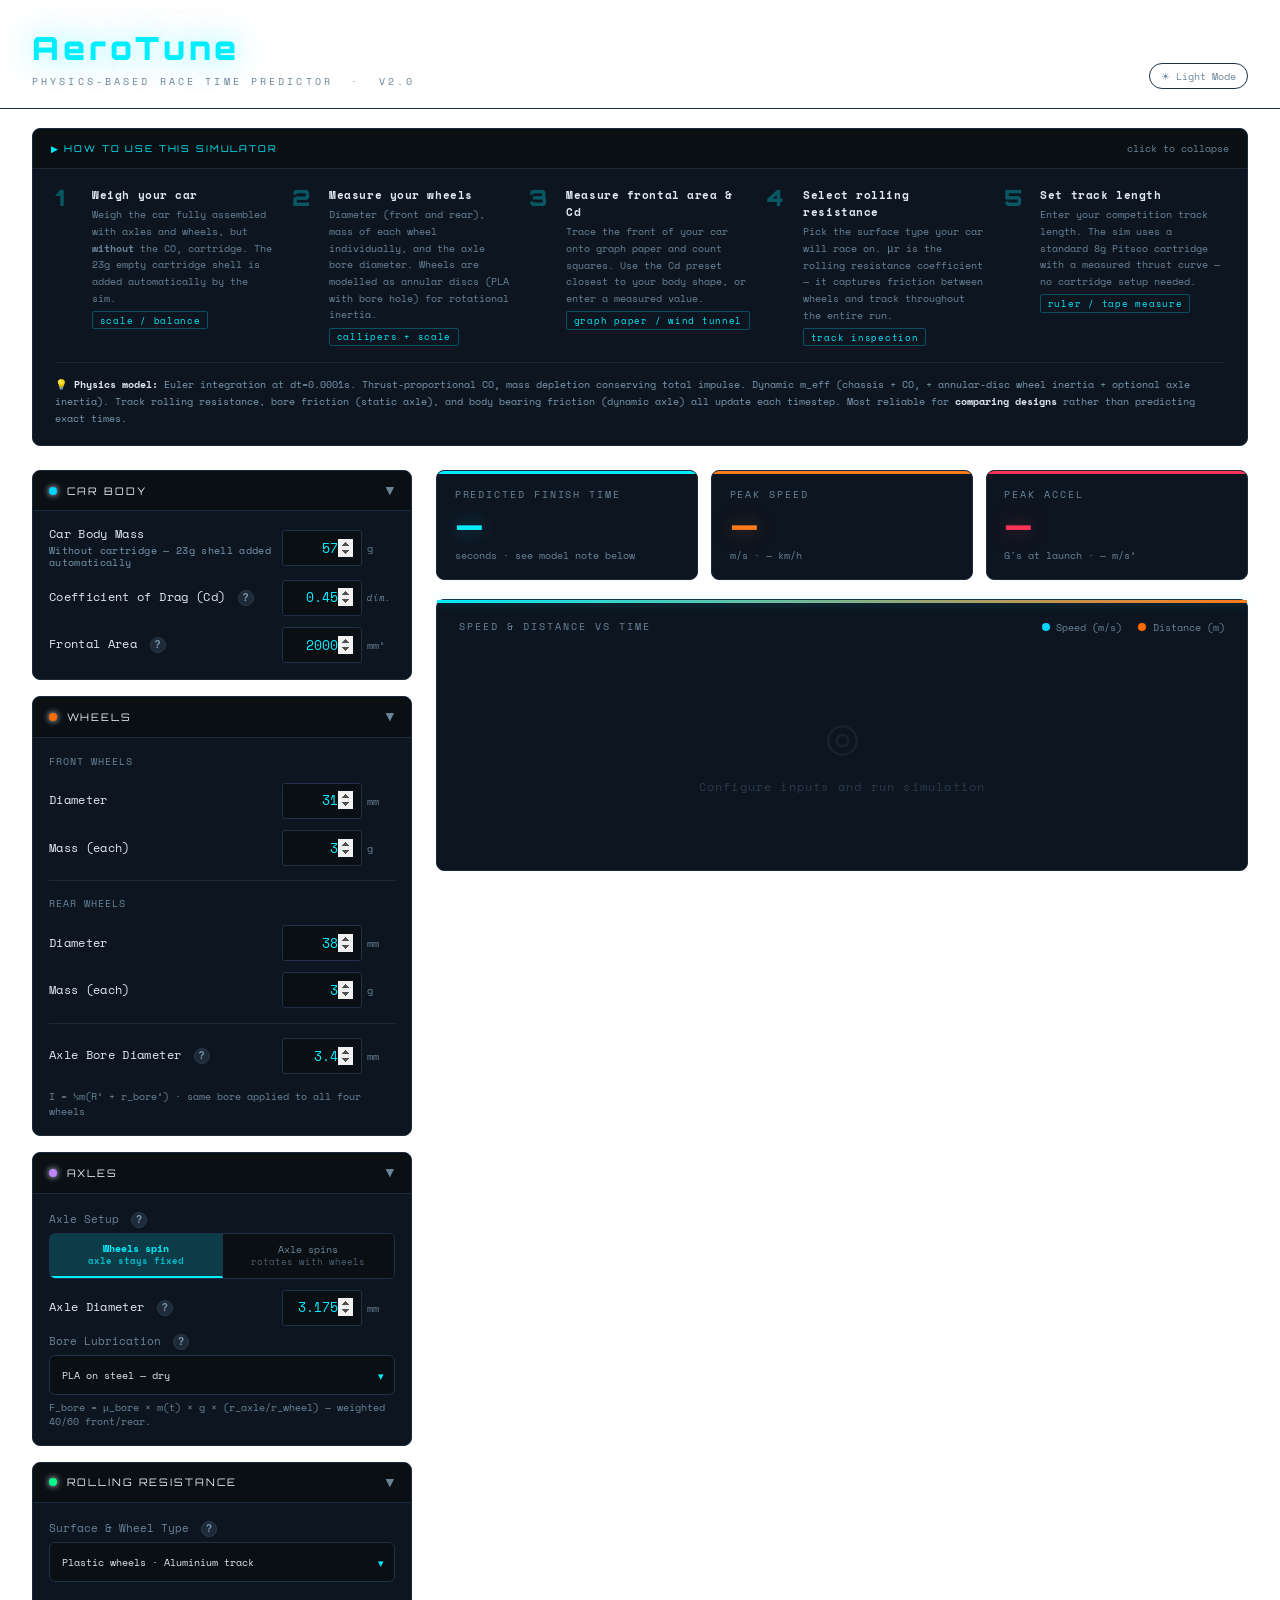
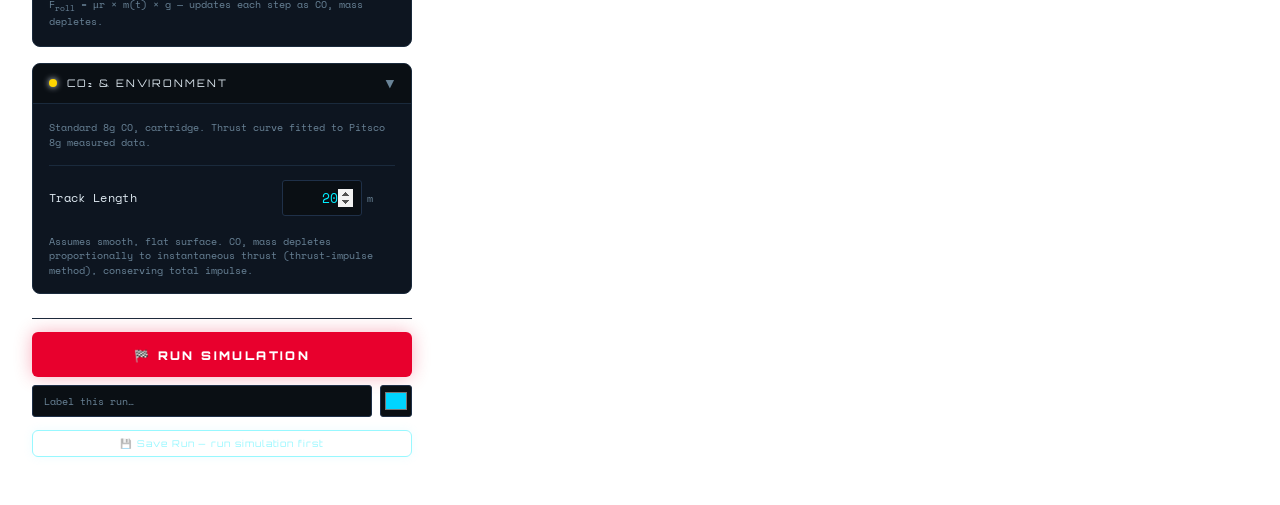
==== index.html @ 700f26c7 "google site verification" ====
<!DOCTYPE html>
<html lang="en">
<head>
  <meta charset="UTF-8">
  <meta name="viewport" content="width=device-width, initial-scale=1.0, maximum-scale=1.0">
  <title>AeroTune</title>
  <meta name="description" content="Physics-based CO2 dragster simulator that models aerodynamics, mass, friction, and velocity to predict race performance.">
  <meta name="keywords" content="CO2 dragster, dragster simulator, physics simulation, aerodynamics, engineering project">
  <!-- Built by JP7000 -->
  <meta property="og:title" content="AeroTune">
  <meta property="og:description" content="Physics-based CO2 dragster simulator that models aerodynamics, mass, friction, and velocity to predict race performance.">
  <meta property="og:type" content="website">
  <meta property="og:url" content="https://JP7000.github.io/AeroTune">
  <link rel="canonical" href="https://JP7000.github.io/AeroTune">
  <meta name="google-site-verification" content="FPm7YiSFyq26090Znj_jJXPk_2MylGu7XO1gedJq59Y" />
  <style>
  @import url('https://fonts.googleapis.com/css2?family=Orbitron:wght@400;700;900&family=Space+Mono:wght@400;700&display=swap');
  
  :root {
  --surface: #0a0f14;
  --panel: #0d1520;
  --border: #1a2a3c;
  --border2: #1f3048;
  --accent: #00eeff;
  --accent2: #ff7a1a;
  --green: #00ff88;
  --red: #ff3355;
  --yellow: #ffd600;
  --text: #dde8f0;
  --muted: #6a8498;
  --muted2: #2a3a4a;
  --font-display: 'Orbitron', 'Arial Black', sans-serif;
  --font-mono: 'Space Mono', 'Courier New', monospace;
}

* { margin:0; padding:0; box-sizing:border-box; }

body {
  background: var(--bg);
  color: var(--text);
  font-family: var(--font-mono);
  font-size: 15px;
  min-height: 100vh;
}

.header {
  padding: 2rem 2rem 0;
  border-bottom: 1px solid var(--border);
  margin-bottom: 0;
}
.header-inner {
  max-width: 1400px;
  margin: 0 auto;
  display: flex;
  align-items: flex-end;
  justify-content: space-between;
  padding-bottom: 1.2rem;
  flex-wrap: wrap;
  gap: 1rem;
}
.logo { display:flex; flex-direction:column; gap:.55rem; }
.logo-title {
  font-family: var(--font-display);
  font-size: clamp(1.4rem, 3vw, 2rem);
  font-weight: 900;
  letter-spacing: .12em;
  color: var(--accent);
  line-height:1;
  text-shadow: 0 0 30px rgba(0,238,255,0.5);
}
.logo-sub {
  font-size: .65rem;
  letter-spacing: .3em;
  color: var(--muted);
  text-transform: uppercase;
}

.app {
  max-width: 1400px;
  margin: 0 auto;
  padding: 1.5rem 2rem 3rem;
  display: grid;
  grid-template-columns: 380px 1fr;
  gap: 1.5rem;
}

/* ── Tablet (portrait iPad etc) ── */
@media(max-width:900px) {
  .app { grid-template-columns: 1fr; padding: 1rem 1rem 2rem; }
  .onboard { padding: .8rem 1rem 0; }
  .header { padding: 1.2rem 1rem 0; }
  .header-inner { padding-bottom: .9rem; }
}

/* ── Phone ── */
@media(max-width:520px) {
  .app { padding: .6rem .6rem 2rem; gap: .8rem; }
  .onboard { padding: .6rem .6rem 0; }
  .header { padding: .9rem .6rem 0; }
  .logo-title { font-size: 1.2rem; letter-spacing: .08em; }
  .logo-sub { font-size: .55rem; letter-spacing: .18em; }
  .section-body { padding: .75rem .75rem; gap: .6rem; }
  .section-header { padding: .6rem .75rem; }
  .results-grid { grid-template-columns: 1fr 1fr; gap: .5rem; }
  .result-card { padding: .75rem .85rem; }
  .result-value { font-size: 1.7rem; }
  .chart-card { padding: .9rem .9rem; }
  .breakdown-card { padding: .9rem .9rem; }
  .range-card { padding: .9rem .9rem; }
  .onboard-body { padding: .9rem .9rem; gap: .75rem; }
  .run-btn { font-size: .68rem; padding: .9rem .75rem; }
  .save-btn { font-size: .55rem; }
}

.sidebar { display:flex; flex-direction:column; gap:1rem; }
.sidebar-sticky { margin-top:.5rem; padding-top:.8rem; border-top: 1px solid var(--border); }

.section-card {
  background: var(--panel);
  border: 1px solid var(--border);
  border-radius: 8px;
  overflow: hidden;
}

.section-header {
  display: flex;
  align-items: center;
  gap: .6rem;
  padding: .7rem 1rem;
  background: var(--surface);
  border-bottom: 1px solid var(--border);
  cursor: pointer;
  user-select: none;
}
.section-header:hover { background: #141c24; }
.section-dot {
  width: 8px; height: 8px;
  border-radius: 50%;
  flex-shrink:0;
  box-shadow: 0 0 6px currentColor;
}
.section-title {
  font-family: var(--font-display);
  font-size: .65rem;
  letter-spacing: .18em;
  text-transform: uppercase;
  color: var(--text);
  flex:1;
}
.section-arrow {
  font-size: .7rem;
  color: var(--muted);
  transition: transform .2s;
}
.section-arrow.open { transform: rotate(90deg); }

.section-body { padding: 1rem; display:flex; flex-direction:column; gap:.7rem; }
.section-body.collapsed { display:none; }

.input-row {
  display: grid;
  grid-template-columns: 1fr auto;
  align-items: center;
  gap: .5rem;
}
.input-row label {
  font-size: .72rem;
  color: var(--text);
  letter-spacing: .03em;
  line-height: 1.3;
}
.input-row label span {
  display: block;
  font-size: .6rem;
  color: #7a9ab0;
  margin-top:.1rem;
}
.input-wrap {
  display:flex;
  align-items:center;
  gap:.3rem;
}
input[type=number], select {
  background: var(--surface);
  border: 1px solid var(--border2);
  border-radius: 3px;
  color: var(--accent);
  font-family: var(--font-mono);
  font-size: .8rem;
  padding: .35rem .5rem;
  width: 80px;
  text-align: right;
  outline: none;
  transition: border-color .15s;
  /* Ensure adequate touch target height */
  min-height: 36px;
}
@media(max-width:520px) {
  input[type=number] { width: 68px; font-size: .75rem; min-height: 40px; }
  .input-row label { font-size: .68rem; }
  .unit { font-size: .6rem; width: 22px; }
}
input[type=number]:focus, select:focus {
  border-color: var(--accent);
  box-shadow: 0 0 0 2px rgba(0,212,255,0.1);
}
input[type=number]::-webkit-inner-spin-button,
input[type=number]::-webkit-outer-spin-button { opacity: 1; }
select { width: auto; text-align:left; cursor:pointer; }
.unit {
  font-size: .65rem;
  color: var(--muted);
  white-space: nowrap;
  width: 28px;
}

.input-full { display:flex; flex-direction:column; gap:.3rem; }
.input-full label { font-size:.7rem; color:var(--muted); }
.input-full select { width:100%; text-align:left; }

.divider { border:none; border-top:1px solid var(--border); margin:.2rem 0; }

@keyframes card-pop {
  0%   { transform: scale(1); }
  50%  { transform: scale(1.03); }
  100% { transform: scale(1); }
}
.run-btn {
  width: 100%;
  padding: 1rem 1rem .85rem;
  background: #e8002d;
  color: #fff;
  border: none;
  border-radius: 6px;
  font-family: var(--font-display);
  font-size: .75rem;
  font-weight: 900;
  letter-spacing: .2em;
  cursor: pointer;
  transition: filter .15s, transform .1s;
  box-shadow: 0 0 18px rgba(232,0,45,0.3);
}
.run-btn:hover { filter: brightness(1.1); transform: translateY(-1px); }
.run-btn:active { transform: scale(.98); filter: brightness(.95); }
.result-card.pop { animation: card-pop .35s ease-out; }

.main { display:flex; flex-direction:column; gap:1.2rem; }

.results-grid {
  display: grid;
  grid-template-columns: repeat(auto-fit, minmax(150px, 1fr));
  gap: .8rem;
}
.result-card {
  background: var(--panel);
  border: 1px solid var(--border);
  border-radius: 8px;
  padding: 1rem 1.1rem;
  position:relative;
  overflow:hidden;
  transition: border-color .3s;
}
.result-card::before {
  content:'';
  position:absolute; top:0; left:0; right:0;
  height: 3px;
  transition: opacity .3s;
}
.rc-cyan::before   { background: var(--accent); }
.rc-orange::before { background: var(--accent2); }
.rc-green::before  { background: var(--green); }
.rc-red::before    { background: var(--red); }
.rc-yellow::before { background: var(--yellow); }

.result-label {
  font-size: .6rem;
  letter-spacing: .2em;
  text-transform: uppercase;
  color: var(--muted);
  margin-bottom: .4rem;
}
.result-value {
  font-family: var(--font-display);
  font-size: 2.2rem;
  font-weight: 700;
  line-height: 1;
  transition: color .3s;
}
.rc-cyan   .result-value { color: var(--accent); text-shadow: 0 0 20px rgba(0,238,255,0.4); }
.rc-orange .result-value { color: var(--accent2); text-shadow: 0 0 20px rgba(255,122,26,0.4); }
.rc-green  .result-value { color: var(--green); }
.rc-red    .result-value { color: var(--red); text-shadow: 0 0 20px rgba(255,51,85,0.4); }
.rc-yellow .result-value { color: var(--yellow); }
.result-unit { font-size: .65rem; color: var(--muted); margin-top:.25rem; }

.chart-card {
  background: var(--panel);
  border: 1px solid var(--border);
  border-radius: 8px;
  padding: 1.2rem 1.4rem;
  position:relative;
}
.chart-card::before {
  content:'';
  position:absolute; top:0; left:0; right:0;
  height:3px;
  background: linear-gradient(90deg, var(--accent), var(--accent2));
  box-shadow: 0 0 12px rgba(0,238,255,0.3);
}
.chart-header {
  display:flex; justify-content:space-between; align-items:center;
  margin-bottom:1rem; flex-wrap:wrap; gap:.5rem;
}
@media(max-width:520px) {
  .chart-header { margin-bottom: .7rem; }
  .chart-legend { gap: .6rem; }
  .legend-item { font-size: .58rem; }
}
.chart-title { font-size:.62rem; letter-spacing:.2em; color:var(--muted); text-transform:uppercase; }
.chart-legend { display:flex; gap:1rem; }
.legend-item { display:flex; align-items:center; gap:.4rem; font-size:.65rem; color:var(--muted); }
.legend-dot { width:8px; height:8px; border-radius:50%; }

.range-card {
  background: var(--panel);
  border: 1px solid var(--border);
  border-radius: 8px;
  padding: 1.1rem 1.4rem;
}
.range-note { font-size:.65rem; color:#7a9ab0; line-height:1.6; }

.empty-state {
  display:flex; flex-direction:column; align-items:center; justify-content:center;
  height:200px; color:var(--muted2); gap:.8rem;
}
.empty-icon { font-size:2.5rem; opacity:.4; }
.empty-text { font-size:.75rem; letter-spacing:.1em; }

::-webkit-scrollbar { width:6px; }
::-webkit-scrollbar-track { background:var(--bg); }
::-webkit-scrollbar-thumb { background:var(--border2); border-radius:3px; }

.onboard {
  max-width: 1400px;
  margin: 0 auto;
  padding: 1.2rem 2rem 0;
}
.onboard-inner {
  background: var(--panel);
  border: 1px solid var(--border);
  border-radius: 8px;
  overflow: hidden;
}
.onboard-header {
  display: flex;
  align-items: center;
  justify-content: space-between;
  padding: .7rem 1.1rem;
  background: var(--surface);
  border-bottom: 1px solid var(--border);
  cursor: pointer;
  user-select: none;
}
.onboard-header:hover { background: #141c24; }
.onboard-tag {
  font-family: var(--font-display);
  font-size: .58rem;
  letter-spacing: .2em;
  color: var(--accent);
  text-transform: uppercase;
}
.onboard-toggle { font-size: .65rem; color: var(--muted); }
.onboard-body {
  padding: 1.1rem 1.4rem;
  display: grid;
  grid-template-columns: repeat(auto-fit, minmax(220px, 1fr));
  gap: 1rem;
}
.onboard-body.hidden { display: none; }
.step { display: flex; gap: .8rem; align-items: flex-start; }
.step-num {
  font-family: var(--font-display);
  font-size: 1.4rem;
  font-weight: 900;
  color: var(--accent);
  opacity: .3;
  line-height: 1;
  flex-shrink: 0;
  width: 24px;
}
.step-title { font-size: .7rem; color: var(--text); font-weight: 600; margin-bottom: .2rem; letter-spacing: .05em; }
.step-desc { font-size: .65rem; color: var(--muted); line-height: 1.6; }
.step-tool {
  display: inline-block;
  font-size: .58rem;
  color: var(--accent);
  border: 1px solid rgba(0,212,255,.3);
  border-radius: 2px;
  padding: .1rem .4rem;
  margin-top: .3rem;
  letter-spacing: .08em;
}
.onboard-note {
  grid-column: 1 / -1;
  font-size: .63rem;
  color: #7a9ab0;
  border-top: 1px solid var(--border);
  padding-top: .8rem;
  line-height: 1.7;
}

.save-bar { display:flex; flex-direction:column; gap:.4rem; margin-top:.5rem; }
.save-input {
  flex:1; background:var(--surface); border:1px solid var(--border2);
  color:var(--text); font-family:var(--font-mono); font-size:.65rem;
  padding:.45rem .7rem; border-radius:3px; outline:none;
}
.save-input:focus { border-color:var(--accent); }
.save-input::placeholder { color:var(--muted); }
.save-btn {
  font-family:var(--font-display); font-size:.58rem; letter-spacing:.1em;
  padding:.45rem .9rem; border-radius:6px; cursor:pointer; white-space:nowrap;
  border:1px solid var(--accent); background:transparent; color:var(--accent);
  transition:all .2s;
  box-shadow: 0 0 8px rgba(0,238,255,0.15);
}
.save-btn:hover { background:var(--accent); color:#000; box-shadow: 0 0 16px rgba(0,238,255,0.4); transform: translateY(-1px); }
.mini-btn {
  font-family:var(--font-display); font-size:.52rem; letter-spacing:.08em;
  padding:.3rem .6rem; border-radius:3px; cursor:pointer;
  border:1px solid var(--border2); background:transparent; color:#7a9ab0;
  transition:all .15s;
  min-height: 36px;
  white-space: nowrap;
}
.mini-btn:hover { border-color:var(--accent); color:var(--accent); }
.mini-btn.danger { border-color:var(--border2); color:var(--muted); }
.mini-btn.danger:hover { border-color:var(--red); color:var(--red); }

.run-row {
  display:grid; grid-template-columns:auto 1fr auto auto auto;
  align-items:center; gap:.5rem;
  padding:.45rem .5rem; border-bottom:1px solid var(--border);
  font-size:.65rem;
}
@media(max-width:520px) {
  .run-row { grid-template-columns: auto 1fr auto auto; font-size:.6rem; gap:.3rem; }
  .run-time { font-size:.65rem; }
}
.run-row:last-child { border-bottom:none; }
.run-dot { width:10px; height:10px; border-radius:50%; flex-shrink:0; }
.run-name { color:var(--text); font-weight:600; min-width:0; overflow:hidden; text-overflow:ellipsis; white-space:nowrap; }
.run-time { color:var(--accent); font-weight:700; white-space:nowrap; }
.run-delta { font-size:.62rem; font-weight:700; white-space:nowrap; }
.run-delta.faster { color:var(--green); }
.run-delta.slower { color:var(--red); }
.run-del { cursor:pointer; color:var(--muted); font-size:.7rem; padding:.1rem .3rem; }
.run-del:hover { color:var(--red); }

.input-wrap input.invalid { border-color:var(--red) !important; }

#validation-banner {
  display:none; background:rgba(255,51,85,0.12);
  border:1px solid rgba(255,51,85,0.4);
  border-radius:3px; padding:.6rem .9rem;
  font-size:.65rem; color:#ff8899; line-height:1.6;
  margin-bottom:.5rem;
}
#validation-banner.visible { display:block; }

.tip-btn {
  display: inline-flex;
  align-items: center;
  justify-content: center;
  width: 16px; height: 16px;
  border-radius: 50%;
  background: #1e2a38;
  border: 1px solid #2a3a4a;
  color: #7a9ab0;
  font-size: 10px;
  font-family: Arial, sans-serif;
  font-weight: 700;
  cursor: pointer;
  margin-left: 5px;
  vertical-align: middle;
  flex-shrink: 0;
  padding: 0; line-height: 0; letter-spacing: 0;
}
.tip-btn:focus { outline: none; }
.tip-box {
  display: none;
  background: #0d1117;
  border: 1px solid #1e2a38;
  border-radius: 4px;
  padding: .6rem .8rem;
  font-size: .63rem;
  color: #c8d8e8;
  line-height: 1.6;
  margin-top: .4rem;
  width: 100%;
  box-sizing: border-box;
}
.tip-box.open { display: block; }

.pill-group {
  display: flex; gap: 0;
  border: 1px solid var(--border2);
  border-radius: 6px;
  overflow: hidden;
  width: 100%;
}
.pill-opt {
  flex: 1;
  padding: .5rem .4rem;
  font-family: var(--font-mono);
  font-size: .63rem;
  color: var(--muted);
  background: var(--surface);
  border: none;
  border-right: 1px solid var(--border2);
  cursor: pointer;
  text-align: center;
  transition: background .15s, color .15s;
  line-height: 1.3;
  min-height: 44px;  /* touch target */
  display: flex;
  flex-direction: column;
  align-items: center;
  justify-content: center;
}
.pill-opt:last-child { border-right: none; }
.pill-opt:hover { background: #151e2a; color: var(--text); }
.pill-opt.active {
  background: rgba(0,238,255,0.18);
  color: var(--accent);
  font-weight: 700;
  border-bottom: 2px solid var(--accent);
}

.styled-select-wrap {
  position: relative;
  width: 100%;
}
.styled-select-wrap::after {
  content: '▾';
  position: absolute;
  right: .7rem; top: 50%;
  transform: translateY(-50%);
  color: var(--accent);
  font-size: .7rem;
  pointer-events: none;
}
.styled-select {
  width: 100%;
  appearance: none; -webkit-appearance: none;
  background: var(--surface);
  border: 1px solid var(--border2);
  border-radius: 6px;
  color: var(--text);
  font-family: var(--font-mono);
  font-size: .65rem;
  padding: .5rem 2rem .5rem .75rem;
  cursor: pointer; outline: none;
  transition: border-color .15s;
  min-height: 40px;
}
.styled-select:focus { border-color: var(--accent); box-shadow: 0 0 0 2px rgba(0,212,255,0.1); }
.styled-select option { background: #0d1117; color: var(--text); }

.breakdown-card {
  background: var(--panel);
  border: 1px solid var(--border);
  border-radius: 8px;
  padding: 1.1rem 1.4rem;
}
.breakdown-title { font-size:.62rem; letter-spacing:.2em; color:var(--muted); text-transform:uppercase; margin-bottom:.9rem; }
.breakdown-row {
  display:flex; align-items:center; gap:.8rem;
  padding:.35rem 0; border-bottom:1px solid var(--border);
  font-size:.72rem;
}
.breakdown-row:last-child { border-bottom:none; }
.bd-label { color:var(--muted); flex:1; }
.bd-bar-wrap { flex:2; height:4px; background:var(--surface); border-radius:2px; overflow:hidden; }
.bd-bar { height:100%; border-radius:2px; transition: width .5s; }
.bd-val { color:var(--text); font-weight:700; width:60px; text-align:right; font-size:.7rem; }

/* Light mode */
body.light {
  --bg: #f0f4f8;
  --surface: #ffffff;
  --panel: #ffffff;
  --border: #d0dae6;
  --border2: #b8c8d8;
  --accent: #0088bb;
  --accent2: #d44800;
  --green: #008844;
  --red: #cc1133;
  --yellow: #aa8800;
  --text: #1a2a3a;
  --muted: #5a7080;
  --muted2: #c0d0dc;
}
body.light .header { border-bottom-color: var(--border); }
body.light input[type=number], body.light .styled-select { color: var(--text); }
body.light .rc-cyan .result-value,
body.light .rc-orange .result-value,
body.light .rc-red .result-value { text-shadow: none; }
body.light .chart-card::before { box-shadow: none; }

.theme-toggle {
  background: none;
  border: 1px solid var(--border2);
  border-radius: 20px;
  color: var(--muted);
  font-family: var(--font-mono);
  font-size: .6rem;
  padding: .3rem .7rem;
  cursor: pointer;
  display: flex;
  align-items: center;
  gap: .4rem;
  transition: border-color .15s, color .15s;
}
.theme-toggle:hover { border-color: var(--accent); color: var(--accent); }

#r-delta.faster { background:rgba(0,255,136,0.15); color:var(--green); }
#r-delta.slower { background:rgba(255,51,85,0.15); color:var(--red); }

#replay-canvas { background: #0a0f14 !important; border: 1px solid var(--border); border-radius: 6px; }
body.light #replay-canvas { background: #a8b8c8 !important; border: 1px solid #000 !important; }
</style>
</head>
<body>

<div class="header">
  <div class="header-inner">
    <div class="logo">
      <div class="logo-title">AeroTune</div>
      <div class="logo-sub">Physics-Based Race Time Predictor &nbsp;·&nbsp; v2.0</div>
    </div>
    <button class="theme-toggle" onclick="toggleTheme()" id="theme-btn">☀ Light Mode</button>
  </div>
</div>

<div class="onboard">
  <div class="onboard-inner">
    <div class="onboard-header" onclick="toggleOnboard(this)">
      <div class="onboard-tag">▶ How to use this simulator</div>
      <div class="onboard-toggle" id="onboard-toggle-label">click to collapse</div>
    </div>
    <div class="onboard-body" id="onboard-body">
      <div class="step">
        <div class="step-num">1</div>
        <div class="step-content">
          <div class="step-title">Weigh your car</div>
          <div class="step-desc">Weigh the car fully assembled with axles and wheels, but <strong>without</strong> the CO₂ cartridge. The 23g empty cartridge shell is added automatically by the sim.</div>
          <span class="step-tool">scale / balance</span>
        </div>
      </div>
      <div class="step">
        <div class="step-num">2</div>
        <div class="step-content">
          <div class="step-title">Measure your wheels</div>
          <div class="step-desc">Diameter (front and rear), mass of each wheel individually, and the axle bore diameter. Wheels are modelled as annular discs (PLA with bore hole) for rotational inertia.</div>
          <span class="step-tool">callipers + scale</span>
        </div>
      </div>
      <div class="step">
        <div class="step-num">3</div>
        <div class="step-content">
          <div class="step-title">Measure frontal area &amp; Cd</div>
          <div class="step-desc">Trace the front of your car onto graph paper and count squares. Use the Cd preset closest to your body shape, or enter a measured value.</div>
          <span class="step-tool">graph paper / wind tunnel</span>
        </div>
      </div>
      <div class="step">
        <div class="step-num">4</div>
        <div class="step-content">
          <div class="step-title">Select rolling resistance</div>
          <div class="step-desc">Pick the surface type your car will race on. μr is the rolling resistance coefficient — it captures friction between wheels and track throughout the entire run.</div>
          <span class="step-tool">track inspection</span>
        </div>
      </div>
      <div class="step">
        <div class="step-num">5</div>
        <div class="step-content">
          <div class="step-title">Set track length</div>
          <div class="step-desc">Enter your competition track length. The sim uses a standard 8g Pitsco cartridge with a measured thrust curve — no cartridge setup needed.</div>
          <span class="step-tool">ruler / tape measure</span>
        </div>
      </div>
      <div class="onboard-note">
        💡 <strong style="color:var(--text)">Physics model:</strong> Euler integration at dt=0.0001s. Thrust-proportional CO₂ mass depletion conserving total impulse. Dynamic m_eff (chassis + CO₂ + annular-disc wheel inertia + optional axle inertia). Track rolling resistance, bore friction (static axle), and body bearing friction (dynamic axle) all update each timestep. Most reliable for <strong style="color:var(--text)">comparing designs</strong> rather than predicting exact times.
      </div>
    </div>
  </div>
</div>

<div class="app">

  <!-- ══════════════ SIDEBAR ══════════════ -->
  <div class="sidebar">

    <!-- Car Body -->
    <div class="section-card">
      <div class="section-header" onclick="toggleSection(this)">
        <div class="section-dot" style="background:#00d4ff"></div>
        <div class="section-title">Car Body</div>
        <div class="section-arrow open">▶</div>
      </div>
      <div class="section-body">
        <div class="input-row">
          <label>Car Body Mass <span>Without cartridge — 23g shell added automatically</span></label>
          <div class="input-wrap"><input type="number" id="mass" value="57" min="10" max="500" step="0.5"><span class="unit">g</span></div>
        </div>
        <div class="input-row">
          <label>Coefficient of Drag (Cd) <button class="tip-btn" onclick="toggleTip(this)">?</button></label>
          <div class="tip-box">Cd measures how easily air flows around your car. Lower is faster. Most CO₂ dragsters with exposed wheels fall between 0.4 and 0.6.</div>
          <div class="input-wrap"><input type="number" id="cd-custom" value="0.45" min="0.05" max="1.5" step="0.01"><span class="unit" style="color:var(--muted);font-style:italic;font-size:.55rem;">dim.</span></div>
        </div>
        <div class="input-row">
          <label>Frontal Area <button class="tip-btn" onclick="toggleTip(this)">?</button></label>
          <div class="tip-box">Cross-section area head-on. In Fusion 360: sketch on the front face, use Project to trace the outline, then check the sketch area in the bottom-right corner.</div>
          <div class="input-wrap"><input type="number" id="frontal-override" value="2000" min="100" max="10000" step="10"><span class="unit">mm²</span></div>
        </div>
      </div>
    </div>

    <!-- Wheels -->
    <div class="section-card">
      <div class="section-header" onclick="toggleSection(this)">
        <div class="section-dot" style="background:#ff6b00"></div>
        <div class="section-title">Wheels</div>
        <div class="section-arrow open">▶</div>
      </div>
      <div class="section-body">
        <div style="font-size:.62rem;color:var(--muted);letter-spacing:.1em;text-transform:uppercase;margin-bottom:.2rem;">Front Wheels</div>
        <div class="input-row">
          <label>Diameter</label>
          <div class="input-wrap"><input type="number" id="wf-dia" value="31" min="5" max="80" step="0.5"><span class="unit">mm</span></div>
        </div>
        <div class="input-row">
          <label>Mass (each)</label>
          <div class="input-wrap"><input type="number" id="wf-mass" value="3" min="0.1" max="30" step="0.1"><span class="unit">g</span></div>
        </div>
        <hr class="divider">
        <div style="font-size:.62rem;color:var(--muted);letter-spacing:.1em;text-transform:uppercase;margin-bottom:.2rem;">Rear Wheels</div>
        <div class="input-row">
          <label>Diameter</label>
          <div class="input-wrap"><input type="number" id="wr-dia" value="38" min="5" max="80" step="0.5"><span class="unit">mm</span></div>
        </div>
        <div class="input-row">
          <label>Mass (each)</label>
          <div class="input-wrap"><input type="number" id="wr-mass" value="3" min="0.1" max="30" step="0.1"><span class="unit">g</span></div>
        </div>
        <hr class="divider">
        <div class="input-row">
          <label>Axle Bore Diameter <button class="tip-btn" onclick="toggleTip(this)">?</button></label>
          <div class="tip-box">The diameter of the hole through the centre of each wheel. Measure with callipers. PLA wheels are modelled as annular discs: I = ½m(R_outer² + R_bore²). A larger bore pushes mass further from the axis, increasing rotational inertia. Typical 1/8&quot; steel axle → bore ≈ 3.2–3.5 mm.</div>
          <div class="input-wrap"><input type="number" id="bore-dia" value="3.4" min="0.5" max="15" step="0.05"><span class="unit">mm</span></div>
        </div>
        <div style="font-size:.6rem;color:var(--muted);line-height:1.6;margin-top:.2rem;">
          I = ½m(R² + r_bore²) · same bore applied to all four wheels
        </div>
      </div>
    </div>

    <!-- Axles -->
    <div class="section-card">
      <div class="section-header" onclick="toggleSection(this)">
        <div class="section-dot" style="background:#c084fc"></div>
        <div class="section-title">Axles</div>
        <div class="section-arrow open">▶</div>
      </div>
      <div class="section-body">
        <div class="input-full">
          <label>Axle Setup <button class="tip-btn" onclick="toggleTip(this)">?</button></label>
          <div class="tip-box">
            <strong>Wheels spin / axle fixed:</strong> The axle is glued or press-fit into the car body and does not rotate. Only the wheels spin — axle inertia adds nothing.<br><br>
            <strong>Axle spins with wheels:</strong> The axle is free to rotate and turns with the wheels. Both the wheel and axle inertia must be overcome at launch. Solid-cylinder axle: I = ½mr², contributing an extra ½m_axle effective mass per axle.
          </div>
          <div class="pill-group">
            <button class="pill-opt active" data-target="axle-setup" data-value="static" onclick="setPill(this);updateAxleSetup()">Wheels spin<br><span style="font-size:.55rem;opacity:.7;">axle stays fixed</span></button>
            <button class="pill-opt" data-target="axle-setup" data-value="dynamic" onclick="setPill(this);updateAxleSetup()">Axle spins<br><span style="font-size:.55rem;opacity:.7;">rotates with wheels</span></button>
          </div>
          <input type="hidden" id="axle-setup" value="static">
        </div>

        <!-- Static-only options -->
        <div id="axle-static-opts">
          <div class="input-row">
            <label>Axle Diameter <button class="tip-btn" onclick="toggleTip(this)">?</button></label>
            <div class="tip-box">Outside diameter of the steel axle rod. Standard CO₂ dragster axles are 1/8" (3.175 mm). This is used to calculate bore friction — the sliding resistance between the PLA wheel bore and the steel axle surface: F_bore = μ_bore × m × g × (r_axle / r_wheel). Measure with callipers for accuracy.</div>
            <div class="input-wrap"><input type="number" id="axle-dia-static" value="3.175" min="1" max="10" step="0.025"><span class="unit">mm</span></div>
          </div>
          <div class="input-full" style="margin-top:.4rem;">
            <label>Bore Lubrication <button class="tip-btn" onclick="toggleTip(this)">?</button></label>
            <div class="tip-box">Friction coefficient (μ) between the PLA wheel bore and the steel axle. Dry PLA-on-steel is ~0.25. Graphite powder reduces this to ~0.10. This is separate from track rolling resistance — it acts at the axle contact radius and gets amplified by r_axle/r_wheel.</div>
            <div class="styled-select-wrap">
              <select id="mu-bore-preset" class="styled-select" onchange="applyMuBorePreset()">
                <option value="0.25">PLA on steel — dry</option>
                <option value="0.10">PLA on steel — graphite</option>
                <option value="0.15">PLA on steel — wax / petroleum jelly</option>
                <option value="custom">Custom μ…</option>
              </select>
            </div>
          </div>
          <div class="input-row" id="mu-bore-custom-row" style="display:none;">
            <label>Custom μ_bore</label>
            <div class="input-wrap"><input type="number" id="mu-bore-custom" value="0.25" min="0.01" max="1.0" step="0.01" oninput="syncCustomMuBore()"><span class="unit"></span></div>
          </div>
          <input type="hidden" id="mu-bore" value="0.25">
          <div style="font-size:.6rem;color:var(--muted);margin-top:.3rem;line-height:1.5;">
            F_bore = μ_bore × m(t) × g × (r_axle/r_wheel) — weighted 40/60 front/rear.
          </div>
        </div>

        <!-- Dynamic-only options -->
        <div id="axle-dynamic-opts" style="display:none;">
          <div style="font-size:.6rem;color:var(--muted);margin:.2rem 0 .6rem;line-height:1.5;">
            Axle rotates with wheels — no bore sliding friction. Inertia penalty plus body bearing friction where the axle sits in the car body.
          </div>
          <div class="input-row">
            <label>Axle Diameter <button class="tip-btn" onclick="toggleTip(this)">?</button></label>
            <div class="tip-box">Outside diameter of the spinning axle rod. Standard CO₂ dragster axles are 1/8" (3.175 mm) steel. Used for both rotational inertia and body bearing friction calculations.</div>
            <div class="input-wrap"><input type="number" id="axle-dia" value="3.175" min="1" max="10" step="0.025"><span class="unit">mm</span></div>
          </div>
          <div class="input-row">
            <label>Axle Mass <span>one axle</span></label>
            <div class="input-wrap"><input type="number" id="axle-mass" value="4.0" min="0.5" max="30" step="0.1"><span class="unit">g</span></div>
          </div>
          <div class="input-full" style="margin-top:.4rem;">
            <label>Body Bearing Lubrication <button class="tip-btn" onclick="toggleTip(this)">?</button></label>
            <div class="tip-box">In dynamic axle setup the steel axle spins inside a hole drilled into the PLA car body. This is a journal bearing — friction: F = μ_body × m(t) × g × (r_axle/r_wheel), weighted 40/60 front/rear. Steel-on-PLA dry is ~0.25. Graphite powder in the body hole reduces this to ~0.10.</div>
            <div class="styled-select-wrap">
              <select id="mu-body-preset" class="styled-select" onchange="applyMuBodyPreset()">
                <option value="0.25">Steel on PLA — dry</option>
                <option value="0.10">Steel on PLA — graphite</option>
                <option value="0.15">Steel on PLA — wax</option>
                <option value="custom">Custom μ…</option>
              </select>
            </div>
          </div>
          <div class="input-row" id="mu-body-custom-row" style="display:none;">
            <label>Custom μ_body</label>
            <div class="input-wrap"><input type="number" id="mu-body-custom" value="0.25" min="0.01" max="1.0" step="0.01" oninput="syncCustomMuBody()"><span class="unit"></span></div>
          </div>
          <input type="hidden" id="mu-body" value="0.25">
          <div style="font-size:.6rem;color:var(--muted);margin-top:.3rem;line-height:1.5;">
            F_body = μ_body × m(t) × g × (r_axle/r_wheel) — weighted 40/60 front/rear.
          </div>
        </div>
      </div>
    </div>

    <!-- Rolling Resistance -->
    <div class="section-card">
      <div class="section-header" onclick="toggleSection(this)">
        <div class="section-dot" style="background:#00ff88"></div>
        <div class="section-title">Rolling Resistance</div>
        <div class="section-arrow open">▶</div>
      </div>
      <div class="section-body">
        <div class="input-full">
          <label>Surface &amp; Wheel Type <button class="tip-btn" onclick="toggleTip(this)">?</button></label>
          <div class="tip-box">Rolling resistance coefficient (μr) captures energy lost as wheels flex and deform against the track. Acts as a constant force throughout the run: F_roll = μr × m × g. Smooth aluminium gives the lowest values; jointed sheet-metal adds significant penalty.</div>
          <div class="styled-select-wrap">
            <select id="mu-r-preset" class="styled-select" onchange="applyMuPreset()">
              <option value="0.010">Plastic wheels · Aluminium track</option>
              <option value="0.013">Plastic wheels · Wood / MDF track</option>
              <option value="0.018">Plastic wheels · Jointed sheet metal</option>
              <option value="0.008">Urethane wheels · Aluminium track</option>
              <option value="custom">Custom μr value…</option>
            </select>
          </div>
        </div>
        <div class="input-row" id="mu-r-custom-row" style="display:none">
          <label>Custom μr <button class="tip-btn" onclick="toggleTip(this)">?</button></label>
          <div class="tip-box">Dimensionless rolling resistance coefficient. Typical CO₂ dragster range: 0.006–0.025. Lower = faster. Standard competition value on aluminium track is ~0.010.</div>
          <div class="input-wrap"><input type="number" id="mu-r-custom" value="0.010" min="0.001" max="0.1" step="0.001" oninput="syncCustomMuR()"><span class="unit"></span></div>
        </div>
        <input type="hidden" id="mu-r" value="0.010">
        <div style="font-size:.6rem;color:var(--muted);line-height:1.6;margin-top:.2rem;">
          F<sub>roll</sub> = μr × m(t) × g — updates each step as CO₂ mass depletes.
        </div>
      </div>
    </div>

    <!-- CO₂ & Environment -->
    <div class="section-card">
      <div class="section-header" onclick="toggleSection(this)">
        <div class="section-dot" style="background:#ffd600"></div>
        <div class="section-title">CO₂ &amp; Environment</div>
        <div class="section-arrow open">▶</div>
      </div>
      <div class="section-body">
        <div style="font-size:.6rem;color:var(--muted);line-height:1.6;">
          Standard 8g CO₂ cartridge. Thrust curve fitted to Pitsco 8g measured data.
        </div>
        <input type="hidden" id="co2-F0" value="18.3">
        <input type="hidden" id="co2-tau" value="0.1174">
        <input type="hidden" id="co2-dur" value="0.45">
        <hr class="divider">
        <div class="input-row">
          <label>Track Length</label>
          <div class="input-wrap"><input type="number" id="track" value="20" min="5" max="100" step="0.5"><span class="unit">m</span></div>
        </div>
        <div style="font-size:.6rem;color:var(--muted);margin-top:.4rem;line-height:1.5;">
          Assumes smooth, flat surface. CO₂ mass depletes proportionally to instantaneous thrust (thrust-impulse method), conserving total impulse.
        </div>
      </div>
    </div>

    <div class="sidebar-sticky">
      <div id="validation-banner"></div>
      <button class="run-btn" onclick="runSim()">🏁 RUN SIMULATION</button>
      <div class="save-bar">
        <div style="display:flex;gap:.5rem;align-items:center;width:100%;">
          <input type="text" id="run-label" placeholder="Label this run…" class="save-input"/>
          <input type="color" id="run-colour" value="#00d4ff" title="Pick run colour" style="width:32px;height:32px;padding:2px;border:1px solid var(--border2);border-radius:3px;background:var(--surface);cursor:pointer;flex-shrink:0;">
        </div>
        <button class="save-btn" id="save-btn" onclick="saveRun()" style="width:100%;margin-top:.4rem;opacity:.4;cursor:not-allowed;" disabled>💾 Save Run — run simulation first</button>
      </div>
    </div>

  </div>

  <!-- ══════════════ MAIN ══════════════ -->
  <div class="main">

    <!-- Results -->
    <div class="results-grid">
      <div class="result-card rc-cyan">
        <div class="result-label">Predicted Finish Time</div>
        <div style="display:flex;align-items:baseline;gap:.6rem;">
          <div class="result-value" id="r-time">—</div>
          <div id="r-delta" style="display:none;font-family:var(--font-mono);font-size:.8rem;font-weight:700;padding:.15rem .4rem;border-radius:3px;"></div>
        </div>
        <div class="result-unit">seconds · see model note below</div>
      </div>
      <div class="result-card rc-orange">
        <div class="result-label">Peak Speed</div>
        <div class="result-value" id="r-speed">—</div>
        <div class="result-unit">m/s · <span id="r-kmh">—</span> km/h</div>
      </div>
      <div class="result-card rc-red">
        <div class="result-label">Peak Accel</div>
        <div class="result-value" id="r-g">—</div>
        <div class="result-unit">G's at launch · <span id="r-ms2">—</span> m/s²</div>
      </div>
    </div>

    <!-- Speed/Distance Chart -->
    <div class="chart-card">
      <div class="chart-header">
        <div class="chart-title">Speed &amp; Distance vs Time</div>
        <div class="chart-legend">
          <div class="legend-item"><div class="legend-dot" style="background:#00d4ff"></div>Speed (m/s)</div>
          <div class="legend-item"><div class="legend-dot" style="background:#ff6b00"></div>Distance (m)</div>
        </div>
      </div>
      <div id="chart-empty" class="empty-state">
        <div class="empty-icon">◎</div>
        <div class="empty-text">Configure inputs and run simulation</div>
      </div>
      <canvas id="chart" style="display:none"></canvas>
    </div>

    <!-- Thrust Curve -->
    <div class="chart-card" id="thrust-card" style="display:none">
      <div class="chart-header">
        <div class="chart-title">CO₂ Thrust Curve</div>
        <div class="chart-legend">
          <div class="legend-item"><div class="legend-dot" style="background:#ff3355"></div>Thrust (N)</div>
        </div>
      </div>
      <canvas id="thrust-chart"></canvas>
    </div>

    <!-- Race Replay -->
    <div class="chart-card" id="replay-card" style="display:none">
      <div class="chart-header">
        <div class="chart-title">Race Replay</div>
        <div style="display:flex;gap:.6rem;align-items:center;">
          <div id="replay-time-display" style="display:flex;flex-direction:column;gap:.2rem;align-items:flex-end;"></div>
          <button class="mini-btn" id="replay-btn" onclick="startReplay()">▶ Play</button>
          <button class="mini-btn danger" onclick="clearAllRuns()">✕ Clear All</button>
        </div>
      </div>
      <canvas id="replay-canvas" height="90" style="width:100%;border-radius:4px;display:block;background:#0a0f14;"></canvas>
      <div id="replay-runs-legend" style="display:flex;gap:1rem;flex-wrap:wrap;margin-top:.6rem;"></div>
    </div>

    <!-- Model note -->
    <div class="range-card" id="range-card" style="display:none">
      <div class="range-note" id="range-note"></div>
    </div>

    <!-- Forces Breakdown -->
    <div class="breakdown-card" id="forces-card" style="display:none">
      <div class="breakdown-title" style="display:flex;justify-content:space-between;align-items:center;">
        <span>What's slowing your car down?</span>
        <span style="font-size:.58rem;color:#7a9ab0;cursor:pointer;text-decoration:underline;font-family:var(--font-mono);font-weight:400;letter-spacing:.05em;text-transform:none;" onclick="toggleForcesExplain()">explain these forces</span>
      </div>
      <div id="forces-explain" style="display:none;font-size:.63rem;color:#7a9ab0;line-height:1.7;background:var(--surface);border-radius:3px;padding:.6rem .8rem;margin-bottom:.8rem;">
        <strong style="color:var(--text);">At launch</strong> air drag is zero. Resistance is wheel spin-up inertia only — PLA wheels as annular discs: I = ½m(R² + r_bore²).<br><br>
        <strong style="color:var(--text);">Track rolling resistance</strong> — wheel deformation against the track surface. F = μr × m(t) × g.<br><br>
        <strong style="color:var(--text);">Bore friction</strong> (static axle) — PLA bore sliding radially on the steel axle. F = μ_bore × m(t) × g × (r_axle/r_wheel). Graphite reduces μ from ~0.25 to ~0.10.<br><br>
        <strong style="color:var(--text);">Body bearing friction</strong> (dynamic axle) — steel axle spinning in the car body hole. Same formula: F = μ_body × m(t) × g × (r_axle/r_wheel). Graphite in the body hole reduces this significantly.<br><br>
        <strong style="color:var(--text);">At peak speed</strong> air drag dominates — grows with v² and is the biggest force to fight at high speed.
      </div>

      <div style="font-size:.58rem;letter-spacing:.1em;color:var(--muted);text-transform:uppercase;margin-bottom:.4rem;">At Launch</div>
      <div class="breakdown-row">
        <div class="bd-label">Wheel Spin-up</div>
        <div class="bd-bar-wrap"><div class="bd-bar" id="bar-rot" style="background:var(--yellow);width:0%"></div></div>
        <div class="bd-val" id="val-rot">—</div>
      </div>

      <div style="font-size:.58rem;letter-spacing:.1em;color:var(--muted);text-transform:uppercase;margin-bottom:.4rem;margin-top:.6rem;">Throughout Race</div>
      <div class="breakdown-row">
        <div class="bd-label">Track Rolling</div>
        <div class="bd-bar-wrap"><div class="bd-bar" id="bar-roll" style="background:var(--green);width:0%"></div></div>
        <div class="bd-val" id="val-roll">—</div>
      </div>
      <div class="breakdown-row" id="bore-friction-row">
        <div class="bd-label">Bore Friction</div>
        <div class="bd-bar-wrap"><div class="bd-bar" id="bar-bore" style="background:#c084fc;width:0%"></div></div>
        <div class="bd-val" id="val-bore">—</div>
      </div>
      <div class="breakdown-row" id="body-bearing-row">
        <div class="bd-label">Body Bearing</div>
        <div class="bd-bar-wrap"><div class="bd-bar" id="bar-body" style="background:#fb923c;width:0%"></div></div>
        <div class="bd-val" id="val-body">—</div>
      </div>

      <div style="font-size:.58rem;letter-spacing:.1em;color:var(--muted);text-transform:uppercase;margin-bottom:.4rem;margin-top:.6rem;">At Peak Speed</div>
      <div class="breakdown-row">
        <div class="bd-label">Air Resistance</div>
        <div class="bd-bar-wrap"><div class="bd-bar" id="bar-aero" style="background:var(--accent);width:0%"></div></div>
        <div class="bd-val" id="val-aero">—</div>
      </div>
    </div>

    <!-- Saved Runs -->
    <div class="breakdown-card" id="saved-runs-card" style="display:none">
      <div class="breakdown-title" style="display:flex;justify-content:space-between;align-items:center;">
        <span>Saved Runs</span>
        <div style="display:flex;gap:.5rem;">
          <button class="mini-btn danger" onclick="clearAllRuns()">✕ Clear All</button>
        </div>
      </div>
      <div id="saved-runs-list"></div>
      <div id="time-chart-wrap" style="display:none;margin-top:1rem;">
        <div style="font-size:.62rem;letter-spacing:.15em;color:var(--muted);text-transform:uppercase;margin-bottom:.5rem;">Finish Time Comparison</div>
        <canvas id="time-chart"></canvas>
      </div>
    </div>

  </div>
</div>

<script>
const $  = id => document.getElementById(id);
const v  = id => parseFloat($(id).value);
const G  = 9.81;

function showError(msg) {
  const b = $('validation-banner');
  if (b) { b.innerHTML = '⚠ ' + msg; b.classList.add('visible'); setTimeout(() => b.classList.remove('visible'), 4000); }
}

// ── Canvas chart helpers ───────────────────────────────────────
function drawSpeedChart(canvas, times, speeds, dists) {
  const isLight = document.body.classList.contains('light');
  const PAD = { t:10, r:50, b:32, l:46 };
  const W = canvas.parentElement.clientWidth || 600;
  const H = 200;
  const dpr = window.devicePixelRatio || 1;
  canvas.width  = W * dpr; canvas.height = H * dpr;
  canvas.style.width = W + 'px'; canvas.style.height = H + 'px';
  const ctx = canvas.getContext('2d');
  ctx.scale(dpr, dpr);
  const cW = W - PAD.l - PAD.r, cH = H - PAD.t - PAD.b;

  const bg       = isLight ? '#f4f7fa' : '#0a0f14';
  const grid     = isLight ? '#d0dbe6' : '#111820';
  const cyanLine = isLight ? '#0099bb' : '#00d4ff';
  const cyanFill = isLight ? 'rgba(0,153,187,0.12)' : 'rgba(0,212,255,0.08)';
  const orngLine = isLight ? '#cc5500' : '#ff6b00';
  const orngFill = isLight ? 'rgba(204,85,0,0.10)' : 'rgba(255,107,0,0.07)';
  const tickX    = isLight ? '#6a7a8a' : '#4a6070';

  ctx.fillStyle = bg; ctx.fillRect(0, 0, W, H);

  const maxV = Math.max(...speeds) * 1.1 || 1;
  const maxD = Math.max(...dists)  * 1.1 || 1;
  const maxT = Math.max(...times)  || 1;
  const tx = t => PAD.l + (t / maxT) * cW;
  const ty = (val, mx) => PAD.t + cH - (val / mx) * cH;

  ctx.strokeStyle = grid; ctx.lineWidth = 1;
  for (let i=0; i<=4; i++) {
    const y = PAD.t + (i/4)*cH;
    ctx.beginPath(); ctx.moveTo(PAD.l, y); ctx.lineTo(PAD.l+cW, y); ctx.stroke();
  }

  // Distance
  ctx.beginPath(); ctx.moveTo(tx(times[0]), ty(dists[0], maxD));
  for (let i=1; i<times.length; i++) ctx.lineTo(tx(times[i]), ty(dists[i], maxD));
  ctx.lineTo(tx(times[times.length-1]), PAD.t+cH); ctx.lineTo(tx(times[0]), PAD.t+cH); ctx.closePath();
  ctx.fillStyle = orngFill; ctx.fill();
  ctx.beginPath(); ctx.moveTo(tx(times[0]), ty(dists[0], maxD));
  for (let i=1; i<times.length; i++) ctx.lineTo(tx(times[i]), ty(dists[i], maxD));
  ctx.strokeStyle = orngLine; ctx.lineWidth = 2; ctx.stroke();

  // Speed
  ctx.beginPath(); ctx.moveTo(tx(times[0]), ty(speeds[0], maxV));
  for (let i=1; i<times.length; i++) ctx.lineTo(tx(times[i]), ty(speeds[i], maxV));
  ctx.lineTo(tx(times[times.length-1]), PAD.t+cH); ctx.lineTo(tx(times[0]), PAD.t+cH); ctx.closePath();
  ctx.fillStyle = cyanFill; ctx.fill();
  ctx.beginPath(); ctx.moveTo(tx(times[0]), ty(speeds[0], maxV));
  for (let i=1; i<times.length; i++) ctx.lineTo(tx(times[i]), ty(speeds[i], maxV));
  ctx.strokeStyle = cyanLine; ctx.lineWidth = 2; ctx.stroke();

  ctx.font = '9px monospace';
  ctx.textAlign = 'right'; ctx.textBaseline = 'middle'; ctx.fillStyle = cyanLine;
  for (let i=0; i<=4; i++) ctx.fillText((maxV*(4-i)/4).toFixed(1), PAD.l-4, PAD.t+(i/4)*cH);
  ctx.textAlign = 'left'; ctx.fillStyle = orngLine;
  for (let i=0; i<=4; i++) ctx.fillText((maxD*(4-i)/4).toFixed(1), PAD.l+cW+4, PAD.t+(i/4)*cH);
  ctx.textAlign = 'center'; ctx.textBaseline = 'top'; ctx.fillStyle = tickX;
  for (let i=0; i<=5; i++) ctx.fillText((maxT*i/5).toFixed(2)+'s', tx(maxT*i/5), PAD.t+cH+4);
}

function drawThrustChart(F0, tau, dur) {
  const card = $('thrust-card'); const canvas = $('thrust-chart');
  card.style.display = 'block';
  const isLight = document.body.classList.contains('light');
  const PAD = { t:10, r:20, b:32, l:46 };
  const W = canvas.parentElement.clientWidth || 600; const H = 160;
  const dpr = window.devicePixelRatio || 1;
  canvas.width = W*dpr; canvas.height = H*dpr;
  canvas.style.width = W+'px'; canvas.style.height = H+'px';
  const ctx = canvas.getContext('2d'); ctx.scale(dpr, dpr);
  const cW = W-PAD.l-PAD.r, cH = H-PAD.t-PAD.b;
  ctx.fillStyle = isLight ? '#f4f7fa' : '#0a0f14'; ctx.fillRect(0,0,W,H);

  const pts = [];
  const totalT = dur + 0.05;
  for (let t=0; t<=totalT; t+=totalT/200) pts.push({ t, f: t < dur ? F0*Math.exp(-t/tau) : 0 });
  const maxF = F0 * 1.05; const maxT = totalT;
  const tx = t => PAD.l + (t/maxT)*cW;
  const ty = f => PAD.t + cH - (f/maxF)*cH;

  ctx.strokeStyle = isLight ? '#d0dbe6' : '#111820'; ctx.lineWidth=1;
  for (let i=0;i<=4;i++) {
    const y = PAD.t+(i/4)*cH;
    ctx.beginPath(); ctx.moveTo(PAD.l,y); ctx.lineTo(PAD.l+cW,y); ctx.stroke();
  }
  ctx.beginPath(); ctx.moveTo(tx(pts[0].t), ty(pts[0].f));
  for (let i=1;i<pts.length;i++) ctx.lineTo(tx(pts[i].t), ty(pts[i].f));
  ctx.lineTo(tx(pts[pts.length-1].t), PAD.t+cH); ctx.lineTo(tx(pts[0].t), PAD.t+cH); ctx.closePath();
  ctx.fillStyle = isLight ? 'rgba(255,51,85,0.10)' : 'rgba(255,51,85,0.12)'; ctx.fill();
  ctx.beginPath(); ctx.moveTo(tx(pts[0].t), ty(pts[0].f));
  for (let i=1;i<pts.length;i++) ctx.lineTo(tx(pts[i].t), ty(pts[i].f));
  ctx.strokeStyle = '#ff3355'; ctx.lineWidth=2; ctx.stroke();

  ctx.fillStyle = '#ff3355'; ctx.font='9px monospace';
  ctx.textAlign='left'; ctx.textBaseline='bottom';
  ctx.fillText(F0.toFixed(1)+'N peak', tx(0)+4, ty(F0)-2);
  ctx.textAlign='right'; ctx.textBaseline='middle'; ctx.fillStyle = isLight ? '#cc3355' : '#ff3355';
  for (let i=0;i<=4;i++) ctx.fillText((maxF*(4-i)/4).toFixed(1), PAD.l-4, PAD.t+(i/4)*cH);
  ctx.textAlign='center'; ctx.textBaseline='top'; ctx.fillStyle = isLight ? '#6a7a8a' : '#4a6070';
  for (let i=0;i<=4;i++) ctx.fillText((maxT*i/4).toFixed(2)+'s', tx(maxT*i/4), PAD.t+cH+4);
}

function drawBarChart(canvas, labels, values, colours) {
  const isLight = document.body.classList.contains('light');
  const PAD = { t:10, r:16, b:36, l:52 };
  const W = canvas.parentElement.clientWidth || 400; const H = 140;
  const dpr = window.devicePixelRatio || 1;
  canvas.width  = W * dpr; canvas.height = H * dpr;
  canvas.style.width = W + 'px'; canvas.style.height = H + 'px';
  const ctx = canvas.getContext('2d'); ctx.scale(dpr, dpr);
  const cW = W - PAD.l - PAD.r, cH = H - PAD.t - PAD.b;
  ctx.fillStyle = isLight ? '#ffffff' : '#0a0f14'; ctx.fillRect(0, 0, W, H);
  const dataMin = Math.min(...values), dataMax = Math.max(...values);
  const spread = dataMax - dataMin || 0.001;
  const minV = dataMin - spread * 0.5, maxV = dataMax + spread * 0.5;
  const range = maxV - minV;
  const n = values.length, gap = cW / n, barW = Math.min(60, gap * 0.6);
  const by = val => PAD.t + cH - ((val - minV) / range) * cH;
  ctx.strokeStyle = isLight ? '#e0e8f0' : '#111820'; ctx.lineWidth = 1;
  for (let i=0; i<=3; i++) {
    const y = PAD.t + (i/3)*cH;
    ctx.beginPath(); ctx.moveTo(PAD.l, y); ctx.lineTo(PAD.l+cW, y); ctx.stroke();
    ctx.font = '9px monospace'; ctx.textAlign = 'right'; ctx.textBaseline = 'middle';
    ctx.fillStyle = isLight ? '#8a9aaa' : '#7a9ab0';
    ctx.fillText((minV + range*(3-i)/3).toFixed(4), PAD.l-4, y);
  }
  values.forEach((val, i) => {
    const x = PAD.l + gap*i + gap/2 - barW/2, y = by(val), h = PAD.t+cH-y;
    ctx.fillStyle = colours[i]+'55'; ctx.strokeStyle = colours[i]; ctx.lineWidth = 2;
    ctx.fillRect(x, y, barW, h); ctx.strokeRect(x, y, barW, h);
    ctx.font = '9px monospace'; ctx.textAlign = 'center'; ctx.textBaseline = 'top';
    ctx.fillStyle = isLight ? '#1a2a3a' : '#c8d8e8';
    ctx.fillText(labels[i].length > 8 ? labels[i].slice(0,7)+'...' : labels[i], x+barW/2, PAD.t+cH+4);
    ctx.textBaseline = 'bottom'; ctx.fillStyle = colours[i];
    ctx.fillText(val.toFixed(3)+'s', x+barW/2, y-2);
  });
}

// ── UI helpers ─────────────────────────────────────────────────
function toggleOnboard(hdr) {
  const body  = $('onboard-body'), label = $('onboard-toggle-label');
  const hidden = body.classList.toggle('hidden');
  label.textContent = hidden ? 'click to expand' : 'click to collapse';
}

function toggleSection(hdr) {
  const body  = hdr.nextElementSibling;
  const arrow = hdr.querySelector('.section-arrow');
  const open  = !body.classList.contains('collapsed');
  body.classList.toggle('collapsed', open);
  arrow.classList.toggle('open', !open);
}

function setPill(btn) {
  const target = btn.dataset.target, value = btn.dataset.value;
  btn.closest('.pill-group').querySelectorAll('.pill-opt').forEach(b => b.classList.remove('active'));
  btn.classList.add('active');
  document.getElementById(target).value = value;
}

function toggleTip(btn) {
  let box = btn.nextElementSibling;
  if (!box || !box.classList.contains('tip-box')) {
    let el = btn.parentElement;
    while (el) {
      let sib = el.nextElementSibling;
      while (sib) { if (sib.classList.contains('tip-box')) { box = sib; break; } sib = sib.nextElementSibling; }
      if (box) break;
      el = el.parentElement;
    }
  }
  if (!box) return;
  const isOpen = box.classList.contains('open');
  document.querySelectorAll('.tip-box.open').forEach(b => b.classList.remove('open'));
  if (!isOpen) box.classList.add('open');
}

function toggleForcesExplain() {
  const el = $('forces-explain');
  el.style.display = el.style.display === 'none' ? 'block' : 'none';
}

function updateAxleSetup() {
  const isDynamic = $('axle-setup').value === 'dynamic';
  $('axle-static-opts').style.display  = isDynamic ? 'none'  : 'block';
  $('axle-dynamic-opts').style.display = isDynamic ? 'block' : 'none';
}

function applyMuBorePreset() {
  const sel = $('mu-bore-preset');
  if (!sel) return;
  const customRow = $('mu-bore-custom-row');
  if (sel.value === 'custom') {
    if (customRow) customRow.style.display = 'grid';
    $('mu-bore').value = $('mu-bore-custom').value;
  } else {
    if (customRow) customRow.style.display = 'none';
    $('mu-bore').value = sel.value;
  }
}

function syncCustomMuBore() {
  $('mu-bore').value = $('mu-bore-custom').value;
}

function applyMuBodyPreset() {
  const sel = $('mu-body-preset');
  if (!sel) return;
  const customRow = $('mu-body-custom-row');
  if (sel.value === 'custom') {
    if (customRow) customRow.style.display = 'grid';
    $('mu-body').value = $('mu-body-custom').value;
  } else {
    if (customRow) customRow.style.display = 'none';
    $('mu-body').value = sel.value;
  }
}

function syncCustomMuBody() {
  if ($('mu-body-custom')) $('mu-body').value = $('mu-body-custom').value;
}

function applyMuPreset() {
  const sel = $('mu-r-preset');
  if (!sel) return;
  const customRow = $('mu-r-custom-row');
  if (sel.value === 'custom') {
    if (customRow) customRow.style.display = 'grid';
    $('mu-r').value = v('mu-r-custom');
  } else {
    if (customRow) customRow.style.display = 'none';
    $('mu-r').value = sel.value;
  }
}

function syncCustomMuR() {
  $('mu-r').value = v('mu-r-custom');
}

// ── Core physics simulation ────────────────────────────────────
// Euler integration, dt=0.0001s
// Forces: thrust (exponential decay) · aero drag · track rolling · bore/body bearing friction
// Effective mass: chassis + CO₂(t) + annular-disc wheel inertia + optional solid-cylinder axle inertia
function simulate(params) {
  var mChassis    = params.mChassis;
  var mCO2Initial = params.mCO2Initial;
  var Cd          = params.Cd;
  var A           = params.A;
  var rho         = params.rho;
  var muRTotal    = params.muRTotal;
  var mRotEff     = params.mRotEff;
  var thrustF0    = params.thrustF0;
  var thrustTau   = params.thrustTau;
  var thrustDur   = params.thrustDur;
  var trackLen    = params.trackLen;

  // Total impulse for thrust-proportional mass depletion
  const J_total = thrustF0 * thrustTau * (1 - Math.exp(-thrustDur / thrustTau));

  const dt = 0.0001;
  let t=0, vel=0, x=0, mCO2=mCO2Initial;
  let peakV=0, peakA=0;
  let finishT=null, finishV=null;
  const sT=[], sV=[], sD=[];
  let step=0;

  while (x < trackLen && t < 8) {
    let F_thrust = 0;

    if (t <= thrustDur) {
      F_thrust = thrustF0 * Math.exp(-t / thrustTau);
      // Mass depletion proportional to instantaneous thrust (conserves total impulse)
      const dm = (mCO2Initial / J_total) * F_thrust * dt;
      mCO2 = Math.max(mCO2 - dm, 0);
    } else {
      mCO2 = 0;
    }

    // Dynamic total & effective mass (inertia still updates as CO₂ depletes)
    const mTotal = mChassis + mCO2;
    const mEff   = mTotal + mRotEff;

    // Resistance forces
    const F_drag = 0.5 * rho * Cd * A * vel * vel;
    const F_roll = muRTotal * mTotal * G;  // track + bore friction, dynamic

    // Net acceleration
    const a = (F_thrust - F_drag - F_roll) / mEff;
    if (a > peakA) peakA = a;

    vel = Math.max(0, vel + a * dt);
    if (vel > peakV) peakV = vel;
    x += vel * dt;
    t += dt;

    if (finishT === null && x >= trackLen) { finishT = t; finishV = vel; }
    if (step % 100 === 0) {
      sT.push(+t.toFixed(3));
      sV.push(+vel.toFixed(3));
      sD.push(+x.toFixed(3));
    }
    step++;
  }

  return { finishT, finishV, peakV, peakA, sT, sV, sD };
}

function buildParams() {
  // User enters car body only (no cartridge).
  // 23g empty Pitsco cartridge shell is added here — it stays in the car the whole run.
  // Only the 8g CO₂ gas depletes during the run.
  const CARTRIDGE_SHELL = 0.023;
  const mChassis    = v('mass') / 1000 + CARTRIDGE_SHELL;
  const mCO2Initial = 0.008;

  const Cd = v('cd-custom');
  const A  = v('frontal-override') / 1e6;

  // Annular disc (PLA wheel with axle bore): I = ½m(R_outer² + R_bore²)
  // Rotational effective mass contribution per wheel pair = I/R_outer²:
  //   2×(I_f/rF²) = 2×½×mWF×(1+(rBore/rF)²) = mWF×(1+(rBore/rF)²)
  //   same for rear → wheel contribution = mWF×(1+(rBore/rF)²) + mWR×(1+(rBore/rR)²)
  const mWF   = v('wf-mass') / 1000;
  const mWR   = v('wr-mass') / 1000;
  const rF    = v('wf-dia') / 2 / 1000;
  const rR    = v('wr-dia') / 2 / 1000;
  // In dynamic mode the wheel is fixed to the axle — bore radius = axle radius.
  // In static mode the bore is a loose fit around the fixed axle — use measured bore-dia.
  const isDynamic = $('axle-setup').value === 'dynamic';
  const rBore = isDynamic
    ? v('axle-dia') / 2 / 1000
    : v('bore-dia') / 2 / 1000;
  const mRotWheels = mWF * (1 + (rBore/rF)*(rBore/rF)) + mWR * (1 + (rBore/rR)*(rBore/rR));

  const mAxleRot  = isDynamic ? (v('axle-mass') / 1000) * 2 * 0.5 : 0;
  const mRotEff   = mRotWheels + mAxleRot;

  // Track rolling resistance
  const muR = v('mu-r');

  // Bore friction — static axle only: wheel PLA bore slides on fixed steel axle
  let muBoreEff = 0;
  if (!isDynamic) {
    const rAxle  = v('axle-dia-static') / 2 / 1000;
    const muBore = v('mu-bore');
    muBoreEff = muBore * (0.40 * rAxle/rF + 0.60 * rAxle/rR);
  }

  // Body bearing friction — dynamic axle only: steel axle spins in car body hole
  // Same journal bearing formula as bore friction, at body contact radius
  let muBodyEff = 0;
  if (isDynamic) {
    const rAxle   = v('axle-dia') / 2 / 1000;
    const muBody  = v('mu-body');
    muBodyEff = muBody * (0.40 * rAxle/rF + 0.60 * rAxle/rR);
  }

  const muRTotal = muR + muBoreEff + muBodyEff;

  const thrustF0  = v('co2-F0');
  const thrustTau = v('co2-tau');
  const thrustDur = v('co2-dur');

  const rho      = 1.225 * (293.15 / (273.15 + 20));  // 20°C: 1.204 kg/m³
  const trackLen = v('track');

  return { mChassis, mCO2Initial, Cd, A, rho, muR, muBoreEff, muBodyEff, muRTotal, mRotEff, thrustF0, thrustTau, thrustDur, trackLen };
}

// ── Run simulation & update UI ─────────────────────────────────
let _prevFinishT = null;

function runSim() {
  if (!validateInputs()) return;

  const p = buildParams();
  const r = simulate(p);

  if (!r.finishT) { showError('Car did not finish! Check your parameters.'); return; }

  setTimeout(() => {
    document.querySelectorAll('.result-card').forEach((el, i) => {
      setTimeout(() => { el.classList.remove('pop'); void el.offsetWidth; el.classList.add('pop'); }, i * 80);
    });
  }, 300);

  $('r-kmh').textContent = (r.peakV*3.6).toFixed(1);
  $('r-ms2').textContent = r.peakA.toFixed(1);

  // Forces breakdown
  const fSpinUp = p.mRotEff * r.peakA;
  const fRoll   = p.muR       * (p.mChassis + p.mCO2Initial) * G;
  const fBore   = p.muBoreEff * (p.mChassis + p.mCO2Initial) * G;
  const fBody   = p.muBodyEff * (p.mChassis + p.mCO2Initial) * G;
  const fAero   = 0.5 * p.rho * p.Cd * p.A * r.peakV * r.peakV;
  const maxF    = Math.max(fSpinUp, fRoll + fBore + fBody, fAero) || 1;

  $('forces-card').style.display = 'block';
  $('val-rot').textContent  = fSpinUp.toFixed(3) + ' N';
  $('bar-rot').style.width  = (fSpinUp / maxF * 100).toFixed(0) + '%';
  $('val-roll').textContent = fRoll.toFixed(3) + ' N';
  $('bar-roll').style.width = (fRoll / maxF * 100).toFixed(0) + '%';

  const boreRow = $('bore-friction-row');
  if (p.muBoreEff > 0) {
    boreRow.style.display = 'flex';
    $('val-bore').textContent = fBore.toFixed(3) + ' N';
    $('bar-bore').style.width = (fBore / maxF * 100).toFixed(0) + '%';
  } else {
    boreRow.style.display = 'none';
  }

  const bodyRow = $('body-bearing-row');
  if (p.muBodyEff > 0) {
    bodyRow.style.display = 'flex';
    $('val-body').textContent = fBody.toFixed(3) + ' N';
    $('bar-body').style.width = (fBody / maxF * 100).toFixed(0) + '%';
  } else {
    bodyRow.style.display = 'none';
  }

  $('val-aero').textContent = fAero.toFixed(3) + ' N';
  $('bar-aero').style.width = (fAero / maxF * 100).toFixed(0) + '%';

  const tMid = r.finishT;
  animateValue('r-time',  1.8,        tMid,         600, 4, '');
  animateValue('r-speed', 0,          r.peakV,      600, 2, '');
  animateValue('r-g',     0,          r.peakA/9.81, 600, 2, '');

  const badge = $('r-delta');
  if (_prevFinishT !== null) {
    const diff = (tMid - _prevFinishT) * 1000;
    badge.textContent = (diff > 0 ? '+' : '') + diff.toFixed(1) + 'ms';
    badge.className   = diff < 0 ? 'faster' : 'slower';
    badge.style.display = 'block';
  } else {
    badge.style.display = 'none';
  }
  _prevFinishT = tMid;

  $('range-card').style.display = 'block';
  $('range-note').innerHTML =
    '<strong style="color:var(--accent)">' + tMid.toFixed(4) + 's</strong> predicted finish time<br>' +
    '<span style="color:var(--muted);font-size:.6rem;line-height:1.7;">' +
    'Model v2: 8g CO\u2082 gas depletes proportionally to thrust \u00b7 dynamic m_eff \u00b7 annular-disc PLA wheel inertia \u00b7 \u03bcr rolling resistance. ' +
    'Thrust curve fitted to Pitsco 8g measured data. ' +
    'Real times can be up to 10% slower than predicted. ' +
    'Use as a relative comparison tool \u2014 not an absolute predictor.</span>';

  $('chart-empty').style.display = 'none';
  $('chart').style.display = 'block';
  const cutIdx = r.sT.findIndex(t => t > r.finishT + 0.05);
  const cut = cutIdx > 0 ? cutIdx : r.sT.length;
  drawSpeedChart($('chart'), r.sT.slice(0,cut), r.sV.slice(0,cut), r.sD.slice(0,cut));

  window._lastRun = { finishT: r.finishT, displayT: tMid, finishV: r.finishV, peakV: r.peakV, peakA: r.peakA,
                      sT: r.sT, sV: r.sV, sD: r.sD, trackLen: p.trackLen };
  const sb = $('save-btn');
  if (sb) { sb.disabled = false; sb.style.opacity = '1'; sb.style.cursor = 'pointer'; sb.textContent = '💾 Save Run'; }

  updateReplayCard();
  drawThrustChart(p.thrustF0, p.thrustTau, p.thrustDur);
}

// ── Saved runs ─────────────────────────────────────────────────
const RUN_COLOURS = ['#00d4ff','#00ff88','#ffd600','#ff6b00','#ff3355','#c084fc','#fb923c','#34d399'];
let savedRuns = [];

function saveRun() {
  if (!window._lastRun) { showError('Run the simulation first.'); return; }
  const label  = $('run-label').value.trim() || ('Run ' + (savedRuns.length + 1));
  const colour = $('run-colour').value;
  const runData = Object.assign({}, window._lastRun, { label: label, colour: colour, sT: window._lastRun.sT.slice(), sD: window._lastRun.sD.slice() });
  savedRuns.push(runData);
  window._lastRun = null;
  const sb = $('save-btn');
  if (sb) { sb.disabled = true; sb.style.opacity = '.4'; sb.style.cursor = 'not-allowed'; sb.textContent = '💾 Save Run — run simulation first'; }
  $('run-label').value = '';
  // Advance colour picker to next palette colour for convenience
  $('run-colour').value = RUN_COLOURS[(savedRuns.length) % RUN_COLOURS.length];
  renderSavedRuns(); updateReplayCard();
}

function deleteRun(idx) { savedRuns.splice(idx, 1); renderSavedRuns(); updateReplayCard(); }

function clearAllRuns() {
  savedRuns = [];
  $('run-colour').value = RUN_COLOURS[0];
  renderSavedRuns(); updateReplayCard();
}

function renderSavedRuns() {
  const card = $('saved-runs-card'), list = $('saved-runs-list');
  if (savedRuns.length === 0) { card.style.display = 'none'; return; }
  card.style.display = 'block';
  const refT = savedRuns[0].displayT || savedRuns[0].finishT;
  list.innerHTML = savedRuns.map((r, i) => {
    const diff  = (r.displayT || r.finishT) - refT;
    const sign  = diff > 0 ? '+' : '';
    const cls   = i === 0 ? '' : (diff < 0 ? 'faster' : 'slower');
    const delta = i === 0
      ? '<span style="color:var(--muted);font-size:.6rem;">baseline</span>'
      : '<span class="run-delta ' + cls + '">' + sign + (diff*1000).toFixed(1) + 'ms</span>';
    return '<div class="run-row">' +
      '<div class="run-dot" style="background:' + r.colour + '"></div>' +
      '<div class="run-name" title="' + r.label + '">' + r.label + '</div>' +
      '<div class="run-time">' + (r.displayT || r.finishT).toFixed(4) + 's</div>' +
      delta +
      '<span class="run-del" onclick="deleteRun(' + i + ')" title="Remove">\u2715</span>' +
      '</div>';
  }).join('');
  renderForceChart();
}

function renderForceChart() {
  const wrap = $('time-chart-wrap');
  if (savedRuns.length < 1) { wrap.style.display = 'none'; return; }
  wrap.style.display = 'block';
  drawBarChart($('time-chart'), savedRuns.map(r => r.label), savedRuns.map(r => r.displayT || r.finishT), savedRuns.map(r => r.colour));
}

// ── Animation ──────────────────────────────────────────────────
function animateValue(id, fromVal, toVal, duration, decimals, suffix) {
  const el = document.getElementById(id); if (!el) return;
  const start = performance.now();
  function tick(now) {
    const p = Math.min((now - start) / duration, 1);
    const e = 1 - Math.pow(1 - p, 3);
    el.textContent = (fromVal + (toVal - fromVal) * e).toFixed(decimals) + (suffix||'');
    if (p < 1) requestAnimationFrame(tick);
    else el.textContent = toVal.toFixed(decimals) + (suffix||'');
  }
  requestAnimationFrame(tick);
}

// ── Replay ─────────────────────────────────────────────────────
let _replayAF = null, _replayRuns = [];

function updateReplayCard() {
  if (!savedRuns.length) { $('replay-card').style.display = 'none'; return; }
  $('replay-card').style.display = 'block';
  _replayRuns = savedRuns.map(r => ({ label: r.label, colour: r.colour, finishT: r.finishT, displayT: r.displayT || r.finishT }));
  $('replay-runs-legend').innerHTML = _replayRuns.map(function(r) {
    return '<div style="display:flex;align-items:center;gap:.35rem;font-size:.62rem;color:var(--muted);">' +
      '<div style="width:10px;height:3px;border-radius:2px;background:' + r.colour + '"></div>' +
      r.label + ' \u2014 ' + r.displayT.toFixed(4) + 's' +
      '</div>';
  }).join('');
  setTimeout(() => drawReplayFrame(0), 50);
}

function rrect(ctx, x, y, w, h, r) {
  ctx.beginPath(); ctx.moveTo(x+r,y); ctx.lineTo(x+w-r,y); ctx.arcTo(x+w,y,x+w,y+r,r);
  ctx.lineTo(x+w,y+h-r); ctx.arcTo(x+w,y+h,x+w-r,y+h,r); ctx.lineTo(x+r,y+h);
  ctx.arcTo(x,y+h,x,y+h-r,r); ctx.lineTo(x,y+r); ctx.arcTo(x,y,x+r,y,r); ctx.closePath();
}

function drawReplayFrame(simT) {
  const card = $('replay-card'), canvas = $('replay-canvas');
  if (!canvas || !card) return;
  const dpr = window.devicePixelRatio || 1;
  const PAD_L=18, PAD_R=24, LANE_H=22, LANE_GAP=10, nRuns=_replayRuns.length;
  const cW = card.offsetWidth - 56, cH = 16 + nRuns*(LANE_H+LANE_GAP);
  if (cW <= 0) return;
  canvas.style.width=cW+'px'; canvas.style.height=cH+'px';
  canvas.width=cW*dpr; canvas.height=cH*dpr;
  const ctx=canvas.getContext('2d'); ctx.scale(dpr,dpr);
  const trackW=cW-PAD_L-PAD_R;
  const isLight=document.body.classList.contains('light');
  ctx.fillStyle=isLight?'#b0bec8':'#0a0f14'; ctx.fillRect(0,0,cW,cH);
  _replayRuns.forEach((run,i)=>{
    const y=8+i*(LANE_H+LANE_GAP);
    ctx.shadowBlur=0;
    ctx.fillStyle=isLight?'#ffffff':'rgba(255,255,255,0.05)';
    rrect(ctx,PAD_L,y,trackW,LANE_H,3); ctx.fill();
    ctx.strokeStyle=isLight?'#000000':'rgba(255,255,255,0.08)'; ctx.lineWidth=1; ctx.setLineDash([]);
    rrect(ctx,PAD_L,y,trackW,LANE_H,3); ctx.stroke();
    ctx.strokeStyle=isLight?'rgba(0,0,0,0.4)':'rgba(255,255,255,0.2)'; ctx.lineWidth=1; ctx.setLineDash([3,3]);
    ctx.beginPath(); ctx.moveTo(PAD_L+trackW,y+2); ctx.lineTo(PAD_L+trackW,y+LANE_H-2); ctx.stroke();
    ctx.setLineDash([]);
    const progress=Math.min(simT/run.finishT,1.0);
    const carX=PAD_L+progress*trackW, carY=y+LANE_H/2, CAR_W=16, CAR_H=10;
    ctx.shadowColor=run.colour; ctx.shadowBlur=10; ctx.fillStyle=run.colour;
    rrect(ctx,carX-CAR_W,carY-CAR_H/2,CAR_W,CAR_H,2); ctx.fill(); ctx.shadowBlur=0;
    ctx.fillStyle=isLight?'#000000':'rgba(255,255,255,0.4)'; ctx.font='8px "Space Mono",monospace';
    ctx.textBaseline='middle'; ctx.fillText(run.label.slice(0,12),PAD_L+4,y+LANE_H/2);
  });
}

function updateReplayTimeDisplay(simT) {
  const disp=$('replay-time-display'); if(!disp) return;
  disp.innerHTML=_replayRuns.map(function(run){
    var done=simT>=run.finishT, col=done?run.colour:'var(--muted)';
    return '<span style="font-family:var(--font-display);font-size:.7rem;color:' + col + ';">' + run.label.slice(0,12) + ': ' + run.displayT.toFixed(4) + 's</span>';
  }).join('');
}

function startReplay() {
  if (_replayAF) { cancelAnimationFrame(_replayAF); _replayAF=null; }
  if (!_replayRuns.length) return;
  const maxT=Math.max(..._replayRuns.map(r=>r.finishT));
  const REAL_DURATION=2800, startWall=performance.now();
  const btn=$('replay-btn'); btn.textContent='■ Stop';
  btn.onclick=()=>{ cancelAnimationFrame(_replayAF); _replayAF=null; btn.textContent='▶ Play'; btn.onclick=startReplay; };
  let fc=0;
  function frame(now) {
    const elapsed=now-startWall, simT=(elapsed/REAL_DURATION)*maxT;
    drawReplayFrame(Math.min(simT,maxT));
    if(fc%6===0) updateReplayTimeDisplay(Math.min(simT,maxT));
    fc++;
    if(elapsed<REAL_DURATION) { _replayAF=requestAnimationFrame(frame); }
    else { drawReplayFrame(maxT); updateReplayTimeDisplay(maxT); btn.textContent='↺ Replay'; btn.onclick=startReplay; }
  }
  _replayAF=requestAnimationFrame(frame);
}

// ── Theme toggle ───────────────────────────────────────────────
function toggleTheme() {
  const isLight=document.body.classList.toggle('light');
  $('theme-btn').textContent=isLight?'☾ Dark Mode':'☀ Light Mode';
  if(window._lastRun && $('chart').style.display!=='none') {
    const cut=window._lastRun.sT.findIndex(t=>t>window._lastRun.finishT+0.05);
    const n=cut>0?cut:window._lastRun.sT.length;
    drawSpeedChart($('chart'),window._lastRun.sT.slice(0,n),window._lastRun.sV.slice(0,n),window._lastRun.sD.slice(0,n));
  }
  if(savedRuns&&savedRuns.length>0) renderForceChart();
  const cv=$('replay-canvas'); if(cv) cv.style.background=isLight?'#b0bec8':'#0a0f14';
  if(_replayRuns.length) setTimeout(()=>drawReplayFrame(0),20);
}

// ── Validation ─────────────────────────────────────────────────
function validateInputs() {
  const errors=[];
  const fields=[
    {id:'mass',             label:'Car mass',             min:10,  max:500  },
    {id:'frontal-override', label:'Frontal area',         min:100, max:9000 },
    {id:'wf-dia',           label:'Front wheel diameter', min:5,   max:80   },
    {id:'wf-mass',          label:'Front wheel mass',     min:0.1, max:30   },
    {id:'wr-dia',           label:'Rear wheel diameter',  min:5,   max:80   },
    {id:'wr-mass',          label:'Rear wheel mass',      min:0.1, max:30   },
    {id:'track',            label:'Track length',         min:5,   max:100  },
    {id:'bore-dia',         label:'Axle bore diameter',   min:0.5, max:15   },
    {id:'axle-dia-static',  label:'Axle diameter',        min:1,   max:10,  onlyIf: () => $('axle-setup').value === 'static'  },
    {id:'axle-dia',         label:'Axle diameter',        min:1,   max:10,  onlyIf: () => $('axle-setup').value === 'dynamic' },
    {id:'axle-mass',        label:'Axle mass',            min:0.5, max:30,  onlyIf: () => $('axle-setup').value === 'dynamic' },
  ];
  document.querySelectorAll('.invalid').forEach(el=>el.classList.remove('invalid'));
  fields.forEach(f=>{
    if (f.onlyIf && !f.onlyIf()) return;
    const el=$(f.id); if(!el) return;
    const val=parseFloat(el.value);
    if(isNaN(val)||val<=0) { errors.push(f.label + " can't be zero or empty."); el.classList.add('invalid'); }
    else if(val<f.min||val>f.max) { errors.push(f.label + ' looks unusual (entered ' + val + ', expected ' + f.min + '\u2013' + f.max + ').'); el.classList.add('invalid'); }
  });
  const cd=parseFloat($('cd-custom').value);
  if(isNaN(cd)||cd<=0) { errors.push("Coefficient of Drag can't be zero or empty."); $('cd-custom').classList.add('invalid'); }
  const muR=parseFloat($('mu-r').value);
  if(isNaN(muR)||muR<=0) { errors.push("Rolling resistance μr can't be zero or empty."); }
  const banner=$('validation-banner');
  if(errors.length>0) {
    banner.innerHTML='⚠ Please fix the following before running:<br>'+errors.map(function(e){ return '• '+e; }).join('<br>');
    banner.classList.add('visible'); return false;
  }
  banner.classList.remove('visible'); return true;
}

window.addEventListener('load', () => {
  try { applyMuPreset(); applyMuBorePreset(); applyMuBodyPreset(); updateAxleSetup(); } catch(e) { console.warn('Init error:', e); }

  // On mobile, collapse all sidebar sections by default to reduce scroll
  if (window.innerWidth <= 520) {
    document.querySelectorAll('.section-body').forEach(body => {
      body.classList.add('collapsed');
      const arrow = body.previousElementSibling && body.previousElementSibling.querySelector('.section-arrow');
      if (arrow) arrow.classList.remove('open');
    });
    // Also collapse onboarding
    const ob = $('onboard-body'), tl = $('onboard-toggle-label');
    if (ob && tl) { ob.classList.add('hidden'); tl.textContent = 'click to expand'; }
  }
});

// Redraw canvases on resize / orientation change
let _resizeTimer = null;
window.addEventListener('resize', () => {
  clearTimeout(_resizeTimer);
  _resizeTimer = setTimeout(() => {
    if (window._lastRun && $('chart').style.display !== 'none') {
      const cut = window._lastRun.sT.findIndex(t => t > window._lastRun.finishT + 0.05);
      const n = cut > 0 ? cut : window._lastRun.sT.length;
      drawSpeedChart($('chart'), window._lastRun.sT.slice(0,n), window._lastRun.sV.slice(0,n), window._lastRun.sD.slice(0,n));
    }
    if ($('thrust-card') && $('thrust-card').style.display !== 'none') {
      drawThrustChart(v('co2-F0'), v('co2-tau'), v('co2-dur'));
    }
    if (savedRuns && savedRuns.length > 0) renderForceChart();
    if (_replayRuns.length) drawReplayFrame(0);
  }, 150);
});
</script>
</body>
</html>
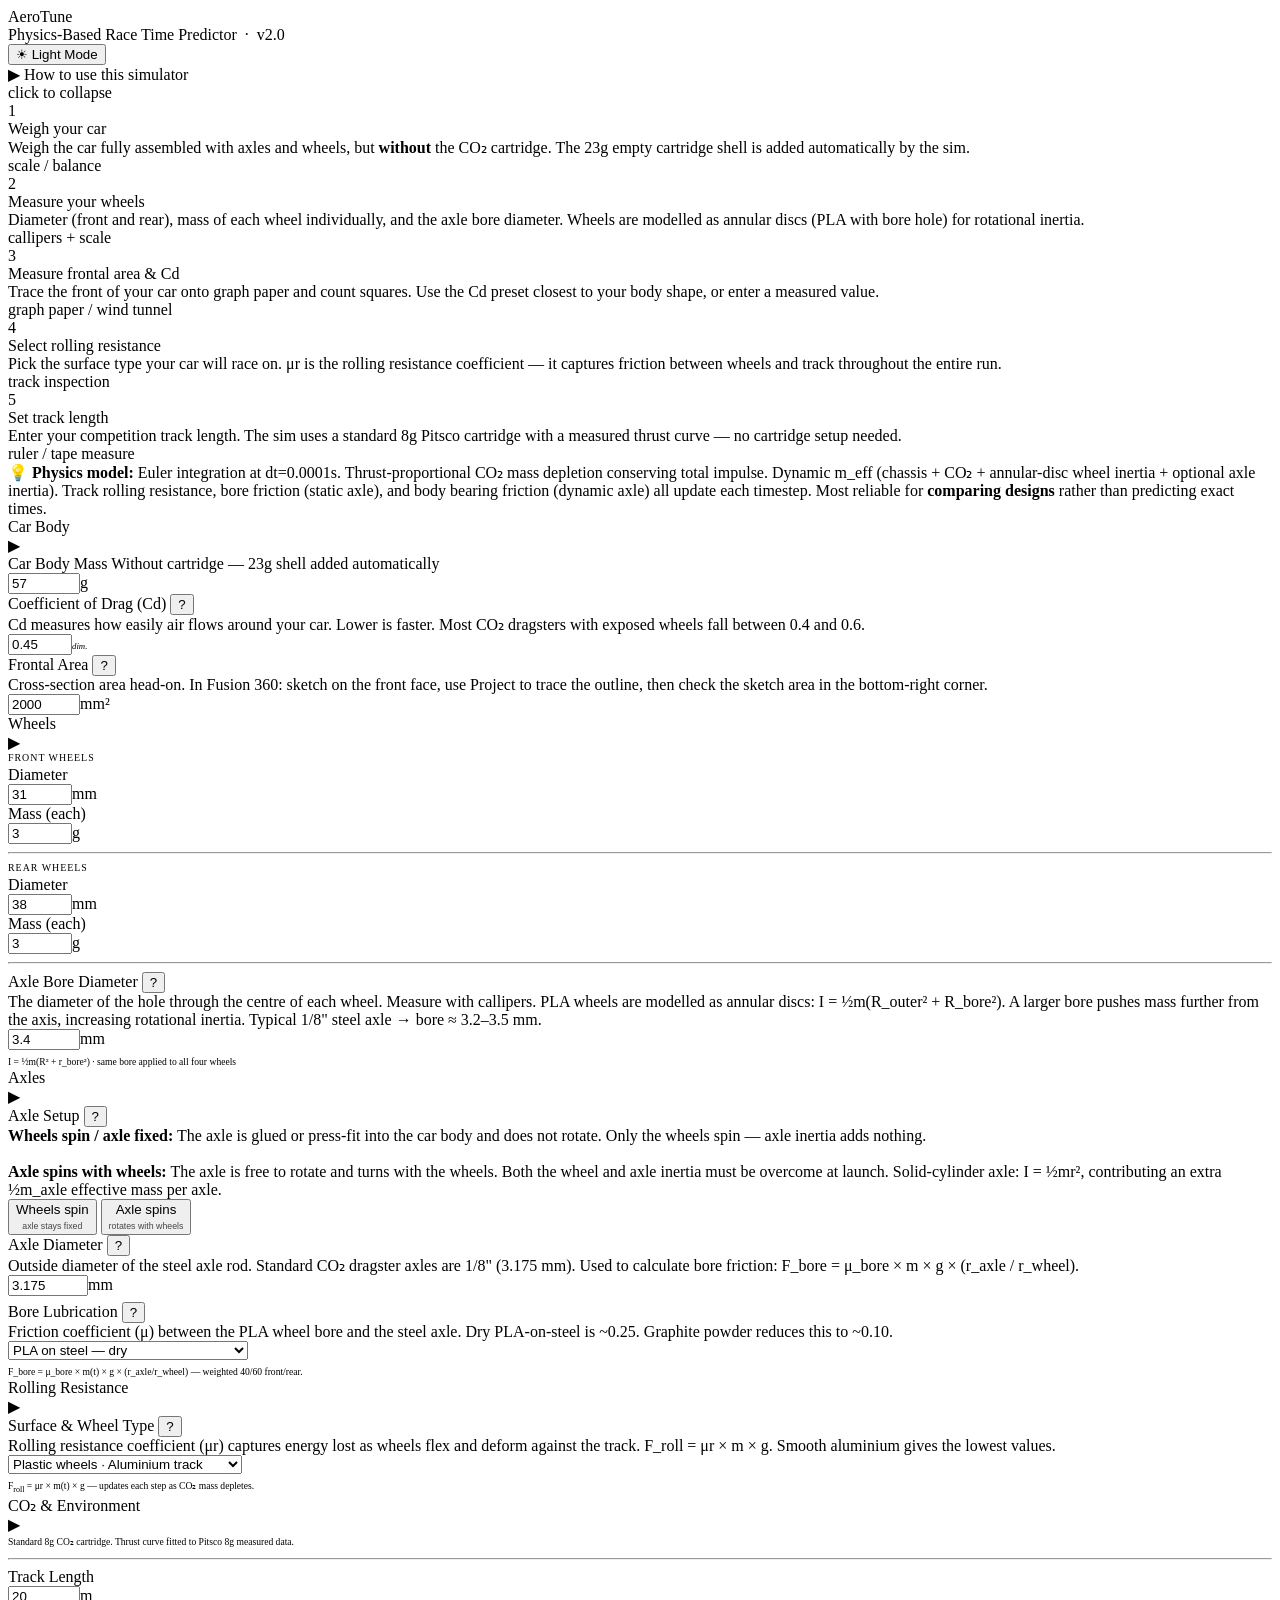
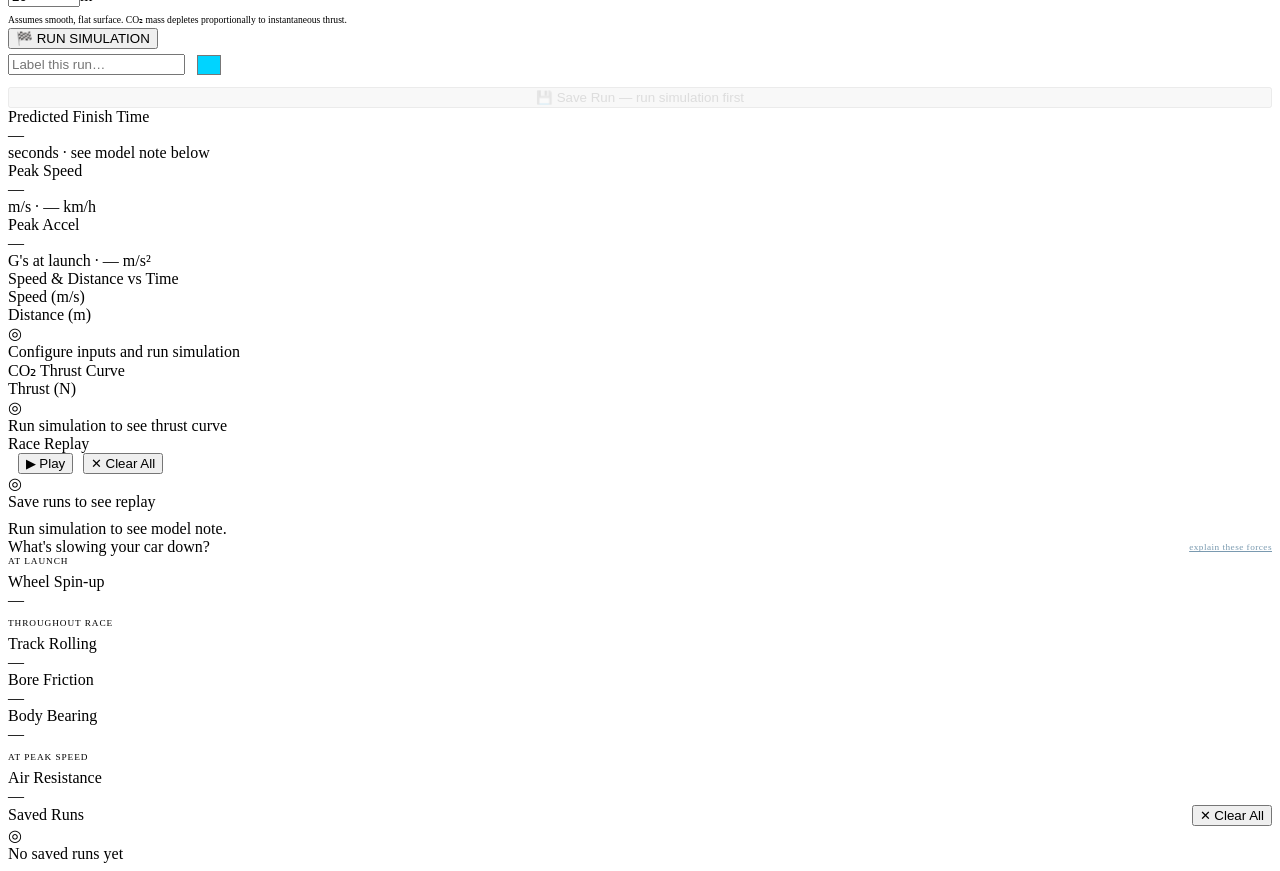
==== commit c6d021cf: "Update hidden input values for CO₂ parameters" ====
--- a/index.html
+++ b/index.html
@@ -6,630 +6,23 @@
   <title>AeroTune</title>
   <meta name="description" content="Physics-based CO2 dragster simulator that models aerodynamics, mass, friction, and velocity to predict race performance.">
   <meta name="keywords" content="CO2 dragster, dragster simulator, physics simulation, aerodynamics, engineering project">
-  <!-- Built by JP7000 -->
   <meta property="og:title" content="AeroTune">
   <meta property="og:description" content="Physics-based CO2 dragster simulator that models aerodynamics, mass, friction, and velocity to predict race performance.">
   <meta property="og:type" content="website">
   <meta property="og:url" content="https://JP7000.github.io/AeroTune">
   <link rel="canonical" href="https://JP7000.github.io/AeroTune">
-  <meta name="google-site-verification" content="FPm7YiSFyq26090Znj_jJXPk_2MylGu7XO1gedJq59Y" />
-  <style>
-  @import url('https://fonts.googleapis.com/css2?family=Orbitron:wght@400;700;900&family=Space+Mono:wght@400;700&display=swap');
-  
-  :root {
-  --surface: #0a0f14;
-  --panel: #0d1520;
-  --border: #1a2a3c;
-  --border2: #1f3048;
-  --accent: #00eeff;
-  --accent2: #ff7a1a;
-  --green: #00ff88;
-  --red: #ff3355;
-  --yellow: #ffd600;
-  --text: #dde8f0;
-  --muted: #6a8498;
-  --muted2: #2a3a4a;
-  --font-display: 'Orbitron', 'Arial Black', sans-serif;
-  --font-mono: 'Space Mono', 'Courier New', monospace;
-}
-
-* { margin:0; padding:0; box-sizing:border-box; }
-
-body {
-  background: var(--bg);
-  color: var(--text);
-  font-family: var(--font-mono);
-  font-size: 15px;
-  min-height: 100vh;
-}
-
-.header {
-  padding: 2rem 2rem 0;
-  border-bottom: 1px solid var(--border);
-  margin-bottom: 0;
-}
-.header-inner {
-  max-width: 1400px;
-  margin: 0 auto;
-  display: flex;
-  align-items: flex-end;
-  justify-content: space-between;
-  padding-bottom: 1.2rem;
-  flex-wrap: wrap;
-  gap: 1rem;
-}
-.logo { display:flex; flex-direction:column; gap:.55rem; }
-.logo-title {
-  font-family: var(--font-display);
-  font-size: clamp(1.4rem, 3vw, 2rem);
-  font-weight: 900;
-  letter-spacing: .12em;
-  color: var(--accent);
-  line-height:1;
-  text-shadow: 0 0 30px rgba(0,238,255,0.5);
-}
-.logo-sub {
-  font-size: .65rem;
-  letter-spacing: .3em;
-  color: var(--muted);
-  text-transform: uppercase;
-}
-
-.app {
-  max-width: 1400px;
-  margin: 0 auto;
-  padding: 1.5rem 2rem 3rem;
-  display: grid;
-  grid-template-columns: 380px 1fr;
-  gap: 1.5rem;
-}
-
-/* ── Tablet (portrait iPad etc) ── */
-@media(max-width:900px) {
-  .app { grid-template-columns: 1fr; padding: 1rem 1rem 2rem; }
-  .onboard { padding: .8rem 1rem 0; }
-  .header { padding: 1.2rem 1rem 0; }
-  .header-inner { padding-bottom: .9rem; }
-}
-
-/* ── Phone ── */
-@media(max-width:520px) {
-  .app { padding: .6rem .6rem 2rem; gap: .8rem; }
-  .onboard { padding: .6rem .6rem 0; }
-  .header { padding: .9rem .6rem 0; }
-  .logo-title { font-size: 1.2rem; letter-spacing: .08em; }
-  .logo-sub { font-size: .55rem; letter-spacing: .18em; }
-  .section-body { padding: .75rem .75rem; gap: .6rem; }
-  .section-header { padding: .6rem .75rem; }
-  .results-grid { grid-template-columns: 1fr 1fr; gap: .5rem; }
-  .result-card { padding: .75rem .85rem; }
-  .result-value { font-size: 1.7rem; }
-  .chart-card { padding: .9rem .9rem; }
-  .breakdown-card { padding: .9rem .9rem; }
-  .range-card { padding: .9rem .9rem; }
-  .onboard-body { padding: .9rem .9rem; gap: .75rem; }
-  .run-btn { font-size: .68rem; padding: .9rem .75rem; }
-  .save-btn { font-size: .55rem; }
-}
-
-.sidebar { display:flex; flex-direction:column; gap:1rem; }
-.sidebar-sticky { margin-top:.5rem; padding-top:.8rem; border-top: 1px solid var(--border); }
-
-.section-card {
-  background: var(--panel);
-  border: 1px solid var(--border);
-  border-radius: 8px;
-  overflow: hidden;
-}
-
-.section-header {
-  display: flex;
-  align-items: center;
-  gap: .6rem;
-  padding: .7rem 1rem;
-  background: var(--surface);
-  border-bottom: 1px solid var(--border);
-  cursor: pointer;
-  user-select: none;
-}
-.section-header:hover { background: #141c24; }
-.section-dot {
-  width: 8px; height: 8px;
-  border-radius: 50%;
-  flex-shrink:0;
-  box-shadow: 0 0 6px currentColor;
-}
-.section-title {
-  font-family: var(--font-display);
-  font-size: .65rem;
-  letter-spacing: .18em;
-  text-transform: uppercase;
-  color: var(--text);
-  flex:1;
-}
-.section-arrow {
-  font-size: .7rem;
-  color: var(--muted);
-  transition: transform .2s;
-}
-.section-arrow.open { transform: rotate(90deg); }
-
-.section-body { padding: 1rem; display:flex; flex-direction:column; gap:.7rem; }
-.section-body.collapsed { display:none; }
-
-.input-row {
-  display: grid;
-  grid-template-columns: 1fr auto;
-  align-items: center;
-  gap: .5rem;
-}
-.input-row label {
-  font-size: .72rem;
-  color: var(--text);
-  letter-spacing: .03em;
-  line-height: 1.3;
-}
-.input-row label span {
-  display: block;
-  font-size: .6rem;
-  color: #7a9ab0;
-  margin-top:.1rem;
-}
-.input-wrap {
-  display:flex;
-  align-items:center;
-  gap:.3rem;
-}
-input[type=number], select {
-  background: var(--surface);
-  border: 1px solid var(--border2);
-  border-radius: 3px;
-  color: var(--accent);
-  font-family: var(--font-mono);
-  font-size: .8rem;
-  padding: .35rem .5rem;
-  width: 80px;
-  text-align: right;
-  outline: none;
-  transition: border-color .15s;
-  /* Ensure adequate touch target height */
-  min-height: 36px;
-}
-@media(max-width:520px) {
-  input[type=number] { width: 68px; font-size: .75rem; min-height: 40px; }
-  .input-row label { font-size: .68rem; }
-  .unit { font-size: .6rem; width: 22px; }
-}
-input[type=number]:focus, select:focus {
-  border-color: var(--accent);
-  box-shadow: 0 0 0 2px rgba(0,212,255,0.1);
-}
-input[type=number]::-webkit-inner-spin-button,
-input[type=number]::-webkit-outer-spin-button { opacity: 1; }
-select { width: auto; text-align:left; cursor:pointer; }
-.unit {
-  font-size: .65rem;
-  color: var(--muted);
-  white-space: nowrap;
-  width: 28px;
-}
-
-.input-full { display:flex; flex-direction:column; gap:.3rem; }
-.input-full label { font-size:.7rem; color:var(--muted); }
-.input-full select { width:100%; text-align:left; }
-
-.divider { border:none; border-top:1px solid var(--border); margin:.2rem 0; }
-
-@keyframes card-pop {
-  0%   { transform: scale(1); }
-  50%  { transform: scale(1.03); }
-  100% { transform: scale(1); }
-}
-.run-btn {
-  width: 100%;
-  padding: 1rem 1rem .85rem;
-  background: #e8002d;
-  color: #fff;
-  border: none;
-  border-radius: 6px;
-  font-family: var(--font-display);
-  font-size: .75rem;
-  font-weight: 900;
-  letter-spacing: .2em;
-  cursor: pointer;
-  transition: filter .15s, transform .1s;
-  box-shadow: 0 0 18px rgba(232,0,45,0.3);
-}
-.run-btn:hover { filter: brightness(1.1); transform: translateY(-1px); }
-.run-btn:active { transform: scale(.98); filter: brightness(.95); }
-.result-card.pop { animation: card-pop .35s ease-out; }
-
-.main { display:flex; flex-direction:column; gap:1.2rem; }
-
-.results-grid {
-  display: grid;
-  grid-template-columns: repeat(auto-fit, minmax(150px, 1fr));
-  gap: .8rem;
-}
-.result-card {
-  background: var(--panel);
-  border: 1px solid var(--border);
-  border-radius: 8px;
-  padding: 1rem 1.1rem;
-  position:relative;
-  overflow:hidden;
-  transition: border-color .3s;
-}
-.result-card::before {
-  content:'';
-  position:absolute; top:0; left:0; right:0;
-  height: 3px;
-  transition: opacity .3s;
-}
-.rc-cyan::before   { background: var(--accent); }
-.rc-orange::before { background: var(--accent2); }
-.rc-green::before  { background: var(--green); }
-.rc-red::before    { background: var(--red); }
-.rc-yellow::before { background: var(--yellow); }
-
-.result-label {
-  font-size: .6rem;
-  letter-spacing: .2em;
-  text-transform: uppercase;
-  color: var(--muted);
-  margin-bottom: .4rem;
-}
-.result-value {
-  font-family: var(--font-display);
-  font-size: 2.2rem;
-  font-weight: 700;
-  line-height: 1;
-  transition: color .3s;
-}
-.rc-cyan   .result-value { color: var(--accent); text-shadow: 0 0 20px rgba(0,238,255,0.4); }
-.rc-orange .result-value { color: var(--accent2); text-shadow: 0 0 20px rgba(255,122,26,0.4); }
-.rc-green  .result-value { color: var(--green); }
-.rc-red    .result-value { color: var(--red); text-shadow: 0 0 20px rgba(255,51,85,0.4); }
-.rc-yellow .result-value { color: var(--yellow); }
-.result-unit { font-size: .65rem; color: var(--muted); margin-top:.25rem; }
-
-.chart-card {
-  background: var(--panel);
-  border: 1px solid var(--border);
-  border-radius: 8px;
-  padding: 1.2rem 1.4rem;
-  position:relative;
-}
-.chart-card::before {
-  content:'';
-  position:absolute; top:0; left:0; right:0;
-  height:3px;
-  background: linear-gradient(90deg, var(--accent), var(--accent2));
-  box-shadow: 0 0 12px rgba(0,238,255,0.3);
-}
-.chart-header {
-  display:flex; justify-content:space-between; align-items:center;
-  margin-bottom:1rem; flex-wrap:wrap; gap:.5rem;
-}
-@media(max-width:520px) {
-  .chart-header { margin-bottom: .7rem; }
-  .chart-legend { gap: .6rem; }
-  .legend-item { font-size: .58rem; }
-}
-.chart-title { font-size:.62rem; letter-spacing:.2em; color:var(--muted); text-transform:uppercase; }
-.chart-legend { display:flex; gap:1rem; }
-.legend-item { display:flex; align-items:center; gap:.4rem; font-size:.65rem; color:var(--muted); }
-.legend-dot { width:8px; height:8px; border-radius:50%; }
-
-.range-card {
-  background: var(--panel);
-  border: 1px solid var(--border);
-  border-radius: 8px;
-  padding: 1.1rem 1.4rem;
-}
-.range-note { font-size:.65rem; color:#7a9ab0; line-height:1.6; }
-
-.empty-state {
-  display:flex; flex-direction:column; align-items:center; justify-content:center;
-  height:200px; color:var(--muted2); gap:.8rem;
-}
-.empty-icon { font-size:2.5rem; opacity:.4; }
-.empty-text { font-size:.75rem; letter-spacing:.1em; }
-
-::-webkit-scrollbar { width:6px; }
-::-webkit-scrollbar-track { background:var(--bg); }
-::-webkit-scrollbar-thumb { background:var(--border2); border-radius:3px; }
-
-.onboard {
-  max-width: 1400px;
-  margin: 0 auto;
-  padding: 1.2rem 2rem 0;
-}
-.onboard-inner {
-  background: var(--panel);
-  border: 1px solid var(--border);
-  border-radius: 8px;
-  overflow: hidden;
-}
-.onboard-header {
-  display: flex;
-  align-items: center;
-  justify-content: space-between;
-  padding: .7rem 1.1rem;
-  background: var(--surface);
-  border-bottom: 1px solid var(--border);
-  cursor: pointer;
-  user-select: none;
-}
-.onboard-header:hover { background: #141c24; }
-.onboard-tag {
-  font-family: var(--font-display);
-  font-size: .58rem;
-  letter-spacing: .2em;
-  color: var(--accent);
-  text-transform: uppercase;
-}
-.onboard-toggle { font-size: .65rem; color: var(--muted); }
-.onboard-body {
-  padding: 1.1rem 1.4rem;
-  display: grid;
-  grid-template-columns: repeat(auto-fit, minmax(220px, 1fr));
-  gap: 1rem;
-}
-.onboard-body.hidden { display: none; }
-.step { display: flex; gap: .8rem; align-items: flex-start; }
-.step-num {
-  font-family: var(--font-display);
-  font-size: 1.4rem;
-  font-weight: 900;
-  color: var(--accent);
-  opacity: .3;
-  line-height: 1;
-  flex-shrink: 0;
-  width: 24px;
-}
-.step-title { font-size: .7rem; color: var(--text); font-weight: 600; margin-bottom: .2rem; letter-spacing: .05em; }
-.step-desc { font-size: .65rem; color: var(--muted); line-height: 1.6; }
-.step-tool {
-  display: inline-block;
-  font-size: .58rem;
-  color: var(--accent);
-  border: 1px solid rgba(0,212,255,.3);
-  border-radius: 2px;
-  padding: .1rem .4rem;
-  margin-top: .3rem;
-  letter-spacing: .08em;
-}
-.onboard-note {
-  grid-column: 1 / -1;
-  font-size: .63rem;
-  color: #7a9ab0;
-  border-top: 1px solid var(--border);
-  padding-top: .8rem;
-  line-height: 1.7;
-}
-
-.save-bar { display:flex; flex-direction:column; gap:.4rem; margin-top:.5rem; }
-.save-input {
-  flex:1; background:var(--surface); border:1px solid var(--border2);
-  color:var(--text); font-family:var(--font-mono); font-size:.65rem;
-  padding:.45rem .7rem; border-radius:3px; outline:none;
-}
-.save-input:focus { border-color:var(--accent); }
-.save-input::placeholder { color:var(--muted); }
-.save-btn {
-  font-family:var(--font-display); font-size:.58rem; letter-spacing:.1em;
-  padding:.45rem .9rem; border-radius:6px; cursor:pointer; white-space:nowrap;
-  border:1px solid var(--accent); background:transparent; color:var(--accent);
-  transition:all .2s;
-  box-shadow: 0 0 8px rgba(0,238,255,0.15);
-}
-.save-btn:hover { background:var(--accent); color:#000; box-shadow: 0 0 16px rgba(0,238,255,0.4); transform: translateY(-1px); }
-.mini-btn {
-  font-family:var(--font-display); font-size:.52rem; letter-spacing:.08em;
-  padding:.3rem .6rem; border-radius:3px; cursor:pointer;
-  border:1px solid var(--border2); background:transparent; color:#7a9ab0;
-  transition:all .15s;
-  min-height: 36px;
-  white-space: nowrap;
-}
-.mini-btn:hover { border-color:var(--accent); color:var(--accent); }
-.mini-btn.danger { border-color:var(--border2); color:var(--muted); }
-.mini-btn.danger:hover { border-color:var(--red); color:var(--red); }
-
-.run-row {
-  display:grid; grid-template-columns:auto 1fr auto auto auto;
-  align-items:center; gap:.5rem;
-  padding:.45rem .5rem; border-bottom:1px solid var(--border);
-  font-size:.65rem;
-}
-@media(max-width:520px) {
-  .run-row { grid-template-columns: auto 1fr auto auto; font-size:.6rem; gap:.3rem; }
-  .run-time { font-size:.65rem; }
-}
-.run-row:last-child { border-bottom:none; }
-.run-dot { width:10px; height:10px; border-radius:50%; flex-shrink:0; }
-.run-name { color:var(--text); font-weight:600; min-width:0; overflow:hidden; text-overflow:ellipsis; white-space:nowrap; }
-.run-time { color:var(--accent); font-weight:700; white-space:nowrap; }
-.run-delta { font-size:.62rem; font-weight:700; white-space:nowrap; }
-.run-delta.faster { color:var(--green); }
-.run-delta.slower { color:var(--red); }
-.run-del { cursor:pointer; color:var(--muted); font-size:.7rem; padding:.1rem .3rem; }
-.run-del:hover { color:var(--red); }
-
-.input-wrap input.invalid { border-color:var(--red) !important; }
-
-#validation-banner {
-  display:none; background:rgba(255,51,85,0.12);
-  border:1px solid rgba(255,51,85,0.4);
-  border-radius:3px; padding:.6rem .9rem;
-  font-size:.65rem; color:#ff8899; line-height:1.6;
-  margin-bottom:.5rem;
-}
-#validation-banner.visible { display:block; }
-
-.tip-btn {
-  display: inline-flex;
-  align-items: center;
-  justify-content: center;
-  width: 16px; height: 16px;
-  border-radius: 50%;
-  background: #1e2a38;
-  border: 1px solid #2a3a4a;
-  color: #7a9ab0;
-  font-size: 10px;
-  font-family: Arial, sans-serif;
-  font-weight: 700;
-  cursor: pointer;
-  margin-left: 5px;
-  vertical-align: middle;
-  flex-shrink: 0;
-  padding: 0; line-height: 0; letter-spacing: 0;
-}
-.tip-btn:focus { outline: none; }
-.tip-box {
-  display: none;
-  background: #0d1117;
-  border: 1px solid #1e2a38;
-  border-radius: 4px;
-  padding: .6rem .8rem;
-  font-size: .63rem;
-  color: #c8d8e8;
-  line-height: 1.6;
-  margin-top: .4rem;
-  width: 100%;
-  box-sizing: border-box;
-}
-.tip-box.open { display: block; }
-
-.pill-group {
-  display: flex; gap: 0;
-  border: 1px solid var(--border2);
-  border-radius: 6px;
-  overflow: hidden;
-  width: 100%;
-}
-.pill-opt {
-  flex: 1;
-  padding: .5rem .4rem;
-  font-family: var(--font-mono);
-  font-size: .63rem;
-  color: var(--muted);
-  background: var(--surface);
-  border: none;
-  border-right: 1px solid var(--border2);
-  cursor: pointer;
-  text-align: center;
-  transition: background .15s, color .15s;
-  line-height: 1.3;
-  min-height: 44px;  /* touch target */
-  display: flex;
-  flex-direction: column;
-  align-items: center;
-  justify-content: center;
-}
-.pill-opt:last-child { border-right: none; }
-.pill-opt:hover { background: #151e2a; color: var(--text); }
-.pill-opt.active {
-  background: rgba(0,238,255,0.18);
-  color: var(--accent);
-  font-weight: 700;
-  border-bottom: 2px solid var(--accent);
-}
-
-.styled-select-wrap {
-  position: relative;
-  width: 100%;
-}
-.styled-select-wrap::after {
-  content: '▾';
-  position: absolute;
-  right: .7rem; top: 50%;
-  transform: translateY(-50%);
-  color: var(--accent);
-  font-size: .7rem;
-  pointer-events: none;
-}
-.styled-select {
-  width: 100%;
-  appearance: none; -webkit-appearance: none;
-  background: var(--surface);
-  border: 1px solid var(--border2);
-  border-radius: 6px;
-  color: var(--text);
-  font-family: var(--font-mono);
-  font-size: .65rem;
-  padding: .5rem 2rem .5rem .75rem;
-  cursor: pointer; outline: none;
-  transition: border-color .15s;
-  min-height: 40px;
-}
-.styled-select:focus { border-color: var(--accent); box-shadow: 0 0 0 2px rgba(0,212,255,0.1); }
-.styled-select option { background: #0d1117; color: var(--text); }
-
-.breakdown-card {
-  background: var(--panel);
-  border: 1px solid var(--border);
-  border-radius: 8px;
-  padding: 1.1rem 1.4rem;
-}
-.breakdown-title { font-size:.62rem; letter-spacing:.2em; color:var(--muted); text-transform:uppercase; margin-bottom:.9rem; }
-.breakdown-row {
-  display:flex; align-items:center; gap:.8rem;
-  padding:.35rem 0; border-bottom:1px solid var(--border);
-  font-size:.72rem;
-}
-.breakdown-row:last-child { border-bottom:none; }
-.bd-label { color:var(--muted); flex:1; }
-.bd-bar-wrap { flex:2; height:4px; background:var(--surface); border-radius:2px; overflow:hidden; }
-.bd-bar { height:100%; border-radius:2px; transition: width .5s; }
-.bd-val { color:var(--text); font-weight:700; width:60px; text-align:right; font-size:.7rem; }
-
-/* Light mode */
-body.light {
-  --bg: #f0f4f8;
-  --surface: #ffffff;
-  --panel: #ffffff;
-  --border: #d0dae6;
-  --border2: #b8c8d8;
-  --accent: #0088bb;
-  --accent2: #d44800;
-  --green: #008844;
-  --red: #cc1133;
-  --yellow: #aa8800;
-  --text: #1a2a3a;
-  --muted: #5a7080;
-  --muted2: #c0d0dc;
-}
-body.light .header { border-bottom-color: var(--border); }
-body.light input[type=number], body.light .styled-select { color: var(--text); }
-body.light .rc-cyan .result-value,
-body.light .rc-orange .result-value,
-body.light .rc-red .result-value { text-shadow: none; }
-body.light .chart-card::before { box-shadow: none; }
-
-.theme-toggle {
-  background: none;
-  border: 1px solid var(--border2);
-  border-radius: 20px;
-  color: var(--muted);
-  font-family: var(--font-mono);
-  font-size: .6rem;
-  padding: .3rem .7rem;
-  cursor: pointer;
-  display: flex;
-  align-items: center;
-  gap: .4rem;
-  transition: border-color .15s, color .15s;
-}
-.theme-toggle:hover { border-color: var(--accent); color: var(--accent); }
-
-#r-delta.faster { background:rgba(0,255,136,0.15); color:var(--green); }
-#r-delta.slower { background:rgba(255,51,85,0.15); color:var(--red); }
-
-#replay-canvas { background: #0a0f14 !important; border: 1px solid var(--border); border-radius: 6px; }
-body.light #replay-canvas { background: #a8b8c8 !important; border: 1px solid #000 !important; }
-</style>
+
+  <!-- Google Analytics -->
+  <script async src="https://www.googletagmanager.com/gtag/js?id=G-X3VV5XXW72"></script>
+  <script>
+    window.dataLayer = window.dataLayer || [];
+    function gtag(){dataLayer.push(arguments);}
+    gtag('js', new Date());
+    gtag('config', 'G-X3VV5XXW72');
+  </script>
+  <meta name="google-site-verification" content="DekrRBbofhLB_k5p50McFN2pv17AHm0qP8BRPqkTiJ0" />
+
+  <link rel="stylesheet" href="style.css">
 </head>
 <body>
 
@@ -786,17 +179,15 @@
           </div>
           <input type="hidden" id="axle-setup" value="static">
         </div>
-
-        <!-- Static-only options -->
         <div id="axle-static-opts">
           <div class="input-row">
             <label>Axle Diameter <button class="tip-btn" onclick="toggleTip(this)">?</button></label>
-            <div class="tip-box">Outside diameter of the steel axle rod. Standard CO₂ dragster axles are 1/8" (3.175 mm). This is used to calculate bore friction — the sliding resistance between the PLA wheel bore and the steel axle surface: F_bore = μ_bore × m × g × (r_axle / r_wheel). Measure with callipers for accuracy.</div>
+            <div class="tip-box">Outside diameter of the steel axle rod. Standard CO₂ dragster axles are 1/8" (3.175 mm). Used to calculate bore friction: F_bore = μ_bore × m × g × (r_axle / r_wheel).</div>
             <div class="input-wrap"><input type="number" id="axle-dia-static" value="3.175" min="1" max="10" step="0.025"><span class="unit">mm</span></div>
           </div>
           <div class="input-full" style="margin-top:.4rem;">
             <label>Bore Lubrication <button class="tip-btn" onclick="toggleTip(this)">?</button></label>
-            <div class="tip-box">Friction coefficient (μ) between the PLA wheel bore and the steel axle. Dry PLA-on-steel is ~0.25. Graphite powder reduces this to ~0.10. This is separate from track rolling resistance — it acts at the axle contact radius and gets amplified by r_axle/r_wheel.</div>
+            <div class="tip-box">Friction coefficient (μ) between the PLA wheel bore and the steel axle. Dry PLA-on-steel is ~0.25. Graphite powder reduces this to ~0.10.</div>
             <div class="styled-select-wrap">
               <select id="mu-bore-preset" class="styled-select" onchange="applyMuBorePreset()">
                 <option value="0.25">PLA on steel — dry</option>
@@ -815,8 +206,6 @@
             F_bore = μ_bore × m(t) × g × (r_axle/r_wheel) — weighted 40/60 front/rear.
           </div>
         </div>
-
-        <!-- Dynamic-only options -->
         <div id="axle-dynamic-opts" style="display:none;">
           <div style="font-size:.6rem;color:var(--muted);margin:.2rem 0 .6rem;line-height:1.5;">
             Axle rotates with wheels — no bore sliding friction. Inertia penalty plus body bearing friction where the axle sits in the car body.
@@ -832,7 +221,7 @@
           </div>
           <div class="input-full" style="margin-top:.4rem;">
             <label>Body Bearing Lubrication <button class="tip-btn" onclick="toggleTip(this)">?</button></label>
-            <div class="tip-box">In dynamic axle setup the steel axle spins inside a hole drilled into the PLA car body. This is a journal bearing — friction: F = μ_body × m(t) × g × (r_axle/r_wheel), weighted 40/60 front/rear. Steel-on-PLA dry is ~0.25. Graphite powder in the body hole reduces this to ~0.10.</div>
+            <div class="tip-box">Steel axle spinning in PLA body hole. F = μ_body × m(t) × g × (r_axle/r_wheel), weighted 40/60 front/rear. Steel-on-PLA dry is ~0.25. Graphite reduces to ~0.10.</div>
             <div class="styled-select-wrap">
               <select id="mu-body-preset" class="styled-select" onchange="applyMuBodyPreset()">
                 <option value="0.25">Steel on PLA — dry</option>
@@ -864,7 +253,7 @@
       <div class="section-body">
         <div class="input-full">
           <label>Surface &amp; Wheel Type <button class="tip-btn" onclick="toggleTip(this)">?</button></label>
-          <div class="tip-box">Rolling resistance coefficient (μr) captures energy lost as wheels flex and deform against the track. Acts as a constant force throughout the run: F_roll = μr × m × g. Smooth aluminium gives the lowest values; jointed sheet-metal adds significant penalty.</div>
+          <div class="tip-box">Rolling resistance coefficient (μr) captures energy lost as wheels flex and deform against the track. F_roll = μr × m × g. Smooth aluminium gives the lowest values.</div>
           <div class="styled-select-wrap">
             <select id="mu-r-preset" class="styled-select" onchange="applyMuPreset()">
               <option value="0.010">Plastic wheels · Aluminium track</option>
@@ -877,7 +266,7 @@
         </div>
         <div class="input-row" id="mu-r-custom-row" style="display:none">
           <label>Custom μr <button class="tip-btn" onclick="toggleTip(this)">?</button></label>
-          <div class="tip-box">Dimensionless rolling resistance coefficient. Typical CO₂ dragster range: 0.006–0.025. Lower = faster. Standard competition value on aluminium track is ~0.010.</div>
+          <div class="tip-box">Dimensionless rolling resistance coefficient. Typical CO₂ dragster range: 0.006–0.025.</div>
           <div class="input-wrap"><input type="number" id="mu-r-custom" value="0.010" min="0.001" max="0.1" step="0.001" oninput="syncCustomMuR()"><span class="unit"></span></div>
         </div>
         <input type="hidden" id="mu-r" value="0.010">
@@ -907,7 +296,7 @@
           <div class="input-wrap"><input type="number" id="track" value="20" min="5" max="100" step="0.5"><span class="unit">m</span></div>
         </div>
         <div style="font-size:.6rem;color:var(--muted);margin-top:.4rem;line-height:1.5;">
-          Assumes smooth, flat surface. CO₂ mass depletes proportionally to instantaneous thrust (thrust-impulse method), conserving total impulse.
+          Assumes smooth, flat surface. CO₂ mass depletes proportionally to instantaneous thrust.
         </div>
       </div>
     </div>
@@ -929,7 +318,6 @@
   <!-- ══════════════ MAIN ══════════════ -->
   <div class="main">
 
-    <!-- Results -->
     <div class="results-grid">
       <div class="result-card rc-cyan">
         <div class="result-label">Predicted Finish Time</div>
@@ -951,7 +339,6 @@
       </div>
     </div>
 
-    <!-- Speed/Distance Chart -->
     <div class="chart-card">
       <div class="chart-header">
         <div class="chart-title">Speed &amp; Distance vs Time</div>
@@ -964,22 +351,24 @@
         <div class="empty-icon">◎</div>
         <div class="empty-text">Configure inputs and run simulation</div>
       </div>
-      <canvas id="chart" style="display:none"></canvas>
-    </div>
-
-    <!-- Thrust Curve -->
-    <div class="chart-card" id="thrust-card" style="display:none">
+      <canvas id="chart" style="display:none;height:200px;"></canvas>
+    </div>
+
+    <div class="chart-card" id="thrust-card">
       <div class="chart-header">
         <div class="chart-title">CO₂ Thrust Curve</div>
         <div class="chart-legend">
           <div class="legend-item"><div class="legend-dot" style="background:#ff3355"></div>Thrust (N)</div>
         </div>
       </div>
-      <canvas id="thrust-chart"></canvas>
-    </div>
-
-    <!-- Race Replay -->
-    <div class="chart-card" id="replay-card" style="display:none">
+      <div id="thrust-empty" class="empty-state">
+        <div class="empty-icon">◎</div>
+        <div class="empty-text">Run simulation to see thrust curve</div>
+      </div>
+      <canvas id="thrust-chart" style="display:none"></canvas>
+    </div>
+
+    <div class="chart-card" id="replay-card">
       <div class="chart-header">
         <div class="chart-title">Race Replay</div>
         <div style="display:flex;gap:.6rem;align-items:center;">
@@ -988,17 +377,19 @@
           <button class="mini-btn danger" onclick="clearAllRuns()">✕ Clear All</button>
         </div>
       </div>
-      <canvas id="replay-canvas" height="90" style="width:100%;border-radius:4px;display:block;background:#0a0f14;"></canvas>
+      <div id="replay-empty" class="empty-state">
+        <div class="empty-icon">◎</div>
+        <div class="empty-text">Save runs to see replay</div>
+      </div>
+      <canvas id="replay-canvas" height="90" style="display:none;width:100%;border-radius:4px;background:#0a0f14;"></canvas>
       <div id="replay-runs-legend" style="display:flex;gap:1rem;flex-wrap:wrap;margin-top:.6rem;"></div>
     </div>
 
-    <!-- Model note -->
-    <div class="range-card" id="range-card" style="display:none">
-      <div class="range-note" id="range-note"></div>
-    </div>
-
-    <!-- Forces Breakdown -->
-    <div class="breakdown-card" id="forces-card" style="display:none">
+    <div class="range-card" id="range-card">
+      <div class="range-note" id="range-note" style="color:var(--muted2);">Run simulation to see model note.</div>
+    </div>
+
+    <div class="breakdown-card" id="forces-card">
       <div class="breakdown-title" style="display:flex;justify-content:space-between;align-items:center;">
         <span>What's slowing your car down?</span>
         <span style="font-size:.58rem;color:#7a9ab0;cursor:pointer;text-decoration:underline;font-family:var(--font-mono);font-weight:400;letter-spacing:.05em;text-transform:none;" onclick="toggleForcesExplain()">explain these forces</span>
@@ -1007,17 +398,15 @@
         <strong style="color:var(--text);">At launch</strong> air drag is zero. Resistance is wheel spin-up inertia only — PLA wheels as annular discs: I = ½m(R² + r_bore²).<br><br>
         <strong style="color:var(--text);">Track rolling resistance</strong> — wheel deformation against the track surface. F = μr × m(t) × g.<br><br>
         <strong style="color:var(--text);">Bore friction</strong> (static axle) — PLA bore sliding radially on the steel axle. F = μ_bore × m(t) × g × (r_axle/r_wheel). Graphite reduces μ from ~0.25 to ~0.10.<br><br>
-        <strong style="color:var(--text);">Body bearing friction</strong> (dynamic axle) — steel axle spinning in the car body hole. Same formula: F = μ_body × m(t) × g × (r_axle/r_wheel). Graphite in the body hole reduces this significantly.<br><br>
+        <strong style="color:var(--text);">Body bearing friction</strong> (dynamic axle) — steel axle spinning in the car body hole. Same formula: F = μ_body × m(t) × g × (r_axle/r_wheel).<br><br>
         <strong style="color:var(--text);">At peak speed</strong> air drag dominates — grows with v² and is the biggest force to fight at high speed.
       </div>
-
       <div style="font-size:.58rem;letter-spacing:.1em;color:var(--muted);text-transform:uppercase;margin-bottom:.4rem;">At Launch</div>
       <div class="breakdown-row">
         <div class="bd-label">Wheel Spin-up</div>
         <div class="bd-bar-wrap"><div class="bd-bar" id="bar-rot" style="background:var(--yellow);width:0%"></div></div>
         <div class="bd-val" id="val-rot">—</div>
       </div>
-
       <div style="font-size:.58rem;letter-spacing:.1em;color:var(--muted);text-transform:uppercase;margin-bottom:.4rem;margin-top:.6rem;">Throughout Race</div>
       <div class="breakdown-row">
         <div class="bd-label">Track Rolling</div>
@@ -1034,7 +423,6 @@
         <div class="bd-bar-wrap"><div class="bd-bar" id="bar-body" style="background:#fb923c;width:0%"></div></div>
         <div class="bd-val" id="val-body">—</div>
       </div>
-
       <div style="font-size:.58rem;letter-spacing:.1em;color:var(--muted);text-transform:uppercase;margin-bottom:.4rem;margin-top:.6rem;">At Peak Speed</div>
       <div class="breakdown-row">
         <div class="bd-label">Air Resistance</div>
@@ -1043,15 +431,19 @@
       </div>
     </div>
 
-    <!-- Saved Runs -->
-    <div class="breakdown-card" id="saved-runs-card" style="display:none">
+    <div class="breakdown-card" id="saved-runs-card">
       <div class="breakdown-title" style="display:flex;justify-content:space-between;align-items:center;">
         <span>Saved Runs</span>
         <div style="display:flex;gap:.5rem;">
           <button class="mini-btn danger" onclick="clearAllRuns()">✕ Clear All</button>
         </div>
       </div>
-      <div id="saved-runs-list"></div>
+      <div id="saved-runs-list">
+        <div class="empty-state" id="saved-runs-empty">
+          <div class="empty-icon">◎</div>
+          <div class="empty-text">No saved runs yet</div>
+        </div>
+      </div>
       <div id="time-chart-wrap" style="display:none;margin-top:1rem;">
         <div style="font-size:.62rem;letter-spacing:.15em;color:var(--muted);text-transform:uppercase;margin-bottom:.5rem;">Finish Time Comparison</div>
         <canvas id="time-chart"></canvas>
@@ -1061,717 +453,7 @@
   </div>
 </div>
 
-<script>
-const $  = id => document.getElementById(id);
-const v  = id => parseFloat($(id).value);
-const G  = 9.81;
-
-function showError(msg) {
-  const b = $('validation-banner');
-  if (b) { b.innerHTML = '⚠ ' + msg; b.classList.add('visible'); setTimeout(() => b.classList.remove('visible'), 4000); }
-}
-
-// ── Canvas chart helpers ───────────────────────────────────────
-function drawSpeedChart(canvas, times, speeds, dists) {
-  const isLight = document.body.classList.contains('light');
-  const PAD = { t:10, r:50, b:32, l:46 };
-  const W = canvas.parentElement.clientWidth || 600;
-  const H = 200;
-  const dpr = window.devicePixelRatio || 1;
-  canvas.width  = W * dpr; canvas.height = H * dpr;
-  canvas.style.width = W + 'px'; canvas.style.height = H + 'px';
-  const ctx = canvas.getContext('2d');
-  ctx.scale(dpr, dpr);
-  const cW = W - PAD.l - PAD.r, cH = H - PAD.t - PAD.b;
-
-  const bg       = isLight ? '#f4f7fa' : '#0a0f14';
-  const grid     = isLight ? '#d0dbe6' : '#111820';
-  const cyanLine = isLight ? '#0099bb' : '#00d4ff';
-  const cyanFill = isLight ? 'rgba(0,153,187,0.12)' : 'rgba(0,212,255,0.08)';
-  const orngLine = isLight ? '#cc5500' : '#ff6b00';
-  const orngFill = isLight ? 'rgba(204,85,0,0.10)' : 'rgba(255,107,0,0.07)';
-  const tickX    = isLight ? '#6a7a8a' : '#4a6070';
-
-  ctx.fillStyle = bg; ctx.fillRect(0, 0, W, H);
-
-  const maxV = Math.max(...speeds) * 1.1 || 1;
-  const maxD = Math.max(...dists)  * 1.1 || 1;
-  const maxT = Math.max(...times)  || 1;
-  const tx = t => PAD.l + (t / maxT) * cW;
-  const ty = (val, mx) => PAD.t + cH - (val / mx) * cH;
-
-  ctx.strokeStyle = grid; ctx.lineWidth = 1;
-  for (let i=0; i<=4; i++) {
-    const y = PAD.t + (i/4)*cH;
-    ctx.beginPath(); ctx.moveTo(PAD.l, y); ctx.lineTo(PAD.l+cW, y); ctx.stroke();
-  }
-
-  // Distance
-  ctx.beginPath(); ctx.moveTo(tx(times[0]), ty(dists[0], maxD));
-  for (let i=1; i<times.length; i++) ctx.lineTo(tx(times[i]), ty(dists[i], maxD));
-  ctx.lineTo(tx(times[times.length-1]), PAD.t+cH); ctx.lineTo(tx(times[0]), PAD.t+cH); ctx.closePath();
-  ctx.fillStyle = orngFill; ctx.fill();
-  ctx.beginPath(); ctx.moveTo(tx(times[0]), ty(dists[0], maxD));
-  for (let i=1; i<times.length; i++) ctx.lineTo(tx(times[i]), ty(dists[i], maxD));
-  ctx.strokeStyle = orngLine; ctx.lineWidth = 2; ctx.stroke();
-
-  // Speed
-  ctx.beginPath(); ctx.moveTo(tx(times[0]), ty(speeds[0], maxV));
-  for (let i=1; i<times.length; i++) ctx.lineTo(tx(times[i]), ty(speeds[i], maxV));
-  ctx.lineTo(tx(times[times.length-1]), PAD.t+cH); ctx.lineTo(tx(times[0]), PAD.t+cH); ctx.closePath();
-  ctx.fillStyle = cyanFill; ctx.fill();
-  ctx.beginPath(); ctx.moveTo(tx(times[0]), ty(speeds[0], maxV));
-  for (let i=1; i<times.length; i++) ctx.lineTo(tx(times[i]), ty(speeds[i], maxV));
-  ctx.strokeStyle = cyanLine; ctx.lineWidth = 2; ctx.stroke();
-
-  ctx.font = '9px monospace';
-  ctx.textAlign = 'right'; ctx.textBaseline = 'middle'; ctx.fillStyle = cyanLine;
-  for (let i=0; i<=4; i++) ctx.fillText((maxV*(4-i)/4).toFixed(1), PAD.l-4, PAD.t+(i/4)*cH);
-  ctx.textAlign = 'left'; ctx.fillStyle = orngLine;
-  for (let i=0; i<=4; i++) ctx.fillText((maxD*(4-i)/4).toFixed(1), PAD.l+cW+4, PAD.t+(i/4)*cH);
-  ctx.textAlign = 'center'; ctx.textBaseline = 'top'; ctx.fillStyle = tickX;
-  for (let i=0; i<=5; i++) ctx.fillText((maxT*i/5).toFixed(2)+'s', tx(maxT*i/5), PAD.t+cH+4);
-}
-
-function drawThrustChart(F0, tau, dur) {
-  const card = $('thrust-card'); const canvas = $('thrust-chart');
-  card.style.display = 'block';
-  const isLight = document.body.classList.contains('light');
-  const PAD = { t:10, r:20, b:32, l:46 };
-  const W = canvas.parentElement.clientWidth || 600; const H = 160;
-  const dpr = window.devicePixelRatio || 1;
-  canvas.width = W*dpr; canvas.height = H*dpr;
-  canvas.style.width = W+'px'; canvas.style.height = H+'px';
-  const ctx = canvas.getContext('2d'); ctx.scale(dpr, dpr);
-  const cW = W-PAD.l-PAD.r, cH = H-PAD.t-PAD.b;
-  ctx.fillStyle = isLight ? '#f4f7fa' : '#0a0f14'; ctx.fillRect(0,0,W,H);
-
-  const pts = [];
-  const totalT = dur + 0.05;
-  for (let t=0; t<=totalT; t+=totalT/200) pts.push({ t, f: t < dur ? F0*Math.exp(-t/tau) : 0 });
-  const maxF = F0 * 1.05; const maxT = totalT;
-  const tx = t => PAD.l + (t/maxT)*cW;
-  const ty = f => PAD.t + cH - (f/maxF)*cH;
-
-  ctx.strokeStyle = isLight ? '#d0dbe6' : '#111820'; ctx.lineWidth=1;
-  for (let i=0;i<=4;i++) {
-    const y = PAD.t+(i/4)*cH;
-    ctx.beginPath(); ctx.moveTo(PAD.l,y); ctx.lineTo(PAD.l+cW,y); ctx.stroke();
-  }
-  ctx.beginPath(); ctx.moveTo(tx(pts[0].t), ty(pts[0].f));
-  for (let i=1;i<pts.length;i++) ctx.lineTo(tx(pts[i].t), ty(pts[i].f));
-  ctx.lineTo(tx(pts[pts.length-1].t), PAD.t+cH); ctx.lineTo(tx(pts[0].t), PAD.t+cH); ctx.closePath();
-  ctx.fillStyle = isLight ? 'rgba(255,51,85,0.10)' : 'rgba(255,51,85,0.12)'; ctx.fill();
-  ctx.beginPath(); ctx.moveTo(tx(pts[0].t), ty(pts[0].f));
-  for (let i=1;i<pts.length;i++) ctx.lineTo(tx(pts[i].t), ty(pts[i].f));
-  ctx.strokeStyle = '#ff3355'; ctx.lineWidth=2; ctx.stroke();
-
-  ctx.fillStyle = '#ff3355'; ctx.font='9px monospace';
-  ctx.textAlign='left'; ctx.textBaseline='bottom';
-  ctx.fillText(F0.toFixed(1)+'N peak', tx(0)+4, ty(F0)-2);
-  ctx.textAlign='right'; ctx.textBaseline='middle'; ctx.fillStyle = isLight ? '#cc3355' : '#ff3355';
-  for (let i=0;i<=4;i++) ctx.fillText((maxF*(4-i)/4).toFixed(1), PAD.l-4, PAD.t+(i/4)*cH);
-  ctx.textAlign='center'; ctx.textBaseline='top'; ctx.fillStyle = isLight ? '#6a7a8a' : '#4a6070';
-  for (let i=0;i<=4;i++) ctx.fillText((maxT*i/4).toFixed(2)+'s', tx(maxT*i/4), PAD.t+cH+4);
-}
-
-function drawBarChart(canvas, labels, values, colours) {
-  const isLight = document.body.classList.contains('light');
-  const PAD = { t:10, r:16, b:36, l:52 };
-  const W = canvas.parentElement.clientWidth || 400; const H = 140;
-  const dpr = window.devicePixelRatio || 1;
-  canvas.width  = W * dpr; canvas.height = H * dpr;
-  canvas.style.width = W + 'px'; canvas.style.height = H + 'px';
-  const ctx = canvas.getContext('2d'); ctx.scale(dpr, dpr);
-  const cW = W - PAD.l - PAD.r, cH = H - PAD.t - PAD.b;
-  ctx.fillStyle = isLight ? '#ffffff' : '#0a0f14'; ctx.fillRect(0, 0, W, H);
-  const dataMin = Math.min(...values), dataMax = Math.max(...values);
-  const spread = dataMax - dataMin || 0.001;
-  const minV = dataMin - spread * 0.5, maxV = dataMax + spread * 0.5;
-  const range = maxV - minV;
-  const n = values.length, gap = cW / n, barW = Math.min(60, gap * 0.6);
-  const by = val => PAD.t + cH - ((val - minV) / range) * cH;
-  ctx.strokeStyle = isLight ? '#e0e8f0' : '#111820'; ctx.lineWidth = 1;
-  for (let i=0; i<=3; i++) {
-    const y = PAD.t + (i/3)*cH;
-    ctx.beginPath(); ctx.moveTo(PAD.l, y); ctx.lineTo(PAD.l+cW, y); ctx.stroke();
-    ctx.font = '9px monospace'; ctx.textAlign = 'right'; ctx.textBaseline = 'middle';
-    ctx.fillStyle = isLight ? '#8a9aaa' : '#7a9ab0';
-    ctx.fillText((minV + range*(3-i)/3).toFixed(4), PAD.l-4, y);
-  }
-  values.forEach((val, i) => {
-    const x = PAD.l + gap*i + gap/2 - barW/2, y = by(val), h = PAD.t+cH-y;
-    ctx.fillStyle = colours[i]+'55'; ctx.strokeStyle = colours[i]; ctx.lineWidth = 2;
-    ctx.fillRect(x, y, barW, h); ctx.strokeRect(x, y, barW, h);
-    ctx.font = '9px monospace'; ctx.textAlign = 'center'; ctx.textBaseline = 'top';
-    ctx.fillStyle = isLight ? '#1a2a3a' : '#c8d8e8';
-    ctx.fillText(labels[i].length > 8 ? labels[i].slice(0,7)+'...' : labels[i], x+barW/2, PAD.t+cH+4);
-    ctx.textBaseline = 'bottom'; ctx.fillStyle = colours[i];
-    ctx.fillText(val.toFixed(3)+'s', x+barW/2, y-2);
-  });
-}
-
-// ── UI helpers ─────────────────────────────────────────────────
-function toggleOnboard(hdr) {
-  const body  = $('onboard-body'), label = $('onboard-toggle-label');
-  const hidden = body.classList.toggle('hidden');
-  label.textContent = hidden ? 'click to expand' : 'click to collapse';
-}
-
-function toggleSection(hdr) {
-  const body  = hdr.nextElementSibling;
-  const arrow = hdr.querySelector('.section-arrow');
-  const open  = !body.classList.contains('collapsed');
-  body.classList.toggle('collapsed', open);
-  arrow.classList.toggle('open', !open);
-}
-
-function setPill(btn) {
-  const target = btn.dataset.target, value = btn.dataset.value;
-  btn.closest('.pill-group').querySelectorAll('.pill-opt').forEach(b => b.classList.remove('active'));
-  btn.classList.add('active');
-  document.getElementById(target).value = value;
-}
-
-function toggleTip(btn) {
-  let box = btn.nextElementSibling;
-  if (!box || !box.classList.contains('tip-box')) {
-    let el = btn.parentElement;
-    while (el) {
-      let sib = el.nextElementSibling;
-      while (sib) { if (sib.classList.contains('tip-box')) { box = sib; break; } sib = sib.nextElementSibling; }
-      if (box) break;
-      el = el.parentElement;
-    }
-  }
-  if (!box) return;
-  const isOpen = box.classList.contains('open');
-  document.querySelectorAll('.tip-box.open').forEach(b => b.classList.remove('open'));
-  if (!isOpen) box.classList.add('open');
-}
-
-function toggleForcesExplain() {
-  const el = $('forces-explain');
-  el.style.display = el.style.display === 'none' ? 'block' : 'none';
-}
-
-function updateAxleSetup() {
-  const isDynamic = $('axle-setup').value === 'dynamic';
-  $('axle-static-opts').style.display  = isDynamic ? 'none'  : 'block';
-  $('axle-dynamic-opts').style.display = isDynamic ? 'block' : 'none';
-}
-
-function applyMuBorePreset() {
-  const sel = $('mu-bore-preset');
-  if (!sel) return;
-  const customRow = $('mu-bore-custom-row');
-  if (sel.value === 'custom') {
-    if (customRow) customRow.style.display = 'grid';
-    $('mu-bore').value = $('mu-bore-custom').value;
-  } else {
-    if (customRow) customRow.style.display = 'none';
-    $('mu-bore').value = sel.value;
-  }
-}
-
-function syncCustomMuBore() {
-  $('mu-bore').value = $('mu-bore-custom').value;
-}
-
-function applyMuBodyPreset() {
-  const sel = $('mu-body-preset');
-  if (!sel) return;
-  const customRow = $('mu-body-custom-row');
-  if (sel.value === 'custom') {
-    if (customRow) customRow.style.display = 'grid';
-    $('mu-body').value = $('mu-body-custom').value;
-  } else {
-    if (customRow) customRow.style.display = 'none';
-    $('mu-body').value = sel.value;
-  }
-}
-
-function syncCustomMuBody() {
-  if ($('mu-body-custom')) $('mu-body').value = $('mu-body-custom').value;
-}
-
-function applyMuPreset() {
-  const sel = $('mu-r-preset');
-  if (!sel) return;
-  const customRow = $('mu-r-custom-row');
-  if (sel.value === 'custom') {
-    if (customRow) customRow.style.display = 'grid';
-    $('mu-r').value = v('mu-r-custom');
-  } else {
-    if (customRow) customRow.style.display = 'none';
-    $('mu-r').value = sel.value;
-  }
-}
-
-function syncCustomMuR() {
-  $('mu-r').value = v('mu-r-custom');
-}
-
-// ── Core physics simulation ────────────────────────────────────
-// Euler integration, dt=0.0001s
-// Forces: thrust (exponential decay) · aero drag · track rolling · bore/body bearing friction
-// Effective mass: chassis + CO₂(t) + annular-disc wheel inertia + optional solid-cylinder axle inertia
-function simulate(params) {
-  var mChassis    = params.mChassis;
-  var mCO2Initial = params.mCO2Initial;
-  var Cd          = params.Cd;
-  var A           = params.A;
-  var rho         = params.rho;
-  var muRTotal    = params.muRTotal;
-  var mRotEff     = params.mRotEff;
-  var thrustF0    = params.thrustF0;
-  var thrustTau   = params.thrustTau;
-  var thrustDur   = params.thrustDur;
-  var trackLen    = params.trackLen;
-
-  // Total impulse for thrust-proportional mass depletion
-  const J_total = thrustF0 * thrustTau * (1 - Math.exp(-thrustDur / thrustTau));
-
-  const dt = 0.0001;
-  let t=0, vel=0, x=0, mCO2=mCO2Initial;
-  let peakV=0, peakA=0;
-  let finishT=null, finishV=null;
-  const sT=[], sV=[], sD=[];
-  let step=0;
-
-  while (x < trackLen && t < 8) {
-    let F_thrust = 0;
-
-    if (t <= thrustDur) {
-      F_thrust = thrustF0 * Math.exp(-t / thrustTau);
-      // Mass depletion proportional to instantaneous thrust (conserves total impulse)
-      const dm = (mCO2Initial / J_total) * F_thrust * dt;
-      mCO2 = Math.max(mCO2 - dm, 0);
-    } else {
-      mCO2 = 0;
-    }
-
-    // Dynamic total & effective mass (inertia still updates as CO₂ depletes)
-    const mTotal = mChassis + mCO2;
-    const mEff   = mTotal + mRotEff;
-
-    // Resistance forces
-    const F_drag = 0.5 * rho * Cd * A * vel * vel;
-    const F_roll = muRTotal * mTotal * G;  // track + bore friction, dynamic
-
-    // Net acceleration
-    const a = (F_thrust - F_drag - F_roll) / mEff;
-    if (a > peakA) peakA = a;
-
-    vel = Math.max(0, vel + a * dt);
-    if (vel > peakV) peakV = vel;
-    x += vel * dt;
-    t += dt;
-
-    if (finishT === null && x >= trackLen) { finishT = t; finishV = vel; }
-    if (step % 100 === 0) {
-      sT.push(+t.toFixed(3));
-      sV.push(+vel.toFixed(3));
-      sD.push(+x.toFixed(3));
-    }
-    step++;
-  }
-
-  return { finishT, finishV, peakV, peakA, sT, sV, sD };
-}
-
-function buildParams() {
-  // User enters car body only (no cartridge).
-  // 23g empty Pitsco cartridge shell is added here — it stays in the car the whole run.
-  // Only the 8g CO₂ gas depletes during the run.
-  const CARTRIDGE_SHELL = 0.023;
-  const mChassis    = v('mass') / 1000 + CARTRIDGE_SHELL;
-  const mCO2Initial = 0.008;
-
-  const Cd = v('cd-custom');
-  const A  = v('frontal-override') / 1e6;
-
-  // Annular disc (PLA wheel with axle bore): I = ½m(R_outer² + R_bore²)
-  // Rotational effective mass contribution per wheel pair = I/R_outer²:
-  //   2×(I_f/rF²) = 2×½×mWF×(1+(rBore/rF)²) = mWF×(1+(rBore/rF)²)
-  //   same for rear → wheel contribution = mWF×(1+(rBore/rF)²) + mWR×(1+(rBore/rR)²)
-  const mWF   = v('wf-mass') / 1000;
-  const mWR   = v('wr-mass') / 1000;
-  const rF    = v('wf-dia') / 2 / 1000;
-  const rR    = v('wr-dia') / 2 / 1000;
-  // In dynamic mode the wheel is fixed to the axle — bore radius = axle radius.
-  // In static mode the bore is a loose fit around the fixed axle — use measured bore-dia.
-  const isDynamic = $('axle-setup').value === 'dynamic';
-  const rBore = isDynamic
-    ? v('axle-dia') / 2 / 1000
-    : v('bore-dia') / 2 / 1000;
-  const mRotWheels = mWF * (1 + (rBore/rF)*(rBore/rF)) + mWR * (1 + (rBore/rR)*(rBore/rR));
-
-  const mAxleRot  = isDynamic ? (v('axle-mass') / 1000) * 2 * 0.5 : 0;
-  const mRotEff   = mRotWheels + mAxleRot;
-
-  // Track rolling resistance
-  const muR = v('mu-r');
-
-  // Bore friction — static axle only: wheel PLA bore slides on fixed steel axle
-  let muBoreEff = 0;
-  if (!isDynamic) {
-    const rAxle  = v('axle-dia-static') / 2 / 1000;
-    const muBore = v('mu-bore');
-    muBoreEff = muBore * (0.40 * rAxle/rF + 0.60 * rAxle/rR);
-  }
-
-  // Body bearing friction — dynamic axle only: steel axle spins in car body hole
-  // Same journal bearing formula as bore friction, at body contact radius
-  let muBodyEff = 0;
-  if (isDynamic) {
-    const rAxle   = v('axle-dia') / 2 / 1000;
-    const muBody  = v('mu-body');
-    muBodyEff = muBody * (0.40 * rAxle/rF + 0.60 * rAxle/rR);
-  }
-
-  const muRTotal = muR + muBoreEff + muBodyEff;
-
-  const thrustF0  = v('co2-F0');
-  const thrustTau = v('co2-tau');
-  const thrustDur = v('co2-dur');
-
-  const rho      = 1.225 * (293.15 / (273.15 + 20));  // 20°C: 1.204 kg/m³
-  const trackLen = v('track');
-
-  return { mChassis, mCO2Initial, Cd, A, rho, muR, muBoreEff, muBodyEff, muRTotal, mRotEff, thrustF0, thrustTau, thrustDur, trackLen };
-}
-
-// ── Run simulation & update UI ─────────────────────────────────
-let _prevFinishT = null;
-
-function runSim() {
-  if (!validateInputs()) return;
-
-  const p = buildParams();
-  const r = simulate(p);
-
-  if (!r.finishT) { showError('Car did not finish! Check your parameters.'); return; }
-
-  setTimeout(() => {
-    document.querySelectorAll('.result-card').forEach((el, i) => {
-      setTimeout(() => { el.classList.remove('pop'); void el.offsetWidth; el.classList.add('pop'); }, i * 80);
-    });
-  }, 300);
-
-  $('r-kmh').textContent = (r.peakV*3.6).toFixed(1);
-  $('r-ms2').textContent = r.peakA.toFixed(1);
-
-  // Forces breakdown
-  const fSpinUp = p.mRotEff * r.peakA;
-  const fRoll   = p.muR       * (p.mChassis + p.mCO2Initial) * G;
-  const fBore   = p.muBoreEff * (p.mChassis + p.mCO2Initial) * G;
-  const fBody   = p.muBodyEff * (p.mChassis + p.mCO2Initial) * G;
-  const fAero   = 0.5 * p.rho * p.Cd * p.A * r.peakV * r.peakV;
-  const maxF    = Math.max(fSpinUp, fRoll + fBore + fBody, fAero) || 1;
-
-  $('forces-card').style.display = 'block';
-  $('val-rot').textContent  = fSpinUp.toFixed(3) + ' N';
-  $('bar-rot').style.width  = (fSpinUp / maxF * 100).toFixed(0) + '%';
-  $('val-roll').textContent = fRoll.toFixed(3) + ' N';
-  $('bar-roll').style.width = (fRoll / maxF * 100).toFixed(0) + '%';
-
-  const boreRow = $('bore-friction-row');
-  if (p.muBoreEff > 0) {
-    boreRow.style.display = 'flex';
-    $('val-bore').textContent = fBore.toFixed(3) + ' N';
-    $('bar-bore').style.width = (fBore / maxF * 100).toFixed(0) + '%';
-  } else {
-    boreRow.style.display = 'none';
-  }
-
-  const bodyRow = $('body-bearing-row');
-  if (p.muBodyEff > 0) {
-    bodyRow.style.display = 'flex';
-    $('val-body').textContent = fBody.toFixed(3) + ' N';
-    $('bar-body').style.width = (fBody / maxF * 100).toFixed(0) + '%';
-  } else {
-    bodyRow.style.display = 'none';
-  }
-
-  $('val-aero').textContent = fAero.toFixed(3) + ' N';
-  $('bar-aero').style.width = (fAero / maxF * 100).toFixed(0) + '%';
-
-  const tMid = r.finishT;
-  animateValue('r-time',  1.8,        tMid,         600, 4, '');
-  animateValue('r-speed', 0,          r.peakV,      600, 2, '');
-  animateValue('r-g',     0,          r.peakA/9.81, 600, 2, '');
-
-  const badge = $('r-delta');
-  if (_prevFinishT !== null) {
-    const diff = (tMid - _prevFinishT) * 1000;
-    badge.textContent = (diff > 0 ? '+' : '') + diff.toFixed(1) + 'ms';
-    badge.className   = diff < 0 ? 'faster' : 'slower';
-    badge.style.display = 'block';
-  } else {
-    badge.style.display = 'none';
-  }
-  _prevFinishT = tMid;
-
-  $('range-card').style.display = 'block';
-  $('range-note').innerHTML =
-    '<strong style="color:var(--accent)">' + tMid.toFixed(4) + 's</strong> predicted finish time<br>' +
-    '<span style="color:var(--muted);font-size:.6rem;line-height:1.7;">' +
-    'Model v2: 8g CO\u2082 gas depletes proportionally to thrust \u00b7 dynamic m_eff \u00b7 annular-disc PLA wheel inertia \u00b7 \u03bcr rolling resistance. ' +
-    'Thrust curve fitted to Pitsco 8g measured data. ' +
-    'Real times can be up to 10% slower than predicted. ' +
-    'Use as a relative comparison tool \u2014 not an absolute predictor.</span>';
-
-  $('chart-empty').style.display = 'none';
-  $('chart').style.display = 'block';
-  const cutIdx = r.sT.findIndex(t => t > r.finishT + 0.05);
-  const cut = cutIdx > 0 ? cutIdx : r.sT.length;
-  drawSpeedChart($('chart'), r.sT.slice(0,cut), r.sV.slice(0,cut), r.sD.slice(0,cut));
-
-  window._lastRun = { finishT: r.finishT, displayT: tMid, finishV: r.finishV, peakV: r.peakV, peakA: r.peakA,
-                      sT: r.sT, sV: r.sV, sD: r.sD, trackLen: p.trackLen };
-  const sb = $('save-btn');
-  if (sb) { sb.disabled = false; sb.style.opacity = '1'; sb.style.cursor = 'pointer'; sb.textContent = '💾 Save Run'; }
-
-  updateReplayCard();
-  drawThrustChart(p.thrustF0, p.thrustTau, p.thrustDur);
-}
-
-// ── Saved runs ─────────────────────────────────────────────────
-const RUN_COLOURS = ['#00d4ff','#00ff88','#ffd600','#ff6b00','#ff3355','#c084fc','#fb923c','#34d399'];
-let savedRuns = [];
-
-function saveRun() {
-  if (!window._lastRun) { showError('Run the simulation first.'); return; }
-  const label  = $('run-label').value.trim() || ('Run ' + (savedRuns.length + 1));
-  const colour = $('run-colour').value;
-  const runData = Object.assign({}, window._lastRun, { label: label, colour: colour, sT: window._lastRun.sT.slice(), sD: window._lastRun.sD.slice() });
-  savedRuns.push(runData);
-  window._lastRun = null;
-  const sb = $('save-btn');
-  if (sb) { sb.disabled = true; sb.style.opacity = '.4'; sb.style.cursor = 'not-allowed'; sb.textContent = '💾 Save Run — run simulation first'; }
-  $('run-label').value = '';
-  // Advance colour picker to next palette colour for convenience
-  $('run-colour').value = RUN_COLOURS[(savedRuns.length) % RUN_COLOURS.length];
-  renderSavedRuns(); updateReplayCard();
-}
-
-function deleteRun(idx) { savedRuns.splice(idx, 1); renderSavedRuns(); updateReplayCard(); }
-
-function clearAllRuns() {
-  savedRuns = [];
-  $('run-colour').value = RUN_COLOURS[0];
-  renderSavedRuns(); updateReplayCard();
-}
-
-function renderSavedRuns() {
-  const card = $('saved-runs-card'), list = $('saved-runs-list');
-  if (savedRuns.length === 0) { card.style.display = 'none'; return; }
-  card.style.display = 'block';
-  const refT = savedRuns[0].displayT || savedRuns[0].finishT;
-  list.innerHTML = savedRuns.map((r, i) => {
-    const diff  = (r.displayT || r.finishT) - refT;
-    const sign  = diff > 0 ? '+' : '';
-    const cls   = i === 0 ? '' : (diff < 0 ? 'faster' : 'slower');
-    const delta = i === 0
-      ? '<span style="color:var(--muted);font-size:.6rem;">baseline</span>'
-      : '<span class="run-delta ' + cls + '">' + sign + (diff*1000).toFixed(1) + 'ms</span>';
-    return '<div class="run-row">' +
-      '<div class="run-dot" style="background:' + r.colour + '"></div>' +
-      '<div class="run-name" title="' + r.label + '">' + r.label + '</div>' +
-      '<div class="run-time">' + (r.displayT || r.finishT).toFixed(4) + 's</div>' +
-      delta +
-      '<span class="run-del" onclick="deleteRun(' + i + ')" title="Remove">\u2715</span>' +
-      '</div>';
-  }).join('');
-  renderForceChart();
-}
-
-function renderForceChart() {
-  const wrap = $('time-chart-wrap');
-  if (savedRuns.length < 1) { wrap.style.display = 'none'; return; }
-  wrap.style.display = 'block';
-  drawBarChart($('time-chart'), savedRuns.map(r => r.label), savedRuns.map(r => r.displayT || r.finishT), savedRuns.map(r => r.colour));
-}
-
-// ── Animation ──────────────────────────────────────────────────
-function animateValue(id, fromVal, toVal, duration, decimals, suffix) {
-  const el = document.getElementById(id); if (!el) return;
-  const start = performance.now();
-  function tick(now) {
-    const p = Math.min((now - start) / duration, 1);
-    const e = 1 - Math.pow(1 - p, 3);
-    el.textContent = (fromVal + (toVal - fromVal) * e).toFixed(decimals) + (suffix||'');
-    if (p < 1) requestAnimationFrame(tick);
-    else el.textContent = toVal.toFixed(decimals) + (suffix||'');
-  }
-  requestAnimationFrame(tick);
-}
-
-// ── Replay ─────────────────────────────────────────────────────
-let _replayAF = null, _replayRuns = [];
-
-function updateReplayCard() {
-  if (!savedRuns.length) { $('replay-card').style.display = 'none'; return; }
-  $('replay-card').style.display = 'block';
-  _replayRuns = savedRuns.map(r => ({ label: r.label, colour: r.colour, finishT: r.finishT, displayT: r.displayT || r.finishT }));
-  $('replay-runs-legend').innerHTML = _replayRuns.map(function(r) {
-    return '<div style="display:flex;align-items:center;gap:.35rem;font-size:.62rem;color:var(--muted);">' +
-      '<div style="width:10px;height:3px;border-radius:2px;background:' + r.colour + '"></div>' +
-      r.label + ' \u2014 ' + r.displayT.toFixed(4) + 's' +
-      '</div>';
-  }).join('');
-  setTimeout(() => drawReplayFrame(0), 50);
-}
-
-function rrect(ctx, x, y, w, h, r) {
-  ctx.beginPath(); ctx.moveTo(x+r,y); ctx.lineTo(x+w-r,y); ctx.arcTo(x+w,y,x+w,y+r,r);
-  ctx.lineTo(x+w,y+h-r); ctx.arcTo(x+w,y+h,x+w-r,y+h,r); ctx.lineTo(x+r,y+h);
-  ctx.arcTo(x,y+h,x,y+h-r,r); ctx.lineTo(x,y+r); ctx.arcTo(x,y,x+r,y,r); ctx.closePath();
-}
-
-function drawReplayFrame(simT) {
-  const card = $('replay-card'), canvas = $('replay-canvas');
-  if (!canvas || !card) return;
-  const dpr = window.devicePixelRatio || 1;
-  const PAD_L=18, PAD_R=24, LANE_H=22, LANE_GAP=10, nRuns=_replayRuns.length;
-  const cW = card.offsetWidth - 56, cH = 16 + nRuns*(LANE_H+LANE_GAP);
-  if (cW <= 0) return;
-  canvas.style.width=cW+'px'; canvas.style.height=cH+'px';
-  canvas.width=cW*dpr; canvas.height=cH*dpr;
-  const ctx=canvas.getContext('2d'); ctx.scale(dpr,dpr);
-  const trackW=cW-PAD_L-PAD_R;
-  const isLight=document.body.classList.contains('light');
-  ctx.fillStyle=isLight?'#b0bec8':'#0a0f14'; ctx.fillRect(0,0,cW,cH);
-  _replayRuns.forEach((run,i)=>{
-    const y=8+i*(LANE_H+LANE_GAP);
-    ctx.shadowBlur=0;
-    ctx.fillStyle=isLight?'#ffffff':'rgba(255,255,255,0.05)';
-    rrect(ctx,PAD_L,y,trackW,LANE_H,3); ctx.fill();
-    ctx.strokeStyle=isLight?'#000000':'rgba(255,255,255,0.08)'; ctx.lineWidth=1; ctx.setLineDash([]);
-    rrect(ctx,PAD_L,y,trackW,LANE_H,3); ctx.stroke();
-    ctx.strokeStyle=isLight?'rgba(0,0,0,0.4)':'rgba(255,255,255,0.2)'; ctx.lineWidth=1; ctx.setLineDash([3,3]);
-    ctx.beginPath(); ctx.moveTo(PAD_L+trackW,y+2); ctx.lineTo(PAD_L+trackW,y+LANE_H-2); ctx.stroke();
-    ctx.setLineDash([]);
-    const progress=Math.min(simT/run.finishT,1.0);
-    const carX=PAD_L+progress*trackW, carY=y+LANE_H/2, CAR_W=16, CAR_H=10;
-    ctx.shadowColor=run.colour; ctx.shadowBlur=10; ctx.fillStyle=run.colour;
-    rrect(ctx,carX-CAR_W,carY-CAR_H/2,CAR_W,CAR_H,2); ctx.fill(); ctx.shadowBlur=0;
-    ctx.fillStyle=isLight?'#000000':'rgba(255,255,255,0.4)'; ctx.font='8px "Space Mono",monospace';
-    ctx.textBaseline='middle'; ctx.fillText(run.label.slice(0,12),PAD_L+4,y+LANE_H/2);
-  });
-}
-
-function updateReplayTimeDisplay(simT) {
-  const disp=$('replay-time-display'); if(!disp) return;
-  disp.innerHTML=_replayRuns.map(function(run){
-    var done=simT>=run.finishT, col=done?run.colour:'var(--muted)';
-    return '<span style="font-family:var(--font-display);font-size:.7rem;color:' + col + ';">' + run.label.slice(0,12) + ': ' + run.displayT.toFixed(4) + 's</span>';
-  }).join('');
-}
-
-function startReplay() {
-  if (_replayAF) { cancelAnimationFrame(_replayAF); _replayAF=null; }
-  if (!_replayRuns.length) return;
-  const maxT=Math.max(..._replayRuns.map(r=>r.finishT));
-  const REAL_DURATION=2800, startWall=performance.now();
-  const btn=$('replay-btn'); btn.textContent='■ Stop';
-  btn.onclick=()=>{ cancelAnimationFrame(_replayAF); _replayAF=null; btn.textContent='▶ Play'; btn.onclick=startReplay; };
-  let fc=0;
-  function frame(now) {
-    const elapsed=now-startWall, simT=(elapsed/REAL_DURATION)*maxT;
-    drawReplayFrame(Math.min(simT,maxT));
-    if(fc%6===0) updateReplayTimeDisplay(Math.min(simT,maxT));
-    fc++;
-    if(elapsed<REAL_DURATION) { _replayAF=requestAnimationFrame(frame); }
-    else { drawReplayFrame(maxT); updateReplayTimeDisplay(maxT); btn.textContent='↺ Replay'; btn.onclick=startReplay; }
-  }
-  _replayAF=requestAnimationFrame(frame);
-}
-
-// ── Theme toggle ───────────────────────────────────────────────
-function toggleTheme() {
-  const isLight=document.body.classList.toggle('light');
-  $('theme-btn').textContent=isLight?'☾ Dark Mode':'☀ Light Mode';
-  if(window._lastRun && $('chart').style.display!=='none') {
-    const cut=window._lastRun.sT.findIndex(t=>t>window._lastRun.finishT+0.05);
-    const n=cut>0?cut:window._lastRun.sT.length;
-    drawSpeedChart($('chart'),window._lastRun.sT.slice(0,n),window._lastRun.sV.slice(0,n),window._lastRun.sD.slice(0,n));
-  }
-  if(savedRuns&&savedRuns.length>0) renderForceChart();
-  const cv=$('replay-canvas'); if(cv) cv.style.background=isLight?'#b0bec8':'#0a0f14';
-  if(_replayRuns.length) setTimeout(()=>drawReplayFrame(0),20);
-}
-
-// ── Validation ─────────────────────────────────────────────────
-function validateInputs() {
-  const errors=[];
-  const fields=[
-    {id:'mass',             label:'Car mass',             min:10,  max:500  },
-    {id:'frontal-override', label:'Frontal area',         min:100, max:9000 },
-    {id:'wf-dia',           label:'Front wheel diameter', min:5,   max:80   },
-    {id:'wf-mass',          label:'Front wheel mass',     min:0.1, max:30   },
-    {id:'wr-dia',           label:'Rear wheel diameter',  min:5,   max:80   },
-    {id:'wr-mass',          label:'Rear wheel mass',      min:0.1, max:30   },
-    {id:'track',            label:'Track length',         min:5,   max:100  },
-    {id:'bore-dia',         label:'Axle bore diameter',   min:0.5, max:15   },
-    {id:'axle-dia-static',  label:'Axle diameter',        min:1,   max:10,  onlyIf: () => $('axle-setup').value === 'static'  },
-    {id:'axle-dia',         label:'Axle diameter',        min:1,   max:10,  onlyIf: () => $('axle-setup').value === 'dynamic' },
-    {id:'axle-mass',        label:'Axle mass',            min:0.5, max:30,  onlyIf: () => $('axle-setup').value === 'dynamic' },
-  ];
-  document.querySelectorAll('.invalid').forEach(el=>el.classList.remove('invalid'));
-  fields.forEach(f=>{
-    if (f.onlyIf && !f.onlyIf()) return;
-    const el=$(f.id); if(!el) return;
-    const val=parseFloat(el.value);
-    if(isNaN(val)||val<=0) { errors.push(f.label + " can't be zero or empty."); el.classList.add('invalid'); }
-    else if(val<f.min||val>f.max) { errors.push(f.label + ' looks unusual (entered ' + val + ', expected ' + f.min + '\u2013' + f.max + ').'); el.classList.add('invalid'); }
-  });
-  const cd=parseFloat($('cd-custom').value);
-  if(isNaN(cd)||cd<=0) { errors.push("Coefficient of Drag can't be zero or empty."); $('cd-custom').classList.add('invalid'); }
-  const muR=parseFloat($('mu-r').value);
-  if(isNaN(muR)||muR<=0) { errors.push("Rolling resistance μr can't be zero or empty."); }
-  const banner=$('validation-banner');
-  if(errors.length>0) {
-    banner.innerHTML='⚠ Please fix the following before running:<br>'+errors.map(function(e){ return '• '+e; }).join('<br>');
-    banner.classList.add('visible'); return false;
-  }
-  banner.classList.remove('visible'); return true;
-}
-
-window.addEventListener('load', () => {
-  try { applyMuPreset(); applyMuBorePreset(); applyMuBodyPreset(); updateAxleSetup(); } catch(e) { console.warn('Init error:', e); }
-
-  // On mobile, collapse all sidebar sections by default to reduce scroll
-  if (window.innerWidth <= 520) {
-    document.querySelectorAll('.section-body').forEach(body => {
-      body.classList.add('collapsed');
-      const arrow = body.previousElementSibling && body.previousElementSibling.querySelector('.section-arrow');
-      if (arrow) arrow.classList.remove('open');
-    });
-    // Also collapse onboarding
-    const ob = $('onboard-body'), tl = $('onboard-toggle-label');
-    if (ob && tl) { ob.classList.add('hidden'); tl.textContent = 'click to expand'; }
-  }
-});
-
-// Redraw canvases on resize / orientation change
-let _resizeTimer = null;
-window.addEventListener('resize', () => {
-  clearTimeout(_resizeTimer);
-  _resizeTimer = setTimeout(() => {
-    if (window._lastRun && $('chart').style.display !== 'none') {
-      const cut = window._lastRun.sT.findIndex(t => t > window._lastRun.finishT + 0.05);
-      const n = cut > 0 ? cut : window._lastRun.sT.length;
-      drawSpeedChart($('chart'), window._lastRun.sT.slice(0,n), window._lastRun.sV.slice(0,n), window._lastRun.sD.slice(0,n));
-    }
-    if ($('thrust-card') && $('thrust-card').style.display !== 'none') {
-      drawThrustChart(v('co2-F0'), v('co2-tau'), v('co2-dur'));
-    }
-    if (savedRuns && savedRuns.length > 0) renderForceChart();
-    if (_replayRuns.length) drawReplayFrame(0);
-  }, 150);
-});
-</script>
+<script src="physics.js"></script>
+<script src="ui.js"></script>
 </body>
 </html>
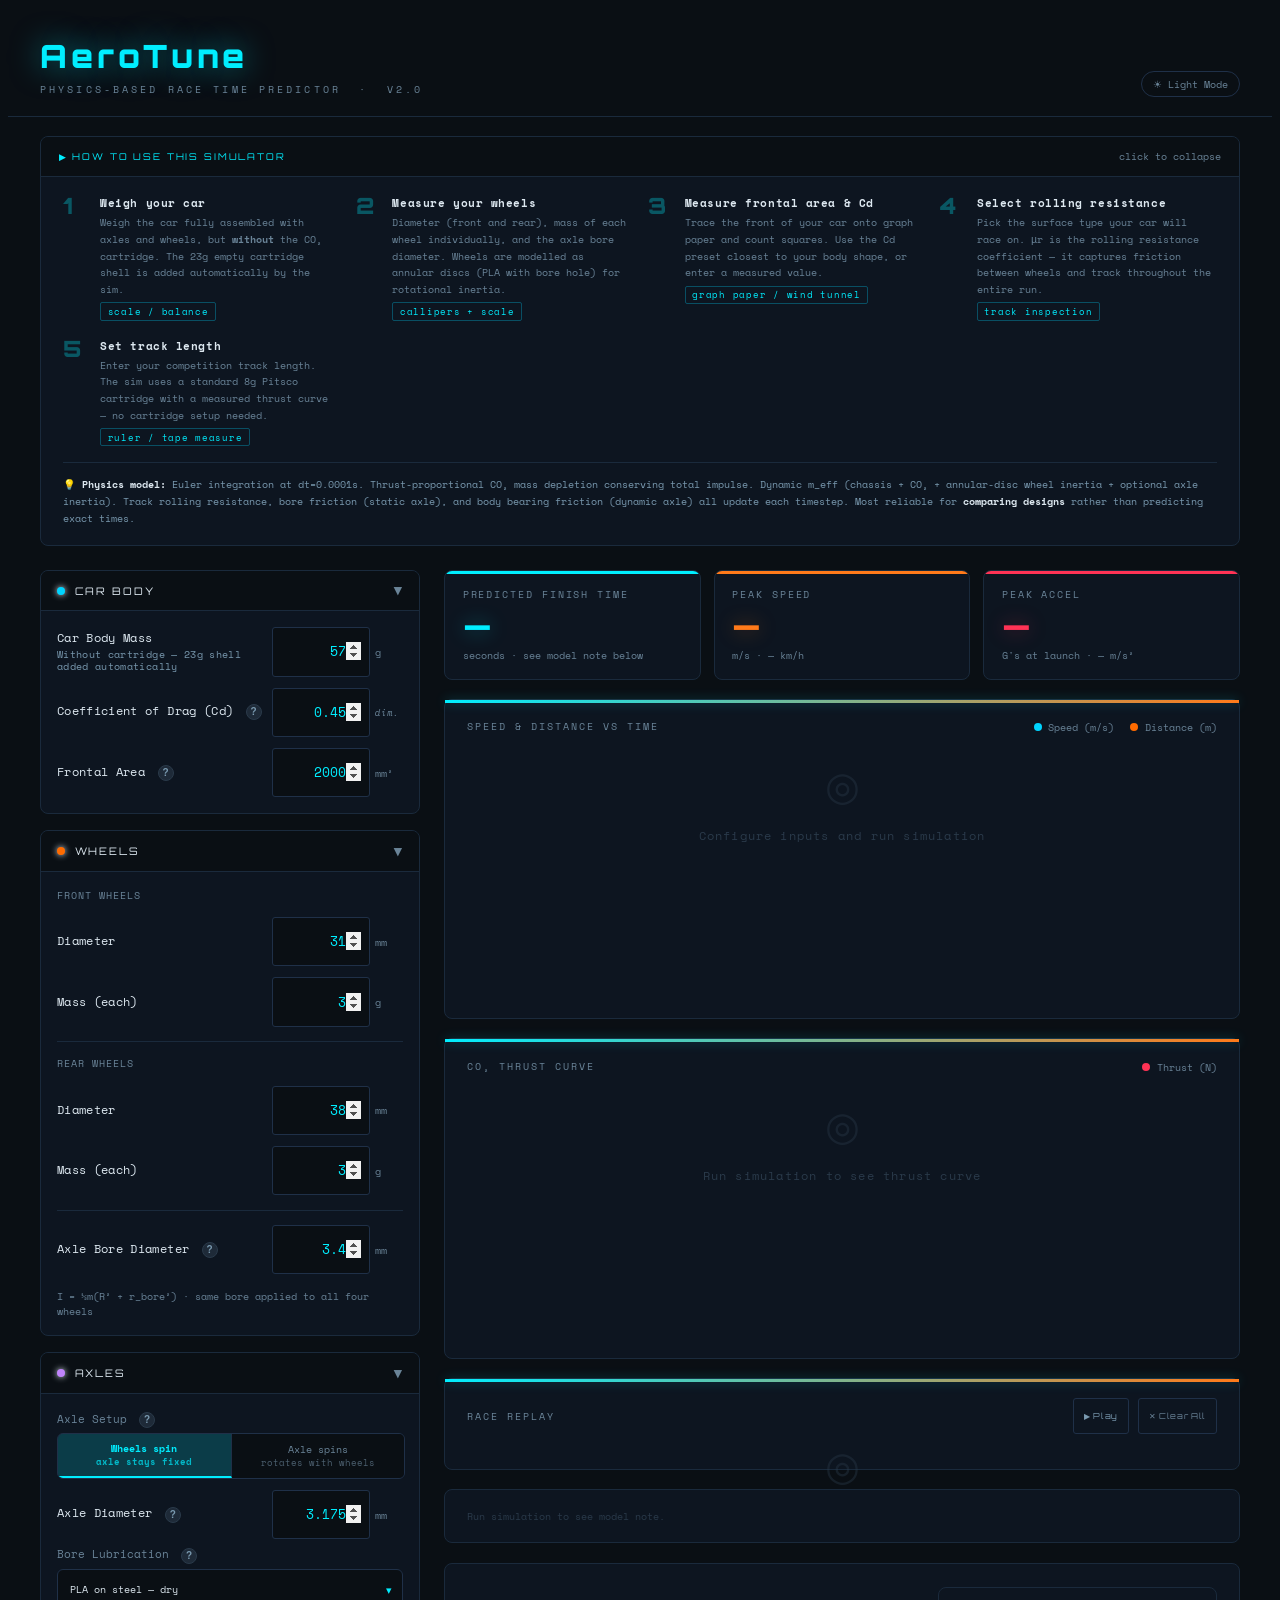
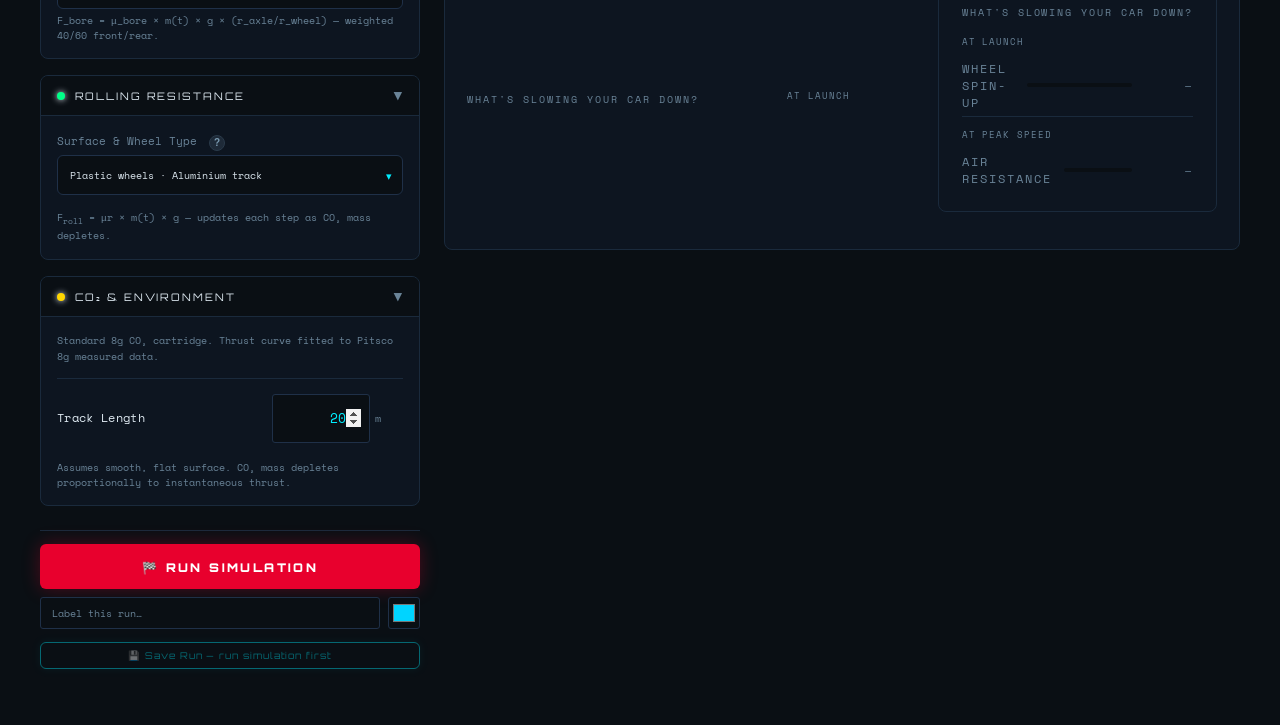
==== commit 99d7bc21: "fix for now" ====
--- a/index.html
+++ b/index.html
@@ -392,68 +392,38 @@
     <div class="breakdown-card" id="forces-card">
       <div class="breakdown-title" style="display:flex;justify-content:space-between;align-items:center;">
         <span>What's slowing your car down?</span>
-        <span style="font-size:.58rem;color:#7a9ab0;cursor:pointer;text-decoration:underline;font-family:var(--font-mono);font-weight:400;letter-spacing:.05em;text-transform:none;" onclick="toggleForcesExplain()">explain these forces</span>
-      </div>
-      <div id="forces-explain" style="display:none;font-size:.63rem;color:#7a9ab0;line-height:1.7;background:var(--surface);border-radius:3px;padding:.6rem .8rem;margin-bottom:.8rem;">
-        <strong style="color:var(--text);">At launch</strong> air drag is zero. Resistance is wheel spin-up inertia only — PLA wheels as annular discs: I = ½m(R² + r_bore²).<br><br>
-        <strong style="color:var(--text);">Track rolling resistance</strong> — wheel deformation against the track surface. F = μr × m(t) × g.<br><br>
-        <strong style="color:var(--text);">Bore friction</strong> (static axle) — PLA bore sliding radially on the steel axle. F = μ_bore × m(t) × g × (r_axle/r_wheel). Graphite reduces μ from ~0.25 to ~0.10.<br><br>
-        <strong style="color:var(--text);">Body bearing friction</strong> (dynamic axle) — steel axle spinning in the car body hole. Same formula: F = μ_body × m(t) × g × (r_axle/r_wheel).<br><br>
-        <strong style="color:var(--text);">At peak speed</strong> air drag dominates — grows with v² and is the biggest force to fight at high speed.
-      </div>
-      <div style="font-size:.58rem;letter-spacing:.1em;color:var(--muted);text-transform:uppercase;margin-bottom:.4rem;">At Launch</div>
+        <div style="font-size:.58rem;letter-spacing:.1em;color:var(--muted);text-transform:uppercase;margin-bottom:.4rem;">At Launch</div>
       <div class="breakdown-row">
-        <div class="bd-label">Wheel Spin-up</div>
-        <div class="bd-bar-wrap"><div class="bd-bar" id="bar-rot" style="background:var(--yellow);width:0%"></div></div>
-        <div class="bd-val" id="val-rot">—</div>
-      </div>
-      <div style="font-size:.58rem;letter-spacing:.1em;color:var(--muted);text-transform:uppercase;margin-bottom:.4rem;margin-top:.6rem;">Throughout Race</div>
-      <div class="breakdown-row">
-        <div class="bd-label">Track Rolling</div>
-        <div class="bd-bar-wrap"><div class="bd-bar" id="bar-roll" style="background:var(--green);width:0%"></div></div>
-        <div class="bd-val" id="val-roll">—</div>
-      </div>
-      <div class="breakdown-row" id="bore-friction-row">
-        <div class="bd-label">Bore Friction</div>
-        <div class="bd-bar-wrap"><div class="bd-bar" id="bar-bore" style="background:#c084fc;width:0%"></div></div>
-        <div class="bd-val" id="val-bore">—</div>
-      </div>
-      <div class="breakdown-row" id="body-bearing-row">
-        <div class="bd-label">Body Bearing</div>
-        <div class="bd-bar-wrap"><div class="bd-bar" id="bar-body" style="background:#fb923c;width:0%"></div></div>
-        <div class="bd-val" id="val-body">—</div>
-      </div>
-      <div style="font-size:.58rem;letter-spacing:.1em;color:var(--muted);text-transform:uppercase;margin-bottom:.4rem;margin-top:.6rem;">At Peak Speed</div>
-      <div class="breakdown-row">
-        <div class="bd-label">Air Resistance</div>
-        <div class="bd-bar-wrap"><div class="bd-bar" id="bar-aero" style="background:var(--accent);width:0%"></div></div>
-        <div class="bd-val" id="val-aero">—</div>
-      </div>
-    </div>
-
-    <div class="breakdown-card" id="saved-runs-card">
-      <div class="breakdown-title" style="display:flex;justify-content:space-between;align-items:center;">
-        <span>Saved Runs</span>
-        <div style="display:flex;gap:.5rem;">
-          <button class="mini-btn danger" onclick="clearAllRuns()">✕ Clear All</button>
-        </div>
-      </div>
-      <div id="saved-runs-list">
-        <div class="empty-state" id="saved-runs-empty">
-          <div class="empty-icon">◎</div>
-          <div class="empty-text">No saved runs yet</div>
-        </div>
-      </div>
-      <div id="time-chart-wrap" style="display:none;margin-top:1rem;">
-        <div style="font-size:.62rem;letter-spacing:.15em;color:var(--muted);text-transform:uppercase;margin-bottom:.5rem;">Finish Time Comparison</div>
-        <canvas id="time-chart"></canvas>
-      </div>
-    </div>
-
-  </div>
-</div>
-
-<script src="physics.js"></script>
-<script src="ui.js"></script>
-</body>
-</html>
+       <div class="breakdown-card" id="forces-card">
+
+  <div class="breakdown-title">
+    What's slowing your car down?
+  </div>
+
+  <!-- AT LAUNCH -->
+  <div style="font-size:.58rem;letter-spacing:.1em;color:var(--muted);text-transform:uppercase;margin-bottom:.4rem;">
+    At Launch
+  </div>
+
+  <div class="breakdown-row">
+    <div class="bd-label">Wheel Spin-up</div>
+    <div class="bd-bar-wrap">
+      <div class="bd-bar" id="bar-rot" style="background:var(--yellow);width:0%"></div>
+    </div>
+    <div class="bd-val" id="val-rot">—</div>
+  </div>
+
+  <!-- AT PEAK SPEED -->
+  <div style="font-size:.58rem;letter-spacing:.1em;color:var(--muted);text-transform:uppercase;margin:.7rem 0 .4rem;">
+    At Peak Speed
+  </div>
+
+  <div class="breakdown-row">
+    <div class="bd-label">Air Resistance</div>
+    <div class="bd-bar-wrap">
+      <div class="bd-bar" id="bar-aero" style="background:var(--accent);width:0%"></div>
+    </div>
+    <div class="bd-val" id="val-aero">—</div>
+  </div>
+
+</div>
--- a/style.css
+++ b/style.css
@@ -0,0 +1,620 @@
+@import url('https://fonts.googleapis.com/css2?family=Orbitron:wght@400;700;900&family=Space+Mono:wght@400;700&display=swap');
+
+:root {
+  --bg: #0a0f14;
+  --surface: #0a0f14;
+  --panel: #0d1520;
+  --border: #1a2a3c;
+  --border2: #1f3048;
+  --accent: #00eeff;
+  --accent2: #ff7a1a;
+  --green: #00ff88;
+  --red: #ff3355;
+  --yellow: #ffd600;
+  --text: #dde8f0;
+  --muted: #6a8498;
+  --muted2: #2a3a4a;
+  --font-display: 'Orbitron', 'Arial Black', sans-serif;
+  --font-mono: 'Space Mono', 'Courier New', monospace;
+}
+
+canvas { display: block; max-width: 100%; }
+
+body {
+  background: var(--bg);
+  color: var(--text);
+  font-family: var(--font-mono);
+  font-size: 15px;
+  min-height: 100vh;
+  overflow-x: hidden;
+}
+
+.header {
+  padding: 2rem 2rem 0;
+  border-bottom: 1px solid var(--border);
+  margin-bottom: 0;
+}
+.header-inner {
+  max-width: 1400px;
+  margin: 0 auto;
+  display: flex;
+  align-items: flex-end;
+  justify-content: space-between;
+  padding-bottom: 1.2rem;
+  flex-wrap: wrap;
+  gap: 1rem;
+}
+.logo { display:flex; flex-direction:column; gap:.55rem; }
+.logo-title {
+  font-family: var(--font-display);
+  font-size: clamp(1.4rem, 3vw, 2rem);
+  font-weight: 900;
+  letter-spacing: .12em;
+  color: var(--accent);
+  line-height:1;
+  text-shadow: 0 0 30px rgba(0,238,255,0.5);
+}
+.logo-sub {
+  font-size: .65rem;
+  letter-spacing: .3em;
+  color: var(--muted);
+  text-transform: uppercase;
+}
+
+.app {
+  max-width: 1400px;
+  margin: 0 auto;
+  padding: 1.5rem 2rem 3rem;
+  display: grid;
+  grid-template-columns: 380px 1fr;
+  gap: 1.5rem;
+}
+
+/* ── Tablet (portrait iPad etc) ── */
+@media(max-width:900px) {
+  .app { grid-template-columns: 1fr; padding: 1rem 1rem 2rem; }
+  .onboard { padding: .8rem 1rem 0; }
+  .header { padding: 1.2rem 1rem 0; }
+  .header-inner { padding-bottom: .9rem; }
+}
+
+/* ── Phone ── */
+@media(max-width:520px) {
+  .app { padding: .6rem .6rem 2rem; gap: .8rem; }
+  .onboard { padding: .6rem .6rem 0; }
+  .header { padding: .9rem .6rem 0; }
+  .logo-title { font-size: 1.2rem; letter-spacing: .08em; }
+  .logo-sub { font-size: .55rem; letter-spacing: .18em; }
+  .section-body { padding: .75rem .75rem; gap: .6rem; }
+  .section-header { padding: .6rem .75rem; }
+  .results-grid { grid-template-columns: 1fr 1fr; gap: .5rem; }
+  .result-card { padding: .75rem .85rem; }
+  .result-value { font-size: 1.7rem; }
+  .chart-card { padding: .9rem .9rem; }
+  .breakdown-card { padding: .9rem .9rem; }
+  .range-card { padding: .9rem .9rem; }
+  .onboard-body { padding: .9rem .9rem; gap: .75rem; }
+  .run-btn { font-size: .68rem; padding: .9rem .75rem; }
+  .save-btn { font-size: .55rem; }
+}
+
+.sidebar { display:flex; flex-direction:column; gap:1rem; }
+.sidebar-sticky { margin-top:.5rem; padding-top:.8rem; border-top: 1px solid var(--border); }
+
+.section-card {
+  background: var(--panel);
+  border: 1px solid var(--border);
+  border-radius: 8px;
+  overflow: hidden;
+}
+
+.section-header {
+  display: flex;
+  align-items: center;
+  gap: .6rem;
+  padding: .7rem 1rem;
+  background: var(--surface);
+  border-bottom: 1px solid var(--border);
+  cursor: pointer;
+  user-select: none;
+}
+.section-header:hover { background: #141c24; }
+.section-dot {
+  width: 8px; height: 8px;
+  border-radius: 50%;
+  flex-shrink:0;
+  box-shadow: 0 0 6px currentColor;
+}
+.section-title {
+  font-family: var(--font-display);
+  font-size: .65rem;
+  letter-spacing: .18em;
+  text-transform: uppercase;
+  color: var(--text);
+  flex:1;
+}
+.section-arrow {
+  font-size: .7rem;
+  color: var(--muted);
+  transition: transform .2s;
+}
+.section-arrow.open { transform: rotate(90deg); }
+
+.section-body { padding: 1rem; display:flex; flex-direction:column; gap:.7rem; }
+.section-body.collapsed { display:none; }
+
+.input-row {
+  display: grid;
+  grid-template-columns: 1fr auto;
+  align-items: center;
+  gap: .5rem;
+}
+.input-row label {
+  font-size: .72rem;
+  color: var(--text);
+  letter-spacing: .03em;
+  line-height: 1.3;
+}
+.input-row label span {
+  display: block;
+  font-size: .6rem;
+  color: #7a9ab0;
+  margin-top:.1rem;
+}
+.input-wrap {
+  display:flex;
+  align-items:center;
+  gap:.3rem;
+}
+input[type=number], select {
+  background: var(--surface);
+  border: 1px solid var(--border2);
+  border-radius: 3px;
+  color: var(--accent);
+  font-family: var(--font-mono);
+  font-size: .8rem;
+  padding: .35rem .5rem;
+  width: 80px;
+  text-align: right;
+  outline: none;
+  transition: border-color .15s;
+  /* Ensure adequate touch target height */
+  min-height: 36px;
+}
+@media(max-width:520px) {
+  input[type=number] { width: 68px; font-size: .75rem; min-height: 40px; }
+  .input-row label { font-size: .68rem; }
+  .unit { font-size: .6rem; width: 22px; }
+}
+input[type=number]:focus, select:focus {
+  border-color: var(--accent);
+  box-shadow: 0 0 0 2px rgba(0,212,255,0.1);
+}
+input[type=number]::-webkit-inner-spin-button,
+input[type=number]::-webkit-outer-spin-button { opacity: 1; }
+select { width: auto; text-align:left; cursor:pointer; }
+.unit {
+  font-size: .65rem;
+  color: var(--muted);
+  white-space: nowrap;
+  width: 28px;
+}
+
+.input-full { display:flex; flex-direction:column; gap:.3rem; }
+.input-full label { font-size:.7rem; color:var(--muted); }
+.input-full select { width:100%; text-align:left; }
+
+.divider { border:none; border-top:1px solid var(--border); margin:.2rem 0; }
+
+@keyframes card-pop {
+  0%   { transform: scale(1); }
+  50%  { transform: scale(1.03); }
+  100% { transform: scale(1); }
+}
+.run-btn {
+  width: 100%;
+  padding: 1rem 1rem .85rem;
+  background: #e8002d;
+  color: #fff;
+  border: none;
+  border-radius: 6px;
+  font-family: var(--font-display);
+  font-size: .75rem;
+  font-weight: 900;
+  letter-spacing: .2em;
+  cursor: pointer;
+  transition: filter .15s, transform .1s;
+  box-shadow: 0 0 18px rgba(232,0,45,0.3);
+}
+.run-btn:hover { filter: brightness(1.1); transform: translateY(-1px); }
+.run-btn:active { transform: scale(.98); filter: brightness(.95); }
+.result-card.pop { animation: card-pop .35s ease-out; }
+
+.main { display:flex; flex-direction:column; gap:1.2rem; }
+
+.results-grid {
+  display: grid;
+  grid-template-columns: repeat(auto-fit, minmax(150px, 1fr));
+  gap: .8rem;
+}
+.result-card {
+  background: var(--panel);
+  border: 1px solid var(--border);
+  border-radius: 8px;
+  padding: 1rem 1.1rem;
+  position:relative;
+  overflow:hidden;
+  transition: border-color .3s;
+}
+.result-card::before {
+  content:'';
+  position:absolute; top:0; left:0; right:0;
+  height: 3px;
+  transition: opacity .3s;
+}
+.rc-cyan::before   { background: var(--accent); }
+.rc-orange::before { background: var(--accent2); }
+.rc-red::before    { background: var(--red); }
+
+.result-label {
+  font-size: .6rem;
+  letter-spacing: .2em;
+  text-transform: uppercase;
+  color: var(--muted);
+  margin-bottom: .4rem;
+}
+.result-value {
+  font-family: var(--font-display);
+  font-size: 2.2rem;
+  font-weight: 700;
+  line-height: 1;
+  transition: color .3s;
+}
+.rc-cyan   .result-value { color: var(--accent); text-shadow: 0 0 20px rgba(0,238,255,0.4); }
+.rc-orange .result-value { color: var(--accent2); text-shadow: 0 0 20px rgba(255,122,26,0.4); }
+.rc-red    .result-value { color: var(--red); text-shadow: 0 0 20px rgba(255,51,85,0.4); }
+.result-unit { font-size: .65rem; color: var(--muted); margin-top:.25rem; }
+
+.chart-card {
+  background: var(--panel);
+  border: 1px solid var(--border);
+  border-radius: 8px;
+  padding: 1.2rem 1.4rem;
+  position:relative;
+  min-height: 280px;
+}
+.chart-card::before {
+  content:'';
+  position:absolute; top:0; left:0; right:0;
+  height:3px;
+  background: linear-gradient(90deg, var(--accent), var(--accent2));
+  box-shadow: 0 0 12px rgba(0,238,255,0.3);
+}
+.chart-header {
+  display:flex; justify-content:space-between; align-items:center;
+  margin-bottom:1rem; flex-wrap:wrap; gap:.5rem;
+}
+@media(max-width:520px) {
+  .chart-header { margin-bottom: .7rem; }
+  .chart-legend { gap: .6rem; }
+  .legend-item { font-size: .58rem; }
+}
+.chart-title { font-size:.62rem; letter-spacing:.2em; color:var(--muted); text-transform:uppercase; }
+.chart-legend { display:flex; gap:1rem; }
+.legend-item { display:flex; align-items:center; gap:.4rem; font-size:.65rem; color:var(--muted); }
+.legend-dot { width:8px; height:8px; border-radius:50%; }
+
+.range-card {
+  background: var(--panel);
+  border: 1px solid var(--border);
+  border-radius: 8px;
+  padding: 1.1rem 1.4rem;
+}
+.range-note { font-size:.65rem; color:#7a9ab0; line-height:1.6; }
+
+.empty-state {
+  display:flex; flex-direction:column; align-items:center; justify-content:center;
+  height:200px; color:var(--muted2); gap:.8rem;
+  position:absolute; top:0; left:0; right:0; bottom:0;
+  pointer-events:none;
+}
+.chart-card, .breakdown-card, .range-card {
+  position: relative;
+}
+.empty-icon { font-size:2.5rem; opacity:.4; }
+.empty-text { font-size:.75rem; letter-spacing:.1em; }
+
+::-webkit-scrollbar { width:6px; }
+::-webkit-scrollbar-track { background:var(--bg); }
+::-webkit-scrollbar-thumb { background:var(--border2); border-radius:3px; }
+
+.onboard {
+  max-width: 1400px;
+  margin: 0 auto;
+  padding: 1.2rem 2rem 0;
+}
+.onboard-inner {
+  background: var(--panel);
+  border: 1px solid var(--border);
+  border-radius: 8px;
+  overflow: hidden;
+}
+.onboard-header {
+  display: flex;
+  align-items: center;
+  justify-content: space-between;
+  padding: .7rem 1.1rem;
+  background: var(--surface);
+  border-bottom: 1px solid var(--border);
+  cursor: pointer;
+  user-select: none;
+}
+.onboard-header:hover { background: #141c24; }
+.onboard-tag {
+  font-family: var(--font-display);
+  font-size: .58rem;
+  letter-spacing: .2em;
+  color: var(--accent);
+  text-transform: uppercase;
+}
+.onboard-toggle { font-size: .65rem; color: var(--muted); }
+.onboard-body {
+  padding: 1.1rem 1.4rem;
+  display: grid;
+  grid-template-columns: repeat(auto-fit, minmax(220px, 1fr));
+  gap: 1rem;
+}
+.onboard-body.hidden { display: none; }
+.step { display: flex; gap: .8rem; align-items: flex-start; }
+.step-num {
+  font-family: var(--font-display);
+  font-size: 1.4rem;
+  font-weight: 900;
+  color: var(--accent);
+  opacity: .3;
+  line-height: 1;
+  flex-shrink: 0;
+  width: 24px;
+}
+.step-title { font-size: .7rem; color: var(--text); font-weight: 600; margin-bottom: .2rem; letter-spacing: .05em; }
+.step-desc { font-size: .65rem; color: var(--muted); line-height: 1.6; }
+.step-tool {
+  display: inline-block;
+  font-size: .58rem;
+  color: var(--accent);
+  border: 1px solid rgba(0,212,255,.3);
+  border-radius: 2px;
+  padding: .1rem .4rem;
+  margin-top: .3rem;
+  letter-spacing: .08em;
+}
+.onboard-note {
+  grid-column: 1 / -1;
+  font-size: .63rem;
+  color: #7a9ab0;
+  border-top: 1px solid var(--border);
+  padding-top: .8rem;
+  line-height: 1.7;
+}
+
+.save-bar { display:flex; flex-direction:column; gap:.4rem; margin-top:.5rem; }
+.save-input {
+  flex:1; background:var(--surface); border:1px solid var(--border2);
+  color:var(--text); font-family:var(--font-mono); font-size:.65rem;
+  padding:.45rem .7rem; border-radius:3px; outline:none;
+}
+.save-input:focus { border-color:var(--accent); }
+.save-input::placeholder { color:var(--muted); }
+.save-btn {
+  font-family:var(--font-display); font-size:.58rem; letter-spacing:.1em;
+  padding:.45rem .9rem; border-radius:6px; cursor:pointer; white-space:nowrap;
+  border:1px solid var(--accent); background:transparent; color:var(--accent);
+  transition:all .2s;
+  box-shadow: 0 0 8px rgba(0,238,255,0.15);
+}
+.save-btn:hover { background:var(--accent); color:#000; box-shadow: 0 0 16px rgba(0,238,255,0.4); transform: translateY(-1px); }
+.mini-btn {
+  font-family:var(--font-display); font-size:.52rem; letter-spacing:.08em;
+  padding:.3rem .6rem; border-radius:3px; cursor:pointer;
+  border:1px solid var(--border2); background:transparent; color:#7a9ab0;
+  transition:all .15s;
+  min-height: 36px;
+  white-space: nowrap;
+}
+.mini-btn:hover { border-color:var(--accent); color:var(--accent); }
+.mini-btn.danger { border-color:var(--border2); color:var(--muted); }
+.mini-btn.danger:hover { border-color:var(--red); color:var(--red); }
+
+.run-row {
+  display:grid; grid-template-columns:auto 1fr auto auto auto;
+  align-items:center; gap:.5rem;
+  padding:.45rem .5rem; border-bottom:1px solid var(--border);
+  font-size:.65rem;
+}
+@media(max-width:520px) {
+  .run-row { grid-template-columns: auto 1fr auto auto; font-size:.6rem; gap:.3rem; }
+  .run-time { font-size:.65rem; }
+}
+.run-row:last-child { border-bottom:none; }
+.run-dot { width:10px; height:10px; border-radius:50%; flex-shrink:0; }
+.run-name { color:var(--text); font-weight:600; min-width:0; overflow:hidden; text-overflow:ellipsis; white-space:nowrap; }
+.run-time { color:var(--accent); font-weight:700; white-space:nowrap; }
+.run-delta { font-size:.62rem; font-weight:700; white-space:nowrap; }
+.run-delta.faster { color:var(--green); }
+.run-delta.slower { color:var(--red); }
+.run-del { cursor:pointer; color:var(--muted); font-size:.7rem; padding:.1rem .3rem; }
+.run-del:hover { color:var(--red); }
+
+.input-wrap input.invalid { border-color:var(--red) !important; }
+
+#validation-banner {
+  display:none; background:rgba(255,51,85,0.12);
+  border:1px solid rgba(255,51,85,0.4);
+  border-radius:3px; padding:.6rem .9rem;
+  font-size:.65rem; color:#ff8899; line-height:1.6;
+  margin-bottom:.5rem;
+}
+#validation-banner.visible { display:block; }
+
+.tip-btn {
+  display: inline-flex;
+  align-items: center;
+  justify-content: center;
+  width: 16px; height: 16px;
+  border-radius: 50%;
+  background: #1e2a38;
+  border: 1px solid #2a3a4a;
+  color: #7a9ab0;
+  font-size: 10px;
+  font-family: Arial, sans-serif;
+  font-weight: 700;
+  cursor: pointer;
+  margin-left: 5px;
+  vertical-align: middle;
+  flex-shrink: 0;
+  padding: 0; line-height: 0; letter-spacing: 0;
+}
+.tip-btn:focus { outline: none; }
+.tip-box {
+  display: none;
+  background: #0d1117;
+  border: 1px solid #1e2a38;
+  border-radius: 4px;
+  padding: .6rem .8rem;
+  font-size: .63rem;
+  color: #c8d8e8;
+  line-height: 1.6;
+  margin-top: .4rem;
+  width: 100%;
+  box-sizing: border-box;
+}
+.tip-box.open { display: block; }
+
+.pill-group {
+  display: flex; gap: 0;
+  border: 1px solid var(--border2);
+  border-radius: 6px;
+  overflow: hidden;
+  width: 100%;
+}
+.pill-opt {
+  flex: 1;
+  padding: .5rem .4rem;
+  font-family: var(--font-mono);
+  font-size: .63rem;
+  color: var(--muted);
+  background: var(--surface);
+  border: none;
+  border-right: 1px solid var(--border2);
+  cursor: pointer;
+  text-align: center;
+  transition: background .15s, color .15s;
+  line-height: 1.3;
+  min-height: 44px;  /* touch target */
+  display: flex;
+  flex-direction: column;
+  align-items: center;
+  justify-content: center;
+}
+.pill-opt:last-child { border-right: none; }
+.pill-opt:hover { background: #151e2a; color: var(--text); }
+.pill-opt.active {
+  background: rgba(0,238,255,0.18);
+  color: var(--accent);
+  font-weight: 700;
+  border-bottom: 2px solid var(--accent);
+}
+
+.styled-select-wrap {
+  position: relative;
+  width: 100%;
+}
+.styled-select-wrap::after {
+  content: '▾';
+  position: absolute;
+  right: .7rem; top: 50%;
+  transform: translateY(-50%);
+  color: var(--accent);
+  font-size: .7rem;
+  pointer-events: none;
+}
+.styled-select {
+  width: 100%;
+  appearance: none; -webkit-appearance: none;
+  background: var(--surface);
+  border: 1px solid var(--border2);
+  border-radius: 6px;
+  color: var(--text);
+  font-family: var(--font-mono);
+  font-size: .65rem;
+  padding: .5rem 2rem .5rem .75rem;
+  cursor: pointer; outline: none;
+  transition: border-color .15s;
+  min-height: 40px;
+}
+.styled-select:focus { border-color: var(--accent); box-shadow: 0 0 0 2px rgba(0,212,255,0.1); }
+.styled-select option { background: #0d1117; color: var(--text); }
+
+.breakdown-card {
+  background: var(--panel);
+  border: 1px solid var(--border);
+  border-radius: 8px;
+  padding: 1.1rem 1.4rem;
+  }
+.breakdown-title { font-size:.62rem; letter-spacing:.2em; color:var(--muted); text-transform:uppercase; margin-bottom:.9rem; }
+.breakdown-row {
+  display:flex; align-items:center; gap:.8rem;
+  padding:.35rem 0; border-bottom:1px solid var(--border);
+  font-size:.72rem;
+}
+.breakdown-row:last-child { border-bottom:none; }
+.bd-label { color:var(--muted); flex:1; }
+.bd-bar-wrap { flex:2; height:4px; background:var(--surface); border-radius:2px; overflow:hidden; }
+.bd-bar { height:100%; border-radius:2px; transition: width .5s; }
+.bd-val { font-size:.65rem; color:var(--muted); white-space:nowrap; min-width:48px; text-align:right; }
+
+/* Light mode */
+body.light {
+  --bg: #f0f4f8;
+  --surface: #ffffff;
+  --panel: #ffffff;
+  --border: #d0dae6;
+  --border2: #b8c8d8;
+  --accent: #0088bb;
+  --accent2: #d44800;
+  --green: #008844;
+  --red: #cc1133;
+  --yellow: #aa8800;
+  --text: #1a2a3a;
+  --muted: #5a7080;
+  --muted2: #c0d0dc;
+}
+body.light .header { border-bottom-color: var(--border); }
+body.light input[type=number], body.light .styled-select { color: var(--text); }
+body.light .rc-cyan .result-value,
+body.light .rc-orange .result-value,
+body.light .rc-red .result-value { text-shadow: none; }
+body.light .chart-card::before { box-shadow: none; }
+
+.theme-toggle {
+  background: none;
+  border: 1px solid var(--border2);
+  border-radius: 20px;
+  color: var(--muted);
+  font-family: var(--font-mono);
+  font-size: .6rem;
+  padding: .3rem .7rem;
+  cursor: pointer;
+  display: flex;
+  align-items: center;
+  gap: .4rem;
+  transition: border-color .15s, color .15s;
+}
+.theme-toggle:hover { border-color: var(--accent); color: var(--accent); }
+
+#r-delta.faster { background:rgba(0,255,136,0.15); color:var(--green); }
+#r-delta.slower { background:rgba(255,51,85,0.15); color:var(--red); }
+
+#replay-canvas { border: 1px solid var(--border); border-radius: 6px; }
+#replay-card { min-height: 0; }
+body.light #replay-canvas { border: 1px solid #000; }
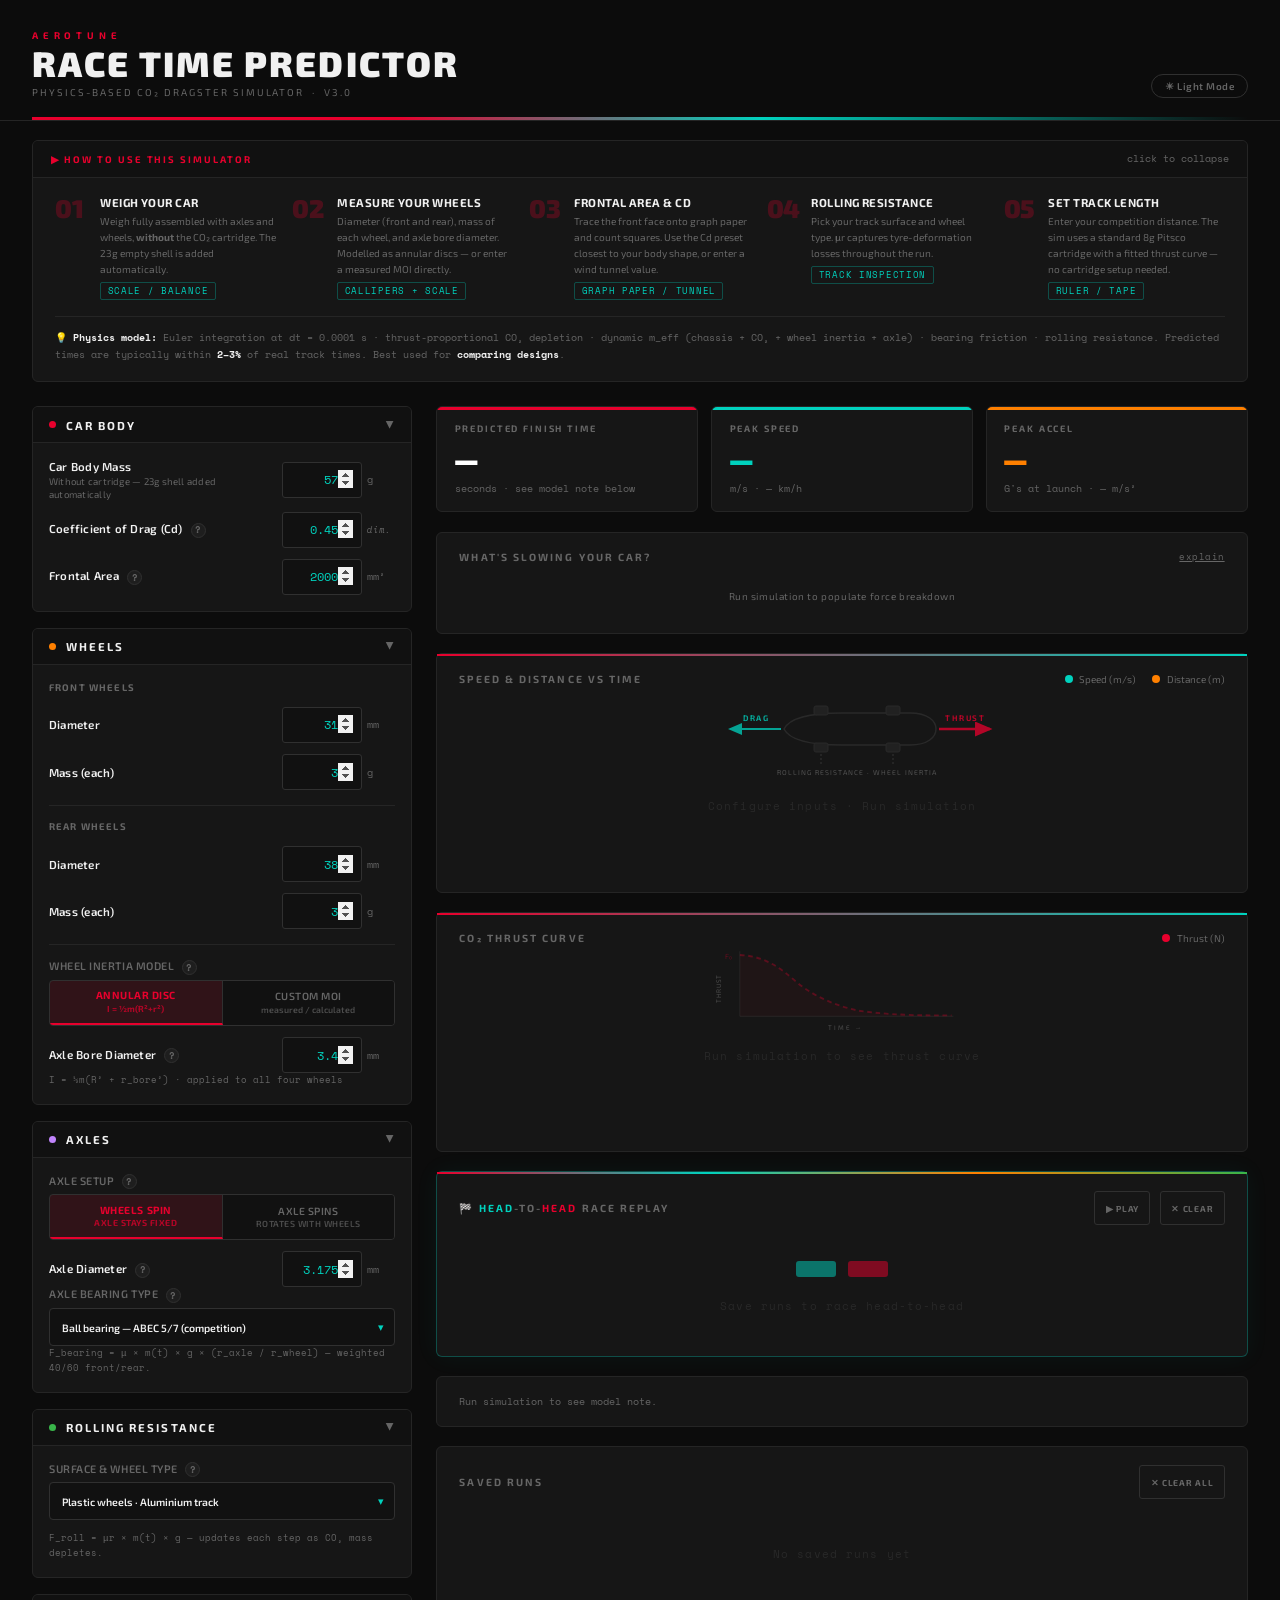
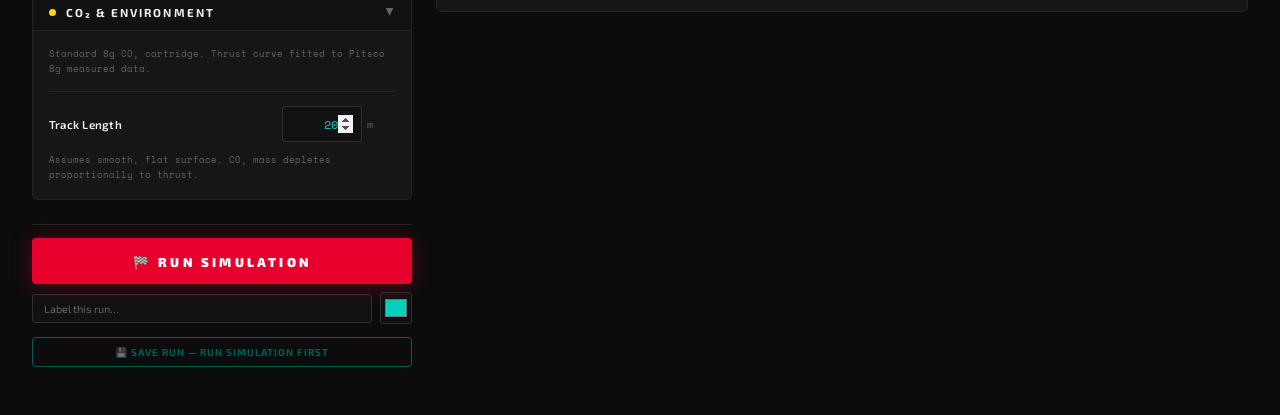
==== commit 7987ad8e: "V3.1" ====
--- a/index.html
+++ b/index.html
@@ -3,225 +3,493 @@
 <head>
   <meta charset="UTF-8">
   <meta name="viewport" content="width=device-width, initial-scale=1.0, maximum-scale=1.0">
-  <title>AeroTune</title>
-  <meta name="description" content="Physics-based CO2 dragster simulator that models aerodynamics, mass, friction, and velocity to predict race performance.">
-  <meta name="keywords" content="CO2 dragster, dragster simulator, physics simulation, aerodynamics, engineering project">
-  <meta property="og:title" content="AeroTune">
-  <meta property="og:description" content="Physics-based CO2 dragster simulator that models aerodynamics, mass, friction, and velocity to predict race performance.">
-  <meta property="og:type" content="website">
-  <meta property="og:url" content="https://JP7000.github.io/AeroTune">
-  <link rel="canonical" href="https://JP7000.github.io/AeroTune">
-
-  <!-- Google Analytics -->
+
+  <!-- ── SEO ─────────────────────────────────────────────────── -->
+  <title>AeroTune — CO₂ Dragster Race Time Predictor</title>
+  <meta name="description" content="Physics-based CO₂ dragster simulator that models aerodynamics, mass, friction, and velocity to predict race performance.">
+  <meta name="keywords"    content="CO2 dragster, dragster simulator, physics simulation, aerodynamics, F1 in Schools">
+  <link rel="canonical"    href="https://JP7000.github.io/AeroTune">
+
+  <!-- ── Open Graph ───────────────────────────────────────────── -->
+  <meta property="og:title"       content="AeroTune — CO₂ Dragster Race Time Predictor">
+  <meta property="og:description" content="Physics-based CO₂ dragster simulator for F1 in Schools and TSA competitors.">
+  <meta property="og:type"        content="website">
+  <meta property="og:url"         content="https://JP7000.github.io/AeroTune">
+
+  <!-- ── Analytics ────────────────────────────────────────────── -->
   <script async src="https://www.googletagmanager.com/gtag/js?id=G-X3VV5XXW72"></script>
   <script>
     window.dataLayer = window.dataLayer || [];
-    function gtag(){dataLayer.push(arguments);}
+    function gtag() { dataLayer.push(arguments); }
     gtag('js', new Date());
     gtag('config', 'G-X3VV5XXW72');
   </script>
-  <meta name="google-site-verification" content="DekrRBbofhLB_k5p50McFN2pv17AHm0qP8BRPqkTiJ0" />
+  <meta name="google-site-verification" content="DekrRBbofhLB_k5p50McFN2pv17AHm0qP8BRPqkTiJ0">
+
+  <!-- ── Fonts ────────────────────────────────────────────────── -->
+  <!-- Exo 2: display / headings (motorsport geometric) -->
+  <!-- Space Mono: numeric readouts (timing screen) -->
+  <link rel="preconnect" href="https://fonts.googleapis.com">
+  <link rel="preconnect" href="https://fonts.gstatic.com" crossorigin>
+  <link href="https://fonts.googleapis.com/css2?family=Exo+2:ital,wght@0,400;0,600;0,700;0,900;1,400&family=Space+Mono:wght@400;700&display=swap" rel="stylesheet">
 
   <link rel="stylesheet" href="style.css">
 </head>
 <body>
 
-<div class="header">
+
+<!-- ════════════════════════════════════════════════════════════
+     HEADER
+════════════════════════════════════════════════════════════ -->
+<header class="header">
   <div class="header-inner">
     <div class="logo">
-      <div class="logo-title">AeroTune</div>
-      <div class="logo-sub">Physics-Based Race Time Predictor &nbsp;·&nbsp; v2.0</div>
+      <div class="logo-eyebrow">AeroTune</div>
+      <div class="logo-title">Race Time Predictor</div>
+      <div class="logo-sub">Physics-Based CO₂ Dragster Simulator &nbsp;·&nbsp; v3.0</div>
     </div>
-    <button class="theme-toggle" onclick="toggleTheme()" id="theme-btn">☀ Light Mode</button>
+    <button class="theme-toggle" id="theme-btn" onclick="toggleTheme()">☀ Light Mode</button>
   </div>
-</div>
-
-<div class="onboard">
+  <div class="header-stripe" aria-hidden="true"></div>
+</header>
+
+
+<!-- ════════════════════════════════════════════════════════════
+     ONBOARDING — collapsible how-to panel
+════════════════════════════════════════════════════════════ -->
+<section class="onboard">
   <div class="onboard-inner">
-    <div class="onboard-header" onclick="toggleOnboard(this)">
+
+    <div class="onboard-header" onclick="toggleOnboard(this)" role="button" aria-expanded="true">
       <div class="onboard-tag">▶ How to use this simulator</div>
       <div class="onboard-toggle" id="onboard-toggle-label">click to collapse</div>
     </div>
+
     <div class="onboard-body" id="onboard-body">
+
       <div class="step">
-        <div class="step-num">1</div>
+        <div class="step-num">01</div>
         <div class="step-content">
           <div class="step-title">Weigh your car</div>
-          <div class="step-desc">Weigh the car fully assembled with axles and wheels, but <strong>without</strong> the CO₂ cartridge. The 23g empty cartridge shell is added automatically by the sim.</div>
+          <div class="step-desc">
+            Weigh fully assembled with axles and wheels, <strong>without</strong>
+            the CO₂ cartridge. The 23g empty shell is added automatically.
+          </div>
           <span class="step-tool">scale / balance</span>
         </div>
       </div>
+
       <div class="step">
-        <div class="step-num">2</div>
+        <div class="step-num">02</div>
         <div class="step-content">
           <div class="step-title">Measure your wheels</div>
-          <div class="step-desc">Diameter (front and rear), mass of each wheel individually, and the axle bore diameter. Wheels are modelled as annular discs (PLA with bore hole) for rotational inertia.</div>
+          <div class="step-desc">
+            Diameter (front and rear), mass of each wheel, and axle bore diameter.
+            Modelled as annular discs — or enter a measured MOI directly.
+          </div>
           <span class="step-tool">callipers + scale</span>
         </div>
       </div>
+
       <div class="step">
-        <div class="step-num">3</div>
+        <div class="step-num">03</div>
         <div class="step-content">
-          <div class="step-title">Measure frontal area &amp; Cd</div>
-          <div class="step-desc">Trace the front of your car onto graph paper and count squares. Use the Cd preset closest to your body shape, or enter a measured value.</div>
-          <span class="step-tool">graph paper / wind tunnel</span>
-        </div>
-      </div>
+          <div class="step-title">Frontal area &amp; Cd</div>
+          <div class="step-desc">
+            Trace the front face onto graph paper and count squares. Use the Cd
+            preset closest to your body shape, or enter a wind tunnel value.
+          </div>
+          <span class="step-tool">graph paper / tunnel</span>
+        </div>
+      </div>
+
       <div class="step">
-        <div class="step-num">4</div>
+        <div class="step-num">04</div>
         <div class="step-content">
-          <div class="step-title">Select rolling resistance</div>
-          <div class="step-desc">Pick the surface type your car will race on. μr is the rolling resistance coefficient — it captures friction between wheels and track throughout the entire run.</div>
+          <div class="step-title">Rolling resistance</div>
+          <div class="step-desc">
+            Pick your track surface and wheel type. μr captures tyre-deformation
+            losses throughout the run.
+          </div>
           <span class="step-tool">track inspection</span>
         </div>
       </div>
+
       <div class="step">
-        <div class="step-num">5</div>
+        <div class="step-num">05</div>
         <div class="step-content">
           <div class="step-title">Set track length</div>
-          <div class="step-desc">Enter your competition track length. The sim uses a standard 8g Pitsco cartridge with a measured thrust curve — no cartridge setup needed.</div>
-          <span class="step-tool">ruler / tape measure</span>
-        </div>
-      </div>
+          <div class="step-desc">
+            Enter your competition distance. The sim uses a standard 8g Pitsco
+            cartridge with a fitted thrust curve — no cartridge setup needed.
+          </div>
+          <span class="step-tool">ruler / tape</span>
+        </div>
+      </div>
+
       <div class="onboard-note">
-        💡 <strong style="color:var(--text)">Physics model:</strong> Euler integration at dt=0.0001s. Thrust-proportional CO₂ mass depletion conserving total impulse. Dynamic m_eff (chassis + CO₂ + annular-disc wheel inertia + optional axle inertia). Track rolling resistance, bore friction (static axle), and body bearing friction (dynamic axle) all update each timestep. Most reliable for <strong style="color:var(--text)">comparing designs</strong> rather than predicting exact times.
-      </div>
-    </div>
+        💡 <strong style="color:var(--text)">Physics model:</strong>
+        Euler integration at dt = 0.0001 s · thrust-proportional CO₂ depletion ·
+        dynamic m_eff (chassis + CO₂ + wheel inertia + axle) · bearing friction ·
+        rolling resistance. Predicted times are typically within
+        <strong style="color:var(--text)">2–3%</strong> of real track times.
+        Best used for <strong style="color:var(--text)">comparing designs</strong>.
+      </div>
+
+    </div><!-- /onboard-body -->
   </div>
-</div>
-
+</section>
+
+
+<!-- ════════════════════════════════════════════════════════════
+     APP LAYOUT — sidebar inputs + main results
+════════════════════════════════════════════════════════════ -->
 <div class="app">
 
-  <!-- ══════════════ SIDEBAR ══════════════ -->
-  <div class="sidebar">
-
-    <!-- Car Body -->
+
+  <!-- ══════════════════════════
+       SIDEBAR — input controls
+  ══════════════════════════ -->
+  <aside class="sidebar">
+
+
+    <!-- ── Car Body ─────────────────────────────────────────── -->
     <div class="section-card">
       <div class="section-header" onclick="toggleSection(this)">
-        <div class="section-dot" style="background:#00d4ff"></div>
+        <div class="section-dot" style="background:#E8002D"></div>
         <div class="section-title">Car Body</div>
-        <div class="section-arrow open">▶</div>
+        <div class="section-arrow open" aria-hidden="true">▶</div>
       </div>
       <div class="section-body">
+
         <div class="input-row">
-          <label>Car Body Mass <span>Without cartridge — 23g shell added automatically</span></label>
-          <div class="input-wrap"><input type="number" id="mass" value="57" min="10" max="500" step="0.5"><span class="unit">g</span></div>
-        </div>
+          <label for="mass">
+            Car Body Mass
+            <span>Without cartridge — 23g shell added automatically</span>
+          </label>
+          <div class="input-wrap">
+            <input type="number" id="mass" value="57" min="10" max="500" step="0.5">
+            <span class="unit">g</span>
+          </div>
+        </div>
+
         <div class="input-row">
-          <label>Coefficient of Drag (Cd) <button class="tip-btn" onclick="toggleTip(this)">?</button></label>
-          <div class="tip-box">Cd measures how easily air flows around your car. Lower is faster. Most CO₂ dragsters with exposed wheels fall between 0.4 and 0.6.</div>
-          <div class="input-wrap"><input type="number" id="cd-custom" value="0.45" min="0.05" max="1.5" step="0.01"><span class="unit" style="color:var(--muted);font-style:italic;font-size:.55rem;">dim.</span></div>
-        </div>
+          <label for="cd-custom">
+            Coefficient of Drag (Cd)
+            <button class="tip-btn" onclick="toggleTip(this)" aria-label="Help">?</button>
+          </label>
+          <div class="tip-box" role="tooltip">
+            Cd measures how easily air flows around your car. Lower is faster.
+            Most CO₂ dragsters with exposed wheels fall between 0.4 and 0.6.
+          </div>
+          <div class="input-wrap">
+            <input type="number" id="cd-custom" value="0.45" min="0.05" max="1.5" step="0.01">
+            <span class="unit" style="color:var(--muted);font-style:italic;font-size:.55rem;">dim.</span>
+          </div>
+        </div>
+
         <div class="input-row">
-          <label>Frontal Area <button class="tip-btn" onclick="toggleTip(this)">?</button></label>
-          <div class="tip-box">Cross-section area head-on. In Fusion 360: sketch on the front face, use Project to trace the outline, then check the sketch area in the bottom-right corner.</div>
-          <div class="input-wrap"><input type="number" id="frontal-override" value="2000" min="100" max="10000" step="10"><span class="unit">mm²</span></div>
-        </div>
-      </div>
-    </div>
-
-    <!-- Wheels -->
+          <label for="frontal-override">
+            Frontal Area
+            <button class="tip-btn" onclick="toggleTip(this)" aria-label="Help">?</button>
+          </label>
+          <div class="tip-box" role="tooltip">
+            Cross-section area head-on. In Fusion 360: sketch on the front face,
+            use Project to trace the outline, then check the sketch area in the
+            bottom-right corner.
+          </div>
+          <div class="input-wrap">
+            <input type="number" id="frontal-override" value="2000" min="100" max="10000" step="10">
+            <span class="unit">mm²</span>
+          </div>
+        </div>
+
+      </div>
+    </div><!-- /car body -->
+
+
+    <!-- ── Wheels ───────────────────────────────────────────── -->
     <div class="section-card">
       <div class="section-header" onclick="toggleSection(this)">
-        <div class="section-dot" style="background:#ff6b00"></div>
+        <div class="section-dot" style="background:#FF8000"></div>
         <div class="section-title">Wheels</div>
-        <div class="section-arrow open">▶</div>
+        <div class="section-arrow open" aria-hidden="true">▶</div>
       </div>
       <div class="section-body">
-        <div style="font-size:.62rem;color:var(--muted);letter-spacing:.1em;text-transform:uppercase;margin-bottom:.2rem;">Front Wheels</div>
+
+        <div class="subsection-label">Front Wheels</div>
+
         <div class="input-row">
-          <label>Diameter</label>
-          <div class="input-wrap"><input type="number" id="wf-dia" value="31" min="5" max="80" step="0.5"><span class="unit">mm</span></div>
-        </div>
+          <label for="wf-dia">Diameter</label>
+          <div class="input-wrap">
+            <input type="number" id="wf-dia" value="31" min="5" max="80" step="0.5">
+            <span class="unit">mm</span>
+          </div>
+        </div>
+
         <div class="input-row">
-          <label>Mass (each)</label>
-          <div class="input-wrap"><input type="number" id="wf-mass" value="3" min="0.1" max="30" step="0.1"><span class="unit">g</span></div>
-        </div>
+          <label for="wf-mass">Mass (each)</label>
+          <div class="input-wrap">
+            <input type="number" id="wf-mass" value="3" min="0.1" max="30" step="0.1">
+            <span class="unit">g</span>
+          </div>
+        </div>
+
         <hr class="divider">
-        <div style="font-size:.62rem;color:var(--muted);letter-spacing:.1em;text-transform:uppercase;margin-bottom:.2rem;">Rear Wheels</div>
+        <div class="subsection-label">Rear Wheels</div>
+
         <div class="input-row">
-          <label>Diameter</label>
-          <div class="input-wrap"><input type="number" id="wr-dia" value="38" min="5" max="80" step="0.5"><span class="unit">mm</span></div>
-        </div>
+          <label for="wr-dia">Diameter</label>
+          <div class="input-wrap">
+            <input type="number" id="wr-dia" value="38" min="5" max="80" step="0.5">
+            <span class="unit">mm</span>
+          </div>
+        </div>
+
         <div class="input-row">
-          <label>Mass (each)</label>
-          <div class="input-wrap"><input type="number" id="wr-mass" value="3" min="0.1" max="30" step="0.1"><span class="unit">g</span></div>
-        </div>
+          <label for="wr-mass">Mass (each)</label>
+          <div class="input-wrap">
+            <input type="number" id="wr-mass" value="3" min="0.1" max="30" step="0.1">
+            <span class="unit">g</span>
+          </div>
+        </div>
+
         <hr class="divider">
-        <div class="input-row">
-          <label>Axle Bore Diameter <button class="tip-btn" onclick="toggleTip(this)">?</button></label>
-          <div class="tip-box">The diameter of the hole through the centre of each wheel. Measure with callipers. PLA wheels are modelled as annular discs: I = ½m(R_outer² + R_bore²). A larger bore pushes mass further from the axis, increasing rotational inertia. Typical 1/8&quot; steel axle → bore ≈ 3.2–3.5 mm.</div>
-          <div class="input-wrap"><input type="number" id="bore-dia" value="3.4" min="0.5" max="15" step="0.05"><span class="unit">mm</span></div>
-        </div>
-        <div style="font-size:.6rem;color:var(--muted);line-height:1.6;margin-top:.2rem;">
-          I = ½m(R² + r_bore²) · same bore applied to all four wheels
-        </div>
-      </div>
-    </div>
-
-    <!-- Axles -->
+
+        <!-- Inertia model selector -->
+        <div class="input-full">
+          <label>
+            Wheel Inertia Model
+            <button class="tip-btn" onclick="toggleTip(this)" aria-label="Help">?</button>
+          </label>
+          <div class="tip-box" role="tooltip">
+            Annular disc calculates MOI from geometry — good for simple printed
+            wheels. Custom MOI is more accurate for wheels with spokes, variable
+            infill, or non-uniform wall thickness.
+          </div>
+          <div class="pill-group" role="group" aria-label="Wheel inertia model">
+            <button class="pill-opt active"
+                    data-target="wheel-mode" data-value="annular"
+                    onclick="setPill(this); toggleWheelMode()">
+              Annular Disc<br>
+              <span style="font-size:.55rem;opacity:.7;text-transform:none;letter-spacing:0;">I = ½m(R²+r²)</span>
+            </button>
+            <button class="pill-opt"
+                    data-target="wheel-mode" data-value="moi"
+                    onclick="setPill(this); toggleWheelMode()">
+              Custom MOI<br>
+              <span style="font-size:.55rem;opacity:.7;text-transform:none;letter-spacing:0;">measured / calculated</span>
+            </button>
+          </div>
+          <input type="hidden" id="wheel-mode" value="annular">
+        </div>
+
+        <!-- Annular disc: bore diameter input -->
+        <div id="annular-opts">
+          <div class="input-row">
+            <label for="bore-dia">
+              Axle Bore Diameter
+              <button class="tip-btn" onclick="toggleTip(this)" aria-label="Help">?</button>
+            </label>
+            <div class="tip-box" role="tooltip">
+              Diameter of the hole through the centre of each wheel.
+              I = ½m(R_outer² + R_bore²).
+              Typical 1/8″ steel axle → bore ≈ 3.2–3.5 mm.
+            </div>
+            <div class="input-wrap">
+              <input type="number" id="bore-dia" value="3.4" min="0.5" max="15" step="0.05">
+              <span class="unit">mm</span>
+            </div>
+          </div>
+          <div class="input-note">I = ½m(R² + r_bore²) · applied to all four wheels</div>
+        </div>
+
+        <!-- Custom MOI: user-supplied values -->
+        <div id="moi-opts" style="display:none;">
+
+          <div class="moi-unit-row">
+            <span class="moi-unit-label">Units</span>
+            <div class="moi-unit-toggle">
+              <button id="moi-btn-gcm2" onclick="setMoiUnit('gcm2')"
+                      style="background:rgba(232,0,45,0.18);color:var(--accent);font-weight:700;">
+                g·cm²
+              </button>
+              <button id="moi-btn-kgm2" onclick="setMoiUnit('kgm2')"
+                      style="background:var(--surface);color:var(--muted);font-weight:400;">
+                kg·m²
+              </button>
+            </div>
+          </div>
+
+          <div class="input-row">
+            <label for="moi-front">
+              Front Wheel MOI
+              <span>per wheel</span>
+            </label>
+            <div class="input-wrap">
+              <input type="number" id="moi-front" value="0.5" min="0.0001" max="100000" step="0.01">
+              <span class="unit" id="moi-unit-lbl">g·cm²</span>
+            </div>
+          </div>
+
+          <div class="input-row">
+            <label for="moi-rear">
+              Rear Wheel MOI
+              <span>per wheel</span>
+            </label>
+            <div class="input-wrap">
+              <input type="number" id="moi-rear" value="0.8" min="0.0001" max="100000" step="0.01">
+              <span class="unit" id="moi-unit-lbl2">g·cm²</span>
+            </div>
+          </div>
+
+          <div class="input-note">m_rot_eff = 2·I_F/r_F² + 2·I_R/r_R² · diameters still required</div>
+        </div>
+
+      </div>
+    </div><!-- /wheels -->
+
+
+    <!-- ── Axles ─────────────────────────────────────────────── -->
     <div class="section-card">
       <div class="section-header" onclick="toggleSection(this)">
         <div class="section-dot" style="background:#c084fc"></div>
         <div class="section-title">Axles</div>
-        <div class="section-arrow open">▶</div>
+        <div class="section-arrow open" aria-hidden="true">▶</div>
       </div>
       <div class="section-body">
+
         <div class="input-full">
-          <label>Axle Setup <button class="tip-btn" onclick="toggleTip(this)">?</button></label>
-          <div class="tip-box">
-            <strong>Wheels spin / axle fixed:</strong> The axle is glued or press-fit into the car body and does not rotate. Only the wheels spin — axle inertia adds nothing.<br><br>
-            <strong>Axle spins with wheels:</strong> The axle is free to rotate and turns with the wheels. Both the wheel and axle inertia must be overcome at launch. Solid-cylinder axle: I = ½mr², contributing an extra ½m_axle effective mass per axle.
-          </div>
-          <div class="pill-group">
-            <button class="pill-opt active" data-target="axle-setup" data-value="static" onclick="setPill(this);updateAxleSetup()">Wheels spin<br><span style="font-size:.55rem;opacity:.7;">axle stays fixed</span></button>
-            <button class="pill-opt" data-target="axle-setup" data-value="dynamic" onclick="setPill(this);updateAxleSetup()">Axle spins<br><span style="font-size:.55rem;opacity:.7;">rotates with wheels</span></button>
+          <label>
+            Axle Setup
+            <button class="tip-btn" onclick="toggleTip(this)" aria-label="Help">?</button>
+          </label>
+          <div class="tip-box" role="tooltip">
+            <strong>Wheels spin / axle fixed:</strong> Standard for F1 in Schools.
+            Axle is press-fit into the body — only wheels spin. Bearings press into
+            the wheel hub with the inner race riding on the fixed axle.<br><br>
+            <strong>Axle spins with wheels:</strong> Both wheel and axle inertia
+            must be overcome at launch. Solid-cylinder model: I = ½mr².
+          </div>
+          <div class="pill-group" role="group" aria-label="Axle setup">
+            <button class="pill-opt active"
+                    data-target="axle-setup" data-value="static"
+                    onclick="setPill(this); updateAxleSetup()">
+              Wheels spin<br>
+              <span style="font-size:.55rem;opacity:.7;">axle stays fixed</span>
+            </button>
+            <button class="pill-opt"
+                    data-target="axle-setup" data-value="dynamic"
+                    onclick="setPill(this); updateAxleSetup()">
+              Axle spins<br>
+              <span style="font-size:.55rem;opacity:.7;">rotates with wheels</span>
+            </button>
           </div>
           <input type="hidden" id="axle-setup" value="static">
         </div>
+
+        <!-- Static axle (F1 in Schools standard) -->
         <div id="axle-static-opts">
+
           <div class="input-row">
-            <label>Axle Diameter <button class="tip-btn" onclick="toggleTip(this)">?</button></label>
-            <div class="tip-box">Outside diameter of the steel axle rod. Standard CO₂ dragster axles are 1/8" (3.175 mm). Used to calculate bore friction: F_bore = μ_bore × m × g × (r_axle / r_wheel).</div>
-            <div class="input-wrap"><input type="number" id="axle-dia-static" value="3.175" min="1" max="10" step="0.025"><span class="unit">mm</span></div>
-          </div>
-          <div class="input-full" style="margin-top:.4rem;">
-            <label>Bore Lubrication <button class="tip-btn" onclick="toggleTip(this)">?</button></label>
-            <div class="tip-box">Friction coefficient (μ) between the PLA wheel bore and the steel axle. Dry PLA-on-steel is ~0.25. Graphite powder reduces this to ~0.10.</div>
+            <label for="axle-dia-static">
+              Axle Diameter
+              <button class="tip-btn" onclick="toggleTip(this)" aria-label="Help">?</button>
+            </label>
+            <div class="tip-box" role="tooltip">
+              Outside diameter of the steel axle. Standard 1/8" = 3.175 mm.
+              Used to calculate bearing friction: F = μ × m × g × (r_axle / r_wheel).
+            </div>
+            <div class="input-wrap">
+              <input type="number" id="axle-dia-static" value="3.175" min="1" max="10" step="0.025">
+              <span class="unit">mm</span>
+            </div>
+          </div>
+
+          <div class="input-full">
+            <label>
+              Axle Bearing Type
+              <button class="tip-btn" onclick="toggleTip(this)" aria-label="Help">?</button>
+            </label>
+            <div class="tip-box" role="tooltip">
+              F1 in Schools cars use ball bearings pressed into the wheel hub.
+              The wheel spins around the fixed axle with the bearing inner race
+              on the axle surface. Select your bearing type. Plain bore options
+              are for cars without bearings.
+            </div>
             <div class="styled-select-wrap">
               <select id="mu-bore-preset" class="styled-select" onchange="applyMuBorePreset()">
-                <option value="0.25">PLA on steel — dry</option>
-                <option value="0.10">PLA on steel — graphite</option>
-                <option value="0.15">PLA on steel — wax / petroleum jelly</option>
+                <option value="0.001">Ball bearing — ABEC 5/7 (competition)</option>
+                <option value="0.003">Ball bearing — standard</option>
+                <option value="0.005">Needle bearing</option>
+                <option value="0.06" >Flanged brass bushing</option>
+                <option value="0.08" >Brass bushing</option>
+                <option value="0.15" >PLA bore — wax / petroleum jelly</option>
+                <option value="0.10" >PLA bore — graphite</option>
+                <option value="0.25" >PLA bore — dry (no bearing)</option>
                 <option value="custom">Custom μ…</option>
               </select>
             </div>
           </div>
+
           <div class="input-row" id="mu-bore-custom-row" style="display:none;">
-            <label>Custom μ_bore</label>
-            <div class="input-wrap"><input type="number" id="mu-bore-custom" value="0.25" min="0.01" max="1.0" step="0.01" oninput="syncCustomMuBore()"><span class="unit"></span></div>
-          </div>
-          <input type="hidden" id="mu-bore" value="0.25">
-          <div style="font-size:.6rem;color:var(--muted);margin-top:.3rem;line-height:1.5;">
-            F_bore = μ_bore × m(t) × g × (r_axle/r_wheel) — weighted 40/60 front/rear.
-          </div>
-        </div>
+            <label for="mu-bore-custom">Custom μ_bearing</label>
+            <div class="input-wrap">
+              <input type="number" id="mu-bore-custom" value="0.003"
+                     min="0.0001" max="1.0" step="0.001" oninput="syncCustomMuBore()">
+            </div>
+          </div>
+          <input type="hidden" id="mu-bore" value="0.001">
+
+          <div class="input-note">
+            F_bearing = μ × m(t) × g × (r_axle / r_wheel) — weighted 40/60 front/rear.
+          </div>
+
+        </div><!-- /axle-static-opts -->
+
+        <!-- Dynamic axle (axle rotates with wheels) -->
         <div id="axle-dynamic-opts" style="display:none;">
-          <div style="font-size:.6rem;color:var(--muted);margin:.2rem 0 .6rem;line-height:1.5;">
-            Axle rotates with wheels — no bore sliding friction. Inertia penalty plus body bearing friction where the axle sits in the car body.
-          </div>
+
+          <div class="input-note" style="margin-bottom:.5rem;">
+            Axle rotates with wheels — no bore sliding friction. Inertia penalty
+            plus body bearing friction where the axle sits in the car body.
+          </div>
+
           <div class="input-row">
-            <label>Axle Diameter <button class="tip-btn" onclick="toggleTip(this)">?</button></label>
-            <div class="tip-box">Outside diameter of the spinning axle rod. Standard CO₂ dragster axles are 1/8" (3.175 mm) steel. Used for both rotational inertia and body bearing friction calculations.</div>
-            <div class="input-wrap"><input type="number" id="axle-dia" value="3.175" min="1" max="10" step="0.025"><span class="unit">mm</span></div>
-          </div>
+            <label for="axle-dia">
+              Axle Diameter
+              <button class="tip-btn" onclick="toggleTip(this)" aria-label="Help">?</button>
+            </label>
+            <div class="tip-box" role="tooltip">
+              Outside diameter of the spinning axle. Standard 1/8" = 3.175 mm.
+              Used for rotational inertia and body bearing friction calculations.
+            </div>
+            <div class="input-wrap">
+              <input type="number" id="axle-dia" value="3.175" min="1" max="10" step="0.025">
+              <span class="unit">mm</span>
+            </div>
+          </div>
+
           <div class="input-row">
-            <label>Axle Mass <span>one axle</span></label>
-            <div class="input-wrap"><input type="number" id="axle-mass" value="4.0" min="0.5" max="30" step="0.1"><span class="unit">g</span></div>
-          </div>
-          <div class="input-full" style="margin-top:.4rem;">
-            <label>Body Bearing Lubrication <button class="tip-btn" onclick="toggleTip(this)">?</button></label>
-            <div class="tip-box">Steel axle spinning in PLA body hole. F = μ_body × m(t) × g × (r_axle/r_wheel), weighted 40/60 front/rear. Steel-on-PLA dry is ~0.25. Graphite reduces to ~0.10.</div>
+            <label for="axle-mass">
+              Axle Mass
+              <span>one axle</span>
+            </label>
+            <div class="input-wrap">
+              <input type="number" id="axle-mass" value="4.0" min="0.5" max="30" step="0.1">
+              <span class="unit">g</span>
+            </div>
+          </div>
+
+          <div class="input-full">
+            <label>
+              Body Bearing Lubrication
+              <button class="tip-btn" onclick="toggleTip(this)" aria-label="Help">?</button>
+            </label>
+            <div class="tip-box" role="tooltip">
+              Steel axle spinning in PLA body pocket.
+              F = μ × m(t) × g × (r_axle / r_wheel), weighted 40/60 front/rear.
+            </div>
             <div class="styled-select-wrap">
               <select id="mu-body-preset" class="styled-select" onchange="applyMuBodyPreset()">
                 <option value="0.25">Steel on PLA — dry</option>
@@ -231,29 +499,44 @@
               </select>
             </div>
           </div>
+
           <div class="input-row" id="mu-body-custom-row" style="display:none;">
-            <label>Custom μ_body</label>
-            <div class="input-wrap"><input type="number" id="mu-body-custom" value="0.25" min="0.01" max="1.0" step="0.01" oninput="syncCustomMuBody()"><span class="unit"></span></div>
+            <label for="mu-body-custom">Custom μ_body</label>
+            <div class="input-wrap">
+              <input type="number" id="mu-body-custom" value="0.25"
+                     min="0.01" max="1.0" step="0.01" oninput="syncCustomMuBody()">
+            </div>
           </div>
           <input type="hidden" id="mu-body" value="0.25">
-          <div style="font-size:.6rem;color:var(--muted);margin-top:.3rem;line-height:1.5;">
-            F_body = μ_body × m(t) × g × (r_axle/r_wheel) — weighted 40/60 front/rear.
-          </div>
-        </div>
-      </div>
-    </div>
-
-    <!-- Rolling Resistance -->
+
+          <div class="input-note">
+            F_body = μ × m(t) × g × (r_axle / r_wheel) — weighted 40/60 front/rear.
+          </div>
+
+        </div><!-- /axle-dynamic-opts -->
+
+      </div>
+    </div><!-- /axles -->
+
+
+    <!-- ── Rolling Resistance ────────────────────────────────── -->
     <div class="section-card">
       <div class="section-header" onclick="toggleSection(this)">
-        <div class="section-dot" style="background:#00ff88"></div>
+        <div class="section-dot" style="background:#39B54A"></div>
         <div class="section-title">Rolling Resistance</div>
-        <div class="section-arrow open">▶</div>
+        <div class="section-arrow open" aria-hidden="true">▶</div>
       </div>
       <div class="section-body">
+
         <div class="input-full">
-          <label>Surface &amp; Wheel Type <button class="tip-btn" onclick="toggleTip(this)">?</button></label>
-          <div class="tip-box">Rolling resistance coefficient (μr) captures energy lost as wheels flex and deform against the track. F_roll = μr × m × g. Smooth aluminium gives the lowest values.</div>
+          <label>
+            Surface &amp; Wheel Type
+            <button class="tip-btn" onclick="toggleTip(this)" aria-label="Help">?</button>
+          </label>
+          <div class="tip-box" role="tooltip">
+            Rolling resistance (μr) captures energy lost as wheels deform against
+            the track. F_roll = μr × m × g. Smooth aluminium gives lowest values.
+          </div>
           <div class="styled-select-wrap">
             <select id="mu-r-preset" class="styled-select" onchange="applyMuPreset()">
               <option value="0.010">Plastic wheels · Aluminium track</option>
@@ -264,166 +547,370 @@
             </select>
           </div>
         </div>
-        <div class="input-row" id="mu-r-custom-row" style="display:none">
-          <label>Custom μr <button class="tip-btn" onclick="toggleTip(this)">?</button></label>
-          <div class="tip-box">Dimensionless rolling resistance coefficient. Typical CO₂ dragster range: 0.006–0.025.</div>
-          <div class="input-wrap"><input type="number" id="mu-r-custom" value="0.010" min="0.001" max="0.1" step="0.001" oninput="syncCustomMuR()"><span class="unit"></span></div>
-        </div>
+
+        <div class="input-row" id="mu-r-custom-row" style="display:none;">
+          <label for="mu-r-custom">
+            Custom μr
+            <button class="tip-btn" onclick="toggleTip(this)" aria-label="Help">?</button>
+          </label>
+          <div class="tip-box" role="tooltip">
+            Dimensionless rolling resistance. Typical CO₂ dragster range: 0.006–0.025.
+          </div>
+          <div class="input-wrap">
+            <input type="number" id="mu-r-custom" value="0.010"
+                   min="0.001" max="0.1" step="0.001" oninput="syncCustomMuR()">
+          </div>
+        </div>
+
         <input type="hidden" id="mu-r" value="0.010">
-        <div style="font-size:.6rem;color:var(--muted);line-height:1.6;margin-top:.2rem;">
-          F<sub>roll</sub> = μr × m(t) × g — updates each step as CO₂ mass depletes.
-        </div>
-      </div>
-    </div>
-
-    <!-- CO₂ & Environment -->
+        <div class="input-note">F_roll = μr × m(t) × g — updates each step as CO₂ mass depletes.</div>
+
+      </div>
+    </div><!-- /rolling resistance -->
+
+
+    <!-- ── CO₂ & Environment ─────────────────────────────────── -->
     <div class="section-card">
       <div class="section-header" onclick="toggleSection(this)">
-        <div class="section-dot" style="background:#ffd600"></div>
+        <div class="section-dot" style="background:#FFD700"></div>
         <div class="section-title">CO₂ &amp; Environment</div>
-        <div class="section-arrow open">▶</div>
+        <div class="section-arrow open" aria-hidden="true">▶</div>
       </div>
       <div class="section-body">
-        <div style="font-size:.6rem;color:var(--muted);line-height:1.6;">
+
+        <div class="input-note">
           Standard 8g CO₂ cartridge. Thrust curve fitted to Pitsco 8g measured data.
         </div>
-        <input type="hidden" id="co2-F0" value="18.3">
-        <input type="hidden" id="co2-tau" value="0.1174">
-        <input type="hidden" id="co2-dur" value="0.45">
+
+        <!--
+          Thrust curve parameters — fitted to Pitsco 8g cartridge.
+          Changing these values here updates BOTH the physics simulation
+          AND the thrust curve chart on the next run.
+
+          F(t) = F0 · exp(−t / tau),  0 ≤ t ≤ dur
+            co2-F0  = peak thrust (N)
+            co2-tau = time constant (s)
+            co2-dur = burn duration (s)
+        -->
+        <input type="hidden" id="co2-F0"  value="9.2">
+        <input type="hidden" id="co2-tau" value="0.0.065">
+        <input type="hidden" id="co2-dur" value="0.5">
+
         <hr class="divider">
+
         <div class="input-row">
-          <label>Track Length</label>
-          <div class="input-wrap"><input type="number" id="track" value="20" min="5" max="100" step="0.5"><span class="unit">m</span></div>
-        </div>
-        <div style="font-size:.6rem;color:var(--muted);margin-top:.4rem;line-height:1.5;">
-          Assumes smooth, flat surface. CO₂ mass depletes proportionally to instantaneous thrust.
-        </div>
-      </div>
-    </div>
-
+          <label for="track">Track Length</label>
+          <div class="input-wrap">
+            <input type="number" id="track" value="20" min="5" max="100" step="0.5">
+            <span class="unit">m</span>
+          </div>
+        </div>
+
+        <div class="input-note">
+          Assumes smooth, flat surface. CO₂ mass depletes proportionally to thrust.
+        </div>
+
+      </div>
+    </div><!-- /co2 & environment -->
+
+
+    <!-- ── Run + Save (sticky footer) ───────────────────────── -->
     <div class="sidebar-sticky">
-      <div id="validation-banner"></div>
+
+      <div id="validation-banner" role="alert" aria-live="polite"></div>
+
       <button class="run-btn" onclick="runSim()">🏁 RUN SIMULATION</button>
+
       <div class="save-bar">
-        <div style="display:flex;gap:.5rem;align-items:center;width:100%;">
-          <input type="text" id="run-label" placeholder="Label this run…" class="save-input"/>
-          <input type="color" id="run-colour" value="#00d4ff" title="Pick run colour" style="width:32px;height:32px;padding:2px;border:1px solid var(--border2);border-radius:3px;background:var(--surface);cursor:pointer;flex-shrink:0;">
-        </div>
-        <button class="save-btn" id="save-btn" onclick="saveRun()" style="width:100%;margin-top:.4rem;opacity:.4;cursor:not-allowed;" disabled>💾 Save Run — run simulation first</button>
-      </div>
-    </div>
-
-  </div>
-
-  <!-- ══════════════ MAIN ══════════════ -->
-  <div class="main">
-
+        <div style="display:flex; gap:.5rem; align-items:center; width:100%;">
+          <input type="text" id="run-label" placeholder="Label this run…" class="save-input"
+                 aria-label="Run label">
+          <input type="color" id="run-colour" value="#00D2BE" title="Pick run colour"
+                 aria-label="Run colour"
+                 style="width:32px;height:32px;padding:2px;border:1px solid var(--border2);
+                        border-radius:3px;background:var(--surface);cursor:pointer;flex-shrink:0;">
+        </div>
+        <button class="save-btn" id="save-btn" onclick="saveRun()"
+                style="width:100%;margin-top:.4rem;opacity:.4;cursor:not-allowed;" disabled>
+          💾 Save Run — run simulation first
+        </button>
+      </div>
+
+    </div><!-- /sidebar-sticky -->
+
+  </aside><!-- /sidebar -->
+
+
+  <!-- ══════════════════════════
+       MAIN — results & charts
+  ══════════════════════════ -->
+  <main class="main">
+
+
+    <!-- 1 ── Result cards ──────────────────────────────────── -->
     <div class="results-grid">
-      <div class="result-card rc-cyan">
+
+      <div class="result-card rc-red">
         <div class="result-label">Predicted Finish Time</div>
-        <div style="display:flex;align-items:baseline;gap:.6rem;">
+        <div style="display:flex; align-items:baseline; gap:.6rem;">
           <div class="result-value" id="r-time">—</div>
-          <div id="r-delta" style="display:none;font-family:var(--font-mono);font-size:.8rem;font-weight:700;padding:.15rem .4rem;border-radius:3px;"></div>
+          <!--
+            Delta badge — shows change vs previous run.
+            Class is toggled between 'faster' and 'slower' by ui.js.
+          -->
+          <div id="r-delta"
+               style="display:none;font-family:var(--font-mono);font-size:.8rem;
+                      font-weight:700;padding:.15rem .4rem;border-radius:3px;"
+               aria-live="polite"></div>
         </div>
         <div class="result-unit">seconds · see model note below</div>
       </div>
-      <div class="result-card rc-orange">
+
+      <div class="result-card rc-teal">
         <div class="result-label">Peak Speed</div>
         <div class="result-value" id="r-speed">—</div>
         <div class="result-unit">m/s · <span id="r-kmh">—</span> km/h</div>
       </div>
-      <div class="result-card rc-red">
+
+      <div class="result-card rc-amber">
         <div class="result-label">Peak Accel</div>
         <div class="result-value" id="r-g">—</div>
         <div class="result-unit">G's at launch · <span id="r-ms2">—</span> m/s²</div>
       </div>
-    </div>
-
+
+    </div><!-- /results-grid -->
+
+
+    <!-- 2 ── Forces breakdown ──────────────────────────────── -->
+    <!--
+      Placed immediately after results so the insight is
+      contextually adjacent to the numbers that produced it.
+    -->
+    <div class="breakdown-card" id="forces-card">
+
+      <div class="breakdown-title" style="display:flex; justify-content:space-between; align-items:center;">
+        <span>What's Slowing Your Car?</span>
+        <button onclick="toggleForcesExplain()"
+                style="font-size:.58rem;color:var(--muted);cursor:pointer;
+                       text-decoration:underline;font-family:var(--font-mono);
+                       font-weight:400;letter-spacing:.05em;text-transform:none;
+                       background:none;border:none;padding:0;"
+                aria-expanded="false">
+          explain
+        </button>
+      </div>
+
+      <!-- Physics explanation (hidden by default) -->
+      <div id="forces-explain"
+           style="display:none;font-size:.63rem;color:var(--muted);line-height:1.7;
+                  background:var(--surface);border-radius:3px;padding:.6rem .8rem;
+                  margin-bottom:.8rem;">
+        <strong style="color:var(--text);font-weight:700;">At launch</strong> — air drag is zero.
+        Resistance is entirely wheel spin-up inertia: F = m_rot_eff × a_launch,
+        where m_rot_eff = Σ(I / r²).<br><br>
+        <strong style="color:var(--text);font-weight:700;">At peak speed</strong> — air drag dominates,
+        growing with v². This is the main force limiting your top speed.
+      </div>
+
+      <!-- Pre-run placeholder (hidden after first simulation) -->
+      <div id="forces-empty-state"
+           style="font-size:.62rem;color:var(--muted);text-align:center;
+                  padding:.8rem 0;letter-spacing:.06em;">
+        Run simulation to populate force breakdown
+      </div>
+
+      <!-- Post-run data (shown after first simulation) -->
+      <div id="forces-data" style="display:none;">
+
+        <div class="forces-section-label">At Launch</div>
+        <div class="breakdown-row">
+          <div class="bd-label">Wheel Spin-up</div>
+          <div class="bd-bar-wrap">
+            <div class="bd-bar" id="bar-rot" style="background:var(--yellow);width:0%"></div>
+          </div>
+          <div class="bd-val" id="val-rot">—</div>
+        </div>
+
+        <div class="forces-section-label" style="margin-top:.6rem;">At Peak Speed</div>
+        <div class="breakdown-row">
+          <div class="bd-label">Air Resistance</div>
+          <div class="bd-bar-wrap">
+            <div class="bd-bar" id="bar-aero" style="background:var(--teal);width:0%"></div>
+          </div>
+          <div class="bd-val" id="val-aero">—</div>
+        </div>
+
+      </div><!-- /forces-data -->
+
+    </div><!-- /forces-card -->
+
+
+    <!-- 3 ── Speed & Distance chart ─────────────────────────── -->
     <div class="chart-card">
       <div class="chart-header">
         <div class="chart-title">Speed &amp; Distance vs Time</div>
-        <div class="chart-legend">
-          <div class="legend-item"><div class="legend-dot" style="background:#00d4ff"></div>Speed (m/s)</div>
-          <div class="legend-item"><div class="legend-dot" style="background:#ff6b00"></div>Distance (m)</div>
-        </div>
-      </div>
-      <div id="chart-empty" class="empty-state">
-        <div class="empty-icon">◎</div>
-        <div class="empty-text">Configure inputs and run simulation</div>
-      </div>
-      <canvas id="chart" style="display:none;height:200px;"></canvas>
-    </div>
-
+        <div class="chart-legend" aria-label="Chart legend">
+          <div class="legend-item"><div class="legend-dot" style="background:#00D2BE"></div>Speed (m/s)</div>
+          <div class="legend-item"><div class="legend-dot" style="background:#FF8000"></div>Distance (m)</div>
+        </div>
+      </div>
+
+      <!-- Empty state: inline force diagram showing what the sim models -->
+      <div id="chart-empty" class="empty-state" aria-label="Run simulation to see chart">
+        <svg viewBox="0 0 320 110" xmlns="http://www.w3.org/2000/svg"
+             style="max-width:320px;width:90%;opacity:.75;" aria-hidden="true">
+          <defs>
+            <marker id="ah-thrust" markerWidth="7" markerHeight="6" refX="6" refY="3" orient="auto">
+              <path d="M0,0 L7,3 L0,6 Z" fill="#E8002D"/>
+            </marker>
+            <marker id="ah-drag" markerWidth="7" markerHeight="6" refX="6" refY="3" orient="auto">
+              <path d="M0,0 L7,3 L0,6 Z" fill="#00D2BE"/>
+            </marker>
+          </defs>
+          <!-- Car silhouette -->
+          <path d="M 102,55 C 108,43 132,39 160,39 L 228,39 C 246,39 254,47 254,55
+                   C 254,63 246,71 228,71 L 160,71 C 132,71 108,67 102,55 Z"
+                fill="var(--panel)" stroke="var(--border2)" stroke-width="1.5"/>
+          <!-- Wheel stubs -->
+          <rect x="132" y="32" width="14" height="9" rx="2" fill="var(--border)" stroke="var(--border2)" stroke-width="1"/>
+          <rect x="132" y="69" width="14" height="9" rx="2" fill="var(--border)" stroke="var(--border2)" stroke-width="1"/>
+          <rect x="204" y="32" width="14" height="9" rx="2" fill="var(--border)" stroke="var(--border2)" stroke-width="1"/>
+          <rect x="204" y="69" width="14" height="9" rx="2" fill="var(--border)" stroke="var(--border2)" stroke-width="1"/>
+          <!-- Thrust arrow -->
+          <line x1="257" y1="55" x2="308" y2="55" stroke="#E8002D" stroke-width="2.5" marker-end="url(#ah-thrust)"/>
+          <text x="283" y="47" font-family="'Exo 2',sans-serif" font-size="8"
+                font-weight="700" fill="#E8002D" text-anchor="middle" letter-spacing="1.5">THRUST</text>
+          <!-- Drag arrow -->
+          <line x1="99" y1="55" x2="48" y2="55" stroke="#00D2BE" stroke-width="2" marker-end="url(#ah-drag)"/>
+          <text x="74" y="47" font-family="'Exo 2',sans-serif" font-size="8"
+                font-weight="700" fill="#00D2BE" text-anchor="middle" letter-spacing="1.5">DRAG</text>
+          <!-- Rolling resistance / inertia callout -->
+          <line x1="139" y1="80" x2="139" y2="91" stroke="var(--muted)" stroke-width="1" stroke-dasharray="2,2" opacity=".5"/>
+          <line x1="211" y1="80" x2="211" y2="91" stroke="var(--muted)" stroke-width="1" stroke-dasharray="2,2" opacity=".5"/>
+          <text x="175" y="101" font-family="'Exo 2',sans-serif" font-size="7"
+                fill="var(--muted)" text-anchor="middle" letter-spacing="1">
+            ROLLING RESISTANCE · WHEEL INERTIA
+          </text>
+        </svg>
+        <div class="empty-text">Configure inputs · Run simulation</div>
+      </div>
+
+      <canvas id="chart" style="display:none;height:200px;" aria-label="Speed and distance chart"></canvas>
+    </div><!-- /speed chart -->
+
+
+    <!-- 4 ── CO₂ Thrust Curve ──────────────────────────────── -->
     <div class="chart-card" id="thrust-card">
       <div class="chart-header">
         <div class="chart-title">CO₂ Thrust Curve</div>
         <div class="chart-legend">
-          <div class="legend-item"><div class="legend-dot" style="background:#ff3355"></div>Thrust (N)</div>
-        </div>
-      </div>
-      <div id="thrust-empty" class="empty-state">
-        <div class="empty-icon">◎</div>
+          <div class="legend-item"><div class="legend-dot" style="background:#E8002D"></div>Thrust (N)</div>
+        </div>
+      </div>
+
+      <div id="thrust-empty" class="empty-state" aria-label="Run simulation to see thrust curve">
+        <svg viewBox="0 0 280 100" xmlns="http://www.w3.org/2000/svg"
+             style="max-width:260px;width:90%;opacity:.7;" aria-hidden="true">
+          <line x1="30" y1="10" x2="30"  y2="80" stroke="var(--border2)" stroke-width="1"/>
+          <line x1="30" y1="80" x2="260" y2="80" stroke="var(--border2)" stroke-width="1"/>
+          <path d="M 30,14 C 55,15 72,26 92,44 C 112,60 135,69 158,74
+                   C 180,77 205,79 240,79 L 258,79 L 258,80 L 30,80 Z"
+                fill="#E8002D" opacity=".06"/>
+          <path d="M 30,14 C 55,15 72,26 92,44 C 112,60 135,69 158,74
+                   C 180,77 205,79 240,79 L 258,79"
+                stroke="#E8002D" stroke-width="2" fill="none" stroke-dasharray="5,4" opacity=".45"/>
+          <text x="22"  y="18" font-family="'Exo 2',sans-serif" font-size="8"
+                fill="#E8002D" text-anchor="end" opacity=".5">F₀</text>
+          <text x="144" y="95" font-family="'Exo 2',sans-serif" font-size="7"
+                fill="var(--muted)" text-anchor="middle" letter-spacing="2">TIME →</text>
+          <text x="10"  y="50" font-family="'Exo 2',sans-serif" font-size="7"
+                fill="var(--muted)" text-anchor="middle" letter-spacing="1"
+                transform="rotate(-90,10,50)">THRUST</text>
+        </svg>
         <div class="empty-text">Run simulation to see thrust curve</div>
       </div>
-      <canvas id="thrust-chart" style="display:none"></canvas>
-    </div>
-
+
+      <canvas id="thrust-chart" style="display:none" aria-label="CO₂ thrust curve chart"></canvas>
+    </div><!-- /thrust chart -->
+
+
+    <!-- 5 ── Head-to-Head Race Replay ──────────────────────── -->
     <div class="chart-card" id="replay-card">
       <div class="chart-header">
-        <div class="chart-title">Race Replay</div>
-        <div style="display:flex;gap:.6rem;align-items:center;">
-          <div id="replay-time-display" style="display:flex;flex-direction:column;gap:.2rem;align-items:flex-end;"></div>
+        <div class="chart-title">
+          🏁
+          <span style="color:var(--teal)">Head</span><span style="color:var(--muted)">-to-</span><span style="color:var(--accent)">Head</span>
+          Race Replay
+        </div>
+        <div style="display:flex; gap:.6rem; align-items:center;">
+          <div id="replay-time-display"
+               style="display:flex;flex-direction:column;gap:.2rem;align-items:flex-end;"
+               aria-live="polite"></div>
           <button class="mini-btn" id="replay-btn" onclick="startReplay()">▶ Play</button>
-          <button class="mini-btn danger" onclick="clearAllRuns()">✕ Clear All</button>
-        </div>
-      </div>
+          <button class="mini-btn danger" onclick="clearAllRuns()">✕ Clear</button>
+        </div>
+      </div>
+
+      <!-- Empty state — two coloured pill shapes as a visual hint -->
       <div id="replay-empty" class="empty-state">
-        <div class="empty-icon">◎</div>
-        <div class="empty-text">Save runs to see replay</div>
-      </div>
-      <canvas id="replay-canvas" height="90" style="display:none;width:100%;border-radius:4px;background:#0a0f14;"></canvas>
-      <div id="replay-runs-legend" style="display:flex;gap:1rem;flex-wrap:wrap;margin-top:.6rem;"></div>
+        <div style="display:flex;gap:12px;align-items:center;margin-bottom:.5rem;" aria-hidden="true">
+          <div style="width:40px;height:16px;border-radius:3px;background:var(--teal);opacity:.5;"></div>
+          <div style="width:40px;height:16px;border-radius:3px;background:var(--accent);opacity:.5;"></div>
+        </div>
+        <div class="empty-text">Save runs to race head-to-head</div>
+      </div>
+
+      <canvas id="replay-canvas" height="90"
+              style="display:none;width:100%;border-radius:4px;"
+              aria-label="Race replay animation"></canvas>
+      <div id="replay-runs-legend"
+           style="display:flex;gap:1rem;flex-wrap:wrap;margin-top:.6rem;"
+           aria-label="Run legend"></div>
+    </div><!-- /replay-card -->
+
+
+    <!-- 6 ── Model note ─────────────────────────────────────── -->
+    <div class="range-card" id="range-card">
+      <div class="range-note" id="range-note" style="color:var(--muted);">
+        Run simulation to see model note.
+      </div>
     </div>
 
-    <div class="range-card" id="range-card">
-      <div class="range-note" id="range-note" style="color:var(--muted2);">Run simulation to see model note.</div>
-    </div>
-
-    <div class="breakdown-card" id="forces-card">
-      <div class="breakdown-title" style="display:flex;justify-content:space-between;align-items:center;">
-        <span>What's slowing your car down?</span>
-        <div style="font-size:.58rem;letter-spacing:.1em;color:var(--muted);text-transform:uppercase;margin-bottom:.4rem;">At Launch</div>
-      <div class="breakdown-row">
-       <div class="breakdown-card" id="forces-card">
-
-  <div class="breakdown-title">
-    What's slowing your car down?
-  </div>
-
-  <!-- AT LAUNCH -->
-  <div style="font-size:.58rem;letter-spacing:.1em;color:var(--muted);text-transform:uppercase;margin-bottom:.4rem;">
-    At Launch
-  </div>
-
-  <div class="breakdown-row">
-    <div class="bd-label">Wheel Spin-up</div>
-    <div class="bd-bar-wrap">
-      <div class="bd-bar" id="bar-rot" style="background:var(--yellow);width:0%"></div>
-    </div>
-    <div class="bd-val" id="val-rot">—</div>
-  </div>
-
-  <!-- AT PEAK SPEED -->
-  <div style="font-size:.58rem;letter-spacing:.1em;color:var(--muted);text-transform:uppercase;margin:.7rem 0 .4rem;">
-    At Peak Speed
-  </div>
-
-  <div class="breakdown-row">
-    <div class="bd-label">Air Resistance</div>
-    <div class="bd-bar-wrap">
-      <div class="bd-bar" id="bar-aero" style="background:var(--accent);width:0%"></div>
-    </div>
-    <div class="bd-val" id="val-aero">—</div>
-  </div>
-
-</div>+
+    <!-- 7 ── Saved runs ─────────────────────────────────────── -->
+    <div class="breakdown-card" id="saved-runs-card">
+      <div class="breakdown-title" style="display:flex; justify-content:space-between; align-items:center;">
+        <span>Saved Runs</span>
+        <button class="mini-btn danger" onclick="clearAllRuns()">✕ Clear All</button>
+      </div>
+
+      <div id="saved-runs-list">
+        <div class="empty-state" id="saved-runs-empty" style="position:relative;height:80px;">
+          <div class="empty-text">No saved runs yet</div>
+        </div>
+      </div>
+
+      <!-- Finish time comparison bar chart — shown once ≥ 1 run is saved -->
+      <div id="time-chart-wrap" style="display:none;margin-top:1rem;">
+        <div style="font-size:.6rem;letter-spacing:.18em;color:var(--muted);
+                    text-transform:uppercase;margin-bottom:.5rem;font-weight:600;">
+          Finish Time Comparison
+        </div>
+        <canvas id="time-chart" aria-label="Finish time comparison chart"></canvas>
+      </div>
+
+    </div><!-- /saved-runs-card -->
+
+
+  </main><!-- /main -->
+</div><!-- /app -->
+
+
+<!-- ════════════════════════════════════════════════════════════
+     Scripts — physics.js must load before ui.js
+════════════════════════════════════════════════════════════ -->
+<script src="physics.js"></script>
+<script src="ui.js"></script>
+
+</body>
+</html>
--- a/style.css
+++ b/style.css
@@ -1,39 +1,123 @@
-@import url('https://fonts.googleapis.com/css2?family=Orbitron:wght@400;700;900&family=Space+Mono:wght@400;700&display=swap');
+/**
+ * style.css — AeroTune Visual Design System
+ *
+ * Table of contents:
+ *   1.  Fonts
+ *   2.  Design tokens (CSS custom properties)
+ *   3.  Reset & base
+ *   4.  Layout — header
+ *   5.  Layout — app grid & sidebar
+ *   6.  Layout — onboarding panel
+ *   7.  Components — section cards
+ *   8.  Components — inputs & selects
+ *   9.  Components — pill toggles
+ *   10. Components — tip buttons & tooltips
+ *   11. Components — MOI unit toggle
+ *   12. Components — run button
+ *   13. Components — save bar & mini buttons
+ *   14. Components — result cards
+ *   15. Components — chart cards & empty states
+ *   16. Components — forces breakdown card
+ *   17. Components — saved runs list
+ *   18. Components — race replay card
+ *   19. Components — validation banner
+ *   20. Components — theme toggle
+ *   21. Utilities
+ *   22. Animations
+ *   23. Scrollbar
+ *   24. Light mode overrides
+ *   25. Responsive — tablet (≤ 900 px)
+ *   26. Responsive — mobile (≤ 520 px)
+ *
+ * Colour palette:
+ *   --accent   #E8002D  F1 red      — primary CTA, timing highlights
+ *   --teal     #00D2BE  DRS teal    — data readouts, speed chart
+ *   --accent2  #FF8000  Pit amber   — secondary data, distance chart
+ *   --green    #39B54A  Sector green — deltas, positive indicators
+ *   --yellow   #FFD700              — launch / spin-up force
+ *
+ * Fonts:
+ *   Exo 2      — display, headings, labels (motorsport geometric feel)
+ *   Space Mono — numeric readouts, monospaced data (timing screen feel)
+ */
+
+
+/* ─────────────────────────────────────────────────────────────────────────────
+   1. Fonts
+───────────────────────────────────────────────────────────────────────────── */
+
+@import url('https://fonts.googleapis.com/css2?family=Exo+2:ital,wght@0,400;0,600;0,700;0,900;1,400&family=Space+Mono:wght@400;700&display=swap');
+
+
+/* ─────────────────────────────────────────────────────────────────────────────
+   2. Design tokens
+───────────────────────────────────────────────────────────────────────────── */
 
 :root {
-  --bg: #0a0f14;
-  --surface: #0a0f14;
-  --panel: #0d1520;
-  --border: #1a2a3c;
-  --border2: #1f3048;
-  --accent: #00eeff;
-  --accent2: #ff7a1a;
-  --green: #00ff88;
-  --red: #ff3355;
-  --yellow: #ffd600;
-  --text: #dde8f0;
-  --muted: #6a8498;
-  --muted2: #2a3a4a;
-  --font-display: 'Orbitron', 'Arial Black', sans-serif;
-  --font-mono: 'Space Mono', 'Courier New', monospace;
-}
-
-canvas { display: block; max-width: 100%; }
+  /* Backgrounds */
+  --bg:      #0c0c0c;
+  --surface: #111111;
+  --panel:   #161616;
+
+  /* Borders */
+  --border:  #252525;
+  --border2: #303030;
+
+  /* Brand colours */
+  --accent:  #E8002D; /* F1 red */
+  --teal:    #00D2BE; /* DRS teal */
+  --accent2: #FF8000; /* pit lane amber */
+  --green:   #39B54A;
+  --red:     #E8002D;
+  --yellow:  #FFD700;
+
+  /* Typography */
+  --text:  #F0F0F0;
+  --muted: #666666;
+  --muted2:#282828;
+
+  /* Font stacks */
+  --font-display: 'Exo 2', 'Arial Narrow', sans-serif;
+  --font-mono:    'Space Mono', 'Courier New', monospace;
+}
+
+
+/* ─────────────────────────────────────────────────────────────────────────────
+   3. Reset & base
+───────────────────────────────────────────────────────────────────────────── */
+
+*,
+*::before,
+*::after {
+  box-sizing: border-box;
+}
+
+canvas {
+  display: block;
+  max-width: 100%;
+}
 
 body {
+  margin: 0;
   background: var(--bg);
   color: var(--text);
-  font-family: var(--font-mono);
+  font-family: var(--font-display);
   font-size: 15px;
   min-height: 100vh;
   overflow-x: hidden;
 }
 
+
+/* ─────────────────────────────────────────────────────────────────────────────
+   4. Layout — header
+───────────────────────────────────────────────────────────────────────────── */
+
 .header {
-  padding: 2rem 2rem 0;
+  padding: 1.8rem 2rem 0;
   border-bottom: 1px solid var(--border);
-  margin-bottom: 0;
-}
+  position: relative;
+}
+
 .header-inner {
   max-width: 1400px;
   margin: 0 auto;
@@ -44,22 +128,52 @@
   flex-wrap: wrap;
   gap: 1rem;
 }
-.logo { display:flex; flex-direction:column; gap:.55rem; }
+
+/* Red-to-teal gradient accent stripe below the header */
+.header-stripe {
+  height: 3px;
+  max-width: 1400px;
+  margin: 0 auto;
+  background: linear-gradient(90deg, var(--accent) 0%, var(--accent) 30%, var(--teal) 60%, transparent 100%);
+}
+
+.logo {
+  display: flex;
+  flex-direction: column;
+  gap: .3rem;
+}
+
+.logo-eyebrow {
+  font-family: var(--font-display);
+  font-size: .6rem;
+  font-weight: 700;
+  letter-spacing: .5em;
+  color: var(--accent);
+  text-transform: uppercase;
+}
+
 .logo-title {
   font-family: var(--font-display);
-  font-size: clamp(1.4rem, 3vw, 2rem);
+  font-size: clamp(1.4rem, 3vw, 2.2rem);
   font-weight: 900;
-  letter-spacing: .12em;
-  color: var(--accent);
-  line-height:1;
-  text-shadow: 0 0 30px rgba(0,238,255,0.5);
-}
+  letter-spacing: .06em;
+  color: var(--text);
+  line-height: 1;
+  text-transform: uppercase;
+}
+
 .logo-sub {
-  font-size: .65rem;
-  letter-spacing: .3em;
-  color: var(--muted);
-  text-transform: uppercase;
-}
+  font-size: .62rem;
+  font-weight: 400;
+  letter-spacing: .2em;
+  color: var(--muted);
+  text-transform: uppercase;
+}
+
+
+/* ─────────────────────────────────────────────────────────────────────────────
+   5. Layout — app grid & sidebar
+───────────────────────────────────────────────────────────────────────────── */
 
 .app {
   max-width: 1400px;
@@ -70,551 +184,1149 @@
   gap: 1.5rem;
 }
 
-/* ── Tablet (portrait iPad etc) ── */
-@media(max-width:900px) {
-  .app { grid-template-columns: 1fr; padding: 1rem 1rem 2rem; }
-  .onboard { padding: .8rem 1rem 0; }
-  .header { padding: 1.2rem 1rem 0; }
-  .header-inner { padding-bottom: .9rem; }
-}
-
-/* ── Phone ── */
-@media(max-width:520px) {
-  .app { padding: .6rem .6rem 2rem; gap: .8rem; }
-  .onboard { padding: .6rem .6rem 0; }
-  .header { padding: .9rem .6rem 0; }
-  .logo-title { font-size: 1.2rem; letter-spacing: .08em; }
-  .logo-sub { font-size: .55rem; letter-spacing: .18em; }
-  .section-body { padding: .75rem .75rem; gap: .6rem; }
-  .section-header { padding: .6rem .75rem; }
-  .results-grid { grid-template-columns: 1fr 1fr; gap: .5rem; }
-  .result-card { padding: .75rem .85rem; }
-  .result-value { font-size: 1.7rem; }
-  .chart-card { padding: .9rem .9rem; }
-  .breakdown-card { padding: .9rem .9rem; }
-  .range-card { padding: .9rem .9rem; }
-  .onboard-body { padding: .9rem .9rem; gap: .75rem; }
-  .run-btn { font-size: .68rem; padding: .9rem .75rem; }
-  .save-btn { font-size: .55rem; }
-}
-
-.sidebar { display:flex; flex-direction:column; gap:1rem; }
-.sidebar-sticky { margin-top:.5rem; padding-top:.8rem; border-top: 1px solid var(--border); }
-
-.section-card {
+.sidebar {
+  display: flex;
+  flex-direction: column;
+  gap: 1rem;
+}
+
+/* Pinned run + save controls at the bottom of the sidebar */
+.sidebar-sticky {
+  margin-top: .5rem;
+  padding-top: .8rem;
+  border-top: 1px solid var(--border);
+}
+
+.main {
+  display: flex;
+  flex-direction: column;
+  gap: 1.2rem;
+}
+
+
+/* ─────────────────────────────────────────────────────────────────────────────
+   6. Layout — onboarding panel
+───────────────────────────────────────────────────────────────────────────── */
+
+.onboard {
+  max-width: 1400px;
+  margin: 0 auto;
+  padding: 1.2rem 2rem 0;
+}
+
+.onboard-inner {
   background: var(--panel);
   border: 1px solid var(--border);
-  border-radius: 8px;
+  border-radius: 6px;
   overflow: hidden;
 }
 
-.section-header {
+.onboard-header {
   display: flex;
   align-items: center;
-  gap: .6rem;
-  padding: .7rem 1rem;
+  justify-content: space-between;
+  padding: .65rem 1.1rem;
   background: var(--surface);
   border-bottom: 1px solid var(--border);
   cursor: pointer;
   user-select: none;
 }
-.section-header:hover { background: #141c24; }
+
+.onboard-header:hover {
+  background: #1a1a1a;
+}
+
+.onboard-tag {
+  font-family: var(--font-display);
+  font-size: .6rem;
+  font-weight: 700;
+  letter-spacing: .2em;
+  color: var(--accent);
+  text-transform: uppercase;
+}
+
+.onboard-toggle {
+  font-size: .62rem;
+  color: var(--muted);
+  font-family: var(--font-mono);
+}
+
+.onboard-body {
+  padding: 1.1rem 1.4rem;
+  display: grid;
+  grid-template-columns: repeat(auto-fit, minmax(200px, 1fr));
+  gap: 1rem;
+}
+
+.onboard-body.hidden {
+  display: none;
+}
+
+.onboard-note {
+  grid-column: 1 / -1;
+  font-size: .62rem;
+  color: var(--muted);
+  border-top: 1px solid var(--border);
+  padding-top: .8rem;
+  line-height: 1.7;
+  font-family: var(--font-mono);
+}
+
+/* Numbered steps */
+.step {
+  display: flex;
+  gap: .8rem;
+  align-items: flex-start;
+}
+
+.step-num {
+  font-family: var(--font-display);
+  font-size: 1.6rem;
+  font-weight: 900;
+  color: var(--accent);
+  opacity: .25;
+  line-height: 1;
+  flex-shrink: 0;
+  width: 32px;
+  letter-spacing: -.02em;
+}
+
+.step-title {
+  font-size: .72rem;
+  font-weight: 700;
+  color: var(--text);
+  margin-bottom: .2rem;
+  letter-spacing: .04em;
+  text-transform: uppercase;
+}
+
+.step-desc {
+  font-size: .63rem;
+  color: var(--muted);
+  line-height: 1.6;
+}
+
+.step-tool {
+  display: inline-block;
+  font-size: .56rem;
+  font-family: var(--font-mono);
+  color: var(--teal);
+  border: 1px solid rgba(0, 210, 190, .3);
+  border-radius: 2px;
+  padding: .1rem .4rem;
+  margin-top: .3rem;
+  letter-spacing: .08em;
+  text-transform: uppercase;
+}
+
+
+/* ─────────────────────────────────────────────────────────────────────────────
+   7. Components — section cards
+───────────────────────────────────────────────────────────────────────────── */
+
+.section-card {
+  background: var(--panel);
+  border: 1px solid var(--border);
+  border-radius: 6px;
+  overflow: hidden;
+}
+
+.section-header {
+  display: flex;
+  align-items: center;
+  gap: .6rem;
+  padding: .65rem 1rem;
+  background: var(--surface);
+  border-bottom: 1px solid var(--border);
+  cursor: pointer;
+  user-select: none;
+}
+
+.section-header:hover {
+  background: #1a1a1a;
+}
+
 .section-dot {
-  width: 8px; height: 8px;
+  width: 7px;
+  height: 7px;
   border-radius: 50%;
-  flex-shrink:0;
-  box-shadow: 0 0 6px currentColor;
-}
+  flex-shrink: 0;
+}
+
 .section-title {
   font-family: var(--font-display);
+  font-size: .72rem;
+  font-weight: 700;
+  letter-spacing: .18em;
+  text-transform: uppercase;
+  color: var(--text);
+  flex: 1;
+}
+
+.section-arrow {
   font-size: .65rem;
-  letter-spacing: .18em;
-  text-transform: uppercase;
-  color: var(--text);
-  flex:1;
-}
-.section-arrow {
-  font-size: .7rem;
   color: var(--muted);
   transition: transform .2s;
 }
-.section-arrow.open { transform: rotate(90deg); }
-
-.section-body { padding: 1rem; display:flex; flex-direction:column; gap:.7rem; }
-.section-body.collapsed { display:none; }
-
+
+.section-arrow.open {
+  transform: rotate(90deg);
+}
+
+.section-body {
+  padding: 1rem;
+  display: flex;
+  flex-direction: column;
+  gap: .7rem;
+}
+
+.section-body.collapsed {
+  display: none;
+}
+
+/* Subsection heading within a card (e.g. "Front Wheels") */
+.subsection-label {
+  font-size: .6rem;
+  font-weight: 700;
+  letter-spacing: .12em;
+  text-transform: uppercase;
+  color: var(--muted);
+  margin-bottom: .2rem;
+}
+
+/* Small formula / note line below an input */
+.input-note {
+  font-size: .58rem;
+  color: var(--muted);
+  line-height: 1.6;
+  font-family: var(--font-mono);
+}
+
+.divider {
+  border: none;
+  border-top: 1px solid var(--border);
+  margin: .2rem 0;
+}
+
+
+/* ─────────────────────────────────────────────────────────────────────────────
+   8. Components — inputs & selects
+───────────────────────────────────────────────────────────────────────────── */
+
+/* Two-column grid: label left, input right */
 .input-row {
   display: grid;
   grid-template-columns: 1fr auto;
   align-items: center;
   gap: .5rem;
 }
+
 .input-row label {
   font-size: .72rem;
+  font-weight: 600;
   color: var(--text);
-  letter-spacing: .03em;
+  letter-spacing: .02em;
   line-height: 1.3;
 }
+
+/* Sublabel / hint below primary label text */
 .input-row label span {
   display: block;
   font-size: .6rem;
-  color: #7a9ab0;
-  margin-top:.1rem;
-}
+  font-weight: 400;
+  color: var(--muted);
+  margin-top: .1rem;
+}
+
 .input-wrap {
-  display:flex;
-  align-items:center;
-  gap:.3rem;
-}
-input[type=number], select {
+  display: flex;
+  align-items: center;
+  gap: .3rem;
+}
+
+/* Number inputs */
+input[type='number'] {
   background: var(--surface);
   border: 1px solid var(--border2);
   border-radius: 3px;
-  color: var(--accent);
-  font-family: var(--font-mono);
-  font-size: .8rem;
+  color: var(--teal);
+  font-family: var(--font-mono);
+  font-size: .78rem;
   padding: .35rem .5rem;
   width: 80px;
   text-align: right;
   outline: none;
   transition: border-color .15s;
-  /* Ensure adequate touch target height */
   min-height: 36px;
 }
-@media(max-width:520px) {
-  input[type=number] { width: 68px; font-size: .75rem; min-height: 40px; }
-  .input-row label { font-size: .68rem; }
-  .unit { font-size: .6rem; width: 22px; }
-}
-input[type=number]:focus, select:focus {
-  border-color: var(--accent);
-  box-shadow: 0 0 0 2px rgba(0,212,255,0.1);
-}
-input[type=number]::-webkit-inner-spin-button,
-input[type=number]::-webkit-outer-spin-button { opacity: 1; }
-select { width: auto; text-align:left; cursor:pointer; }
+
+input[type='number']:focus {
+  border-color: var(--teal);
+  box-shadow: 0 0 0 2px rgba(0, 210, 190, .10);
+}
+
+input[type='number']::-webkit-inner-spin-button,
+input[type='number']::-webkit-outer-spin-button {
+  opacity: 1;
+}
+
+input[type='number'].invalid {
+  border-color: var(--accent) !important;
+}
+
+/* Unit label (e.g. "g", "mm", "mm²") */
 .unit {
-  font-size: .65rem;
+  font-size: .62rem;
+  font-family: var(--font-mono);
   color: var(--muted);
   white-space: nowrap;
   width: 28px;
 }
 
-.input-full { display:flex; flex-direction:column; gap:.3rem; }
-.input-full label { font-size:.7rem; color:var(--muted); }
-.input-full select { width:100%; text-align:left; }
-
-.divider { border:none; border-top:1px solid var(--border); margin:.2rem 0; }
-
-@keyframes card-pop {
-  0%   { transform: scale(1); }
-  50%  { transform: scale(1.03); }
-  100% { transform: scale(1); }
-}
-.run-btn {
+/* Full-width label + control stack */
+.input-full {
+  display: flex;
+  flex-direction: column;
+  gap: .3rem;
+}
+
+.input-full > label {
+  font-size: .68rem;
+  font-weight: 600;
+  color: var(--muted);
+  letter-spacing: .05em;
+  text-transform: uppercase;
+}
+
+/* Styled <select> wrapper (adds custom chevron) */
+.styled-select-wrap {
+  position: relative;
   width: 100%;
-  padding: 1rem 1rem .85rem;
-  background: #e8002d;
-  color: #fff;
-  border: none;
-  border-radius: 6px;
+}
+
+.styled-select-wrap::after {
+  content: '▾';
+  position: absolute;
+  right: .7rem;
+  top: 50%;
+  transform: translateY(-50%);
+  color: var(--teal);
+  font-size: .7rem;
+  pointer-events: none;
+}
+
+.styled-select {
+  width: 100%;
+  appearance: none;
+  -webkit-appearance: none;
+  background: var(--surface);
+  border: 1px solid var(--border2);
+  border-radius: 4px;
+  color: var(--text);
   font-family: var(--font-display);
-  font-size: .75rem;
-  font-weight: 900;
-  letter-spacing: .2em;
+  font-size: .66rem;
+  font-weight: 600;
+  padding: .5rem 2rem .5rem .75rem;
   cursor: pointer;
-  transition: filter .15s, transform .1s;
-  box-shadow: 0 0 18px rgba(232,0,45,0.3);
-}
-.run-btn:hover { filter: brightness(1.1); transform: translateY(-1px); }
-.run-btn:active { transform: scale(.98); filter: brightness(.95); }
-.result-card.pop { animation: card-pop .35s ease-out; }
-
-.main { display:flex; flex-direction:column; gap:1.2rem; }
-
-.results-grid {
-  display: grid;
-  grid-template-columns: repeat(auto-fit, minmax(150px, 1fr));
-  gap: .8rem;
-}
-.result-card {
-  background: var(--panel);
-  border: 1px solid var(--border);
-  border-radius: 8px;
-  padding: 1rem 1.1rem;
-  position:relative;
-  overflow:hidden;
-  transition: border-color .3s;
-}
-.result-card::before {
-  content:'';
-  position:absolute; top:0; left:0; right:0;
-  height: 3px;
-  transition: opacity .3s;
-}
-.rc-cyan::before   { background: var(--accent); }
-.rc-orange::before { background: var(--accent2); }
-.rc-red::before    { background: var(--red); }
-
-.result-label {
-  font-size: .6rem;
-  letter-spacing: .2em;
-  text-transform: uppercase;
-  color: var(--muted);
-  margin-bottom: .4rem;
-}
-.result-value {
-  font-family: var(--font-display);
-  font-size: 2.2rem;
-  font-weight: 700;
-  line-height: 1;
-  transition: color .3s;
-}
-.rc-cyan   .result-value { color: var(--accent); text-shadow: 0 0 20px rgba(0,238,255,0.4); }
-.rc-orange .result-value { color: var(--accent2); text-shadow: 0 0 20px rgba(255,122,26,0.4); }
-.rc-red    .result-value { color: var(--red); text-shadow: 0 0 20px rgba(255,51,85,0.4); }
-.result-unit { font-size: .65rem; color: var(--muted); margin-top:.25rem; }
-
-.chart-card {
-  background: var(--panel);
-  border: 1px solid var(--border);
-  border-radius: 8px;
-  padding: 1.2rem 1.4rem;
-  position:relative;
-  min-height: 280px;
-}
-.chart-card::before {
-  content:'';
-  position:absolute; top:0; left:0; right:0;
-  height:3px;
-  background: linear-gradient(90deg, var(--accent), var(--accent2));
-  box-shadow: 0 0 12px rgba(0,238,255,0.3);
-}
-.chart-header {
-  display:flex; justify-content:space-between; align-items:center;
-  margin-bottom:1rem; flex-wrap:wrap; gap:.5rem;
-}
-@media(max-width:520px) {
-  .chart-header { margin-bottom: .7rem; }
-  .chart-legend { gap: .6rem; }
-  .legend-item { font-size: .58rem; }
-}
-.chart-title { font-size:.62rem; letter-spacing:.2em; color:var(--muted); text-transform:uppercase; }
-.chart-legend { display:flex; gap:1rem; }
-.legend-item { display:flex; align-items:center; gap:.4rem; font-size:.65rem; color:var(--muted); }
-.legend-dot { width:8px; height:8px; border-radius:50%; }
-
-.range-card {
-  background: var(--panel);
-  border: 1px solid var(--border);
-  border-radius: 8px;
-  padding: 1.1rem 1.4rem;
-}
-.range-note { font-size:.65rem; color:#7a9ab0; line-height:1.6; }
-
-.empty-state {
-  display:flex; flex-direction:column; align-items:center; justify-content:center;
-  height:200px; color:var(--muted2); gap:.8rem;
-  position:absolute; top:0; left:0; right:0; bottom:0;
-  pointer-events:none;
-}
-.chart-card, .breakdown-card, .range-card {
-  position: relative;
-}
-.empty-icon { font-size:2.5rem; opacity:.4; }
-.empty-text { font-size:.75rem; letter-spacing:.1em; }
-
-::-webkit-scrollbar { width:6px; }
-::-webkit-scrollbar-track { background:var(--bg); }
-::-webkit-scrollbar-thumb { background:var(--border2); border-radius:3px; }
-
-.onboard {
-  max-width: 1400px;
-  margin: 0 auto;
-  padding: 1.2rem 2rem 0;
-}
-.onboard-inner {
-  background: var(--panel);
-  border: 1px solid var(--border);
-  border-radius: 8px;
-  overflow: hidden;
-}
-.onboard-header {
-  display: flex;
-  align-items: center;
-  justify-content: space-between;
-  padding: .7rem 1.1rem;
-  background: var(--surface);
-  border-bottom: 1px solid var(--border);
-  cursor: pointer;
-  user-select: none;
-}
-.onboard-header:hover { background: #141c24; }
-.onboard-tag {
-  font-family: var(--font-display);
-  font-size: .58rem;
-  letter-spacing: .2em;
-  color: var(--accent);
-  text-transform: uppercase;
-}
-.onboard-toggle { font-size: .65rem; color: var(--muted); }
-.onboard-body {
-  padding: 1.1rem 1.4rem;
-  display: grid;
-  grid-template-columns: repeat(auto-fit, minmax(220px, 1fr));
-  gap: 1rem;
-}
-.onboard-body.hidden { display: none; }
-.step { display: flex; gap: .8rem; align-items: flex-start; }
-.step-num {
-  font-family: var(--font-display);
-  font-size: 1.4rem;
-  font-weight: 900;
-  color: var(--accent);
-  opacity: .3;
-  line-height: 1;
-  flex-shrink: 0;
-  width: 24px;
-}
-.step-title { font-size: .7rem; color: var(--text); font-weight: 600; margin-bottom: .2rem; letter-spacing: .05em; }
-.step-desc { font-size: .65rem; color: var(--muted); line-height: 1.6; }
-.step-tool {
-  display: inline-block;
-  font-size: .58rem;
-  color: var(--accent);
-  border: 1px solid rgba(0,212,255,.3);
-  border-radius: 2px;
-  padding: .1rem .4rem;
-  margin-top: .3rem;
-  letter-spacing: .08em;
-}
-.onboard-note {
-  grid-column: 1 / -1;
-  font-size: .63rem;
-  color: #7a9ab0;
-  border-top: 1px solid var(--border);
-  padding-top: .8rem;
-  line-height: 1.7;
-}
-
-.save-bar { display:flex; flex-direction:column; gap:.4rem; margin-top:.5rem; }
-.save-input {
-  flex:1; background:var(--surface); border:1px solid var(--border2);
-  color:var(--text); font-family:var(--font-mono); font-size:.65rem;
-  padding:.45rem .7rem; border-radius:3px; outline:none;
-}
-.save-input:focus { border-color:var(--accent); }
-.save-input::placeholder { color:var(--muted); }
-.save-btn {
-  font-family:var(--font-display); font-size:.58rem; letter-spacing:.1em;
-  padding:.45rem .9rem; border-radius:6px; cursor:pointer; white-space:nowrap;
-  border:1px solid var(--accent); background:transparent; color:var(--accent);
-  transition:all .2s;
-  box-shadow: 0 0 8px rgba(0,238,255,0.15);
-}
-.save-btn:hover { background:var(--accent); color:#000; box-shadow: 0 0 16px rgba(0,238,255,0.4); transform: translateY(-1px); }
-.mini-btn {
-  font-family:var(--font-display); font-size:.52rem; letter-spacing:.08em;
-  padding:.3rem .6rem; border-radius:3px; cursor:pointer;
-  border:1px solid var(--border2); background:transparent; color:#7a9ab0;
-  transition:all .15s;
-  min-height: 36px;
-  white-space: nowrap;
-}
-.mini-btn:hover { border-color:var(--accent); color:var(--accent); }
-.mini-btn.danger { border-color:var(--border2); color:var(--muted); }
-.mini-btn.danger:hover { border-color:var(--red); color:var(--red); }
-
-.run-row {
-  display:grid; grid-template-columns:auto 1fr auto auto auto;
-  align-items:center; gap:.5rem;
-  padding:.45rem .5rem; border-bottom:1px solid var(--border);
-  font-size:.65rem;
-}
-@media(max-width:520px) {
-  .run-row { grid-template-columns: auto 1fr auto auto; font-size:.6rem; gap:.3rem; }
-  .run-time { font-size:.65rem; }
-}
-.run-row:last-child { border-bottom:none; }
-.run-dot { width:10px; height:10px; border-radius:50%; flex-shrink:0; }
-.run-name { color:var(--text); font-weight:600; min-width:0; overflow:hidden; text-overflow:ellipsis; white-space:nowrap; }
-.run-time { color:var(--accent); font-weight:700; white-space:nowrap; }
-.run-delta { font-size:.62rem; font-weight:700; white-space:nowrap; }
-.run-delta.faster { color:var(--green); }
-.run-delta.slower { color:var(--red); }
-.run-del { cursor:pointer; color:var(--muted); font-size:.7rem; padding:.1rem .3rem; }
-.run-del:hover { color:var(--red); }
-
-.input-wrap input.invalid { border-color:var(--red) !important; }
-
-#validation-banner {
-  display:none; background:rgba(255,51,85,0.12);
-  border:1px solid rgba(255,51,85,0.4);
-  border-radius:3px; padding:.6rem .9rem;
-  font-size:.65rem; color:#ff8899; line-height:1.6;
-  margin-bottom:.5rem;
-}
-#validation-banner.visible { display:block; }
-
-.tip-btn {
-  display: inline-flex;
-  align-items: center;
-  justify-content: center;
-  width: 16px; height: 16px;
-  border-radius: 50%;
-  background: #1e2a38;
-  border: 1px solid #2a3a4a;
-  color: #7a9ab0;
-  font-size: 10px;
-  font-family: Arial, sans-serif;
-  font-weight: 700;
-  cursor: pointer;
-  margin-left: 5px;
-  vertical-align: middle;
-  flex-shrink: 0;
-  padding: 0; line-height: 0; letter-spacing: 0;
-}
-.tip-btn:focus { outline: none; }
-.tip-box {
-  display: none;
-  background: #0d1117;
-  border: 1px solid #1e2a38;
+  outline: none;
+  transition: border-color .15s;
+  min-height: 38px;
+}
+
+.styled-select:focus {
+  border-color: var(--teal);
+  box-shadow: 0 0 0 2px rgba(0, 210, 190, .10);
+}
+
+.styled-select option {
+  background: #111;
+  color: var(--text);
+}
+
+
+/* ─────────────────────────────────────────────────────────────────────────────
+   9. Components — pill toggles
+───────────────────────────────────────────────────────────────────────────── */
+
+.pill-group {
+  display: flex;
+  border: 1px solid var(--border2);
   border-radius: 4px;
-  padding: .6rem .8rem;
-  font-size: .63rem;
-  color: #c8d8e8;
-  line-height: 1.6;
-  margin-top: .4rem;
-  width: 100%;
-  box-sizing: border-box;
-}
-.tip-box.open { display: block; }
-
-.pill-group {
-  display: flex; gap: 0;
-  border: 1px solid var(--border2);
-  border-radius: 6px;
   overflow: hidden;
   width: 100%;
 }
+
 .pill-opt {
   flex: 1;
   padding: .5rem .4rem;
-  font-family: var(--font-mono);
-  font-size: .63rem;
+  font-family: var(--font-display);
+  font-size: .65rem;
+  font-weight: 600;
+  letter-spacing: .05em;
+  text-transform: uppercase;
   color: var(--muted);
   background: var(--surface);
   border: none;
   border-right: 1px solid var(--border2);
   cursor: pointer;
   text-align: center;
-  transition: background .15s, color .15s;
   line-height: 1.3;
-  min-height: 44px;  /* touch target */
+  min-height: 44px;
   display: flex;
   flex-direction: column;
   align-items: center;
   justify-content: center;
-}
-.pill-opt:last-child { border-right: none; }
-.pill-opt:hover { background: #151e2a; color: var(--text); }
+  transition: background .15s, color .15s;
+}
+
+.pill-opt:last-child {
+  border-right: none;
+}
+
+.pill-opt:hover {
+  background: #1c1c1c;
+  color: var(--text);
+}
+
 .pill-opt.active {
-  background: rgba(0,238,255,0.18);
+  background: rgba(232, 0, 45, .12);
   color: var(--accent);
   font-weight: 700;
   border-bottom: 2px solid var(--accent);
 }
 
-.styled-select-wrap {
+
+/* ─────────────────────────────────────────────────────────────────────────────
+   10. Components — tip buttons & tooltips
+───────────────────────────────────────────────────────────────────────────── */
+
+.tip-btn {
+  display: inline-flex;
+  align-items: center;
+  justify-content: center;
+  width: 15px;
+  height: 15px;
+  border-radius: 50%;
+  background: #1e1e1e;
+  border: 1px solid var(--border2);
+  color: var(--muted);
+  font-size: 9px;
+  font-family: var(--font-mono);
+  font-weight: 700;
+  cursor: pointer;
+  margin-left: 5px;
+  vertical-align: middle;
+  flex-shrink: 0;
+  padding: 0;
+  line-height: 0;
+  letter-spacing: 0;
+}
+
+.tip-btn:focus {
+  outline: none;
+}
+
+.tip-box {
+  display: none;
+  background: #0a0a0a;
+  border: 1px solid var(--border2);
+  border-radius: 4px;
+  padding: .6rem .8rem;
+  font-size: .62rem;
+  font-family: var(--font-mono);
+  color: #c8c8c8;
+  line-height: 1.6;
+  margin-top: .4rem;
+  width: 100%;
+}
+
+.tip-box.open {
+  display: block;
+}
+
+
+/* ─────────────────────────────────────────────────────────────────────────────
+   11. Components — MOI unit toggle
+───────────────────────────────────────────────────────────────────────────── */
+
+.moi-unit-row {
+  display: flex;
+  justify-content: space-between;
+  align-items: center;
+  margin: .4rem 0 .5rem;
+}
+
+.moi-unit-label {
+  font-size: .62rem;
+  color: var(--muted);
+  font-family: var(--font-mono);
+}
+
+.moi-unit-toggle {
+  display: flex;
+  border: 1px solid var(--border2);
+  border-radius: 4px;
+  overflow: hidden;
+}
+
+.moi-unit-toggle button {
+  font-family: var(--font-mono);
+  font-size: .6rem;
+  padding: .25rem .6rem;
+  border: none;
+  cursor: pointer;
+  transition: background .15s, color .15s;
+}
+
+
+/* ─────────────────────────────────────────────────────────────────────────────
+   12. Components — run button
+───────────────────────────────────────────────────────────────────────────── */
+
+.run-btn {
+  width: 100%;
+  padding: 1rem 1rem .9rem;
+  background: var(--accent);
+  color: #fff;
+  border: none;
+  border-radius: 4px;
+  font-family: var(--font-display);
+  font-size: .8rem;
+  font-weight: 900;
+  letter-spacing: .25em;
+  text-transform: uppercase;
+  cursor: pointer;
   position: relative;
-  width: 100%;
-}
-.styled-select-wrap::after {
-  content: '▾';
+  overflow: hidden;
+  transition: filter .15s, transform .1s;
+  box-shadow: 0 2px 20px rgba(232, 0, 45, .35);
+}
+
+/* Light-sweep shimmer on hover */
+.run-btn::after {
+  content: '';
   position: absolute;
-  right: .7rem; top: 50%;
-  transform: translateY(-50%);
-  color: var(--accent);
-  font-size: .7rem;
-  pointer-events: none;
-}
-.styled-select {
-  width: 100%;
-  appearance: none; -webkit-appearance: none;
+  top: 0;
+  left: -100%;
+  width: 60%;
+  height: 100%;
+  background: linear-gradient(90deg, transparent, rgba(255, 255, 255, .12), transparent);
+  transition: left .4s;
+}
+
+.run-btn:hover {
+  filter: brightness(1.12);
+  transform: translateY(-1px);
+}
+
+.run-btn:hover::after {
+  left: 140%;
+}
+
+.run-btn:active {
+  transform: scale(.98);
+  filter: brightness(.95);
+}
+
+
+/* ─────────────────────────────────────────────────────────────────────────────
+   13. Components — save bar & mini buttons
+───────────────────────────────────────────────────────────────────────────── */
+
+.save-bar {
+  display: flex;
+  flex-direction: column;
+  gap: .4rem;
+  margin-top: .5rem;
+}
+
+.save-input {
+  flex: 1;
   background: var(--surface);
   border: 1px solid var(--border2);
+  color: var(--text);
+  font-family: var(--font-display);
+  font-size: .68rem;
+  padding: .45rem .7rem;
+  border-radius: 3px;
+  outline: none;
+}
+
+.save-input:focus {
+  border-color: var(--teal);
+}
+
+.save-input::placeholder {
+  color: var(--muted);
+}
+
+.save-btn {
+  font-family: var(--font-display);
+  font-size: .62rem;
+  font-weight: 700;
+  letter-spacing: .1em;
+  text-transform: uppercase;
+  padding: .5rem .9rem;
+  border-radius: 4px;
+  cursor: pointer;
+  white-space: nowrap;
+  border: 1px solid var(--teal);
+  background: transparent;
+  color: var(--teal);
+  transition: all .2s;
+}
+
+.save-btn:hover {
+  background: var(--teal);
+  color: #000;
+  transform: translateY(-1px);
+}
+
+.mini-btn {
+  font-family: var(--font-display);
+  font-size: .54rem;
+  font-weight: 700;
+  letter-spacing: .08em;
+  text-transform: uppercase;
+  padding: .3rem .65rem;
+  border-radius: 3px;
+  cursor: pointer;
+  border: 1px solid var(--border2);
+  background: transparent;
+  color: var(--muted);
+  transition: all .15s;
+  min-height: 34px;
+  white-space: nowrap;
+}
+
+.mini-btn:hover {
+  border-color: var(--teal);
+  color: var(--teal);
+}
+
+.mini-btn.danger:hover {
+  border-color: var(--accent);
+  color: var(--accent);
+}
+
+
+/* ─────────────────────────────────────────────────────────────────────────────
+   14. Components — result cards
+───────────────────────────────────────────────────────────────────────────── */
+
+.results-grid {
+  display: grid;
+  grid-template-columns: repeat(auto-fit, minmax(150px, 1fr));
+  gap: .8rem;
+}
+
+.result-card {
+  background: var(--panel);
+  border: 1px solid var(--border);
   border-radius: 6px;
+  padding: 1rem 1.1rem;
+  position: relative;
+  overflow: hidden;
+}
+
+/* Coloured top accent line per card type */
+.result-card::before {
+  content: '';
+  position: absolute;
+  top: 0;
+  left: 0;
+  right: 0;
+  height: 3px;
+}
+
+.rc-red::before   { background: var(--accent); }
+.rc-teal::before  { background: var(--teal); }
+.rc-amber::before { background: var(--accent2); }
+
+.result-label {
+  font-size: .58rem;
+  font-weight: 700;
+  letter-spacing: .2em;
+  text-transform: uppercase;
+  color: var(--muted);
+  margin-bottom: .4rem;
+}
+
+/* Large monospace numeric readout */
+.result-value {
+  font-family: var(--font-mono);
+  font-size: 2.3rem;
+  font-weight: 700;
+  line-height: 1;
   color: var(--text);
-  font-family: var(--font-mono);
+}
+
+.rc-red   .result-value { color: #ffffff; }
+.rc-teal  .result-value { color: var(--teal); }
+.rc-amber .result-value { color: var(--accent2); }
+
+.result-unit {
+  font-size: .6rem;
+  font-family: var(--font-mono);
+  color: var(--muted);
+  margin-top: .25rem;
+}
+
+/* Faster / slower delta badge */
+#r-delta.faster { background: rgba(57, 181, 74, .15); color: var(--green); }
+#r-delta.slower { background: rgba(232, 0, 45, .15);  color: var(--accent); }
+
+
+/* ─────────────────────────────────────────────────────────────────────────────
+   15. Components — chart cards & empty states
+───────────────────────────────────────────────────────────────────────────── */
+
+.chart-card {
+  background: var(--panel);
+  border: 1px solid var(--border);
+  border-radius: 6px;
+  padding: 1.2rem 1.4rem;
+  position: relative;
+  min-height: 240px;
+}
+
+/* Red-to-teal gradient top accent bar */
+.chart-card::before {
+  content: '';
+  position: absolute;
+  top: 0;
+  left: 0;
+  right: 0;
+  height: 2px;
+  background: linear-gradient(90deg, var(--accent), var(--teal));
+}
+
+.chart-header {
+  display: flex;
+  justify-content: space-between;
+  align-items: center;
+  margin-bottom: 1rem;
+  flex-wrap: wrap;
+  gap: .5rem;
+}
+
+.chart-title {
   font-size: .65rem;
-  padding: .5rem 2rem .5rem .75rem;
-  cursor: pointer; outline: none;
-  transition: border-color .15s;
-  min-height: 40px;
-}
-.styled-select:focus { border-color: var(--accent); box-shadow: 0 0 0 2px rgba(0,212,255,0.1); }
-.styled-select option { background: #0d1117; color: var(--text); }
+  font-weight: 700;
+  letter-spacing: .2em;
+  color: var(--muted);
+  text-transform: uppercase;
+}
+
+.chart-legend {
+  display: flex;
+  gap: 1rem;
+}
+
+.legend-item {
+  display: flex;
+  align-items: center;
+  gap: .4rem;
+  font-size: .62rem;
+  color: var(--muted);
+}
+
+.legend-dot {
+  width: 8px;
+  height: 8px;
+  border-radius: 50%;
+}
+
+/* Empty state — centred placeholder content before first run */
+.empty-state {
+  position: absolute;
+  top: 0;
+  left: 0;
+  right: 0;
+  bottom: 0;
+  display: flex;
+  flex-direction: column;
+  align-items: center;
+  justify-content: center;
+  height: 180px;
+  color: var(--muted2);
+  gap: .8rem;
+  pointer-events: none;
+}
+
+/* Cards that need relative positioning for the empty state overlay */
+.chart-card,
+.breakdown-card,
+.range-card {
+  position: relative;
+}
+
+.empty-icon {
+  font-size: 2rem;
+  opacity: .3;
+}
+
+.empty-text {
+  font-size: .7rem;
+  letter-spacing: .1em;
+  font-family: var(--font-mono);
+}
+
+/* Model note card */
+.range-card {
+  background: var(--panel);
+  border: 1px solid var(--border);
+  border-radius: 6px;
+  padding: 1rem 1.4rem;
+}
+
+.range-note {
+  font-size: .63rem;
+  font-family: var(--font-mono);
+  color: var(--muted);
+  line-height: 1.7;
+}
+
+
+/* ─────────────────────────────────────────────────────────────────────────────
+   16. Components — forces breakdown card
+───────────────────────────────────────────────────────────────────────────── */
 
 .breakdown-card {
   background: var(--panel);
   border: 1px solid var(--border);
-  border-radius: 8px;
+  border-radius: 6px;
   padding: 1.1rem 1.4rem;
-  }
-.breakdown-title { font-size:.62rem; letter-spacing:.2em; color:var(--muted); text-transform:uppercase; margin-bottom:.9rem; }
+  display: flex;
+  flex-direction: column;
+}
+
+.breakdown-title {
+  font-size: .65rem;
+  font-weight: 700;
+  letter-spacing: .2em;
+  color: var(--muted);
+  text-transform: uppercase;
+  margin-bottom: .9rem;
+}
+
+/* Section headings within the forces card ("At Launch" / "At Peak Speed") */
+.forces-section-label {
+  font-size: .56rem;
+  font-weight: 700;
+  letter-spacing: .14em;
+  text-transform: uppercase;
+  color: var(--muted);
+  margin-bottom: .4rem;
+}
+
 .breakdown-row {
-  display:flex; align-items:center; gap:.8rem;
-  padding:.35rem 0; border-bottom:1px solid var(--border);
-  font-size:.72rem;
-}
-.breakdown-row:last-child { border-bottom:none; }
-.bd-label { color:var(--muted); flex:1; }
-.bd-bar-wrap { flex:2; height:4px; background:var(--surface); border-radius:2px; overflow:hidden; }
-.bd-bar { height:100%; border-radius:2px; transition: width .5s; }
-.bd-val { font-size:.65rem; color:var(--muted); white-space:nowrap; min-width:48px; text-align:right; }
-
-/* Light mode */
-body.light {
-  --bg: #f0f4f8;
-  --surface: #ffffff;
-  --panel: #ffffff;
-  --border: #d0dae6;
-  --border2: #b8c8d8;
-  --accent: #0088bb;
-  --accent2: #d44800;
-  --green: #008844;
-  --red: #cc1133;
-  --yellow: #aa8800;
-  --text: #1a2a3a;
-  --muted: #5a7080;
-  --muted2: #c0d0dc;
-}
-body.light .header { border-bottom-color: var(--border); }
-body.light input[type=number], body.light .styled-select { color: var(--text); }
-body.light .rc-cyan .result-value,
-body.light .rc-orange .result-value,
-body.light .rc-red .result-value { text-shadow: none; }
-body.light .chart-card::before { box-shadow: none; }
+  display: flex;
+  align-items: center;
+  gap: .6rem;
+  padding: .5rem 0;
+  border-bottom: 1px solid var(--border);
+  font-size: .78rem;
+}
+
+.breakdown-row:last-child {
+  border-bottom: none;
+}
+
+.bd-label {
+  flex: 1;
+  font-size: .7rem;
+  font-weight: 600;
+  letter-spacing: .04em;
+  color: var(--muted);
+}
+
+.bd-bar-wrap {
+  flex: 2;
+  height: 4px;
+  background: var(--surface);
+  border-radius: 2px;
+  overflow: hidden;
+}
+
+.bd-bar {
+  height: 100%;
+  border-radius: 2px;
+  transition: width .5s;
+}
+
+.bd-val {
+  min-width: 52px;
+  text-align: right;
+  font-size: .65rem;
+  font-family: var(--font-mono);
+  color: var(--text);
+  white-space: nowrap;
+}
+
+
+/* ─────────────────────────────────────────────────────────────────────────────
+   17. Components — saved runs list
+───────────────────────────────────────────────────────────────────────────── */
+
+.run-row {
+  display: grid;
+  grid-template-columns: auto 1fr auto auto auto;
+  align-items: center;
+  gap: .5rem;
+  padding: .45rem .5rem;
+  border-bottom: 1px solid var(--border);
+  font-size: .65rem;
+}
+
+.run-row:last-child {
+  border-bottom: none;
+}
+
+.run-dot {
+  width: 10px;
+  height: 10px;
+  border-radius: 50%;
+  flex-shrink: 0;
+}
+
+.run-name {
+  font-weight: 700;
+  color: var(--text);
+  min-width: 0;
+  overflow: hidden;
+  text-overflow: ellipsis;
+  white-space: nowrap;
+}
+
+.run-time {
+  font-family: var(--font-mono);
+  font-weight: 700;
+  color: var(--teal);
+  white-space: nowrap;
+}
+
+.run-delta {
+  font-family: var(--font-mono);
+  font-size: .62rem;
+  font-weight: 700;
+  white-space: nowrap;
+}
+
+.run-delta.faster { color: var(--green); }
+.run-delta.slower { color: var(--accent); }
+
+.run-del {
+  cursor: pointer;
+  color: var(--muted);
+  font-size: .7rem;
+  padding: .1rem .3rem;
+}
+
+.run-del:hover {
+  color: var(--accent);
+}
+
+
+/* ─────────────────────────────────────────────────────────────────────────────
+   18. Components — race replay card
+───────────────────────────────────────────────────────────────────────────── */
+
+/* Override chart-card defaults — replay has no fixed min-height */
+#replay-card {
+  min-height: 0;
+  border-color: rgba(0, 210, 190, .30);
+  box-shadow: 0 0 24px rgba(0, 210, 190, .06);
+}
+
+/* Rainbow gradient accent bar for the replay card */
+#replay-card::before {
+  background: linear-gradient(90deg, var(--accent), var(--teal), var(--accent2), var(--green));
+}
+
+/* Replay empty state uses normal document flow (not absolute)
+   so the card doesn't collapse and bleed into adjacent elements */
+#replay-empty {
+  position: relative !important;
+  height: auto !important;
+  padding: 1.2rem 0 .8rem;
+}
+
+#replay-canvas {
+  border: 1px solid var(--border);
+  border-radius: 4px;
+}
+
+
+/* ─────────────────────────────────────────────────────────────────────────────
+   19. Components — validation banner
+───────────────────────────────────────────────────────────────────────────── */
+
+#validation-banner {
+  display: none;
+  background: rgba(232, 0, 45, .10);
+  border: 1px solid rgba(232, 0, 45, .40);
+  border-radius: 3px;
+  padding: .6rem .9rem;
+  font-size: .63rem;
+  font-family: var(--font-mono);
+  color: #ff6688;
+  line-height: 1.6;
+  margin-bottom: .5rem;
+}
+
+#validation-banner.visible {
+  display: block;
+}
+
+
+/* ─────────────────────────────────────────────────────────────────────────────
+   20. Components — theme toggle
+───────────────────────────────────────────────────────────────────────────── */
 
 .theme-toggle {
   background: none;
   border: 1px solid var(--border2);
   border-radius: 20px;
   color: var(--muted);
-  font-family: var(--font-mono);
-  font-size: .6rem;
-  padding: .3rem .7rem;
+  font-family: var(--font-display);
+  font-size: .62rem;
+  font-weight: 600;
+  letter-spacing: .05em;
+  padding: .3rem .8rem;
   cursor: pointer;
-  display: flex;
-  align-items: center;
-  gap: .4rem;
   transition: border-color .15s, color .15s;
 }
-.theme-toggle:hover { border-color: var(--accent); color: var(--accent); }
-
-#r-delta.faster { background:rgba(0,255,136,0.15); color:var(--green); }
-#r-delta.slower { background:rgba(255,51,85,0.15); color:var(--red); }
-
-#replay-canvas { border: 1px solid var(--border); border-radius: 6px; }
-#replay-card { min-height: 0; }
-body.light #replay-canvas { border: 1px solid #000; }
+
+.theme-toggle:hover {
+  border-color: var(--teal);
+  color: var(--teal);
+}
+
+
+/* ─────────────────────────────────────────────────────────────────────────────
+   21. Utilities
+───────────────────────────────────────────────────────────────────────────── */
+
+.divider {
+  border: none;
+  border-top: 1px solid var(--border);
+  margin: .2rem 0;
+}
+
+
+/* ─────────────────────────────────────────────────────────────────────────────
+   22. Animations
+───────────────────────────────────────────────────────────────────────────── */
+
+@keyframes card-pop {
+  0%   { transform: scale(1); }
+  50%  { transform: scale(1.03); }
+  100% { transform: scale(1); }
+}
+
+.result-card.pop {
+  animation: card-pop .35s ease-out;
+}
+
+
+/* ─────────────────────────────────────────────────────────────────────────────
+   23. Scrollbar (WebKit)
+───────────────────────────────────────────────────────────────────────────── */
+
+::-webkit-scrollbar        { width: 6px; }
+::-webkit-scrollbar-track  { background: var(--bg); }
+::-webkit-scrollbar-thumb  { background: var(--border2); border-radius: 3px; }
+
+
+/* ─────────────────────────────────────────────────────────────────────────────
+   24. Light mode overrides
+   Background, surface and panel intentionally inherit from :root
+   (they are already light in the overrides below).
+───────────────────────────────────────────────────────────────────────────── */
+
+body.light {
+  --bg:      #f0f4f8;
+  --surface: #ffffff;
+  --panel:   #ffffff;
+  --border:  #d0dae6;
+  --border2: #b8c8d8;
+  --accent:  #CC0022;
+  --teal:    #007A73;
+  --accent2: #C05800;
+  --green:   #1A7A2A;
+  --red:     #CC0022;
+  --yellow:  #886600;
+  --text:    #1a2a3a;
+  --muted:   #5a7080;
+  --muted2:  #c0d0dc;
+}
+
+body.light .header          { border-bottom-color: var(--border); }
+body.light .header-stripe   { background: linear-gradient(90deg, var(--accent) 0%, var(--accent) 30%, var(--teal) 60%, transparent 100%); }
+body.light .section-header:hover  { background: #f8f8f8; }
+body.light .onboard-header:hover  { background: #f8f8f8; }
+body.light input[type='number']   { color: var(--text); }
+body.light .styled-select         { color: var(--text); }
+body.light .chart-card::before    { box-shadow: none; }
+body.light .tip-box               { background: #f8fafc; color: var(--text); }
+body.light #replay-canvas         { border: 1px solid #888; }
+body.light #replay-card           { border-color: rgba(0, 139, 128, .35); box-shadow: none; }
+body.light .result-value          { color: var(--text); }
+body.light .rc-red   .result-value { color: var(--accent); }
+body.light .rc-teal  .result-value { color: var(--teal); }
+body.light .rc-amber .result-value { color: var(--accent2); }
+body.light .logo-title            { color: var(--text); }
+body.light .run-btn               { box-shadow: 0 2px 12px rgba(204, 0, 34, .20); }
+
+
+/* ─────────────────────────────────────────────────────────────────────────────
+   25. Responsive — tablet (≤ 900 px)
+───────────────────────────────────────────────────────────────────────────── */
+
+@media (max-width: 900px) {
+  .app     { grid-template-columns: 1fr; padding: 1rem 1rem 2rem; }
+  .onboard { padding: .8rem 1rem 0; }
+  .header  { padding: 1.2rem 1rem 0; }
+  .header-inner { padding-bottom: .9rem; }
+}
+
+
+/* ─────────────────────────────────────────────────────────────────────────────
+   26. Responsive — mobile (≤ 520 px)
+───────────────────────────────────────────────────────────────────────────── */
+
+@media (max-width: 520px) {
+  .app     { padding: .6rem .6rem 2rem; gap: .8rem; }
+  .onboard { padding: .6rem .6rem 0; }
+  .header  { padding: .9rem .6rem 0; }
+
+  .logo-title { font-size: 1.3rem; }
+  .logo-sub   { font-size: .52rem; }
+
+  .section-body   { padding: .75rem; gap: .6rem; }
+  .section-header { padding: .6rem .75rem; }
+
+  .results-grid { grid-template-columns: 1fr 1fr; gap: .5rem; }
+  .result-card  { padding: .75rem .85rem; }
+  .result-value { font-size: 1.8rem; }
+
+  .chart-card,
+  .breakdown-card,
+  .range-card { padding: .9rem; }
+
+  .chart-header  { margin-bottom: .7rem; }
+  .chart-legend  { gap: .6rem; }
+  .legend-item   { font-size: .56rem; }
+
+  .onboard-body  { padding: .9rem; gap: .75rem; }
+  .run-btn       { font-size: .7rem; padding: .9rem .75rem; }
+  .save-btn      { font-size: .55rem; }
+
+  input[type='number'] { width: 68px; font-size: .72rem; min-height: 40px; }
+  .input-row label     { font-size: .66rem; }
+  .unit                { font-size: .58rem; width: 22px; }
+
+  .run-row { grid-template-columns: auto 1fr auto auto; font-size: .6rem; gap: .3rem; }
+  .run-time { font-size: .63rem; }
+}
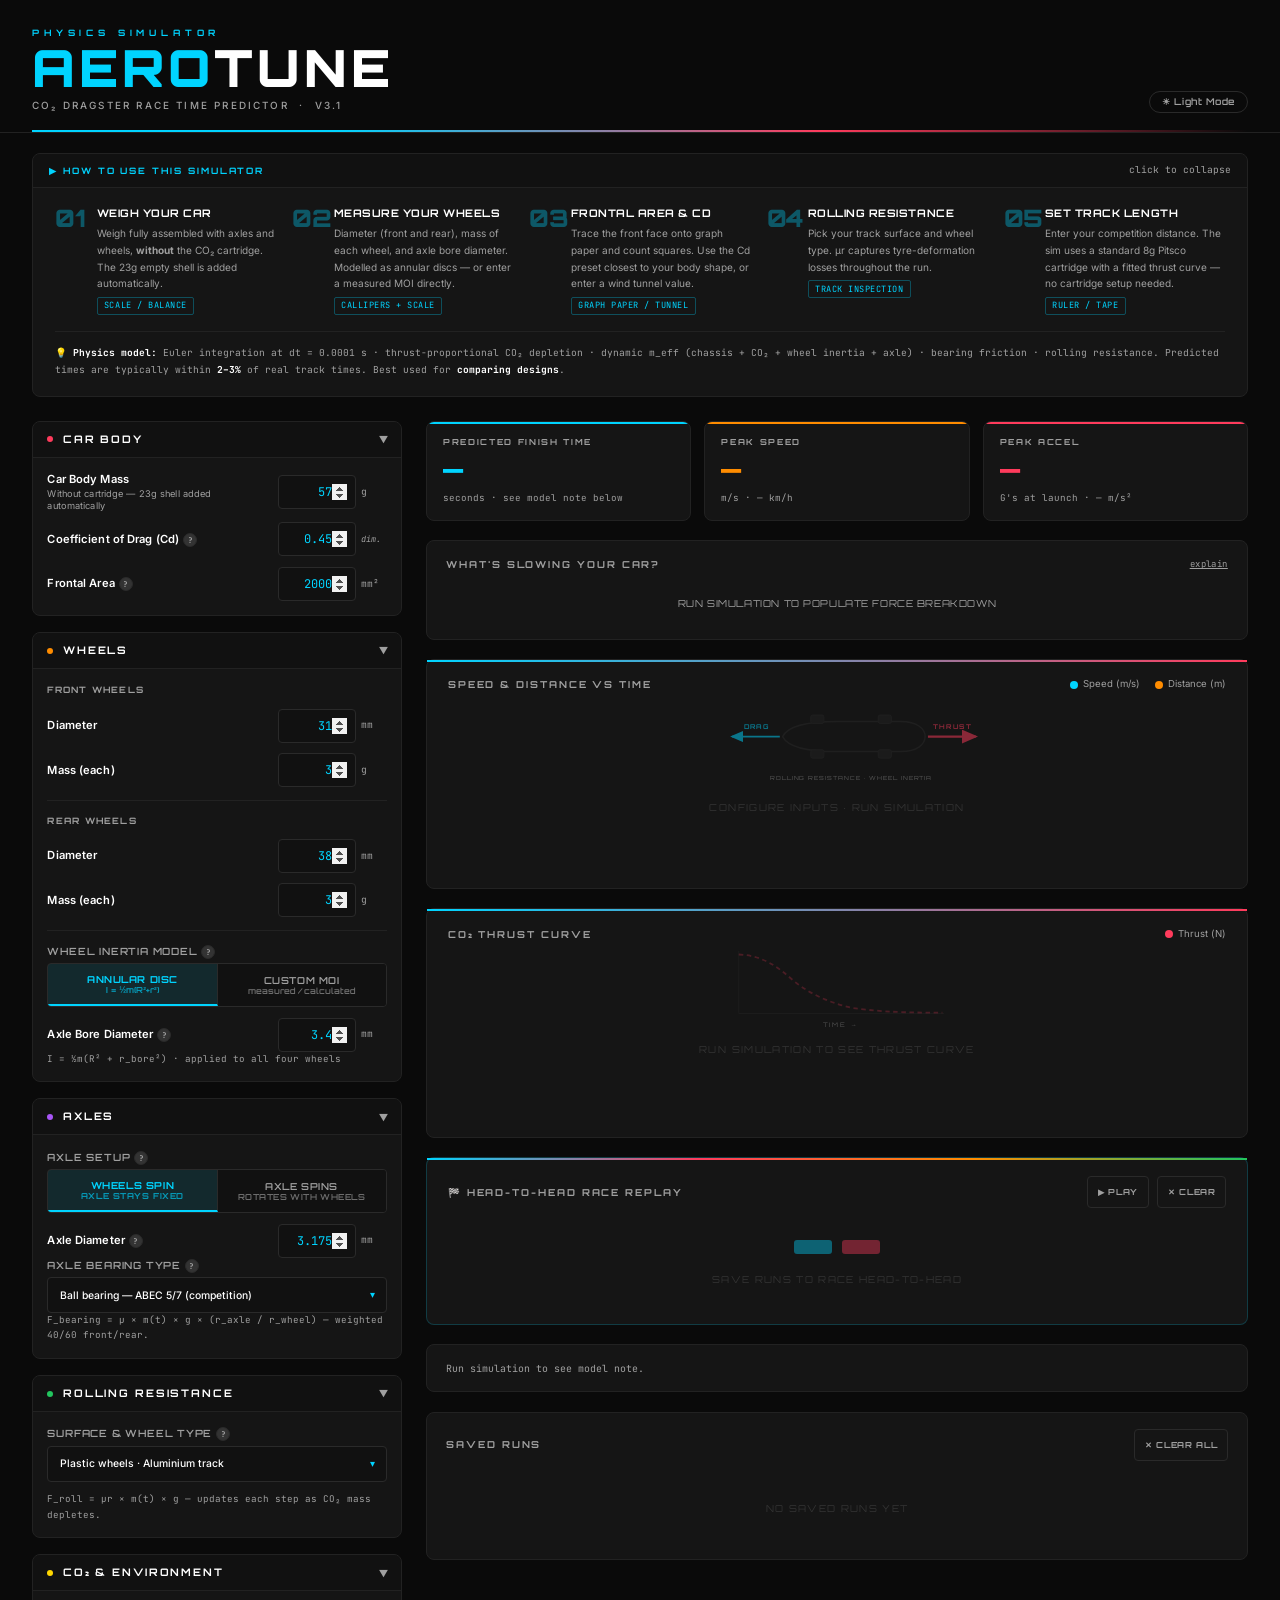
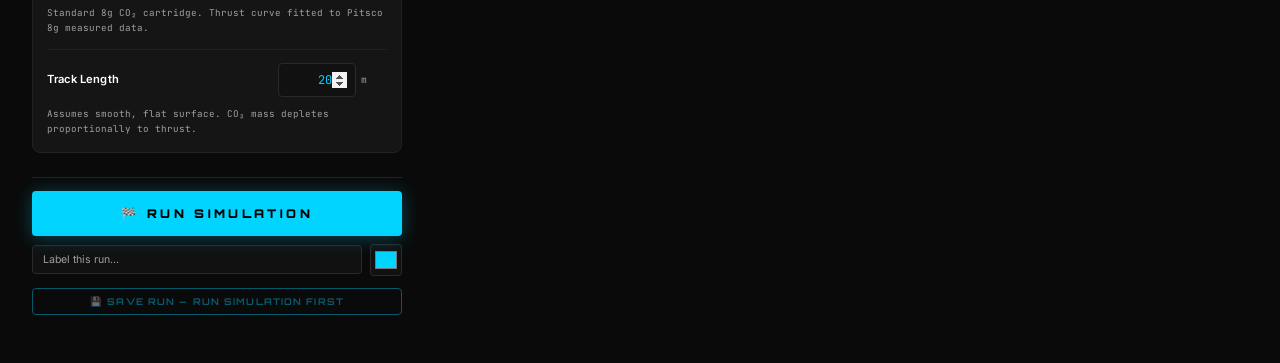
==== commit 71775d6f: "v3.1" ====
--- a/index.html
+++ b/index.html
@@ -3,130 +3,90 @@
 <head>
   <meta charset="UTF-8">
   <meta name="viewport" content="width=device-width, initial-scale=1.0, maximum-scale=1.0">
-
-  <!-- ── SEO ─────────────────────────────────────────────────── -->
   <title>AeroTune — CO₂ Dragster Race Time Predictor</title>
-  <meta name="description" content="Physics-based CO₂ dragster simulator that models aerodynamics, mass, friction, and velocity to predict race performance.">
-  <meta name="keywords"    content="CO2 dragster, dragster simulator, physics simulation, aerodynamics, F1 in Schools">
-  <link rel="canonical"    href="https://JP7000.github.io/AeroTune">
-
-  <!-- ── Open Graph ───────────────────────────────────────────── -->
-  <meta property="og:title"       content="AeroTune — CO₂ Dragster Race Time Predictor">
+  <meta name="description" content="Physics-based CO₂ dragster simulator for F1 in Schools and TSA competitors.">
+  <link rel="canonical" href="https://JP7000.github.io/AeroTune">
+  <meta property="og:title" content="AeroTune — CO₂ Dragster Race Time Predictor">
   <meta property="og:description" content="Physics-based CO₂ dragster simulator for F1 in Schools and TSA competitors.">
-  <meta property="og:type"        content="website">
-  <meta property="og:url"         content="https://JP7000.github.io/AeroTune">
-
-  <!-- ── Analytics ────────────────────────────────────────────── -->
+  <meta property="og:type" content="website">
+  <meta property="og:url" content="https://JP7000.github.io/AeroTune">
+
   <script async src="https://www.googletagmanager.com/gtag/js?id=G-X3VV5XXW72"></script>
   <script>
-    window.dataLayer = window.dataLayer || [];
-    function gtag() { dataLayer.push(arguments); }
-    gtag('js', new Date());
-    gtag('config', 'G-X3VV5XXW72');
+    window.dataLayer=window.dataLayer||[];
+    function gtag(){dataLayer.push(arguments);}
+    gtag('js',new Date()); gtag('config','G-X3VV5XXW72');
   </script>
   <meta name="google-site-verification" content="DekrRBbofhLB_k5p50McFN2pv17AHm0qP8BRPqkTiJ0">
 
-  <!-- ── Fonts ────────────────────────────────────────────────── -->
-  <!-- Exo 2: display / headings (motorsport geometric) -->
-  <!-- Space Mono: numeric readouts (timing screen) -->
   <link rel="preconnect" href="https://fonts.googleapis.com">
   <link rel="preconnect" href="https://fonts.gstatic.com" crossorigin>
-  <link href="https://fonts.googleapis.com/css2?family=Exo+2:ital,wght@0,400;0,600;0,700;0,900;1,400&family=Space+Mono:wght@400;700&display=swap" rel="stylesheet">
-
+  <link href="https://fonts.googleapis.com/css2?family=Orbitron:wght@400;600;700;900&family=Inter:wght@400;500;600&family=JetBrains+Mono:wght@400;500&display=swap" rel="stylesheet">
   <link rel="stylesheet" href="style.css">
 </head>
 <body>
 
-
-<!-- ════════════════════════════════════════════════════════════
-     HEADER
-════════════════════════════════════════════════════════════ -->
+<!-- ════════ HEADER ════════ -->
 <header class="header">
   <div class="header-inner">
     <div class="logo">
-      <div class="logo-eyebrow">AeroTune</div>
-      <div class="logo-title">Race Time Predictor</div>
-      <div class="logo-sub">Physics-Based CO₂ Dragster Simulator &nbsp;·&nbsp; v3.0</div>
+      <div class="logo-eyebrow">Physics Simulator</div>
+      <div class="logo-title"><span class="logo-aero">AERO</span>TUNE</div>
+      <div class="logo-sub">CO₂ Dragster Race Time Predictor &nbsp;·&nbsp; v3.1</div>
     </div>
     <button class="theme-toggle" id="theme-btn" onclick="toggleTheme()">☀ Light Mode</button>
   </div>
   <div class="header-stripe" aria-hidden="true"></div>
 </header>
 
-
-<!-- ════════════════════════════════════════════════════════════
-     ONBOARDING — collapsible how-to panel
-════════════════════════════════════════════════════════════ -->
+<!-- ════════ ONBOARDING ════════ -->
 <section class="onboard">
   <div class="onboard-inner">
-
     <div class="onboard-header" onclick="toggleOnboard(this)" role="button" aria-expanded="true">
       <div class="onboard-tag">▶ How to use this simulator</div>
       <div class="onboard-toggle" id="onboard-toggle-label">click to collapse</div>
     </div>
-
     <div class="onboard-body" id="onboard-body">
-
       <div class="step">
         <div class="step-num">01</div>
         <div class="step-content">
           <div class="step-title">Weigh your car</div>
-          <div class="step-desc">
-            Weigh fully assembled with axles and wheels, <strong>without</strong>
-            the CO₂ cartridge. The 23g empty shell is added automatically.
-          </div>
+          <div class="step-desc">Weigh fully assembled with axles and wheels, <strong>without</strong> the CO₂ cartridge. The 23g empty shell is added automatically.</div>
           <span class="step-tool">scale / balance</span>
         </div>
       </div>
-
       <div class="step">
         <div class="step-num">02</div>
         <div class="step-content">
           <div class="step-title">Measure your wheels</div>
-          <div class="step-desc">
-            Diameter (front and rear), mass of each wheel, and axle bore diameter.
-            Modelled as annular discs — or enter a measured MOI directly.
-          </div>
+          <div class="step-desc">Diameter (front and rear), mass of each wheel, and axle bore diameter. Modelled as annular discs — or enter a measured MOI directly.</div>
           <span class="step-tool">callipers + scale</span>
         </div>
       </div>
-
       <div class="step">
         <div class="step-num">03</div>
         <div class="step-content">
           <div class="step-title">Frontal area &amp; Cd</div>
-          <div class="step-desc">
-            Trace the front face onto graph paper and count squares. Use the Cd
-            preset closest to your body shape, or enter a wind tunnel value.
-          </div>
+          <div class="step-desc">Trace the front face onto graph paper and count squares. Use the Cd preset closest to your body shape, or enter a wind tunnel value.</div>
           <span class="step-tool">graph paper / tunnel</span>
         </div>
       </div>
-
       <div class="step">
         <div class="step-num">04</div>
         <div class="step-content">
           <div class="step-title">Rolling resistance</div>
-          <div class="step-desc">
-            Pick your track surface and wheel type. μr captures tyre-deformation
-            losses throughout the run.
-          </div>
+          <div class="step-desc">Pick your track surface and wheel type. μr captures tyre-deformation losses throughout the run.</div>
           <span class="step-tool">track inspection</span>
         </div>
       </div>
-
       <div class="step">
         <div class="step-num">05</div>
         <div class="step-content">
           <div class="step-title">Set track length</div>
-          <div class="step-desc">
-            Enter your competition distance. The sim uses a standard 8g Pitsco
-            cartridge with a fitted thrust curve — no cartridge setup needed.
-          </div>
+          <div class="step-desc">Enter your competition distance. The sim uses a standard 8g Pitsco cartridge with a fitted thrust curve — no cartridge setup needed.</div>
           <span class="step-tool">ruler / tape</span>
         </div>
       </div>
-
       <div class="onboard-note">
         💡 <strong style="color:var(--text)">Physics model:</strong>
         Euler integration at dt = 0.0001 s · thrust-proportional CO₂ depletion ·
@@ -135,361 +95,188 @@
         <strong style="color:var(--text)">2–3%</strong> of real track times.
         Best used for <strong style="color:var(--text)">comparing designs</strong>.
       </div>
-
-    </div><!-- /onboard-body -->
+    </div>
   </div>
 </section>
 
-
-<!-- ════════════════════════════════════════════════════════════
-     APP LAYOUT — sidebar inputs + main results
-════════════════════════════════════════════════════════════ -->
+<!-- ════════ APP LAYOUT ════════ -->
 <div class="app">
 
-
-  <!-- ══════════════════════════
-       SIDEBAR — input controls
-  ══════════════════════════ -->
+  <!-- ══ SIDEBAR ══ -->
   <aside class="sidebar">
 
-
-    <!-- ── Car Body ─────────────────────────────────────────── -->
+    <!-- Car Body -->
     <div class="section-card">
       <div class="section-header" onclick="toggleSection(this)">
-        <div class="section-dot" style="background:#E8002D"></div>
+        <div class="section-dot" style="background:var(--red)"></div>
         <div class="section-title">Car Body</div>
         <div class="section-arrow open" aria-hidden="true">▶</div>
       </div>
       <div class="section-body">
-
-        <div class="input-row">
-          <label for="mass">
-            Car Body Mass
-            <span>Without cartridge — 23g shell added automatically</span>
-          </label>
+        <div class="input-row">
+          <label for="mass">Car Body Mass<span>Without cartridge — 23g shell added automatically</span></label>
           <div class="input-wrap">
             <input type="number" id="mass" value="57" min="10" max="500" step="0.5">
             <span class="unit">g</span>
           </div>
         </div>
-
-        <div class="input-row">
-          <label for="cd-custom">
-            Coefficient of Drag (Cd)
-            <button class="tip-btn" onclick="toggleTip(this)" aria-label="Help">?</button>
-          </label>
-          <div class="tip-box" role="tooltip">
-            Cd measures how easily air flows around your car. Lower is faster.
-            Most CO₂ dragsters with exposed wheels fall between 0.4 and 0.6.
-          </div>
+        <div class="input-row">
+          <label for="cd-custom">Coefficient of Drag (Cd)<button class="tip-btn" onclick="toggleTip(this)" aria-label="Help">?</button></label>
+          <div class="tip-box" role="tooltip">Cd measures how easily air flows around your car. Lower is faster. Most CO₂ dragsters with exposed wheels fall between 0.4 and 0.6.</div>
           <div class="input-wrap">
             <input type="number" id="cd-custom" value="0.45" min="0.05" max="1.5" step="0.01">
-            <span class="unit" style="color:var(--muted);font-style:italic;font-size:.55rem;">dim.</span>
-          </div>
-        </div>
-
-        <div class="input-row">
-          <label for="frontal-override">
-            Frontal Area
-            <button class="tip-btn" onclick="toggleTip(this)" aria-label="Help">?</button>
-          </label>
-          <div class="tip-box" role="tooltip">
-            Cross-section area head-on. In Fusion 360: sketch on the front face,
-            use Project to trace the outline, then check the sketch area in the
-            bottom-right corner.
-          </div>
+            <span class="unit" style="color:var(--muted);font-style:italic;font-size:.53rem;">dim.</span>
+          </div>
+        </div>
+        <div class="input-row">
+          <label for="frontal-override">Frontal Area<button class="tip-btn" onclick="toggleTip(this)" aria-label="Help">?</button></label>
+          <div class="tip-box" role="tooltip">Cross-section area head-on. In Fusion 360: sketch on the front face, use Project to trace the outline, then check the sketch area in the bottom-right corner.</div>
           <div class="input-wrap">
             <input type="number" id="frontal-override" value="2000" min="100" max="10000" step="10">
             <span class="unit">mm²</span>
           </div>
         </div>
-
-      </div>
-    </div><!-- /car body -->
-
-
-    <!-- ── Wheels ───────────────────────────────────────────── -->
+      </div>
+    </div>
+
+    <!-- Wheels -->
     <div class="section-card">
       <div class="section-header" onclick="toggleSection(this)">
-        <div class="section-dot" style="background:#FF8000"></div>
+        <div class="section-dot" style="background:var(--accent2)"></div>
         <div class="section-title">Wheels</div>
         <div class="section-arrow open" aria-hidden="true">▶</div>
       </div>
       <div class="section-body">
-
         <div class="subsection-label">Front Wheels</div>
-
         <div class="input-row">
           <label for="wf-dia">Diameter</label>
-          <div class="input-wrap">
-            <input type="number" id="wf-dia" value="31" min="5" max="80" step="0.5">
-            <span class="unit">mm</span>
-          </div>
-        </div>
-
+          <div class="input-wrap"><input type="number" id="wf-dia" value="31" min="5" max="80" step="0.5"><span class="unit">mm</span></div>
+        </div>
         <div class="input-row">
           <label for="wf-mass">Mass (each)</label>
-          <div class="input-wrap">
-            <input type="number" id="wf-mass" value="3" min="0.1" max="30" step="0.1">
-            <span class="unit">g</span>
-          </div>
-        </div>
-
+          <div class="input-wrap"><input type="number" id="wf-mass" value="3" min="0.1" max="30" step="0.1"><span class="unit">g</span></div>
+        </div>
         <hr class="divider">
         <div class="subsection-label">Rear Wheels</div>
-
         <div class="input-row">
           <label for="wr-dia">Diameter</label>
-          <div class="input-wrap">
-            <input type="number" id="wr-dia" value="38" min="5" max="80" step="0.5">
-            <span class="unit">mm</span>
-          </div>
-        </div>
-
+          <div class="input-wrap"><input type="number" id="wr-dia" value="38" min="5" max="80" step="0.5"><span class="unit">mm</span></div>
+        </div>
         <div class="input-row">
           <label for="wr-mass">Mass (each)</label>
-          <div class="input-wrap">
-            <input type="number" id="wr-mass" value="3" min="0.1" max="30" step="0.1">
-            <span class="unit">g</span>
-          </div>
-        </div>
-
+          <div class="input-wrap"><input type="number" id="wr-mass" value="3" min="0.1" max="30" step="0.1"><span class="unit">g</span></div>
+        </div>
         <hr class="divider">
-
-        <!-- Inertia model selector -->
         <div class="input-full">
-          <label>
-            Wheel Inertia Model
-            <button class="tip-btn" onclick="toggleTip(this)" aria-label="Help">?</button>
-          </label>
-          <div class="tip-box" role="tooltip">
-            Annular disc calculates MOI from geometry — good for simple printed
-            wheels. Custom MOI is more accurate for wheels with spokes, variable
-            infill, or non-uniform wall thickness.
-          </div>
+          <label>Wheel Inertia Model<button class="tip-btn" onclick="toggleTip(this)" aria-label="Help">?</button></label>
+          <div class="tip-box" role="tooltip">Annular disc calculates MOI from geometry — good for simple printed wheels. Custom MOI is more accurate for wheels with spokes, variable infill, or non-uniform wall thickness.</div>
           <div class="pill-group" role="group" aria-label="Wheel inertia model">
-            <button class="pill-opt active"
-                    data-target="wheel-mode" data-value="annular"
-                    onclick="setPill(this); toggleWheelMode()">
-              Annular Disc<br>
-              <span style="font-size:.55rem;opacity:.7;text-transform:none;letter-spacing:0;">I = ½m(R²+r²)</span>
+            <button class="pill-opt active" data-target="wheel-mode" data-value="annular" onclick="setPill(this); toggleWheelMode()">
+              Annular Disc<br><span style="font-size:.52rem;opacity:.65;text-transform:none;letter-spacing:0;">I = ½m(R²+r²)</span>
             </button>
-            <button class="pill-opt"
-                    data-target="wheel-mode" data-value="moi"
-                    onclick="setPill(this); toggleWheelMode()">
-              Custom MOI<br>
-              <span style="font-size:.55rem;opacity:.7;text-transform:none;letter-spacing:0;">measured / calculated</span>
+            <button class="pill-opt" data-target="wheel-mode" data-value="moi" onclick="setPill(this); toggleWheelMode()">
+              Custom MOI<br><span style="font-size:.52rem;opacity:.65;text-transform:none;letter-spacing:0;">measured / calculated</span>
             </button>
           </div>
           <input type="hidden" id="wheel-mode" value="annular">
         </div>
-
-        <!-- Annular disc: bore diameter input -->
         <div id="annular-opts">
           <div class="input-row">
-            <label for="bore-dia">
-              Axle Bore Diameter
-              <button class="tip-btn" onclick="toggleTip(this)" aria-label="Help">?</button>
-            </label>
-            <div class="tip-box" role="tooltip">
-              Diameter of the hole through the centre of each wheel.
-              I = ½m(R_outer² + R_bore²).
-              Typical 1/8″ steel axle → bore ≈ 3.2–3.5 mm.
-            </div>
-            <div class="input-wrap">
-              <input type="number" id="bore-dia" value="3.4" min="0.5" max="15" step="0.05">
-              <span class="unit">mm</span>
-            </div>
+            <label for="bore-dia">Axle Bore Diameter<button class="tip-btn" onclick="toggleTip(this)" aria-label="Help">?</button></label>
+            <div class="tip-box" role="tooltip">Diameter of the hole through the centre of each wheel. I = ½m(R_outer² + R_bore²). Typical 1/8″ steel axle → bore ≈ 3.2–3.5 mm.</div>
+            <div class="input-wrap"><input type="number" id="bore-dia" value="3.4" min="0.5" max="15" step="0.05"><span class="unit">mm</span></div>
           </div>
           <div class="input-note">I = ½m(R² + r_bore²) · applied to all four wheels</div>
         </div>
-
-        <!-- Custom MOI: user-supplied values -->
         <div id="moi-opts" style="display:none;">
-
           <div class="moi-unit-row">
             <span class="moi-unit-label">Units</span>
             <div class="moi-unit-toggle">
-              <button id="moi-btn-gcm2" onclick="setMoiUnit('gcm2')"
-                      style="background:rgba(232,0,45,0.18);color:var(--accent);font-weight:700;">
-                g·cm²
-              </button>
-              <button id="moi-btn-kgm2" onclick="setMoiUnit('kgm2')"
-                      style="background:var(--surface);color:var(--muted);font-weight:400;">
-                kg·m²
-              </button>
+              <button id="moi-btn-gcm2" onclick="setMoiUnit('gcm2')" style="background:rgba(0,212,255,0.18);color:var(--accent);font-weight:700;">g·cm²</button>
+              <button id="moi-btn-kgm2" onclick="setMoiUnit('kgm2')" style="background:var(--surface);color:var(--muted);font-weight:400;">kg·m²</button>
             </div>
           </div>
-
           <div class="input-row">
-            <label for="moi-front">
-              Front Wheel MOI
-              <span>per wheel</span>
-            </label>
-            <div class="input-wrap">
-              <input type="number" id="moi-front" value="0.5" min="0.0001" max="100000" step="0.01">
-              <span class="unit" id="moi-unit-lbl">g·cm²</span>
-            </div>
-          </div>
-
+            <label for="moi-front">Front Wheel MOI<span>per wheel</span></label>
+            <div class="input-wrap"><input type="number" id="moi-front" value="0.5" min="0.0001" max="100000" step="0.01"><span class="unit" id="moi-unit-lbl">g·cm²</span></div>
+          </div>
           <div class="input-row">
-            <label for="moi-rear">
-              Rear Wheel MOI
-              <span>per wheel</span>
-            </label>
-            <div class="input-wrap">
-              <input type="number" id="moi-rear" value="0.8" min="0.0001" max="100000" step="0.01">
-              <span class="unit" id="moi-unit-lbl2">g·cm²</span>
-            </div>
-          </div>
-
+            <label for="moi-rear">Rear Wheel MOI<span>per wheel</span></label>
+            <div class="input-wrap"><input type="number" id="moi-rear" value="0.8" min="0.0001" max="100000" step="0.01"><span class="unit" id="moi-unit-lbl2">g·cm²</span></div>
+          </div>
           <div class="input-note">m_rot_eff = 2·I_F/r_F² + 2·I_R/r_R² · diameters still required</div>
         </div>
-
-      </div>
-    </div><!-- /wheels -->
-
-
-    <!-- ── Axles ─────────────────────────────────────────────── -->
+      </div>
+    </div>
+
+    <!-- Axles -->
     <div class="section-card">
       <div class="section-header" onclick="toggleSection(this)">
-        <div class="section-dot" style="background:#c084fc"></div>
+        <div class="section-dot" style="background:var(--purple)"></div>
         <div class="section-title">Axles</div>
         <div class="section-arrow open" aria-hidden="true">▶</div>
       </div>
       <div class="section-body">
-
         <div class="input-full">
-          <label>
-            Axle Setup
-            <button class="tip-btn" onclick="toggleTip(this)" aria-label="Help">?</button>
-          </label>
+          <label>Axle Setup<button class="tip-btn" onclick="toggleTip(this)" aria-label="Help">?</button></label>
           <div class="tip-box" role="tooltip">
-            <strong>Wheels spin / axle fixed:</strong> Standard for F1 in Schools.
-            Axle is press-fit into the body — only wheels spin. Bearings press into
-            the wheel hub with the inner race riding on the fixed axle.<br><br>
-            <strong>Axle spins with wheels:</strong> Both wheel and axle inertia
-            must be overcome at launch. Solid-cylinder model: I = ½mr².
+            <strong>Wheels spin / axle fixed:</strong> Standard for F1 in Schools. Axle is press-fit into the body — only wheels spin.<br><br>
+            <strong>Axle spins with wheels:</strong> Both wheel and axle inertia must be overcome at launch. Solid-cylinder model: I = ½mr².
           </div>
           <div class="pill-group" role="group" aria-label="Axle setup">
-            <button class="pill-opt active"
-                    data-target="axle-setup" data-value="static"
-                    onclick="setPill(this); updateAxleSetup()">
-              Wheels spin<br>
-              <span style="font-size:.55rem;opacity:.7;">axle stays fixed</span>
+            <button class="pill-opt active" data-target="axle-setup" data-value="static" onclick="setPill(this); updateAxleSetup()">
+              Wheels spin<br><span style="font-size:.52rem;opacity:.65;">axle stays fixed</span>
             </button>
-            <button class="pill-opt"
-                    data-target="axle-setup" data-value="dynamic"
-                    onclick="setPill(this); updateAxleSetup()">
-              Axle spins<br>
-              <span style="font-size:.55rem;opacity:.7;">rotates with wheels</span>
+            <button class="pill-opt" data-target="axle-setup" data-value="dynamic" onclick="setPill(this); updateAxleSetup()">
+              Axle spins<br><span style="font-size:.52rem;opacity:.65;">rotates with wheels</span>
             </button>
           </div>
           <input type="hidden" id="axle-setup" value="static">
         </div>
-
-        <!-- Static axle (F1 in Schools standard) -->
         <div id="axle-static-opts">
-
           <div class="input-row">
-            <label for="axle-dia-static">
-              Axle Diameter
-              <button class="tip-btn" onclick="toggleTip(this)" aria-label="Help">?</button>
-            </label>
-            <div class="tip-box" role="tooltip">
-              Outside diameter of the steel axle. Standard 1/8" = 3.175 mm.
-              Used to calculate bearing friction: F = μ × m × g × (r_axle / r_wheel).
-            </div>
-            <div class="input-wrap">
-              <input type="number" id="axle-dia-static" value="3.175" min="1" max="10" step="0.025">
-              <span class="unit">mm</span>
-            </div>
-          </div>
-
+            <label for="axle-dia-static">Axle Diameter<button class="tip-btn" onclick="toggleTip(this)" aria-label="Help">?</button></label>
+            <div class="tip-box" role="tooltip">Outside diameter of the steel axle. Standard 1/8" = 3.175 mm. Used to calculate bearing friction: F = μ × m × g × (r_axle / r_wheel).</div>
+            <div class="input-wrap"><input type="number" id="axle-dia-static" value="3.175" min="1" max="10" step="0.025"><span class="unit">mm</span></div>
+          </div>
           <div class="input-full">
-            <label>
-              Axle Bearing Type
-              <button class="tip-btn" onclick="toggleTip(this)" aria-label="Help">?</button>
-            </label>
-            <div class="tip-box" role="tooltip">
-              F1 in Schools cars use ball bearings pressed into the wheel hub.
-              The wheel spins around the fixed axle with the bearing inner race
-              on the axle surface. Select your bearing type. Plain bore options
-              are for cars without bearings.
-            </div>
+            <label>Axle Bearing Type<button class="tip-btn" onclick="toggleTip(this)" aria-label="Help">?</button></label>
+            <div class="tip-box" role="tooltip">F1 in Schools cars use ball bearings pressed into the wheel hub. The wheel spins around the fixed axle with the bearing inner race on the axle surface.</div>
             <div class="styled-select-wrap">
               <select id="mu-bore-preset" class="styled-select" onchange="applyMuBorePreset()">
                 <option value="0.001">Ball bearing — ABEC 5/7 (competition)</option>
                 <option value="0.003">Ball bearing — standard</option>
                 <option value="0.005">Needle bearing</option>
-                <option value="0.06" >Flanged brass bushing</option>
-                <option value="0.08" >Brass bushing</option>
-                <option value="0.15" >PLA bore — wax / petroleum jelly</option>
-                <option value="0.10" >PLA bore — graphite</option>
-                <option value="0.25" >PLA bore — dry (no bearing)</option>
+                <option value="0.06">Flanged brass bushing</option>
+                <option value="0.08">Brass bushing</option>
+                <option value="0.15">PLA bore — wax / petroleum jelly</option>
+                <option value="0.10">PLA bore — graphite</option>
+                <option value="0.25">PLA bore — dry (no bearing)</option>
                 <option value="custom">Custom μ…</option>
               </select>
             </div>
           </div>
-
           <div class="input-row" id="mu-bore-custom-row" style="display:none;">
             <label for="mu-bore-custom">Custom μ_bearing</label>
-            <div class="input-wrap">
-              <input type="number" id="mu-bore-custom" value="0.003"
-                     min="0.0001" max="1.0" step="0.001" oninput="syncCustomMuBore()">
-            </div>
+            <div class="input-wrap"><input type="number" id="mu-bore-custom" value="0.003" min="0.0001" max="1.0" step="0.001" oninput="syncCustomMuBore()"></div>
           </div>
           <input type="hidden" id="mu-bore" value="0.001">
-
-          <div class="input-note">
-            F_bearing = μ × m(t) × g × (r_axle / r_wheel) — weighted 40/60 front/rear.
-          </div>
-
-        </div><!-- /axle-static-opts -->
-
-        <!-- Dynamic axle (axle rotates with wheels) -->
+          <div class="input-note">F_bearing = μ × m(t) × g × (r_axle / r_wheel) — weighted 40/60 front/rear.</div>
+        </div>
         <div id="axle-dynamic-opts" style="display:none;">
-
-          <div class="input-note" style="margin-bottom:.5rem;">
-            Axle rotates with wheels — no bore sliding friction. Inertia penalty
-            plus body bearing friction where the axle sits in the car body.
-          </div>
-
+          <div class="input-note" style="margin-bottom:.45rem;">Axle rotates with wheels — no bore sliding friction. Inertia penalty plus body bearing friction where the axle sits in the car body.</div>
           <div class="input-row">
-            <label for="axle-dia">
-              Axle Diameter
-              <button class="tip-btn" onclick="toggleTip(this)" aria-label="Help">?</button>
-            </label>
-            <div class="tip-box" role="tooltip">
-              Outside diameter of the spinning axle. Standard 1/8" = 3.175 mm.
-              Used for rotational inertia and body bearing friction calculations.
-            </div>
-            <div class="input-wrap">
-              <input type="number" id="axle-dia" value="3.175" min="1" max="10" step="0.025">
-              <span class="unit">mm</span>
-            </div>
-          </div>
-
+            <label for="axle-dia">Axle Diameter<button class="tip-btn" onclick="toggleTip(this)" aria-label="Help">?</button></label>
+            <div class="tip-box" role="tooltip">Outside diameter of the spinning axle. Standard 1/8" = 3.175 mm. Used for rotational inertia and body bearing friction calculations.</div>
+            <div class="input-wrap"><input type="number" id="axle-dia" value="3.175" min="1" max="10" step="0.025"><span class="unit">mm</span></div>
+          </div>
           <div class="input-row">
-            <label for="axle-mass">
-              Axle Mass
-              <span>one axle</span>
-            </label>
-            <div class="input-wrap">
-              <input type="number" id="axle-mass" value="4.0" min="0.5" max="30" step="0.1">
-              <span class="unit">g</span>
-            </div>
-          </div>
-
+            <label for="axle-mass">Axle Mass<span>one axle</span></label>
+            <div class="input-wrap"><input type="number" id="axle-mass" value="4.0" min="0.5" max="30" step="0.1"><span class="unit">g</span></div>
+          </div>
           <div class="input-full">
-            <label>
-              Body Bearing Lubrication
-              <button class="tip-btn" onclick="toggleTip(this)" aria-label="Help">?</button>
-            </label>
-            <div class="tip-box" role="tooltip">
-              Steel axle spinning in PLA body pocket.
-              F = μ × m(t) × g × (r_axle / r_wheel), weighted 40/60 front/rear.
-            </div>
+            <label>Body Bearing Lubrication<button class="tip-btn" onclick="toggleTip(this)" aria-label="Help">?</button></label>
+            <div class="tip-box" role="tooltip">Steel axle spinning in PLA body pocket. F = μ × m(t) × g × (r_axle / r_wheel), weighted 40/60 front/rear.</div>
             <div class="styled-select-wrap">
               <select id="mu-body-preset" class="styled-select" onchange="applyMuBodyPreset()">
                 <option value="0.25">Steel on PLA — dry</option>
@@ -499,44 +286,27 @@
               </select>
             </div>
           </div>
-
           <div class="input-row" id="mu-body-custom-row" style="display:none;">
             <label for="mu-body-custom">Custom μ_body</label>
-            <div class="input-wrap">
-              <input type="number" id="mu-body-custom" value="0.25"
-                     min="0.01" max="1.0" step="0.01" oninput="syncCustomMuBody()">
-            </div>
+            <div class="input-wrap"><input type="number" id="mu-body-custom" value="0.25" min="0.01" max="1.0" step="0.01" oninput="syncCustomMuBody()"></div>
           </div>
           <input type="hidden" id="mu-body" value="0.25">
-
-          <div class="input-note">
-            F_body = μ × m(t) × g × (r_axle / r_wheel) — weighted 40/60 front/rear.
-          </div>
-
-        </div><!-- /axle-dynamic-opts -->
-
-      </div>
-    </div><!-- /axles -->
-
-
-    <!-- ── Rolling Resistance ────────────────────────────────── -->
+          <div class="input-note">F_body = μ × m(t) × g × (r_axle / r_wheel) — weighted 40/60 front/rear.</div>
+        </div>
+      </div>
+    </div>
+
+    <!-- Rolling Resistance -->
     <div class="section-card">
       <div class="section-header" onclick="toggleSection(this)">
-        <div class="section-dot" style="background:#39B54A"></div>
+        <div class="section-dot" style="background:var(--green)"></div>
         <div class="section-title">Rolling Resistance</div>
         <div class="section-arrow open" aria-hidden="true">▶</div>
       </div>
       <div class="section-body">
-
         <div class="input-full">
-          <label>
-            Surface &amp; Wheel Type
-            <button class="tip-btn" onclick="toggleTip(this)" aria-label="Help">?</button>
-          </label>
-          <div class="tip-box" role="tooltip">
-            Rolling resistance (μr) captures energy lost as wheels deform against
-            the track. F_roll = μr × m × g. Smooth aluminium gives lowest values.
-          </div>
+          <label>Surface &amp; Wheel Type<button class="tip-btn" onclick="toggleTip(this)" aria-label="Help">?</button></label>
+          <div class="tip-box" role="tooltip">Rolling resistance (μr) captures energy lost as wheels deform against the track. F_roll = μr × m × g. Smooth aluminium gives lowest values.</div>
           <div class="styled-select-wrap">
             <select id="mu-r-preset" class="styled-select" onchange="applyMuPreset()">
               <option value="0.010">Plastic wheels · Aluminium track</option>
@@ -547,370 +317,210 @@
             </select>
           </div>
         </div>
-
         <div class="input-row" id="mu-r-custom-row" style="display:none;">
-          <label for="mu-r-custom">
-            Custom μr
-            <button class="tip-btn" onclick="toggleTip(this)" aria-label="Help">?</button>
-          </label>
-          <div class="tip-box" role="tooltip">
-            Dimensionless rolling resistance. Typical CO₂ dragster range: 0.006–0.025.
-          </div>
-          <div class="input-wrap">
-            <input type="number" id="mu-r-custom" value="0.010"
-                   min="0.001" max="0.1" step="0.001" oninput="syncCustomMuR()">
-          </div>
-        </div>
-
+          <label for="mu-r-custom">Custom μr<button class="tip-btn" onclick="toggleTip(this)" aria-label="Help">?</button></label>
+          <div class="tip-box" role="tooltip">Dimensionless rolling resistance. Typical CO₂ dragster range: 0.006–0.025.</div>
+          <div class="input-wrap"><input type="number" id="mu-r-custom" value="0.010" min="0.001" max="0.1" step="0.001" oninput="syncCustomMuR()"></div>
+        </div>
         <input type="hidden" id="mu-r" value="0.010">
         <div class="input-note">F_roll = μr × m(t) × g — updates each step as CO₂ mass depletes.</div>
-
-      </div>
-    </div><!-- /rolling resistance -->
-
-
-    <!-- ── CO₂ & Environment ─────────────────────────────────── -->
+      </div>
+    </div>
+
+    <!-- CO₂ & Environment -->
     <div class="section-card">
       <div class="section-header" onclick="toggleSection(this)">
-        <div class="section-dot" style="background:#FFD700"></div>
+        <div class="section-dot" style="background:var(--yellow)"></div>
         <div class="section-title">CO₂ &amp; Environment</div>
         <div class="section-arrow open" aria-hidden="true">▶</div>
       </div>
       <div class="section-body">
-
-        <div class="input-note">
-          Standard 8g CO₂ cartridge. Thrust curve fitted to Pitsco 8g measured data.
-        </div>
-
-        <!--
-          Thrust curve parameters — fitted to Pitsco 8g cartridge.
-          Changing these values here updates BOTH the physics simulation
-          AND the thrust curve chart on the next run.
-
-          F(t) = F0 · exp(−t / tau),  0 ≤ t ≤ dur
-            co2-F0  = peak thrust (N)
-            co2-tau = time constant (s)
-            co2-dur = burn duration (s)
-        -->
+        <div class="input-note">Standard 8g CO₂ cartridge. Thrust curve fitted to Pitsco 8g measured data.</div>
         <input type="hidden" id="co2-F0"  value="9.2">
-        <input type="hidden" id="co2-tau" value="0.0.065">
+        <input type="hidden" id="co2-tau" value="0.25">
         <input type="hidden" id="co2-dur" value="0.5">
-
         <hr class="divider">
-
         <div class="input-row">
           <label for="track">Track Length</label>
-          <div class="input-wrap">
-            <input type="number" id="track" value="20" min="5" max="100" step="0.5">
-            <span class="unit">m</span>
-          </div>
-        </div>
-
-        <div class="input-note">
-          Assumes smooth, flat surface. CO₂ mass depletes proportionally to thrust.
-        </div>
-
-      </div>
-    </div><!-- /co2 & environment -->
-
-
-    <!-- ── Run + Save (sticky footer) ───────────────────────── -->
+          <div class="input-wrap"><input type="number" id="track" value="20" min="5" max="100" step="0.5"><span class="unit">m</span></div>
+        </div>
+        <div class="input-note">Assumes smooth, flat surface. CO₂ mass depletes proportionally to thrust.</div>
+      </div>
+    </div>
+
+    <!-- Sticky run bar -->
     <div class="sidebar-sticky">
-
       <div id="validation-banner" role="alert" aria-live="polite"></div>
-
       <button class="run-btn" onclick="runSim()">🏁 RUN SIMULATION</button>
-
       <div class="save-bar">
-        <div style="display:flex; gap:.5rem; align-items:center; width:100%;">
-          <input type="text" id="run-label" placeholder="Label this run…" class="save-input"
-                 aria-label="Run label">
-          <input type="color" id="run-colour" value="#00D2BE" title="Pick run colour"
-                 aria-label="Run colour"
-                 style="width:32px;height:32px;padding:2px;border:1px solid var(--border2);
-                        border-radius:3px;background:var(--surface);cursor:pointer;flex-shrink:0;">
+        <div style="display:flex;gap:.5rem;align-items:center;width:100%;">
+          <input type="text" id="run-label" placeholder="Label this run…" class="save-input" aria-label="Run label">
+          <input type="color" id="run-colour" value="#00D4FF" title="Pick run colour" aria-label="Run colour"
+                 style="width:32px;height:32px;padding:2px;border:1px solid var(--border2);border-radius:3px;background:var(--surface);cursor:pointer;flex-shrink:0;">
         </div>
         <button class="save-btn" id="save-btn" onclick="saveRun()"
-                style="width:100%;margin-top:.4rem;opacity:.4;cursor:not-allowed;" disabled>
+                style="width:100%;margin-top:.35rem;opacity:.4;cursor:not-allowed;" disabled>
           💾 Save Run — run simulation first
         </button>
       </div>
-
-    </div><!-- /sidebar-sticky -->
+    </div>
 
   </aside><!-- /sidebar -->
 
-
-  <!-- ══════════════════════════
-       MAIN — results & charts
-  ══════════════════════════ -->
+  <!-- ══ MAIN ══ -->
   <main class="main">
 
-
-    <!-- 1 ── Result cards ──────────────────────────────────── -->
+    <!-- Result cards -->
     <div class="results-grid">
-
-      <div class="result-card rc-red">
+      <div class="result-card rc-blue">
         <div class="result-label">Predicted Finish Time</div>
-        <div style="display:flex; align-items:baseline; gap:.6rem;">
+        <div style="display:flex;align-items:baseline;gap:.55rem;">
           <div class="result-value" id="r-time">—</div>
-          <!--
-            Delta badge — shows change vs previous run.
-            Class is toggled between 'faster' and 'slower' by ui.js.
-          -->
-          <div id="r-delta"
-               style="display:none;font-family:var(--font-mono);font-size:.8rem;
-                      font-weight:700;padding:.15rem .4rem;border-radius:3px;"
-               aria-live="polite"></div>
+          <div id="r-delta" style="display:none;font-family:var(--font-mono);font-size:.75rem;font-weight:700;padding:.12rem .38rem;border-radius:3px;" aria-live="polite"></div>
         </div>
         <div class="result-unit">seconds · see model note below</div>
       </div>
-
-      <div class="result-card rc-teal">
+      <div class="result-card rc-amber">
         <div class="result-label">Peak Speed</div>
         <div class="result-value" id="r-speed">—</div>
         <div class="result-unit">m/s · <span id="r-kmh">—</span> km/h</div>
       </div>
-
-      <div class="result-card rc-amber">
+      <div class="result-card rc-red">
         <div class="result-label">Peak Accel</div>
         <div class="result-value" id="r-g">—</div>
         <div class="result-unit">G's at launch · <span id="r-ms2">—</span> m/s²</div>
       </div>
-
-    </div><!-- /results-grid -->
-
-
-    <!-- 2 ── Forces breakdown ──────────────────────────────── -->
-    <!--
-      Placed immediately after results so the insight is
-      contextually adjacent to the numbers that produced it.
-    -->
+    </div>
+
+    <!-- Forces breakdown -->
     <div class="breakdown-card" id="forces-card">
-
-      <div class="breakdown-title" style="display:flex; justify-content:space-between; align-items:center;">
+      <div class="breakdown-title" style="display:flex;justify-content:space-between;align-items:center;">
         <span>What's Slowing Your Car?</span>
         <button onclick="toggleForcesExplain()"
-                style="font-size:.58rem;color:var(--muted);cursor:pointer;
-                       text-decoration:underline;font-family:var(--font-mono);
-                       font-weight:400;letter-spacing:.05em;text-transform:none;
-                       background:none;border:none;padding:0;"
-                aria-expanded="false">
-          explain
-        </button>
-      </div>
-
-      <!-- Physics explanation (hidden by default) -->
-      <div id="forces-explain"
-           style="display:none;font-size:.63rem;color:var(--muted);line-height:1.7;
-                  background:var(--surface);border-radius:3px;padding:.6rem .8rem;
-                  margin-bottom:.8rem;">
-        <strong style="color:var(--text);font-weight:700;">At launch</strong> — air drag is zero.
-        Resistance is entirely wheel spin-up inertia: F = m_rot_eff × a_launch,
-        where m_rot_eff = Σ(I / r²).<br><br>
-        <strong style="color:var(--text);font-weight:700;">At peak speed</strong> — air drag dominates,
-        growing with v². This is the main force limiting your top speed.
-      </div>
-
-      <!-- Pre-run placeholder (hidden after first simulation) -->
-      <div id="forces-empty-state"
-           style="font-size:.62rem;color:var(--muted);text-align:center;
-                  padding:.8rem 0;letter-spacing:.06em;">
+                style="font-size:.56rem;color:var(--muted);cursor:pointer;text-decoration:underline;font-family:var(--font-mono);font-weight:400;letter-spacing:.05em;text-transform:none;background:none;border:none;padding:0;"
+                aria-expanded="false">explain</button>
+      </div>
+      <div id="forces-explain" style="display:none;font-size:.62rem;color:var(--muted);line-height:1.75;background:var(--surface);border-radius:3px;padding:.55rem .75rem;margin-bottom:.75rem;">
+        <strong style="color:var(--text);font-weight:700;">At launch</strong> — air drag is zero. Resistance is entirely wheel spin-up inertia: F = m_rot_eff × a_launch, where m_rot_eff = Σ(I / r²).<br><br>
+        <strong style="color:var(--text);font-weight:700;">At peak speed</strong> — air drag dominates, growing with v². This is the main force limiting your top speed.
+      </div>
+      <div id="forces-empty-state" style="font-size:.6rem;color:var(--muted);text-align:center;padding:.75rem 0;letter-spacing:.06em;font-family:var(--font-display);text-transform:uppercase;">
         Run simulation to populate force breakdown
       </div>
-
-      <!-- Post-run data (shown after first simulation) -->
       <div id="forces-data" style="display:none;">
-
         <div class="forces-section-label">At Launch</div>
         <div class="breakdown-row">
           <div class="bd-label">Wheel Spin-up</div>
-          <div class="bd-bar-wrap">
-            <div class="bd-bar" id="bar-rot" style="background:var(--yellow);width:0%"></div>
-          </div>
+          <div class="bd-bar-wrap"><div class="bd-bar" id="bar-rot" style="background:var(--yellow);width:0%"></div></div>
           <div class="bd-val" id="val-rot">—</div>
         </div>
-
-        <div class="forces-section-label" style="margin-top:.6rem;">At Peak Speed</div>
+        <div class="forces-section-label" style="margin-top:.55rem;">At Peak Speed</div>
         <div class="breakdown-row">
           <div class="bd-label">Air Resistance</div>
-          <div class="bd-bar-wrap">
-            <div class="bd-bar" id="bar-aero" style="background:var(--teal);width:0%"></div>
-          </div>
+          <div class="bd-bar-wrap"><div class="bd-bar" id="bar-aero" style="background:var(--accent);width:0%"></div></div>
           <div class="bd-val" id="val-aero">—</div>
         </div>
-
-      </div><!-- /forces-data -->
-
-    </div><!-- /forces-card -->
-
-
-    <!-- 3 ── Speed & Distance chart ─────────────────────────── -->
+      </div>
+    </div>
+
+    <!-- Speed & Distance chart -->
     <div class="chart-card">
       <div class="chart-header">
         <div class="chart-title">Speed &amp; Distance vs Time</div>
         <div class="chart-legend" aria-label="Chart legend">
-          <div class="legend-item"><div class="legend-dot" style="background:#00D2BE"></div>Speed (m/s)</div>
-          <div class="legend-item"><div class="legend-dot" style="background:#FF8000"></div>Distance (m)</div>
-        </div>
-      </div>
-
-      <!-- Empty state: inline force diagram showing what the sim models -->
+          <div class="legend-item"><div class="legend-dot" style="background:var(--accent)"></div>Speed (m/s)</div>
+          <div class="legend-item"><div class="legend-dot" style="background:var(--accent2)"></div>Distance (m)</div>
+        </div>
+      </div>
       <div id="chart-empty" class="empty-state" aria-label="Run simulation to see chart">
-        <svg viewBox="0 0 320 110" xmlns="http://www.w3.org/2000/svg"
-             style="max-width:320px;width:90%;opacity:.75;" aria-hidden="true">
+        <svg viewBox="0 0 320 110" xmlns="http://www.w3.org/2000/svg" style="max-width:300px;width:90%;opacity:.5;" aria-hidden="true">
           <defs>
-            <marker id="ah-thrust" markerWidth="7" markerHeight="6" refX="6" refY="3" orient="auto">
-              <path d="M0,0 L7,3 L0,6 Z" fill="#E8002D"/>
-            </marker>
-            <marker id="ah-drag" markerWidth="7" markerHeight="6" refX="6" refY="3" orient="auto">
-              <path d="M0,0 L7,3 L0,6 Z" fill="#00D2BE"/>
-            </marker>
+            <marker id="ah-thrust" markerWidth="7" markerHeight="6" refX="6" refY="3" orient="auto"><path d="M0,0 L7,3 L0,6 Z" fill="var(--red)"/></marker>
+            <marker id="ah-drag" markerWidth="7" markerHeight="6" refX="6" refY="3" orient="auto"><path d="M0,0 L7,3 L0,6 Z" fill="var(--accent)"/></marker>
           </defs>
-          <!-- Car silhouette -->
-          <path d="M 102,55 C 108,43 132,39 160,39 L 228,39 C 246,39 254,47 254,55
-                   C 254,63 246,71 228,71 L 160,71 C 132,71 108,67 102,55 Z"
-                fill="var(--panel)" stroke="var(--border2)" stroke-width="1.5"/>
-          <!-- Wheel stubs -->
+          <path d="M 102,55 C 108,43 132,39 160,39 L 228,39 C 246,39 254,47 254,55 C 254,63 246,71 228,71 L 160,71 C 132,71 108,67 102,55 Z" fill="var(--panel)" stroke="var(--border2)" stroke-width="1.5"/>
           <rect x="132" y="32" width="14" height="9" rx="2" fill="var(--border)" stroke="var(--border2)" stroke-width="1"/>
           <rect x="132" y="69" width="14" height="9" rx="2" fill="var(--border)" stroke="var(--border2)" stroke-width="1"/>
           <rect x="204" y="32" width="14" height="9" rx="2" fill="var(--border)" stroke="var(--border2)" stroke-width="1"/>
           <rect x="204" y="69" width="14" height="9" rx="2" fill="var(--border)" stroke="var(--border2)" stroke-width="1"/>
-          <!-- Thrust arrow -->
-          <line x1="257" y1="55" x2="308" y2="55" stroke="#E8002D" stroke-width="2.5" marker-end="url(#ah-thrust)"/>
-          <text x="283" y="47" font-family="'Exo 2',sans-serif" font-size="8"
-                font-weight="700" fill="#E8002D" text-anchor="middle" letter-spacing="1.5">THRUST</text>
-          <!-- Drag arrow -->
-          <line x1="99" y1="55" x2="48" y2="55" stroke="#00D2BE" stroke-width="2" marker-end="url(#ah-drag)"/>
-          <text x="74" y="47" font-family="'Exo 2',sans-serif" font-size="8"
-                font-weight="700" fill="#00D2BE" text-anchor="middle" letter-spacing="1.5">DRAG</text>
-          <!-- Rolling resistance / inertia callout -->
-          <line x1="139" y1="80" x2="139" y2="91" stroke="var(--muted)" stroke-width="1" stroke-dasharray="2,2" opacity=".5"/>
-          <line x1="211" y1="80" x2="211" y2="91" stroke="var(--muted)" stroke-width="1" stroke-dasharray="2,2" opacity=".5"/>
-          <text x="175" y="101" font-family="'Exo 2',sans-serif" font-size="7"
-                fill="var(--muted)" text-anchor="middle" letter-spacing="1">
-            ROLLING RESISTANCE · WHEEL INERTIA
-          </text>
+          <line x1="257" y1="55" x2="308" y2="55" stroke="var(--red)" stroke-width="2.5" marker-end="url(#ah-thrust)"/>
+          <text x="283" y="47" font-family="'Orbitron',sans-serif" font-size="7" font-weight="700" fill="var(--red)" text-anchor="middle" letter-spacing="1.5">THRUST</text>
+          <line x1="99" y1="55" x2="48" y2="55" stroke="var(--accent)" stroke-width="2" marker-end="url(#ah-drag)"/>
+          <text x="74" y="47" font-family="'Orbitron',sans-serif" font-size="7" font-weight="700" fill="var(--accent)" text-anchor="middle" letter-spacing="1.5">DRAG</text>
+          <text x="175" y="101" font-family="'Orbitron',sans-serif" font-size="6" fill="var(--muted)" text-anchor="middle" letter-spacing="1">ROLLING RESISTANCE · WHEEL INERTIA</text>
         </svg>
         <div class="empty-text">Configure inputs · Run simulation</div>
       </div>
-
-      <canvas id="chart" style="display:none;height:200px;" aria-label="Speed and distance chart"></canvas>
-    </div><!-- /speed chart -->
-
-
-    <!-- 4 ── CO₂ Thrust Curve ──────────────────────────────── -->
+      <canvas id="chart" style="display:none;height:210px;" aria-label="Speed and distance chart"></canvas>
+    </div>
+
+    <!-- Thrust curve -->
     <div class="chart-card" id="thrust-card">
       <div class="chart-header">
         <div class="chart-title">CO₂ Thrust Curve</div>
         <div class="chart-legend">
-          <div class="legend-item"><div class="legend-dot" style="background:#E8002D"></div>Thrust (N)</div>
-        </div>
-      </div>
-
+          <div class="legend-item"><div class="legend-dot" style="background:var(--red)"></div>Thrust (N)</div>
+        </div>
+      </div>
       <div id="thrust-empty" class="empty-state" aria-label="Run simulation to see thrust curve">
-        <svg viewBox="0 0 280 100" xmlns="http://www.w3.org/2000/svg"
-             style="max-width:260px;width:90%;opacity:.7;" aria-hidden="true">
-          <line x1="30" y1="10" x2="30"  y2="80" stroke="var(--border2)" stroke-width="1"/>
+        <svg viewBox="0 0 280 100" xmlns="http://www.w3.org/2000/svg" style="max-width:250px;width:90%;opacity:.45;" aria-hidden="true">
+          <line x1="30" y1="10" x2="30" y2="80" stroke="var(--border2)" stroke-width="1"/>
           <line x1="30" y1="80" x2="260" y2="80" stroke="var(--border2)" stroke-width="1"/>
-          <path d="M 30,14 C 55,15 72,26 92,44 C 112,60 135,69 158,74
-                   C 180,77 205,79 240,79 L 258,79 L 258,80 L 30,80 Z"
-                fill="#E8002D" opacity=".06"/>
-          <path d="M 30,14 C 55,15 72,26 92,44 C 112,60 135,69 158,74
-                   C 180,77 205,79 240,79 L 258,79"
-                stroke="#E8002D" stroke-width="2" fill="none" stroke-dasharray="5,4" opacity=".45"/>
-          <text x="22"  y="18" font-family="'Exo 2',sans-serif" font-size="8"
-                fill="#E8002D" text-anchor="end" opacity=".5">F₀</text>
-          <text x="144" y="95" font-family="'Exo 2',sans-serif" font-size="7"
-                fill="var(--muted)" text-anchor="middle" letter-spacing="2">TIME →</text>
-          <text x="10"  y="50" font-family="'Exo 2',sans-serif" font-size="7"
-                fill="var(--muted)" text-anchor="middle" letter-spacing="1"
-                transform="rotate(-90,10,50)">THRUST</text>
+          <path d="M 30,14 C 55,15 72,26 92,44 C 112,60 135,69 158,74 C 180,77 205,79 240,79 L 258,79" stroke="var(--red)" stroke-width="2" fill="none" stroke-dasharray="5,4" opacity=".5"/>
+          <text x="144" y="95" font-family="'Orbitron',sans-serif" font-size="7" fill="var(--muted)" text-anchor="middle" letter-spacing="2">TIME →</text>
         </svg>
         <div class="empty-text">Run simulation to see thrust curve</div>
       </div>
-
       <canvas id="thrust-chart" style="display:none" aria-label="CO₂ thrust curve chart"></canvas>
-    </div><!-- /thrust chart -->
-
-
-    <!-- 5 ── Head-to-Head Race Replay ──────────────────────── -->
+    </div>
+
+    <!-- Head-to-head replay -->
     <div class="chart-card" id="replay-card">
       <div class="chart-header">
-        <div class="chart-title">
-          🏁
-          <span style="color:var(--teal)">Head</span><span style="color:var(--muted)">-to-</span><span style="color:var(--accent)">Head</span>
-          Race Replay
-        </div>
-        <div style="display:flex; gap:.6rem; align-items:center;">
-          <div id="replay-time-display"
-               style="display:flex;flex-direction:column;gap:.2rem;align-items:flex-end;"
-               aria-live="polite"></div>
+        <div class="chart-title">🏁 Head-to-Head Race Replay</div>
+        <div style="display:flex;gap:.55rem;align-items:center;">
+          <div id="replay-time-display" style="display:flex;flex-direction:column;gap:.18rem;align-items:flex-end;" aria-live="polite"></div>
           <button class="mini-btn" id="replay-btn" onclick="startReplay()">▶ Play</button>
           <button class="mini-btn danger" onclick="clearAllRuns()">✕ Clear</button>
         </div>
       </div>
-
-      <!-- Empty state — two coloured pill shapes as a visual hint -->
       <div id="replay-empty" class="empty-state">
-        <div style="display:flex;gap:12px;align-items:center;margin-bottom:.5rem;" aria-hidden="true">
-          <div style="width:40px;height:16px;border-radius:3px;background:var(--teal);opacity:.5;"></div>
-          <div style="width:40px;height:16px;border-radius:3px;background:var(--accent);opacity:.5;"></div>
+        <div style="display:flex;gap:10px;align-items:center;margin-bottom:.45rem;" aria-hidden="true">
+          <div style="width:38px;height:14px;border-radius:3px;background:var(--accent);opacity:.4;"></div>
+          <div style="width:38px;height:14px;border-radius:3px;background:var(--red);opacity:.4;"></div>
         </div>
         <div class="empty-text">Save runs to race head-to-head</div>
       </div>
-
-      <canvas id="replay-canvas" height="90"
-              style="display:none;width:100%;border-radius:4px;"
-              aria-label="Race replay animation"></canvas>
-      <div id="replay-runs-legend"
-           style="display:flex;gap:1rem;flex-wrap:wrap;margin-top:.6rem;"
-           aria-label="Run legend"></div>
-    </div><!-- /replay-card -->
-
-
-    <!-- 6 ── Model note ─────────────────────────────────────── -->
+      <canvas id="replay-canvas" height="90" style="display:none;width:100%;border-radius:4px;" aria-label="Race replay animation"></canvas>
+      <div id="replay-runs-legend" style="display:flex;gap:.9rem;flex-wrap:wrap;margin-top:.55rem;" aria-label="Run legend"></div>
+    </div>
+
+    <!-- Model note -->
     <div class="range-card" id="range-card">
-      <div class="range-note" id="range-note" style="color:var(--muted);">
-        Run simulation to see model note.
-      </div>
-    </div>
-
-
-    <!-- 7 ── Saved runs ─────────────────────────────────────── -->
+      <div class="range-note" id="range-note" style="color:var(--muted);">Run simulation to see model note.</div>
+    </div>
+
+    <!-- Saved runs -->
     <div class="breakdown-card" id="saved-runs-card">
-      <div class="breakdown-title" style="display:flex; justify-content:space-between; align-items:center;">
+      <div class="breakdown-title" style="display:flex;justify-content:space-between;align-items:center;">
         <span>Saved Runs</span>
         <button class="mini-btn danger" onclick="clearAllRuns()">✕ Clear All</button>
       </div>
-
       <div id="saved-runs-list">
-        <div class="empty-state" id="saved-runs-empty" style="position:relative;height:80px;">
+        <div class="empty-state" id="saved-runs-empty" style="position:relative;height:70px;">
           <div class="empty-text">No saved runs yet</div>
         </div>
       </div>
-
-      <!-- Finish time comparison bar chart — shown once ≥ 1 run is saved -->
-      <div id="time-chart-wrap" style="display:none;margin-top:1rem;">
-        <div style="font-size:.6rem;letter-spacing:.18em;color:var(--muted);
-                    text-transform:uppercase;margin-bottom:.5rem;font-weight:600;">
-          Finish Time Comparison
-        </div>
+      <div id="time-chart-wrap" style="display:none;margin-top:.9rem;">
+        <div style="font-family:var(--font-display);font-size:.52rem;letter-spacing:.18em;color:var(--muted);text-transform:uppercase;margin-bottom:.45rem;font-weight:600;">Finish Time Comparison</div>
         <canvas id="time-chart" aria-label="Finish time comparison chart"></canvas>
       </div>
-
-    </div><!-- /saved-runs-card -->
-
-
-  </main><!-- /main -->
-</div><!-- /app -->
-
-
-<!-- ════════════════════════════════════════════════════════════
-     Scripts — physics.js must load before ui.js
-════════════════════════════════════════════════════════════ -->
+    </div>
+
+  </main>
+</div>
+
 <script src="physics.js"></script>
 <script src="ui.js"></script>
-
 </body>
 </html>
--- a/style.css
+++ b/style.css
@@ -1,568 +1,259 @@
-/**
- * style.css — AeroTune Visual Design System
- *
- * Table of contents:
- *   1.  Fonts
- *   2.  Design tokens (CSS custom properties)
- *   3.  Reset & base
- *   4.  Layout — header
- *   5.  Layout — app grid & sidebar
- *   6.  Layout — onboarding panel
- *   7.  Components — section cards
- *   8.  Components — inputs & selects
- *   9.  Components — pill toggles
- *   10. Components — tip buttons & tooltips
- *   11. Components — MOI unit toggle
- *   12. Components — run button
- *   13. Components — save bar & mini buttons
- *   14. Components — result cards
- *   15. Components — chart cards & empty states
- *   16. Components — forces breakdown card
- *   17. Components — saved runs list
- *   18. Components — race replay card
- *   19. Components — validation banner
- *   20. Components — theme toggle
- *   21. Utilities
- *   22. Animations
- *   23. Scrollbar
- *   24. Light mode overrides
- *   25. Responsive — tablet (≤ 900 px)
- *   26. Responsive — mobile (≤ 520 px)
- *
- * Colour palette:
- *   --accent   #E8002D  F1 red      — primary CTA, timing highlights
- *   --teal     #00D2BE  DRS teal    — data readouts, speed chart
- *   --accent2  #FF8000  Pit amber   — secondary data, distance chart
- *   --green    #39B54A  Sector green — deltas, positive indicators
- *   --yellow   #FFD700              — launch / spin-up force
- *
- * Fonts:
- *   Exo 2      — display, headings, labels (motorsport geometric feel)
- *   Space Mono — numeric readouts, monospaced data (timing screen feel)
- */
-
-
-/* ─────────────────────────────────────────────────────────────────────────────
-   1. Fonts
-───────────────────────────────────────────────────────────────────────────── */
-
-@import url('https://fonts.googleapis.com/css2?family=Exo+2:ital,wght@0,400;0,600;0,700;0,900;1,400&family=Space+Mono:wght@400;700&display=swap');
-
-
-/* ─────────────────────────────────────────────────────────────────────────────
-   2. Design tokens
-───────────────────────────────────────────────────────────────────────────── */
-
+
+/* AeroTune — STEM Racing Design System v3.1 */
+
+@import url('https://fonts.googleapis.com/css2?family=Orbitron:wght@400;600;700;900&family=Inter:wght@400;500;600&family=JetBrains+Mono:wght@400;500&display=swap');
+
+/* ── Design tokens ── */
 :root {
-  /* Backgrounds */
-  --bg:      #0c0c0c;
+  --bg:      #0A0A0A;
   --surface: #111111;
-  --panel:   #161616;
-
-  /* Borders */
-  --border:  #252525;
-  --border2: #303030;
-
-  /* Brand colours */
-  --accent:  #E8002D; /* F1 red */
-  --teal:    #00D2BE; /* DRS teal */
-  --accent2: #FF8000; /* pit lane amber */
-  --green:   #39B54A;
-  --red:     #E8002D;
+  --panel:   #151515;
+  --border:  #222222;
+  --border2: #2A2A2A;
+
+  --accent:  #00D4FF;
+  --accent2: #FF8C00;
+  --red:     #FF3B5C;
+  --green:   #22C55E;
   --yellow:  #FFD700;
-
-  /* Typography */
-  --text:  #F0F0F0;
-  --muted: #666666;
-  --muted2:#282828;
-
-  /* Font stacks */
-  --font-display: 'Exo 2', 'Arial Narrow', sans-serif;
-  --font-mono:    'Space Mono', 'Courier New', monospace;
-}
-
-
-/* ─────────────────────────────────────────────────────────────────────────────
-   3. Reset & base
-───────────────────────────────────────────────────────────────────────────── */
-
-*,
-*::before,
-*::after {
-  box-sizing: border-box;
-}
-
-canvas {
-  display: block;
-  max-width: 100%;
-}
-
+  --purple:  #A855F7;
+
+  --text:    #FFFFFF;
+  --muted:   #A0A0A0;
+  --muted2:  #333333;
+
+  --font-display: 'Orbitron', 'Arial Narrow', sans-serif;
+  --font-body:    'Inter', sans-serif;
+  --font-mono:    'JetBrains Mono', 'Courier New', monospace;
+
+  --radius:  4px;
+  --radius-lg: 8px;
+  --shadow-accent: 0 0 20px rgba(0,212,255,0.15);
+}
+
+/* ── Reset ── */
+*, *::before, *::after { box-sizing: border-box; }
+canvas { display: block; max-width: 100%; }
 body {
   margin: 0;
   background: var(--bg);
   color: var(--text);
-  font-family: var(--font-display);
+  font-family: var(--font-body);
   font-size: 15px;
   min-height: 100vh;
   overflow-x: hidden;
-}
-
-
-/* ─────────────────────────────────────────────────────────────────────────────
-   4. Layout — header
-───────────────────────────────────────────────────────────────────────────── */
-
+  line-height: 1.5;
+}
+
+/* ── Header ── */
 .header {
-  padding: 1.8rem 2rem 0;
+  padding: 1.6rem 2rem 0;
   border-bottom: 1px solid var(--border);
+  background: var(--bg);
   position: relative;
 }
-
 .header-inner {
   max-width: 1400px;
   margin: 0 auto;
   display: flex;
   align-items: flex-end;
   justify-content: space-between;
-  padding-bottom: 1.2rem;
+  padding-bottom: 1.1rem;
   flex-wrap: wrap;
   gap: 1rem;
 }
-
-/* Red-to-teal gradient accent stripe below the header */
 .header-stripe {
-  height: 3px;
+  height: 2px;
   max-width: 1400px;
   margin: 0 auto;
-  background: linear-gradient(90deg, var(--accent) 0%, var(--accent) 30%, var(--teal) 60%, transparent 100%);
-}
-
-.logo {
-  display: flex;
-  flex-direction: column;
-  gap: .3rem;
-}
-
+  background: linear-gradient(90deg, var(--accent) 0%, var(--accent) 25%, var(--red) 65%, transparent 100%);
+}
+
+.logo { display: flex; flex-direction: column; gap: .2rem; }
 .logo-eyebrow {
   font-family: var(--font-display);
-  font-size: .6rem;
+  font-size: .55rem;
   font-weight: 700;
-  letter-spacing: .5em;
+  letter-spacing: .55em;
   color: var(--accent);
   text-transform: uppercase;
 }
-
 .logo-title {
   font-family: var(--font-display);
-  font-size: clamp(1.4rem, 3vw, 2.2rem);
+  font-size: clamp(2rem, 4vw, 3.2rem);
   font-weight: 900;
-  letter-spacing: .06em;
+  letter-spacing: .08em;
   color: var(--text);
   line-height: 1;
   text-transform: uppercase;
 }
+/* Highlight AERO in accent color */
+.logo-title .logo-aero { color: var(--accent); }
 
 .logo-sub {
+  font-family: var(--font-body);
   font-size: .62rem;
-  font-weight: 400;
-  letter-spacing: .2em;
+  font-weight: 500;
+  letter-spacing: .22em;
   color: var(--muted);
   text-transform: uppercase;
-}
-
-
-/* ─────────────────────────────────────────────────────────────────────────────
-   5. Layout — app grid & sidebar
-───────────────────────────────────────────────────────────────────────────── */
-
+  margin-top: .1rem;
+}
+
+/* ── App layout ── */
 .app {
   max-width: 1400px;
   margin: 0 auto;
   padding: 1.5rem 2rem 3rem;
   display: grid;
-  grid-template-columns: 380px 1fr;
+  grid-template-columns: 370px 1fr;
   gap: 1.5rem;
 }
-
-.sidebar {
-  display: flex;
-  flex-direction: column;
-  gap: 1rem;
-}
-
-/* Pinned run + save controls at the bottom of the sidebar */
-.sidebar-sticky {
-  margin-top: .5rem;
-  padding-top: .8rem;
-  border-top: 1px solid var(--border);
-}
-
-.main {
-  display: flex;
-  flex-direction: column;
-  gap: 1.2rem;
-}
-
-
-/* ─────────────────────────────────────────────────────────────────────────────
-   6. Layout — onboarding panel
-───────────────────────────────────────────────────────────────────────────── */
-
-.onboard {
-  max-width: 1400px;
-  margin: 0 auto;
-  padding: 1.2rem 2rem 0;
-}
-
+.sidebar { display: flex; flex-direction: column; gap: 1rem; }
+.sidebar-sticky { margin-top: .5rem; padding-top: .8rem; border-top: 1px solid var(--border); }
+.main { display: flex; flex-direction: column; gap: 1.2rem; }
+
+/* ── Onboarding ── */
+.onboard { max-width: 1400px; margin: 0 auto; padding: 1.2rem 2rem 0; }
 .onboard-inner {
   background: var(--panel);
   border: 1px solid var(--border);
-  border-radius: 6px;
+  border-radius: var(--radius-lg);
   overflow: hidden;
 }
-
 .onboard-header {
   display: flex;
   align-items: center;
   justify-content: space-between;
-  padding: .65rem 1.1rem;
+  padding: .6rem 1rem;
   background: var(--surface);
   border-bottom: 1px solid var(--border);
   cursor: pointer;
   user-select: none;
-}
-
-.onboard-header:hover {
-  background: #1a1a1a;
-}
-
-.onboard-tag {
-  font-family: var(--font-display);
-  font-size: .6rem;
-  font-weight: 700;
-  letter-spacing: .2em;
-  color: var(--accent);
-  text-transform: uppercase;
-}
-
-.onboard-toggle {
-  font-size: .62rem;
-  color: var(--muted);
-  font-family: var(--font-mono);
-}
-
+  transition: background .15s;
+}
+.onboard-header:hover { background: #1A1A1A; }
+.onboard-tag { font-family: var(--font-display); font-size: .55rem; font-weight: 700; letter-spacing: .22em; color: var(--accent); text-transform: uppercase; }
+.onboard-toggle { font-size: .6rem; color: var(--muted); font-family: var(--font-mono); }
 .onboard-body {
   padding: 1.1rem 1.4rem;
   display: grid;
-  grid-template-columns: repeat(auto-fit, minmax(200px, 1fr));
+  grid-template-columns: repeat(auto-fit, minmax(190px, 1fr));
   gap: 1rem;
 }
-
-.onboard-body.hidden {
-  display: none;
-}
-
-.onboard-note {
-  grid-column: 1 / -1;
-  font-size: .62rem;
-  color: var(--muted);
-  border-top: 1px solid var(--border);
-  padding-top: .8rem;
-  line-height: 1.7;
-  font-family: var(--font-mono);
-}
-
-/* Numbered steps */
-.step {
-  display: flex;
-  gap: .8rem;
-  align-items: flex-start;
-}
-
+.onboard-body.hidden { display: none; }
+.onboard-note { grid-column: 1/-1; font-size: .6rem; color: var(--muted); border-top: 1px solid var(--border); padding-top: .75rem; line-height: 1.8; font-family: var(--font-mono); }
+
+.step { display: flex; gap: .7rem; align-items: flex-start; }
 .step-num {
   font-family: var(--font-display);
-  font-size: 1.6rem;
+  font-size: 1.5rem;
   font-weight: 900;
   color: var(--accent);
-  opacity: .25;
+  opacity: .35;
   line-height: 1;
   flex-shrink: 0;
-  width: 32px;
+  width: 30px;
   letter-spacing: -.02em;
 }
-
-.step-title {
-  font-size: .72rem;
-  font-weight: 700;
-  color: var(--text);
-  margin-bottom: .2rem;
-  letter-spacing: .04em;
-  text-transform: uppercase;
-}
-
-.step-desc {
-  font-size: .63rem;
-  color: var(--muted);
-  line-height: 1.6;
-}
-
+.step-title { font-family: var(--font-display); font-size: .65rem; font-weight: 700; color: var(--text); margin-bottom: .25rem; letter-spacing: .05em; text-transform: uppercase; }
+.step-desc { font-size: .63rem; color: var(--muted); line-height: 1.65; font-family: var(--font-body); }
 .step-tool {
   display: inline-block;
-  font-size: .56rem;
+  font-size: .54rem;
   font-family: var(--font-mono);
-  color: var(--teal);
-  border: 1px solid rgba(0, 210, 190, .3);
+  color: var(--accent);
+  border: 1px solid rgba(0,212,255,.3);
   border-radius: 2px;
   padding: .1rem .4rem;
   margin-top: .3rem;
-  letter-spacing: .08em;
-  text-transform: uppercase;
-}
-
-
-/* ─────────────────────────────────────────────────────────────────────────────
-   7. Components — section cards
-───────────────────────────────────────────────────────────────────────────── */
-
-.section-card {
-  background: var(--panel);
-  border: 1px solid var(--border);
-  border-radius: 6px;
-  overflow: hidden;
-}
-
+  letter-spacing: .06em;
+  text-transform: uppercase;
+}
+
+/* ── Section cards ── */
+.section-card { background: var(--panel); border: 1px solid var(--border); border-radius: var(--radius-lg); overflow: hidden; }
 .section-header {
   display: flex;
   align-items: center;
   gap: .6rem;
-  padding: .65rem 1rem;
+  padding: .6rem .9rem;
   background: var(--surface);
   border-bottom: 1px solid var(--border);
   cursor: pointer;
   user-select: none;
-}
-
-.section-header:hover {
-  background: #1a1a1a;
-}
-
-.section-dot {
-  width: 7px;
-  height: 7px;
-  border-radius: 50%;
-  flex-shrink: 0;
-}
-
-.section-title {
-  font-family: var(--font-display);
-  font-size: .72rem;
-  font-weight: 700;
-  letter-spacing: .18em;
-  text-transform: uppercase;
-  color: var(--text);
-  flex: 1;
-}
-
-.section-arrow {
-  font-size: .65rem;
-  color: var(--muted);
-  transition: transform .2s;
-}
-
-.section-arrow.open {
-  transform: rotate(90deg);
-}
-
-.section-body {
-  padding: 1rem;
-  display: flex;
-  flex-direction: column;
-  gap: .7rem;
-}
-
-.section-body.collapsed {
-  display: none;
-}
-
-/* Subsection heading within a card (e.g. "Front Wheels") */
-.subsection-label {
-  font-size: .6rem;
-  font-weight: 700;
-  letter-spacing: .12em;
-  text-transform: uppercase;
-  color: var(--muted);
-  margin-bottom: .2rem;
-}
-
-/* Small formula / note line below an input */
-.input-note {
-  font-size: .58rem;
-  color: var(--muted);
-  line-height: 1.6;
-  font-family: var(--font-mono);
-}
-
-.divider {
-  border: none;
-  border-top: 1px solid var(--border);
-  margin: .2rem 0;
-}
-
-
-/* ─────────────────────────────────────────────────────────────────────────────
-   8. Components — inputs & selects
-───────────────────────────────────────────────────────────────────────────── */
-
-/* Two-column grid: label left, input right */
-.input-row {
-  display: grid;
-  grid-template-columns: 1fr auto;
-  align-items: center;
-  gap: .5rem;
-}
-
-.input-row label {
-  font-size: .72rem;
-  font-weight: 600;
-  color: var(--text);
-  letter-spacing: .02em;
-  line-height: 1.3;
-}
-
-/* Sublabel / hint below primary label text */
-.input-row label span {
-  display: block;
-  font-size: .6rem;
-  font-weight: 400;
-  color: var(--muted);
-  margin-top: .1rem;
-}
-
-.input-wrap {
-  display: flex;
-  align-items: center;
-  gap: .3rem;
-}
-
-/* Number inputs */
+  transition: background .15s;
+}
+.section-header:hover { background: #1A1A1A; }
+.section-dot { width: 6px; height: 6px; border-radius: 50%; flex-shrink: 0; }
+.section-title { font-family: var(--font-display); font-size: .65rem; font-weight: 700; letter-spacing: .18em; text-transform: uppercase; color: var(--text); flex: 1; }
+.section-arrow { font-size: .6rem; color: var(--muted); transition: transform .2s; }
+.section-arrow.open { transform: rotate(90deg); }
+.section-body { padding: .9rem; display: flex; flex-direction: column; gap: .65rem; }
+.section-body.collapsed { display: none; }
+.subsection-label { font-family: var(--font-display); font-size: .55rem; font-weight: 700; letter-spacing: .14em; text-transform: uppercase; color: var(--muted); margin-bottom: .1rem; }
+.input-note { font-size: .58rem; color: var(--muted); line-height: 1.65; font-family: var(--font-mono); }
+.divider { border: none; border-top: 1px solid var(--border); margin: .15rem 0; }
+
+/* ── Inputs ── */
+.input-row { display: grid; grid-template-columns: 1fr auto; align-items: center; gap: .5rem; }
+.input-row label { font-family: var(--font-body); font-size: .7rem; font-weight: 600; color: var(--text); letter-spacing: .01em; line-height: 1.3; }
+.input-row label span { display: block; font-size: .58rem; font-weight: 400; color: var(--muted); margin-top: .08rem; }
+.input-wrap { display: flex; align-items: center; gap: .3rem; }
+
 input[type='number'] {
   background: var(--surface);
   border: 1px solid var(--border2);
-  border-radius: 3px;
-  color: var(--teal);
+  border-radius: var(--radius);
+  color: var(--accent);
   font-family: var(--font-mono);
-  font-size: .78rem;
-  padding: .35rem .5rem;
-  width: 80px;
+  font-size: .75rem;
+  padding: .32rem .48rem;
+  width: 78px;
   text-align: right;
   outline: none;
-  transition: border-color .15s;
-  min-height: 36px;
-}
-
-input[type='number']:focus {
-  border-color: var(--teal);
-  box-shadow: 0 0 0 2px rgba(0, 210, 190, .10);
-}
-
-input[type='number']::-webkit-inner-spin-button,
-input[type='number']::-webkit-outer-spin-button {
-  opacity: 1;
-}
-
-input[type='number'].invalid {
-  border-color: var(--accent) !important;
-}
-
-/* Unit label (e.g. "g", "mm", "mm²") */
-.unit {
-  font-size: .62rem;
-  font-family: var(--font-mono);
-  color: var(--muted);
-  white-space: nowrap;
-  width: 28px;
-}
-
-/* Full-width label + control stack */
-.input-full {
-  display: flex;
-  flex-direction: column;
-  gap: .3rem;
-}
-
-.input-full > label {
-  font-size: .68rem;
-  font-weight: 600;
-  color: var(--muted);
-  letter-spacing: .05em;
-  text-transform: uppercase;
-}
-
-/* Styled <select> wrapper (adds custom chevron) */
-.styled-select-wrap {
-  position: relative;
-  width: 100%;
-}
-
-.styled-select-wrap::after {
-  content: '▾';
-  position: absolute;
-  right: .7rem;
-  top: 50%;
-  transform: translateY(-50%);
-  color: var(--teal);
-  font-size: .7rem;
-  pointer-events: none;
-}
-
+  transition: border-color .15s, box-shadow .15s;
+  min-height: 34px;
+}
+input[type='number']:focus { border-color: var(--accent); box-shadow: 0 0 0 2px rgba(0,212,255,.12); }
+input[type='number']::-webkit-inner-spin-button, input[type='number']::-webkit-outer-spin-button { opacity: 1; }
+input[type='number'].invalid { border-color: var(--red) !important; box-shadow: 0 0 0 2px rgba(255,59,92,.12) !important; }
+
+.unit { font-size: .6rem; font-family: var(--font-mono); color: var(--muted); white-space: nowrap; width: 26px; }
+.input-full { display: flex; flex-direction: column; gap: .28rem; }
+.input-full>label { font-family: var(--font-display); font-size: .62rem; font-weight: 600; color: var(--muted); letter-spacing: .08em; text-transform: uppercase; }
+
+.styled-select-wrap { position: relative; width: 100%; }
+.styled-select-wrap::after { content:'▾'; position:absolute; right:.7rem; top:50%; transform:translateY(-50%); color:var(--accent); font-size:.65rem; pointer-events:none; }
 .styled-select {
   width: 100%;
   appearance: none;
   -webkit-appearance: none;
   background: var(--surface);
   border: 1px solid var(--border2);
-  border-radius: 4px;
+  border-radius: var(--radius);
   color: var(--text);
-  font-family: var(--font-display);
-  font-size: .66rem;
-  font-weight: 600;
-  padding: .5rem 2rem .5rem .75rem;
+  font-family: var(--font-body);
+  font-size: .65rem;
+  font-weight: 500;
+  padding: .48rem 2rem .48rem .7rem;
   cursor: pointer;
   outline: none;
   transition: border-color .15s;
-  min-height: 38px;
-}
-
-.styled-select:focus {
-  border-color: var(--teal);
-  box-shadow: 0 0 0 2px rgba(0, 210, 190, .10);
-}
-
-.styled-select option {
-  background: #111;
-  color: var(--text);
-}
-
-
-/* ─────────────────────────────────────────────────────────────────────────────
-   9. Components — pill toggles
-───────────────────────────────────────────────────────────────────────────── */
-
-.pill-group {
-  display: flex;
-  border: 1px solid var(--border2);
-  border-radius: 4px;
-  overflow: hidden;
-  width: 100%;
-}
-
+  min-height: 36px;
+}
+.styled-select:focus { border-color: var(--accent); box-shadow: 0 0 0 2px rgba(0,212,255,.10); }
+.styled-select option { background: #111; color: var(--text); }
+
+/* ── Pill toggles ── */
+.pill-group { display: flex; border: 1px solid var(--border2); border-radius: var(--radius); overflow: hidden; width: 100%; }
 .pill-opt {
   flex: 1;
-  padding: .5rem .4rem;
+  padding: .48rem .4rem;
   font-family: var(--font-display);
-  font-size: .65rem;
+  font-size: .6rem;
   font-weight: 600;
-  letter-spacing: .05em;
+  letter-spacing: .06em;
   text-transform: uppercase;
   color: var(--muted);
   background: var(--surface);
@@ -571,762 +262,212 @@
   cursor: pointer;
   text-align: center;
   line-height: 1.3;
-  min-height: 44px;
-  display: flex;
-  flex-direction: column;
-  align-items: center;
-  justify-content: center;
+  min-height: 42px;
+  display: flex; flex-direction: column; align-items: center; justify-content: center;
   transition: background .15s, color .15s;
 }
-
-.pill-opt:last-child {
-  border-right: none;
-}
-
-.pill-opt:hover {
-  background: #1c1c1c;
-  color: var(--text);
-}
-
-.pill-opt.active {
-  background: rgba(232, 0, 45, .12);
-  color: var(--accent);
-  font-weight: 700;
-  border-bottom: 2px solid var(--accent);
-}
-
-
-/* ─────────────────────────────────────────────────────────────────────────────
-   10. Components — tip buttons & tooltips
-───────────────────────────────────────────────────────────────────────────── */
-
+.pill-opt:last-child { border-right: none; }
+.pill-opt:hover { background: #1C1C1C; color: var(--text); }
+.pill-opt.active { background: rgba(0,212,255,.10); color: var(--accent); font-weight: 700; border-bottom: 2px solid var(--accent); }
+
+/* ── Tips ── */
 .tip-btn {
-  display: inline-flex;
-  align-items: center;
-  justify-content: center;
-  width: 15px;
-  height: 15px;
-  border-radius: 50%;
-  background: #1e1e1e;
-  border: 1px solid var(--border2);
-  color: var(--muted);
-  font-size: 9px;
-  font-family: var(--font-mono);
-  font-weight: 700;
-  cursor: pointer;
-  margin-left: 5px;
-  vertical-align: middle;
-  flex-shrink: 0;
-  padding: 0;
-  line-height: 0;
-  letter-spacing: 0;
-}
-
-.tip-btn:focus {
-  outline: none;
-}
-
-.tip-box {
-  display: none;
-  background: #0a0a0a;
-  border: 1px solid var(--border2);
-  border-radius: 4px;
-  padding: .6rem .8rem;
-  font-size: .62rem;
-  font-family: var(--font-mono);
-  color: #c8c8c8;
-  line-height: 1.6;
-  margin-top: .4rem;
-  width: 100%;
-}
-
-.tip-box.open {
-  display: block;
-}
-
-
-/* ─────────────────────────────────────────────────────────────────────────────
-   11. Components — MOI unit toggle
-───────────────────────────────────────────────────────────────────────────── */
-
-.moi-unit-row {
-  display: flex;
-  justify-content: space-between;
-  align-items: center;
-  margin: .4rem 0 .5rem;
-}
-
-.moi-unit-label {
-  font-size: .62rem;
-  color: var(--muted);
-  font-family: var(--font-mono);
-}
-
-.moi-unit-toggle {
-  display: flex;
-  border: 1px solid var(--border2);
-  border-radius: 4px;
-  overflow: hidden;
-}
-
-.moi-unit-toggle button {
-  font-family: var(--font-mono);
-  font-size: .6rem;
-  padding: .25rem .6rem;
-  border: none;
-  cursor: pointer;
-  transition: background .15s, color .15s;
-}
-
-
-/* ─────────────────────────────────────────────────────────────────────────────
-   12. Components — run button
-───────────────────────────────────────────────────────────────────────────── */
-
+  display: inline-flex; align-items: center; justify-content: center;
+  width: 14px; height: 14px; border-radius: 50%;
+  background: var(--muted2); border: 1px solid var(--border2);
+  color: var(--muted); font-size: 8px; font-family: var(--font-mono); font-weight: 700;
+  cursor: pointer; margin-left: 4px; vertical-align: middle; flex-shrink: 0;
+  padding: 0; line-height: 0; letter-spacing: 0;
+}
+.tip-btn:focus { outline: none; }
+.tip-box { display: none; background: #0D0D0D; border: 1px solid var(--border2); border-radius: var(--radius); padding: .55rem .75rem; font-size: .6rem; font-family: var(--font-mono); color: #C8C8C8; line-height: 1.65; margin-top: .35rem; width: 100%; }
+.tip-box.open { display: block; }
+
+/* ── MOI unit toggle ── */
+.moi-unit-row { display: flex; justify-content: space-between; align-items: center; margin: .35rem 0 .45rem; }
+.moi-unit-label { font-size: .6rem; color: var(--muted); font-family: var(--font-mono); }
+.moi-unit-toggle { display: flex; border: 1px solid var(--border2); border-radius: var(--radius); overflow: hidden; }
+.moi-unit-toggle button { font-family: var(--font-mono); font-size: .58rem; padding: .22rem .55rem; border: none; cursor: pointer; transition: background .15s, color .15s; }
+
+/* ── Run button ── */
 .run-btn {
   width: 100%;
-  padding: 1rem 1rem .9rem;
+  padding: .95rem 1rem .9rem;
   background: var(--accent);
-  color: #fff;
+  color: #000;
   border: none;
-  border-radius: 4px;
+  border-radius: var(--radius);
   font-family: var(--font-display);
-  font-size: .8rem;
+  font-size: .75rem;
   font-weight: 900;
-  letter-spacing: .25em;
+  letter-spacing: .28em;
   text-transform: uppercase;
   cursor: pointer;
   position: relative;
   overflow: hidden;
-  transition: filter .15s, transform .1s;
-  box-shadow: 0 2px 20px rgba(232, 0, 45, .35);
-}
-
-/* Light-sweep shimmer on hover */
-.run-btn::after {
-  content: '';
-  position: absolute;
-  top: 0;
-  left: -100%;
-  width: 60%;
-  height: 100%;
-  background: linear-gradient(90deg, transparent, rgba(255, 255, 255, .12), transparent);
-  transition: left .4s;
-}
-
-.run-btn:hover {
-  filter: brightness(1.12);
-  transform: translateY(-1px);
-}
-
-.run-btn:hover::after {
-  left: 140%;
-}
-
-.run-btn:active {
-  transform: scale(.98);
-  filter: brightness(.95);
-}
-
-
-/* ─────────────────────────────────────────────────────────────────────────────
-   13. Components — save bar & mini buttons
-───────────────────────────────────────────────────────────────────────────── */
-
-.save-bar {
-  display: flex;
-  flex-direction: column;
-  gap: .4rem;
-  margin-top: .5rem;
-}
-
-.save-input {
-  flex: 1;
-  background: var(--surface);
-  border: 1px solid var(--border2);
-  color: var(--text);
-  font-family: var(--font-display);
-  font-size: .68rem;
-  padding: .45rem .7rem;
-  border-radius: 3px;
-  outline: none;
-}
-
-.save-input:focus {
-  border-color: var(--teal);
-}
-
-.save-input::placeholder {
-  color: var(--muted);
-}
-
-.save-btn {
-  font-family: var(--font-display);
-  font-size: .62rem;
-  font-weight: 700;
-  letter-spacing: .1em;
-  text-transform: uppercase;
-  padding: .5rem .9rem;
-  border-radius: 4px;
-  cursor: pointer;
-  white-space: nowrap;
-  border: 1px solid var(--teal);
-  background: transparent;
-  color: var(--teal);
-  transition: all .2s;
-}
-
-.save-btn:hover {
-  background: var(--teal);
-  color: #000;
-  transform: translateY(-1px);
-}
-
-.mini-btn {
-  font-family: var(--font-display);
-  font-size: .54rem;
-  font-weight: 700;
-  letter-spacing: .08em;
-  text-transform: uppercase;
-  padding: .3rem .65rem;
-  border-radius: 3px;
-  cursor: pointer;
-  border: 1px solid var(--border2);
-  background: transparent;
-  color: var(--muted);
-  transition: all .15s;
-  min-height: 34px;
-  white-space: nowrap;
-}
-
-.mini-btn:hover {
-  border-color: var(--teal);
-  color: var(--teal);
-}
-
-.mini-btn.danger:hover {
-  border-color: var(--accent);
-  color: var(--accent);
-}
-
-
-/* ─────────────────────────────────────────────────────────────────────────────
-   14. Components — result cards
-───────────────────────────────────────────────────────────────────────────── */
-
-.results-grid {
-  display: grid;
-  grid-template-columns: repeat(auto-fit, minmax(150px, 1fr));
-  gap: .8rem;
-}
-
-.result-card {
-  background: var(--panel);
-  border: 1px solid var(--border);
-  border-radius: 6px;
-  padding: 1rem 1.1rem;
-  position: relative;
-  overflow: hidden;
-}
-
-/* Coloured top accent line per card type */
-.result-card::before {
-  content: '';
-  position: absolute;
-  top: 0;
-  left: 0;
-  right: 0;
-  height: 3px;
-}
-
-.rc-red::before   { background: var(--accent); }
-.rc-teal::before  { background: var(--teal); }
-.rc-amber::before { background: var(--accent2); }
-
-.result-label {
-  font-size: .58rem;
-  font-weight: 700;
-  letter-spacing: .2em;
-  text-transform: uppercase;
-  color: var(--muted);
-  margin-bottom: .4rem;
-}
-
-/* Large monospace numeric readout */
-.result-value {
-  font-family: var(--font-mono);
-  font-size: 2.3rem;
-  font-weight: 700;
-  line-height: 1;
-  color: var(--text);
-}
-
-.rc-red   .result-value { color: #ffffff; }
-.rc-teal  .result-value { color: var(--teal); }
-.rc-amber .result-value { color: var(--accent2); }
-
-.result-unit {
-  font-size: .6rem;
-  font-family: var(--font-mono);
-  color: var(--muted);
-  margin-top: .25rem;
-}
-
-/* Faster / slower delta badge */
-#r-delta.faster { background: rgba(57, 181, 74, .15); color: var(--green); }
-#r-delta.slower { background: rgba(232, 0, 45, .15);  color: var(--accent); }
-
-
-/* ─────────────────────────────────────────────────────────────────────────────
-   15. Components — chart cards & empty states
-───────────────────────────────────────────────────────────────────────────── */
-
-.chart-card {
-  background: var(--panel);
-  border: 1px solid var(--border);
-  border-radius: 6px;
-  padding: 1.2rem 1.4rem;
-  position: relative;
-  min-height: 240px;
-}
-
-/* Red-to-teal gradient top accent bar */
-.chart-card::before {
-  content: '';
-  position: absolute;
-  top: 0;
-  left: 0;
-  right: 0;
-  height: 2px;
-  background: linear-gradient(90deg, var(--accent), var(--teal));
-}
-
-.chart-header {
-  display: flex;
-  justify-content: space-between;
-  align-items: center;
-  margin-bottom: 1rem;
-  flex-wrap: wrap;
-  gap: .5rem;
-}
-
-.chart-title {
-  font-size: .65rem;
-  font-weight: 700;
-  letter-spacing: .2em;
-  color: var(--muted);
-  text-transform: uppercase;
-}
-
-.chart-legend {
-  display: flex;
-  gap: 1rem;
-}
-
-.legend-item {
-  display: flex;
-  align-items: center;
-  gap: .4rem;
-  font-size: .62rem;
-  color: var(--muted);
-}
-
-.legend-dot {
-  width: 8px;
-  height: 8px;
-  border-radius: 50%;
-}
-
-/* Empty state — centred placeholder content before first run */
-.empty-state {
-  position: absolute;
-  top: 0;
-  left: 0;
-  right: 0;
-  bottom: 0;
-  display: flex;
-  flex-direction: column;
-  align-items: center;
-  justify-content: center;
-  height: 180px;
-  color: var(--muted2);
-  gap: .8rem;
-  pointer-events: none;
-}
-
-/* Cards that need relative positioning for the empty state overlay */
-.chart-card,
-.breakdown-card,
-.range-card {
-  position: relative;
-}
-
-.empty-icon {
-  font-size: 2rem;
-  opacity: .3;
-}
-
-.empty-text {
-  font-size: .7rem;
-  letter-spacing: .1em;
-  font-family: var(--font-mono);
-}
-
-/* Model note card */
-.range-card {
-  background: var(--panel);
-  border: 1px solid var(--border);
-  border-radius: 6px;
-  padding: 1rem 1.4rem;
-}
-
-.range-note {
-  font-size: .63rem;
-  font-family: var(--font-mono);
-  color: var(--muted);
-  line-height: 1.7;
-}
-
-
-/* ─────────────────────────────────────────────────────────────────────────────
-   16. Components — forces breakdown card
-───────────────────────────────────────────────────────────────────────────── */
-
-.breakdown-card {
-  background: var(--panel);
-  border: 1px solid var(--border);
-  border-radius: 6px;
-  padding: 1.1rem 1.4rem;
-  display: flex;
-  flex-direction: column;
-}
-
-.breakdown-title {
-  font-size: .65rem;
-  font-weight: 700;
-  letter-spacing: .2em;
-  color: var(--muted);
-  text-transform: uppercase;
-  margin-bottom: .9rem;
-}
-
-/* Section headings within the forces card ("At Launch" / "At Peak Speed") */
-.forces-section-label {
-  font-size: .56rem;
-  font-weight: 700;
-  letter-spacing: .14em;
-  text-transform: uppercase;
-  color: var(--muted);
-  margin-bottom: .4rem;
-}
-
-.breakdown-row {
-  display: flex;
-  align-items: center;
-  gap: .6rem;
-  padding: .5rem 0;
-  border-bottom: 1px solid var(--border);
-  font-size: .78rem;
-}
-
-.breakdown-row:last-child {
-  border-bottom: none;
-}
-
-.bd-label {
-  flex: 1;
-  font-size: .7rem;
-  font-weight: 600;
-  letter-spacing: .04em;
-  color: var(--muted);
-}
-
-.bd-bar-wrap {
-  flex: 2;
-  height: 4px;
-  background: var(--surface);
-  border-radius: 2px;
-  overflow: hidden;
-}
-
-.bd-bar {
-  height: 100%;
-  border-radius: 2px;
-  transition: width .5s;
-}
-
-.bd-val {
-  min-width: 52px;
-  text-align: right;
-  font-size: .65rem;
-  font-family: var(--font-mono);
-  color: var(--text);
-  white-space: nowrap;
-}
-
-
-/* ─────────────────────────────────────────────────────────────────────────────
-   17. Components — saved runs list
-───────────────────────────────────────────────────────────────────────────── */
-
-.run-row {
-  display: grid;
-  grid-template-columns: auto 1fr auto auto auto;
-  align-items: center;
-  gap: .5rem;
-  padding: .45rem .5rem;
-  border-bottom: 1px solid var(--border);
-  font-size: .65rem;
-}
-
-.run-row:last-child {
-  border-bottom: none;
-}
-
-.run-dot {
-  width: 10px;
-  height: 10px;
-  border-radius: 50%;
-  flex-shrink: 0;
-}
-
-.run-name {
-  font-weight: 700;
-  color: var(--text);
-  min-width: 0;
-  overflow: hidden;
-  text-overflow: ellipsis;
-  white-space: nowrap;
-}
-
-.run-time {
-  font-family: var(--font-mono);
-  font-weight: 700;
-  color: var(--teal);
-  white-space: nowrap;
-}
-
-.run-delta {
-  font-family: var(--font-mono);
-  font-size: .62rem;
-  font-weight: 700;
-  white-space: nowrap;
-}
-
-.run-delta.faster { color: var(--green); }
-.run-delta.slower { color: var(--accent); }
-
-.run-del {
-  cursor: pointer;
-  color: var(--muted);
-  font-size: .7rem;
-  padding: .1rem .3rem;
-}
-
-.run-del:hover {
-  color: var(--accent);
-}
-
-
-/* ─────────────────────────────────────────────────────────────────────────────
-   18. Components — race replay card
-───────────────────────────────────────────────────────────────────────────── */
-
-/* Override chart-card defaults — replay has no fixed min-height */
-#replay-card {
-  min-height: 0;
-  border-color: rgba(0, 210, 190, .30);
-  box-shadow: 0 0 24px rgba(0, 210, 190, .06);
-}
-
-/* Rainbow gradient accent bar for the replay card */
-#replay-card::before {
-  background: linear-gradient(90deg, var(--accent), var(--teal), var(--accent2), var(--green));
-}
-
-/* Replay empty state uses normal document flow (not absolute)
-   so the card doesn't collapse and bleed into adjacent elements */
-#replay-empty {
-  position: relative !important;
-  height: auto !important;
-  padding: 1.2rem 0 .8rem;
-}
-
-#replay-canvas {
-  border: 1px solid var(--border);
-  border-radius: 4px;
-}
-
-
-/* ─────────────────────────────────────────────────────────────────────────────
-   19. Components — validation banner
-───────────────────────────────────────────────────────────────────────────── */
-
-#validation-banner {
-  display: none;
-  background: rgba(232, 0, 45, .10);
-  border: 1px solid rgba(232, 0, 45, .40);
-  border-radius: 3px;
-  padding: .6rem .9rem;
-  font-size: .63rem;
-  font-family: var(--font-mono);
-  color: #ff6688;
-  line-height: 1.6;
-  margin-bottom: .5rem;
-}
-
-#validation-banner.visible {
-  display: block;
-}
-
-
-/* ─────────────────────────────────────────────────────────────────────────────
-   20. Components — theme toggle
-───────────────────────────────────────────────────────────────────────────── */
-
-.theme-toggle {
-  background: none;
-  border: 1px solid var(--border2);
-  border-radius: 20px;
-  color: var(--muted);
-  font-family: var(--font-display);
-  font-size: .62rem;
-  font-weight: 600;
-  letter-spacing: .05em;
-  padding: .3rem .8rem;
-  cursor: pointer;
-  transition: border-color .15s, color .15s;
-}
-
-.theme-toggle:hover {
-  border-color: var(--teal);
-  color: var(--teal);
-}
-
-
-/* ─────────────────────────────────────────────────────────────────────────────
-   21. Utilities
-───────────────────────────────────────────────────────────────────────────── */
-
-.divider {
-  border: none;
-  border-top: 1px solid var(--border);
-  margin: .2rem 0;
-}
-
-
-/* ─────────────────────────────────────────────────────────────────────────────
-   22. Animations
-───────────────────────────────────────────────────────────────────────────── */
-
-@keyframes card-pop {
-  0%   { transform: scale(1); }
-  50%  { transform: scale(1.03); }
-  100% { transform: scale(1); }
-}
-
-.result-card.pop {
-  animation: card-pop .35s ease-out;
-}
-
-
-/* ─────────────────────────────────────────────────────────────────────────────
-   23. Scrollbar (WebKit)
-───────────────────────────────────────────────────────────────────────────── */
-
-::-webkit-scrollbar        { width: 6px; }
-::-webkit-scrollbar-track  { background: var(--bg); }
-::-webkit-scrollbar-thumb  { background: var(--border2); border-radius: 3px; }
-
-
-/* ─────────────────────────────────────────────────────────────────────────────
-   24. Light mode overrides
-   Background, surface and panel intentionally inherit from :root
-   (they are already light in the overrides below).
-───────────────────────────────────────────────────────────────────────────── */
-
+  transition: filter .15s, transform .1s, box-shadow .15s;
+  box-shadow: 0 2px 18px rgba(0,212,255,.30);
+}
+.run-btn::after { content:''; position:absolute; top:0; left:-100%; width:60%; height:100%; background:linear-gradient(90deg,transparent,rgba(255,255,255,.18),transparent); transition:left .4s; }
+.run-btn:hover { filter: brightness(1.1); transform: translateY(-1px); box-shadow: 0 4px 24px rgba(0,212,255,.4); }
+.run-btn:hover::after { left:140%; }
+.run-btn:active { transform: scale(.98); filter: brightness(.95); }
+
+/* ── Save bar ── */
+.save-bar { display: flex; flex-direction: column; gap: .4rem; margin-top: .5rem; }
+.save-input { flex:1; background:var(--surface); border:1px solid var(--border2); color:var(--text); font-family:var(--font-body); font-size:.66rem; padding:.42rem .65rem; border-radius:var(--radius); outline:none; }
+.save-input:focus { border-color:var(--accent); }
+.save-input::placeholder { color:var(--muted); }
+.save-btn { font-family:var(--font-display); font-size:.58rem; font-weight:700; letter-spacing:.12em; text-transform:uppercase; padding:.45rem .85rem; border-radius:var(--radius); cursor:pointer; white-space:nowrap; border:1px solid var(--accent); background:transparent; color:var(--accent); transition:all .2s; }
+.save-btn:hover:not(:disabled) { background:var(--accent); color:#000; transform:translateY(-1px); }
+
+.mini-btn { font-family:var(--font-display); font-size:.52rem; font-weight:700; letter-spacing:.08em; text-transform:uppercase; padding:.28rem .6rem; border-radius:var(--radius); cursor:pointer; border:1px solid var(--border2); background:transparent; color:var(--muted); transition:all .15s; min-height:32px; white-space:nowrap; }
+.mini-btn:hover { border-color:var(--accent); color:var(--accent); }
+.mini-btn.danger:hover { border-color:var(--red); color:var(--red); }
+
+/* ── Result cards ── */
+.results-grid { display: grid; grid-template-columns: repeat(auto-fit, minmax(145px, 1fr)); gap: .8rem; }
+.result-card { background: var(--panel); border: 1px solid var(--border); border-radius: var(--radius-lg); padding: .9rem 1rem; position: relative; overflow: hidden; transition: box-shadow .2s; }
+.result-card::before { content:''; position:absolute; top:0; left:0; right:0; height:2px; }
+.rc-blue::before  { background:var(--accent); }
+.rc-red::before   { background:var(--red); }
+.rc-amber::before { background:var(--accent2); }
+
+.rc-blue:hover  { box-shadow: 0 0 18px rgba(0,212,255,.12); }
+.rc-red:hover   { box-shadow: 0 0 18px rgba(255,59,92,.12); }
+.rc-amber:hover { box-shadow: 0 0 18px rgba(255,140,0,.12); }
+
+.result-label { font-family:var(--font-display); font-size:.52rem; font-weight:700; letter-spacing:.2em; text-transform:uppercase; color:var(--muted); margin-bottom: .35rem; }
+.result-value { font-family:var(--font-mono); font-size:2.1rem; font-weight:700; line-height:1; color:var(--text); }
+.rc-blue  .result-value { color:var(--accent); }
+.rc-red   .result-value { color:var(--red); }
+.rc-amber .result-value { color:var(--accent2); }
+.result-unit { font-size:.58rem; font-family:var(--font-mono); color:var(--muted); margin-top:.22rem; }
+
+#r-delta.faster { background:rgba(34,197,94,.12); color:var(--green); }
+#r-delta.slower { background:rgba(255,59,92,.12); color:var(--red); }
+
+/* ── Chart cards ── */
+.chart-card { background:var(--panel); border:1px solid var(--border); border-radius:var(--radius-lg); padding:1.1rem 1.3rem; position:relative; min-height:230px; }
+.chart-card::before { content:''; position:absolute; top:0; left:0; right:0; height:2px; background:linear-gradient(90deg,var(--accent),var(--red)); }
+.chart-header { display:flex; justify-content:space-between; align-items:center; margin-bottom:.9rem; flex-wrap:wrap; gap:.5rem; }
+.chart-title { font-family:var(--font-display); font-size:.6rem; font-weight:700; letter-spacing:.2em; color:var(--muted); text-transform:uppercase; }
+.chart-legend { display:flex; gap:.9rem; }
+.legend-item { display:flex; align-items:center; gap:.35rem; font-size:.6rem; color:var(--muted); font-family:var(--font-body); }
+.legend-dot { width:8px; height:8px; border-radius:50%; }
+
+.empty-state { position:absolute; top:0; left:0; right:0; bottom:0; display:flex; flex-direction:column; align-items:center; justify-content:center; height:180px; color:var(--muted2); gap:.7rem; pointer-events:none; }
+.chart-card, .breakdown-card, .range-card { position:relative; }
+.empty-text { font-family:var(--font-display); font-size:.6rem; letter-spacing:.14em; text-transform:uppercase; color:var(--muted2); }
+
+.range-card { background:var(--panel); border:1px solid var(--border); border-radius:var(--radius-lg); padding:.9rem 1.2rem; }
+.range-note { font-size:.62rem; font-family:var(--font-mono); color:var(--muted); line-height:1.75; }
+
+/* ── Forces breakdown ── */
+.breakdown-card { background:var(--panel); border:1px solid var(--border); border-radius:var(--radius-lg); padding:1rem 1.2rem; display:flex; flex-direction:column; }
+.breakdown-title { font-family:var(--font-display); font-size:.6rem; font-weight:700; letter-spacing:.2em; color:var(--muted); text-transform:uppercase; margin-bottom:.8rem; }
+.forces-section-label { font-family:var(--font-display); font-size:.5rem; font-weight:700; letter-spacing:.14em; text-transform:uppercase; color:var(--muted); margin-bottom: .35rem; }
+.breakdown-row { display:flex; align-items:center; gap:.6rem; padding:.45rem 0; border-bottom:1px solid var(--border); font-size:.75rem; }
+.breakdown-row:last-child { border-bottom:none; }
+.bd-label { flex:1; font-size:.66rem; font-weight:600; letter-spacing:.03em; color:var(--muted); font-family:var(--font-body); }
+.bd-bar-wrap { flex:2; height:3px; background:var(--surface); border-radius:2px; overflow:hidden; }
+.bd-bar { height:100%; border-radius:2px; transition:width .5s; }
+.bd-val { min-width:52px; text-align:right; font-size:.64rem; font-family:var(--font-mono); color:var(--text); white-space:nowrap; }
+
+/* ── Saved runs ── */
+.run-row { display:grid; grid-template-columns:auto 1fr auto auto auto; align-items:center; gap:.45rem; padding:.42rem .45rem; border-bottom:1px solid var(--border); font-size:.64rem; }
+.run-row:last-child { border-bottom:none; }
+.run-dot { width:9px; height:9px; border-radius:50%; flex-shrink:0; }
+.run-name { font-weight:600; color:var(--text); min-width:0; overflow:hidden; text-overflow:ellipsis; white-space:nowrap; font-family:var(--font-body); }
+.run-time { font-family:var(--font-mono); font-weight:700; color:var(--accent); white-space:nowrap; }
+.run-delta { font-family:var(--font-mono); font-size:.6rem; font-weight:700; white-space:nowrap; }
+.run-delta.faster { color:var(--green); }
+.run-delta.slower { color:var(--red); }
+.run-del { cursor:pointer; color:var(--muted); font-size:.68rem; padding:.08rem .28rem; transition:color .15s; }
+.run-del:hover { color:var(--red); }
+
+/* ── Race replay ── */
+#replay-card { min-height:0; border-color:rgba(0,212,255,.2); }
+#replay-card::before { background:linear-gradient(90deg,var(--accent),var(--red),var(--accent2),var(--green)); }
+#replay-empty { position:relative !important; height:auto !important; padding:1.1rem 0 .7rem; }
+#replay-canvas { border:1px solid var(--border); border-radius:var(--radius); }
+
+/* ── Validation banner ── */
+#validation-banner { display:none; background:rgba(255,59,92,.08); border:1px solid rgba(255,59,92,.35); border-radius:var(--radius); padding:.55rem .85rem; font-size:.61rem; font-family:var(--font-mono); color:#FF6688; line-height:1.65; margin-bottom:.5rem; }
+#validation-banner.visible { display:block; }
+
+/* ── Theme toggle ── */
+.theme-toggle { background:none; border:1px solid var(--border2); border-radius:20px; color:var(--muted); font-family:var(--font-display); font-size:.58rem; font-weight:600; letter-spacing:.06em; padding:.28rem .75rem; cursor:pointer; transition:border-color .15s, color .15s; }
+.theme-toggle:hover { border-color:var(--accent); color:var(--accent); }
+
+/* ── Animations ── */
+@keyframes card-pop { 0%{transform:scale(1)} 50%{transform:scale(1.025)} 100%{transform:scale(1)} }
+.result-card.pop { animation: card-pop .35s ease-out; }
+
+/* ── Scrollbar ── */
+::-webkit-scrollbar { width:5px; }
+::-webkit-scrollbar-track { background:var(--bg); }
+::-webkit-scrollbar-thumb { background:var(--border2); border-radius:3px; }
+
+/* ── Light mode ── */
 body.light {
-  --bg:      #f0f4f8;
-  --surface: #ffffff;
-  --panel:   #ffffff;
-  --border:  #d0dae6;
-  --border2: #b8c8d8;
-  --accent:  #CC0022;
-  --teal:    #007A73;
-  --accent2: #C05800;
-  --green:   #1A7A2A;
-  --red:     #CC0022;
-  --yellow:  #886600;
-  --text:    #1a2a3a;
-  --muted:   #5a7080;
-  --muted2:  #c0d0dc;
-}
-
-body.light .header          { border-bottom-color: var(--border); }
-body.light .header-stripe   { background: linear-gradient(90deg, var(--accent) 0%, var(--accent) 30%, var(--teal) 60%, transparent 100%); }
-body.light .section-header:hover  { background: #f8f8f8; }
-body.light .onboard-header:hover  { background: #f8f8f8; }
-body.light input[type='number']   { color: var(--text); }
-body.light .styled-select         { color: var(--text); }
-body.light .chart-card::before    { box-shadow: none; }
-body.light .tip-box               { background: #f8fafc; color: var(--text); }
-body.light #replay-canvas         { border: 1px solid #888; }
-body.light #replay-card           { border-color: rgba(0, 139, 128, .35); box-shadow: none; }
-body.light .result-value          { color: var(--text); }
-body.light .rc-red   .result-value { color: var(--accent); }
-body.light .rc-teal  .result-value { color: var(--teal); }
+  --bg:      #FFFFFF;
+  --surface: #F5F5F5;
+  --panel:   #FAFAFA;
+  --border:  #E0E0E0;
+  --border2: #D0D0D0;
+  --accent:  #0099CC;
+  --accent2: #CC5500;
+  --red:     #CC1A35;
+  --green:   #16A34A;
+  --yellow:  #A06400;
+  --purple:  #7C3AED;
+  --text:    #111111;
+  --muted:   #555555;
+  --muted2:  #D8D8D8;
+  --shadow-accent: 0 0 20px rgba(0,153,204,0.12);
+}
+body.light .header { border-bottom-color: var(--border); }
+body.light .header-stripe { background: linear-gradient(90deg,var(--accent) 0%,var(--accent) 25%,var(--red) 65%,transparent 100%); }
+body.light .section-header:hover, body.light .onboard-header:hover { background: #F0F0F0; }
+body.light input[type='number'] { color: #111111; }
+body.light .styled-select { color: var(--text); }
+body.light .tip-box { background: #F8F9FA; color: var(--text); }
+body.light #replay-card { border-color: rgba(0,153,204,.25); }
+body.light #replay-canvas { border-color: #CCC; }
+body.light .result-value { color: var(--text); }
+body.light .rc-blue  .result-value { color: var(--accent); }
+body.light .rc-red   .result-value { color: var(--red); }
 body.light .rc-amber .result-value { color: var(--accent2); }
-body.light .logo-title            { color: var(--text); }
-body.light .run-btn               { box-shadow: 0 2px 12px rgba(204, 0, 34, .20); }
-
-
-/* ─────────────────────────────────────────────────────────────────────────────
-   25. Responsive — tablet (≤ 900 px)
-───────────────────────────────────────────────────────────────────────────── */
-
+body.light .run-btn { color: #000; box-shadow: 0 2px 12px rgba(0,153,204,.22); }
+body.light .pill-opt.active { background: rgba(0,153,204,.10); color: var(--accent); border-bottom-color: var(--accent); }
+body.light .step-num { color: var(--accent); }
+
+/* ── Responsive tablet ── */
 @media (max-width: 900px) {
   .app     { grid-template-columns: 1fr; padding: 1rem 1rem 2rem; }
   .onboard { padding: .8rem 1rem 0; }
   .header  { padding: 1.2rem 1rem 0; }
-  .header-inner { padding-bottom: .9rem; }
-}
-
-
-/* ─────────────────────────────────────────────────────────────────────────────
-   26. Responsive — mobile (≤ 520 px)
-───────────────────────────────────────────────────────────────────────────── */
-
+  .header-inner { padding-bottom: .85rem; }
+}
+
+/* ── Responsive mobile ── */
 @media (max-width: 520px) {
-  .app     { padding: .6rem .6rem 2rem; gap: .8rem; }
-  .onboard { padding: .6rem .6rem 0; }
-  .header  { padding: .9rem .6rem 0; }
-
-  .logo-title { font-size: 1.3rem; }
-  .logo-sub   { font-size: .52rem; }
-
-  .section-body   { padding: .75rem; gap: .6rem; }
-  .section-header { padding: .6rem .75rem; }
-
+  .app     { padding: .6rem .6rem 2rem; gap: .75rem; }
+  .onboard { padding: .5rem .6rem 0; }
+  .header  { padding: .8rem .6rem 0; }
+  .logo-title { font-size: 1.5rem; }
+  .logo-sub   { font-size: .5rem; }
+  .section-body { padding: .65rem; gap: .55rem; }
+  .section-header { padding: .55rem .65rem; }
   .results-grid { grid-template-columns: 1fr 1fr; gap: .5rem; }
-  .result-card  { padding: .75rem .85rem; }
-  .result-value { font-size: 1.8rem; }
-
-  .chart-card,
-  .breakdown-card,
-  .range-card { padding: .9rem; }
-
-  .chart-header  { margin-bottom: .7rem; }
-  .chart-legend  { gap: .6rem; }
-  .legend-item   { font-size: .56rem; }
-
-  .onboard-body  { padding: .9rem; gap: .75rem; }
-  .run-btn       { font-size: .7rem; padding: .9rem .75rem; }
-  .save-btn      { font-size: .55rem; }
-
-  input[type='number'] { width: 68px; font-size: .72rem; min-height: 40px; }
-  .input-row label     { font-size: .66rem; }
-  .unit                { font-size: .58rem; width: 22px; }
-
-  .run-row { grid-template-columns: auto 1fr auto auto; font-size: .6rem; gap: .3rem; }
-  .run-time { font-size: .63rem; }
+  .result-card  { padding: .7rem .8rem; }
+  .result-value { font-size: 1.7rem; }
+  .chart-card, .breakdown-card, .range-card { padding: .85rem; }
+  .chart-header  { margin-bottom: .65rem; }
+  .run-btn       { font-size: .65rem; padding: .85rem .7rem; }
+  input[type='number'] { width: 66px; font-size: .7rem; }
+  .input-row label { font-size: .64rem; }
+  .unit { font-size: .56rem; width: 20px; }
+  .run-row { grid-template-columns: auto 1fr auto auto; font-size: .58rem; gap: .28rem; }
 }
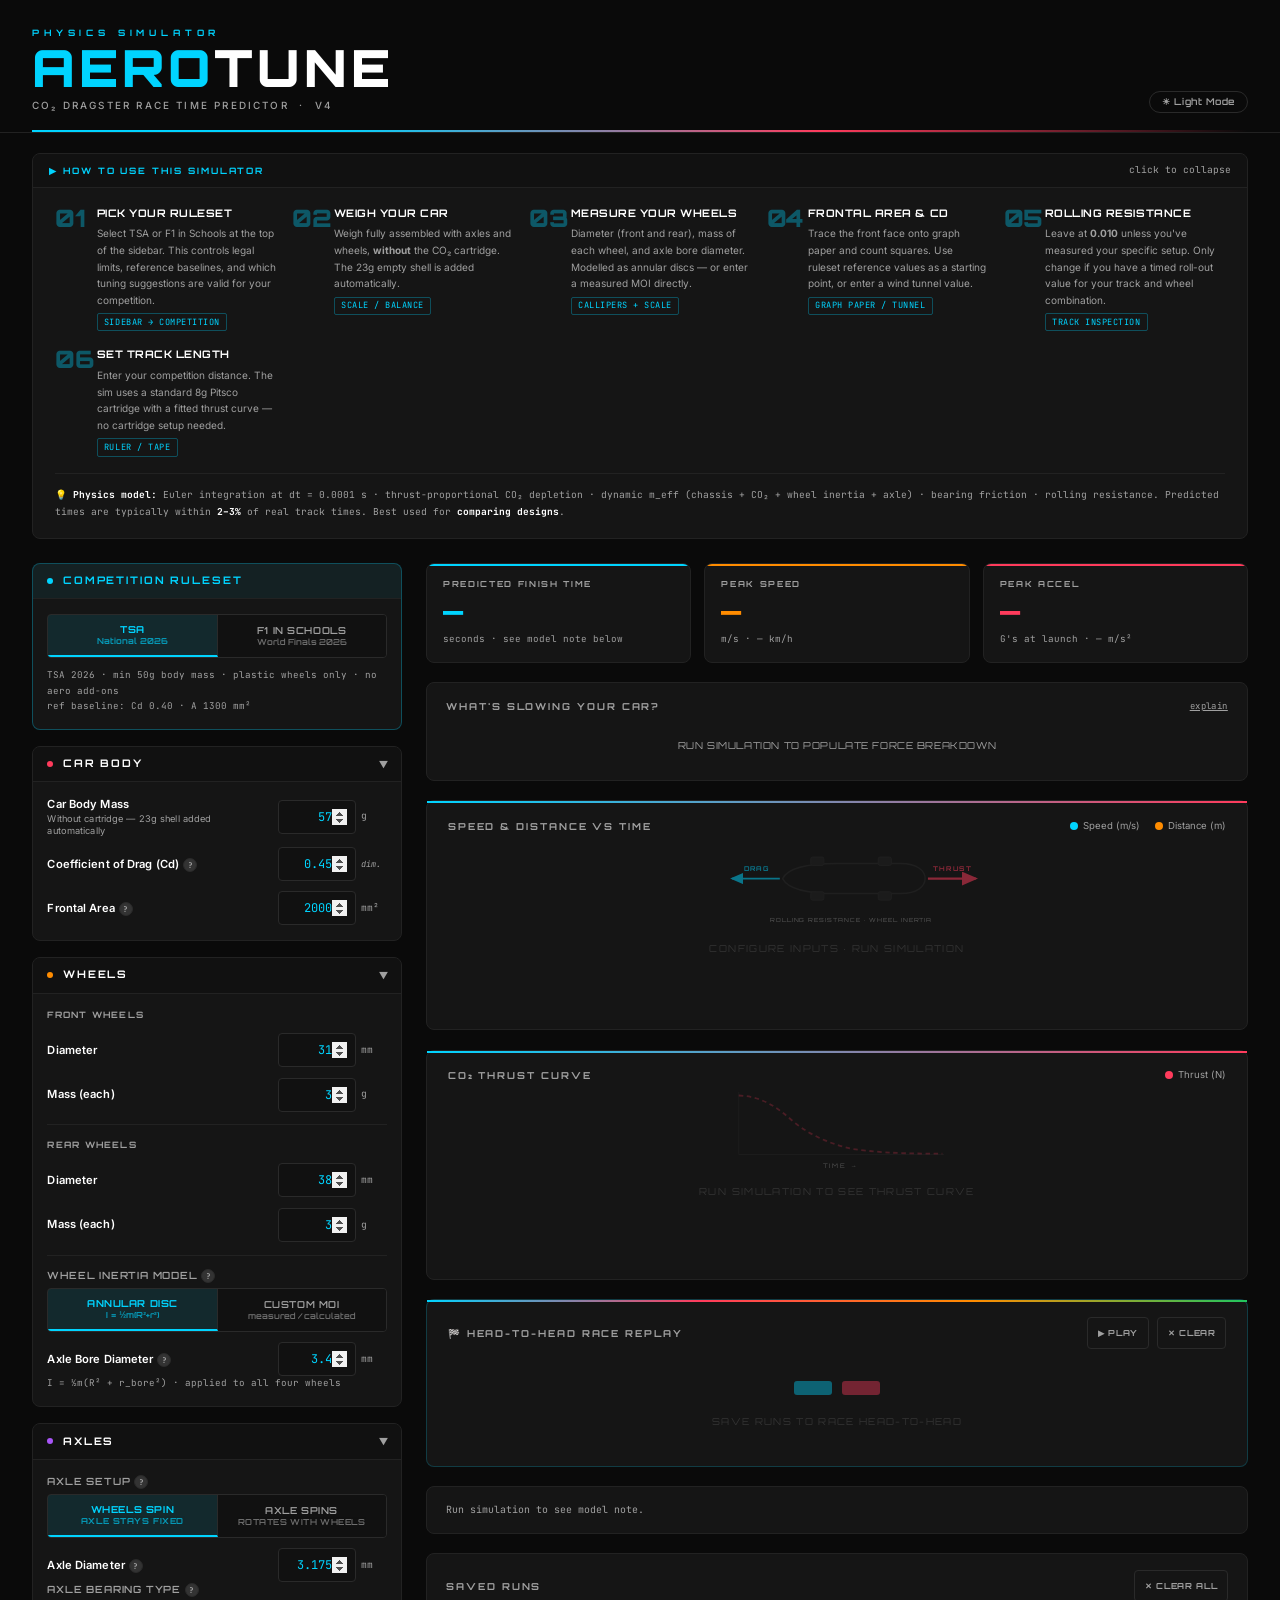
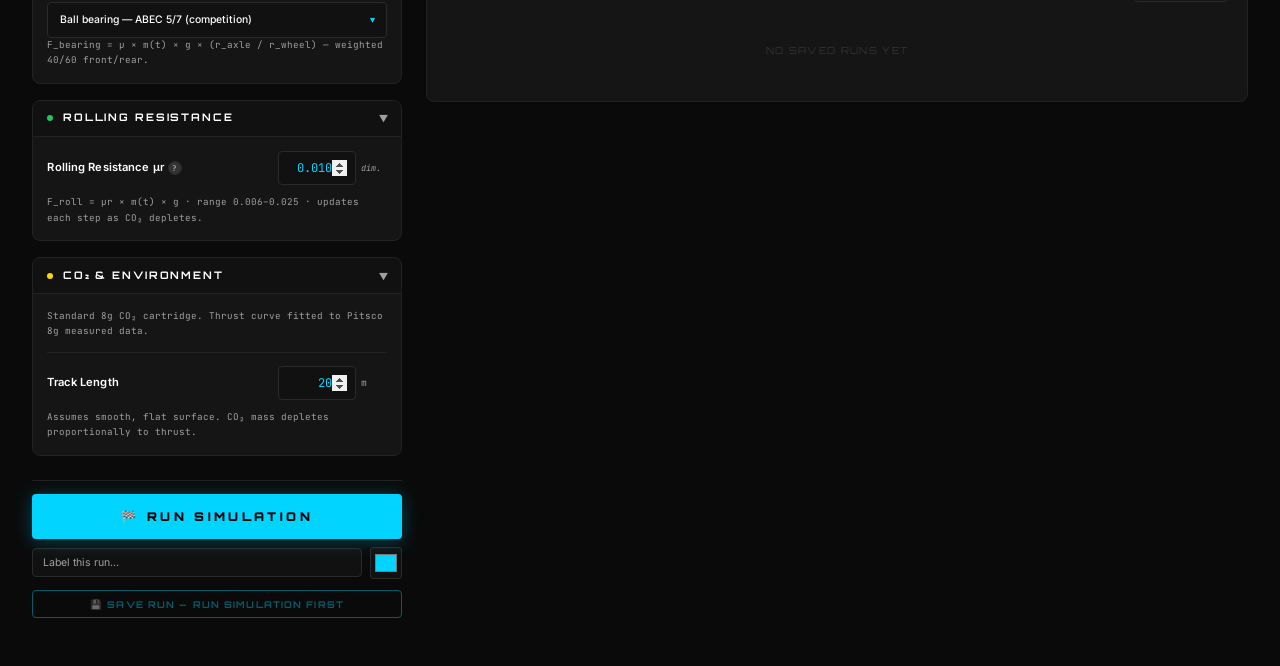
==== commit 55c4e87d: "Set TIME_CORRECTION to 0.98 Bump physics.js cache bust so Pages clients load the update.  Co-authore" ====
--- a/index.html
+++ b/index.html
@@ -32,7 +32,7 @@
     <div class="logo">
       <div class="logo-eyebrow">Physics Simulator</div>
       <div class="logo-title"><span class="logo-aero">AERO</span>TUNE</div>
-      <div class="logo-sub">CO₂ Dragster Race Time Predictor &nbsp;·&nbsp; v3.1</div>
+      <div class="logo-sub">CO₂ Dragster Race Time Predictor &nbsp;·&nbsp; v4</div>
     </div>
     <button class="theme-toggle" id="theme-btn" onclick="toggleTheme()">☀ Light Mode</button>
   </div>
@@ -50,13 +50,21 @@
       <div class="step">
         <div class="step-num">01</div>
         <div class="step-content">
+          <div class="step-title">Pick your ruleset</div>
+          <div class="step-desc">Select TSA or F1 in Schools at the top of the sidebar. This controls legal limits, reference baselines, and which tuning suggestions are valid for your competition.</div>
+          <span class="step-tool">sidebar → competition</span>
+        </div>
+      </div>
+      <div class="step">
+        <div class="step-num">02</div>
+        <div class="step-content">
           <div class="step-title">Weigh your car</div>
           <div class="step-desc">Weigh fully assembled with axles and wheels, <strong>without</strong> the CO₂ cartridge. The 23g empty shell is added automatically.</div>
           <span class="step-tool">scale / balance</span>
         </div>
       </div>
       <div class="step">
-        <div class="step-num">02</div>
+        <div class="step-num">03</div>
         <div class="step-content">
           <div class="step-title">Measure your wheels</div>
           <div class="step-desc">Diameter (front and rear), mass of each wheel, and axle bore diameter. Modelled as annular discs — or enter a measured MOI directly.</div>
@@ -64,23 +72,23 @@
         </div>
       </div>
       <div class="step">
-        <div class="step-num">03</div>
+        <div class="step-num">04</div>
         <div class="step-content">
           <div class="step-title">Frontal area &amp; Cd</div>
-          <div class="step-desc">Trace the front face onto graph paper and count squares. Use the Cd preset closest to your body shape, or enter a wind tunnel value.</div>
+          <div class="step-desc">Trace the front face onto graph paper and count squares. Use ruleset reference values as a starting point, or enter a wind tunnel value.</div>
           <span class="step-tool">graph paper / tunnel</span>
         </div>
       </div>
       <div class="step">
-        <div class="step-num">04</div>
+        <div class="step-num">05</div>
         <div class="step-content">
           <div class="step-title">Rolling resistance</div>
-          <div class="step-desc">Pick your track surface and wheel type. μr captures tyre-deformation losses throughout the run.</div>
+          <div class="step-desc">Leave at <strong>0.010</strong> unless you've measured your specific setup. Only change if you have a timed roll-out value for your track and wheel combination.</div>
           <span class="step-tool">track inspection</span>
         </div>
       </div>
       <div class="step">
-        <div class="step-num">05</div>
+        <div class="step-num">06</div>
         <div class="step-content">
           <div class="step-title">Set track length</div>
           <div class="step-desc">Enter your competition distance. The sim uses a standard 8g Pitsco cartridge with a fitted thrust curve — no cartridge setup needed.</div>
@@ -105,6 +113,29 @@
   <!-- ══ SIDEBAR ══ -->
   <aside class="sidebar">
 
+    <!-- Competition Ruleset — always visible, no collapse -->
+    <div class="section-card" style="border-color:rgba(0,212,255,.3);">
+      <div class="section-header" style="cursor:default;pointer-events:none;background:rgba(0,212,255,.06);">
+        <div class="section-dot" style="background:var(--accent)"></div>
+        <div class="section-title" style="color:var(--accent);">Competition Ruleset</div>
+      </div>
+      <div class="section-body">
+        <div class="pill-group" role="group" aria-label="Competition ruleset">
+          <button class="pill-opt active" data-target="competition" data-value="tsa" onclick="setPill(this); onCompetitionChange()">
+            TSA<br><span style="font-size:.52rem;opacity:.65;text-transform:none;letter-spacing:0;">National 2026</span>
+          </button>
+          <button class="pill-opt" data-target="competition" data-value="f1is" onclick="setPill(this); onCompetitionChange()">
+            F1 in Schools<br><span style="font-size:.52rem;opacity:.65;text-transform:none;letter-spacing:0;">World Finals 2026</span>
+          </button>
+        </div>
+        <input type="hidden" id="competition" value="tsa">
+        <div class="input-note" id="comp-note">
+          TSA 2026 · min 50g body mass · plastic wheels only · no aero add-ons<br>
+          ref baseline: Cd 0.40 · A 1300 mm²
+        </div>
+      </div>
+    </div>
+
     <!-- Car Body -->
     <div class="section-card">
       <div class="section-header" onclick="toggleSection(this)">
@@ -122,7 +153,7 @@
         </div>
         <div class="input-row">
           <label for="cd-custom">Coefficient of Drag (Cd)<button class="tip-btn" onclick="toggleTip(this)" aria-label="Help">?</button></label>
-          <div class="tip-box" role="tooltip">Cd measures how easily air flows around your car. Lower is faster. Most CO₂ dragsters with exposed wheels fall between 0.4 and 0.6.</div>
+          <div class="tip-box" role="tooltip">Cd measures how easily air flows around your car. Lower is faster. TSA reference baseline: 0.40. F1iS Infinitude reference baseline: 0.27.</div>
           <div class="input-wrap">
             <input type="number" id="cd-custom" value="0.45" min="0.05" max="1.5" step="0.01">
             <span class="unit" style="color:var(--muted);font-style:italic;font-size:.53rem;">dim.</span>
@@ -130,7 +161,7 @@
         </div>
         <div class="input-row">
           <label for="frontal-override">Frontal Area<button class="tip-btn" onclick="toggleTip(this)" aria-label="Help">?</button></label>
-          <div class="tip-box" role="tooltip">Cross-section area head-on. In Fusion 360: sketch on the front face, use Project to trace the outline, then check the sketch area in the bottom-right corner.</div>
+          <div class="tip-box" role="tooltip">Cross-section area head-on. In Fusion 360: sketch on the front face, use Project to trace the outline, then check the sketch area in the bottom-right corner. TSA reference: 1300 mm². F1iS Infinitude reference: 1700 mm².</div>
           <div class="input-wrap">
             <input type="number" id="frontal-override" value="2000" min="100" max="10000" step="10">
             <span class="unit">mm²</span>
@@ -169,7 +200,7 @@
         <hr class="divider">
         <div class="input-full">
           <label>Wheel Inertia Model<button class="tip-btn" onclick="toggleTip(this)" aria-label="Help">?</button></label>
-          <div class="tip-box" role="tooltip">Annular disc calculates MOI from geometry — good for simple printed wheels. Custom MOI is more accurate for wheels with spokes, variable infill, or non-uniform wall thickness.</div>
+          <div class="tip-box" role="tooltip">Annular disc calculates MOI from geometry. Custom MOI is more accurate for spoked or non-uniform wheels.</div>
           <div class="pill-group" role="group" aria-label="Wheel inertia model">
             <button class="pill-opt active" data-target="wheel-mode" data-value="annular" onclick="setPill(this); toggleWheelMode()">
               Annular Disc<br><span style="font-size:.52rem;opacity:.65;text-transform:none;letter-spacing:0;">I = ½m(R²+r²)</span>
@@ -183,7 +214,7 @@
         <div id="annular-opts">
           <div class="input-row">
             <label for="bore-dia">Axle Bore Diameter<button class="tip-btn" onclick="toggleTip(this)" aria-label="Help">?</button></label>
-            <div class="tip-box" role="tooltip">Diameter of the hole through the centre of each wheel. I = ½m(R_outer² + R_bore²). Typical 1/8″ steel axle → bore ≈ 3.2–3.5 mm.</div>
+            <div class="tip-box" role="tooltip">Diameter of the hole through the centre of each wheel. I = ½m(R_outer² + R_bore²). Typical 1/8″ axle → bore ≈ 3.2–3.5 mm.</div>
             <div class="input-wrap"><input type="number" id="bore-dia" value="3.4" min="0.5" max="15" step="0.05"><span class="unit">mm</span></div>
           </div>
           <div class="input-note">I = ½m(R² + r_bore²) · applied to all four wheels</div>
@@ -220,8 +251,8 @@
         <div class="input-full">
           <label>Axle Setup<button class="tip-btn" onclick="toggleTip(this)" aria-label="Help">?</button></label>
           <div class="tip-box" role="tooltip">
-            <strong>Wheels spin / axle fixed:</strong> Standard for F1 in Schools. Axle is press-fit into the body — only wheels spin.<br><br>
-            <strong>Axle spins with wheels:</strong> Both wheel and axle inertia must be overcome at launch. Solid-cylinder model: I = ½mr².
+            <strong>Wheels spin / axle fixed:</strong> Standard. Axle press-fit into body — only wheels spin.<br><br>
+            <strong>Axle spins with wheels:</strong> Both wheel and axle inertia overcome at launch. I = ½mr².
           </div>
           <div class="pill-group" role="group" aria-label="Axle setup">
             <button class="pill-opt active" data-target="axle-setup" data-value="static" onclick="setPill(this); updateAxleSetup()">
@@ -241,7 +272,7 @@
           </div>
           <div class="input-full">
             <label>Axle Bearing Type<button class="tip-btn" onclick="toggleTip(this)" aria-label="Help">?</button></label>
-            <div class="tip-box" role="tooltip">F1 in Schools cars use ball bearings pressed into the wheel hub. The wheel spins around the fixed axle with the bearing inner race on the axle surface.</div>
+            <div class="tip-box" role="tooltip">Competition cars use ball bearings pressed into the wheel hub. The wheel spins around the fixed axle with the bearing inner race on the axle surface.</div>
             <div class="styled-select-wrap">
               <select id="mu-bore-preset" class="styled-select" onchange="applyMuBorePreset()">
                 <option value="0.001">Ball bearing — ABEC 5/7 (competition)</option>
@@ -267,7 +298,7 @@
           <div class="input-note" style="margin-bottom:.45rem;">Axle rotates with wheels — no bore sliding friction. Inertia penalty plus body bearing friction where the axle sits in the car body.</div>
           <div class="input-row">
             <label for="axle-dia">Axle Diameter<button class="tip-btn" onclick="toggleTip(this)" aria-label="Help">?</button></label>
-            <div class="tip-box" role="tooltip">Outside diameter of the spinning axle. Standard 1/8" = 3.175 mm. Used for rotational inertia and body bearing friction calculations.</div>
+            <div class="tip-box" role="tooltip">Outside diameter of the spinning axle. Standard 1/8" = 3.175 mm.</div>
             <div class="input-wrap"><input type="number" id="axle-dia" value="3.175" min="1" max="10" step="0.025"><span class="unit">mm</span></div>
           </div>
           <div class="input-row">
@@ -304,26 +335,17 @@
         <div class="section-arrow open" aria-hidden="true">▶</div>
       </div>
       <div class="section-body">
-        <div class="input-full">
-          <label>Surface &amp; Wheel Type<button class="tip-btn" onclick="toggleTip(this)" aria-label="Help">?</button></label>
-          <div class="tip-box" role="tooltip">Rolling resistance (μr) captures energy lost as wheels deform against the track. F_roll = μr × m × g. Smooth aluminium gives lowest values.</div>
-          <div class="styled-select-wrap">
-            <select id="mu-r-preset" class="styled-select" onchange="applyMuPreset()">
-              <option value="0.010">Plastic wheels · Aluminium track</option>
-              <option value="0.013">Plastic wheels · Wood / MDF track</option>
-              <option value="0.018">Plastic wheels · Jointed sheet metal</option>
-              <option value="0.008">Urethane wheels · Aluminium track</option>
-              <option value="custom">Custom μr value…</option>
-            </select>
-          </div>
-        </div>
-        <div class="input-row" id="mu-r-custom-row" style="display:none;">
-          <label for="mu-r-custom">Custom μr<button class="tip-btn" onclick="toggleTip(this)" aria-label="Help">?</button></label>
-          <div class="tip-box" role="tooltip">Dimensionless rolling resistance. Typical CO₂ dragster range: 0.006–0.025.</div>
-          <div class="input-wrap"><input type="number" id="mu-r-custom" value="0.010" min="0.001" max="0.1" step="0.001" oninput="syncCustomMuR()"></div>
+        <div class="input-row">
+          <label for="mu-r-direct">Rolling Resistance μr<button class="tip-btn" onclick="toggleTip(this)" aria-label="Help">?</button></label>
+          <div class="tip-box" role="tooltip">Dimensionless rolling resistance coefficient. Typical values: 0.008 (urethane/aluminium) · 0.010 (plastic/aluminium) · 0.013 (plastic/wood) · 0.018 (plastic/jointed metal). Leave at default unless you have measured data.</div>
+          <div class="input-wrap">
+            <input type="number" id="mu-r-direct" value="0.010" min="0.001" max="0.1" step="0.001"
+                   oninput="document.getElementById('mu-r').value=this.value">
+            <span class="unit" style="color:var(--muted);font-style:italic;font-size:.53rem;">dim.</span>
+          </div>
         </div>
         <input type="hidden" id="mu-r" value="0.010">
-        <div class="input-note">F_roll = μr × m(t) × g — updates each step as CO₂ mass depletes.</div>
+        <div class="input-note">F_roll = μr × m(t) × g · range 0.006–0.025 · updates each step as CO₂ depletes.</div>
       </div>
     </div>
 
@@ -337,7 +359,7 @@
       <div class="section-body">
         <div class="input-note">Standard 8g CO₂ cartridge. Thrust curve fitted to Pitsco 8g measured data.</div>
         <input type="hidden" id="co2-F0"  value="9.2">
-        <input type="hidden" id="co2-tau" value="0.25">
+        <input type="hidden" id="co2-tau" value="0.21">
         <input type="hidden" id="co2-dur" value="0.5">
         <hr class="divider">
         <div class="input-row">
@@ -365,7 +387,7 @@
       </div>
     </div>
 
-  </aside><!-- /sidebar -->
+  </aside>
 
   <!-- ══ MAIN ══ -->
   <main class="main">
@@ -401,7 +423,7 @@
                 aria-expanded="false">explain</button>
       </div>
       <div id="forces-explain" style="display:none;font-size:.62rem;color:var(--muted);line-height:1.75;background:var(--surface);border-radius:3px;padding:.55rem .75rem;margin-bottom:.75rem;">
-        <strong style="color:var(--text);font-weight:700;">At launch</strong> — air drag is zero. Resistance is entirely wheel spin-up inertia: F = m_rot_eff × a_launch, where m_rot_eff = Σ(I / r²).<br><br>
+        <strong style="color:var(--text);font-weight:700;">At launch</strong> — air drag is zero. Resistance is entirely wheel spin-up inertia: F = m_rot_eff × a_launch.<br><br>
         <strong style="color:var(--text);font-weight:700;">At peak speed</strong> — air drag dominates, growing with v². This is the main force limiting your top speed.
       </div>
       <div id="forces-empty-state" style="font-size:.6rem;color:var(--muted);text-align:center;padding:.75rem 0;letter-spacing:.06em;font-family:var(--font-display);text-transform:uppercase;">
@@ -421,6 +443,18 @@
           <div class="bd-val" id="val-aero">—</div>
         </div>
       </div>
+    </div>
+
+    <!-- Tune suggestions -->
+    <div class="breakdown-card" id="tune-card" style="display:none;">
+      <div class="breakdown-title" style="display:flex;justify-content:space-between;align-items:center;">
+        <span>⚡ Tuning Opportunities</span>
+        <span id="tune-deviation-badge" style="font-family:var(--font-mono);font-size:.62rem;font-weight:700;"></span>
+      </div>
+      <div class="tune-note" id="tune-note"></div>
+      <div id="tune-warnings"></div>
+      <div id="tune-list"></div>
+      <div id="tune-footer" style="display:none;margin-top:.75rem;padding-top:.6rem;border-top:1px solid var(--border);font-size:.58rem;font-family:var(--font-mono);color:var(--muted);line-height:1.9;"></div>
     </div>
 
     <!-- Speed & Distance chart -->
@@ -520,7 +554,8 @@
   </main>
 </div>
 
-<script src="physics.js"></script>
+<script src="physics.js?v=tc-098"></script>
+<script src="optimizer.js"></script>
 <script src="ui.js"></script>
 </body>
 </html>
